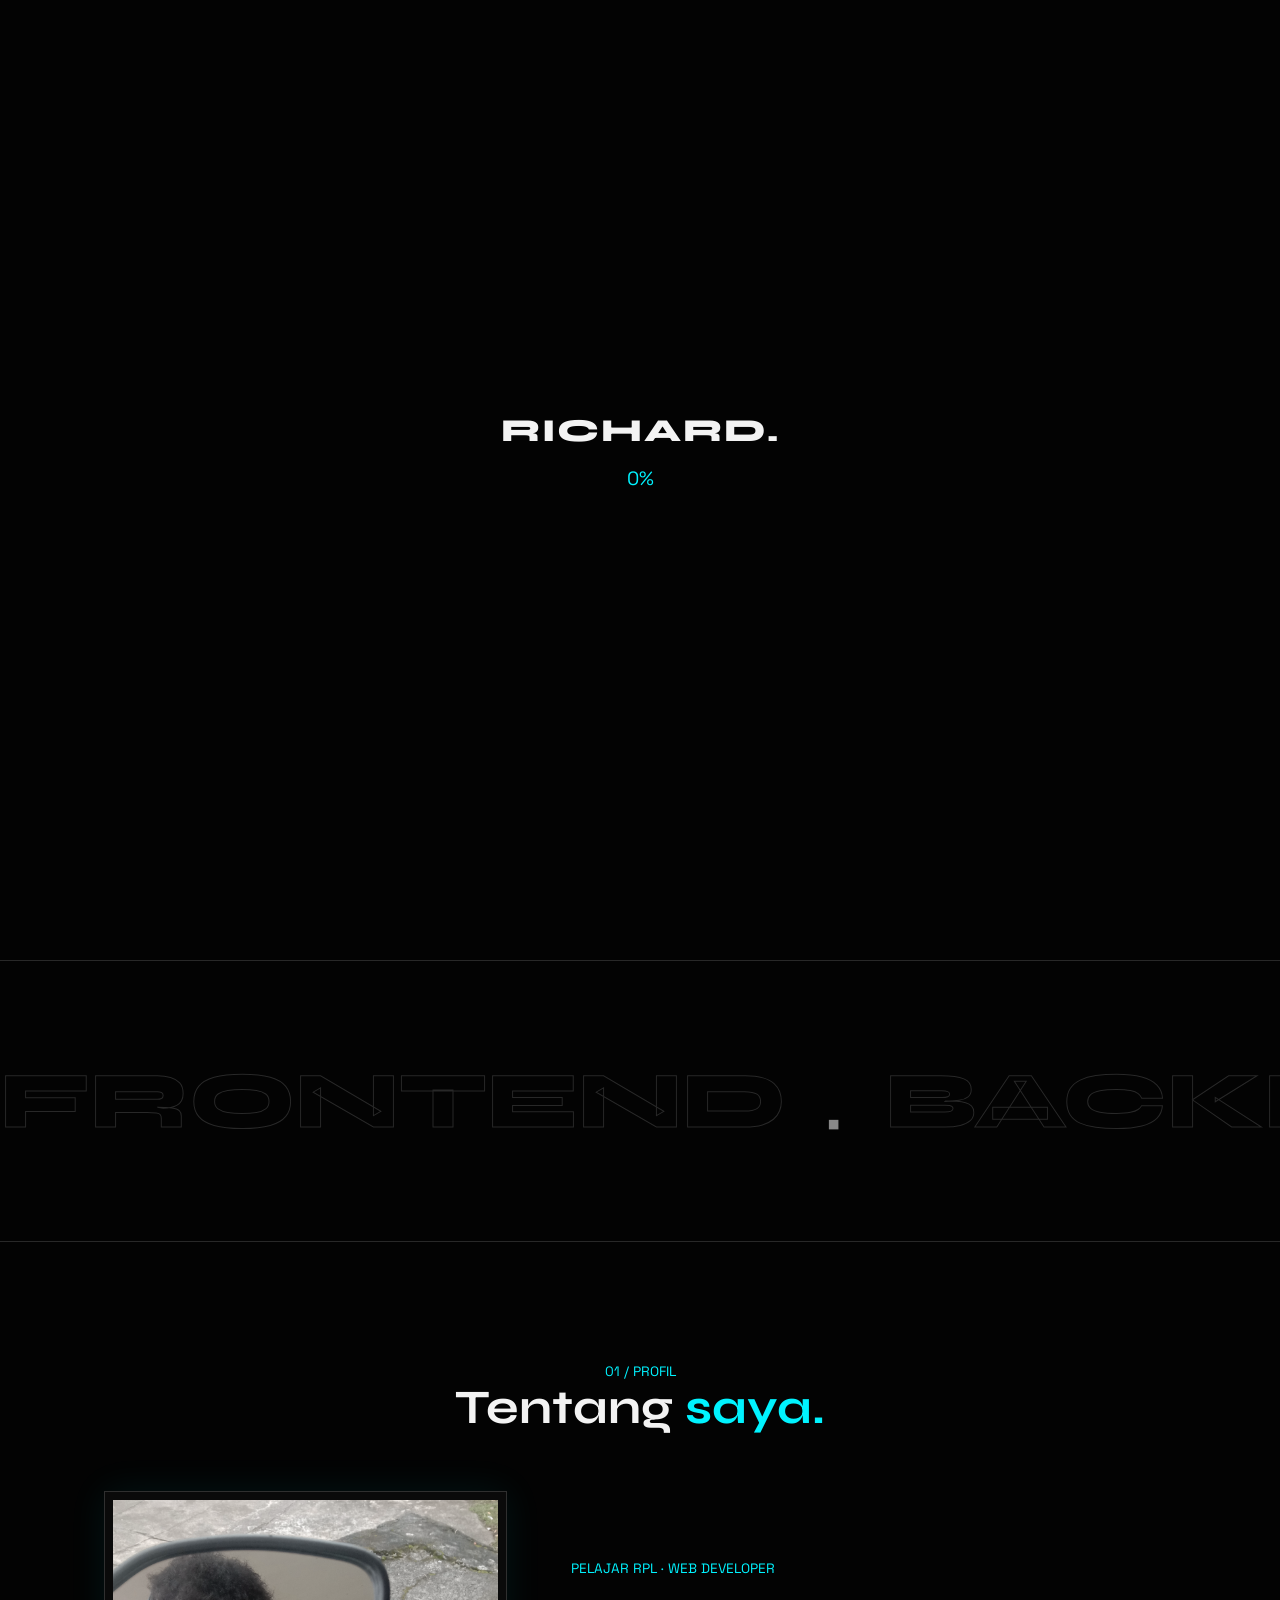
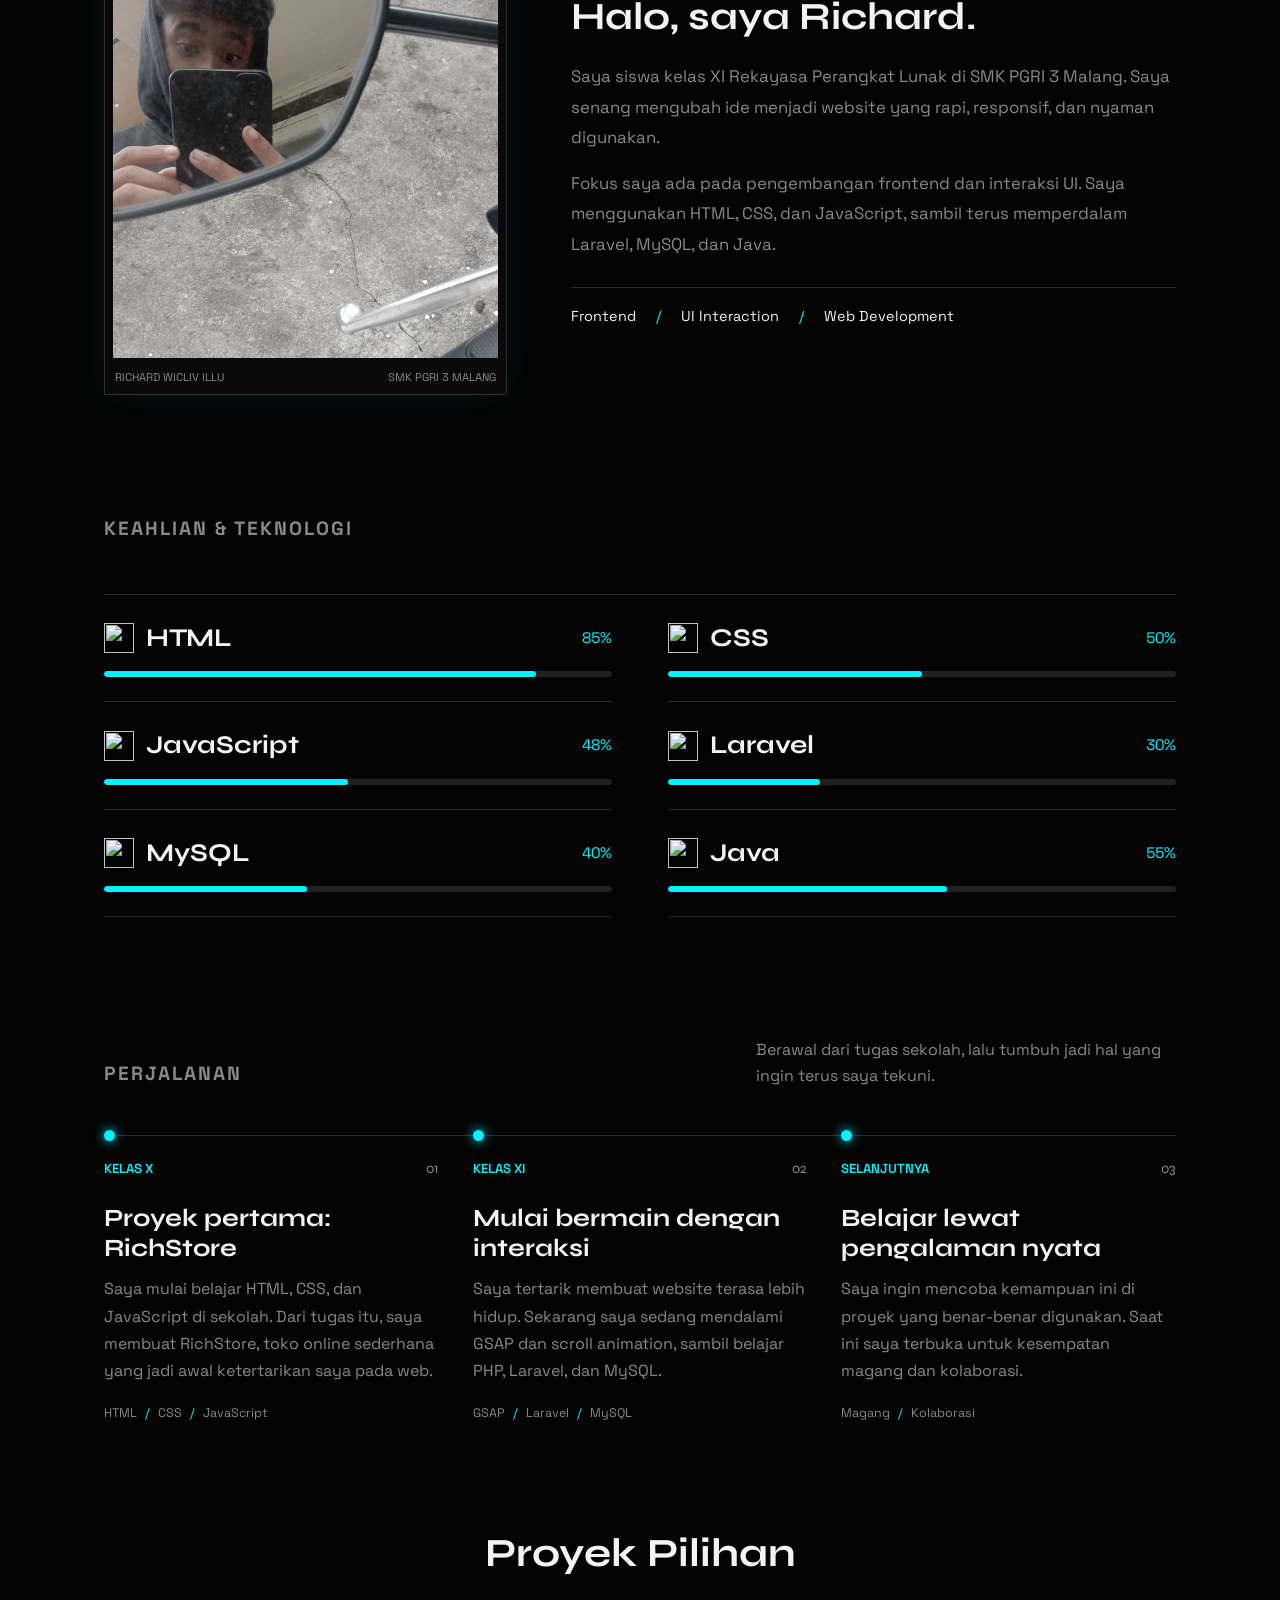
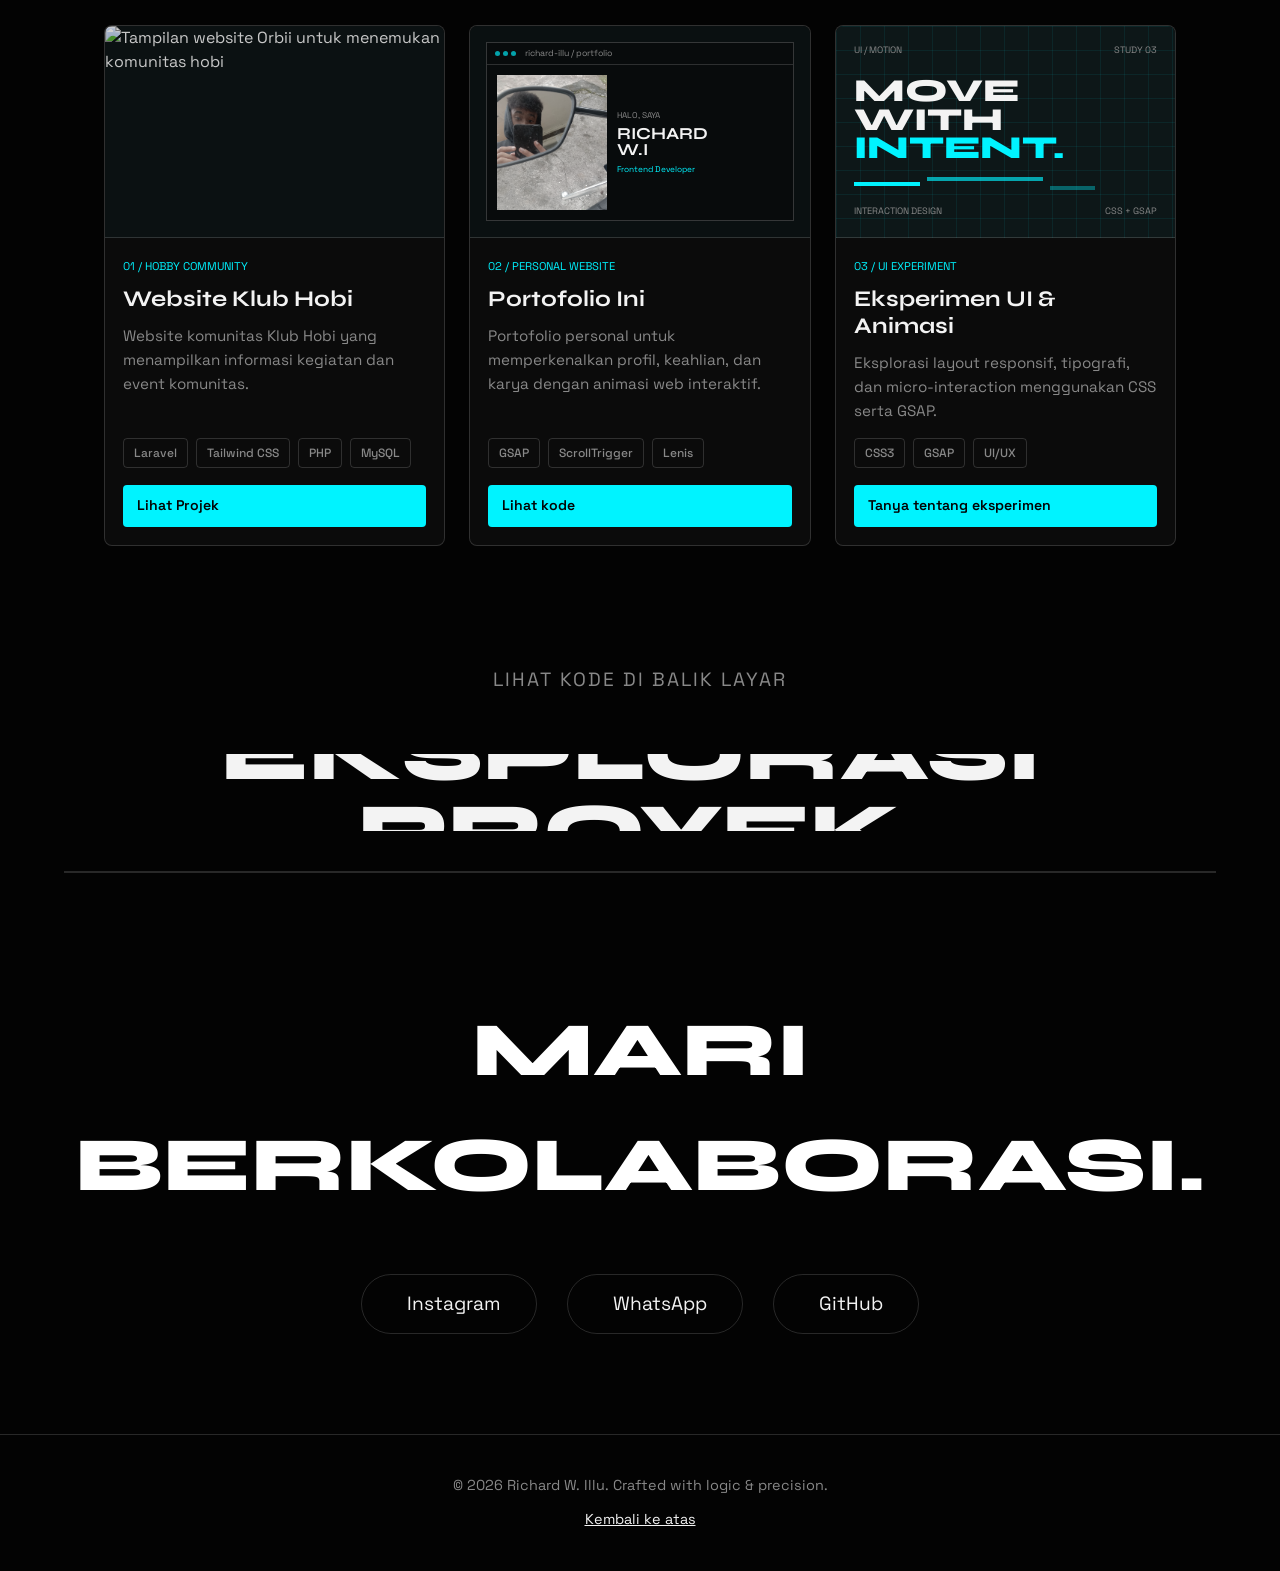
==== assets/index.html @ 7b24cf59 "Add initial portfolio website files including HTML, CSS, JS, and images - Created index.html for the" ====
<!DOCTYPE html>
<html lang="id">
<head>
    <meta charset="UTF-8">
    <meta name="viewport" content="width=device-width, initial-scale=1.0">
    <title>Richard W. Illu | Creative Frontend Developer</title>
    <meta name="description" content="Portofolio Richard Wicliv Illu, siswa RPL SMK PGRI 3 Malang. Frontend developer yang fokus pada web interaktif, animasi, dan UI modern.">
    <meta name="theme-color" content="#030303">
    <meta property="og:title" content="Richard W. Illu | Creative Frontend Developer">
    <meta property="og:description" content="Siswa RPL SMK PGRI 3 Malang. Frontend developer yang fokus pada web interaktif, animasi, dan UI modern.">
    <meta property="og:type" content="website">
    <meta property="og:image" content="img/icatz.jpg">
    <link rel="icon" href="data:image/svg+xml,<svg xmlns=%27http://www.w3.org/2000/svg%27 viewBox=%270 0 100 100%27><text y=%27.9em%27 font-size=%2790%27></text></svg>">
    <noscript><style>.preloader{display:none}.reveal-up,.line{opacity:1!important;transform:none!important}</style></noscript>
    
    <link rel="preconnect" href="https://fonts.googleapis.com">
    <link rel="preconnect" href="https://fonts.gstatic.com" crossorigin>
    <link href="https://fonts.googleapis.com/css2?family=DM+Serif+Display&family=Space+Grotesk:wght@400;500;600&family=Syne:wght@600;700;800&display=swap" rel="stylesheet">
    
    <script src="https://unpkg.com/@phosphor-icons/web"></script>
    <script src="https://cdnjs.cloudflare.com/ajax/libs/gsap/3.12.2/gsap.min.js"></script>
    <script src="https://cdnjs.cloudflare.com/ajax/libs/gsap/3.12.2/ScrollTrigger.min.js"></script>
    <script src="https://cdn.jsdelivr.net/npm/@studio-freight/lenis@1.0.42/dist/lenis.min.js"></script>
    
    <link rel="stylesheet" href="css/style.css">
</head>
<body>
    <a href="#main" class="skip-link">Lewati ke konten</a>
    
    <div class="preloader">
        <div class="loader-content">
            <span class="loader-text">RICHARD.</span>
            <span class="loader-percentage">0%</span>
        </div>
    </div>

    <!-- Scroll Progress Bar -->
    <div class="scroll-progress"></div>

    <!-- Custom Cursor with Text Capability -->
    <div class="cursor"><span class="cursor-text"></span></div>
    
    <div class="noise-overlay"></div>
    <div class="orbs" aria-hidden="true"><i></i><i></i></div>

    <nav class="navbar reveal-on-load">
        <a href="#top" class="logo magnetic">RICHARD.</a>
        <div class="nav-links">
            <a href="#skills">Keahlian</a>
            <a href="#journey">Perjalanan</a>
            <a href="#karya">Karya</a>
            <a href="#kontak">Kontak</a>
        </div>
        <div class="nav-status magnetic">
            <span class="status-dot"></span> Available for Web Projects
        </div>
    </nav>

    <!-- Hero Section -->
    <main id="main"><section class="hero" id="top">
        <div class="hero-wrapper">
            <h1 class="hero-title" aria-label="Halo, saya Richard Wicliv Illu">
                <div class="line-wrap"><div class="line">Halo, saya</div></div>
                <div class="line-wrap"><div class="line hero-name"><span class="typing-text">Richard</span></div></div>
                <div class="line-wrap"><div class="line"><span class="typing-text">Wicliv Illu.</span><span class="typing-caret" aria-hidden="true"></span></div></div>
            </h1>

            <figure class="hero-photo reveal-on-load">
                <img src="img/icatz.jpg" alt="Foto Richard Wicliv Illu">
                <figcaption>RICHARD WICLIV ILLU <span>XI / RPL</span></figcaption>
            </figure>
            
            <div class="hero-bottom reveal-on-load">
                <p class="hero-copy">Siswa kelas XI SMK PGRI 3 Malang, jurusan Rekayasa Perangkat Lunak (RPL). Saya senang membangun website yang modern, responsif, dan nyaman digunakan.</p>
                <div class="hero-cta">
                    <a href="#karya" class="btn btn-primary">Lihat Projek</a>
                    <a href="https://wa.me/6281317977951?text=Halo%20Richard%2C%20saya%20lihat%20portofolio%20kamu." target="_blank" rel="noopener" class="btn btn-ghost">Hubungi saya</a>
                    <a href="cv-richard-wicliv-illu.pdf" class="btn btn-ghost cv-download" download><i class="ph ph-download-simple" aria-hidden="true"></i> Unduh CV</a>
                </div>
            </div>
            
            <div class="scroll-indicator reveal-on-load">
                <div class="mouse"></div>
                <span>Scroll Down</span>
            </div>
        </div>
    </section>

    <div class="marquee-section reveal-up">
        <div class="marquee">
            <div class="marquee-inner">
                <span>FRONTEND</span><span class="dot">•</span>
                <span>BACKEND</span><span class="dot">•</span>
                <span>UI/UX</span><span class="dot">•</span>
                <span>ANIMATION</span><span class="dot">•</span>
                <span>FRONTEND</span><span class="dot">•</span>
                <span>BACKEND</span><span class="dot">•</span>
                <span>UI/UX</span><span class="dot">•</span>
                <span>ANIMATION</span><span class="dot">•</span>
            </div>
        </div>
    </div>

    <section class="about-section reveal-up" id="about">
        <div class="about-heading">
            <p class="about-kicker">01 / PROFIL</p>
            <h2 class="about-title">Tentang <span>saya.</span></h2>
        </div>
        <div class="about-layout">
            <figure class="about-portrait">
                <img src="img/icatz.jpg" alt="Richard Wicliv Illu">
                <figcaption><span>RICHARD WICLIV ILLU</span><span>SMK PGRI 3 MALANG</span></figcaption>
            </figure>
            <div class="about-content">
                <p class="about-eyebrow">PELAJAR RPL · WEB DEVELOPER</p>
                <h3>Halo, saya Richard.</h3>
                <p class="about-copy">Saya siswa kelas XI Rekayasa Perangkat Lunak di SMK PGRI 3 Malang. Saya senang mengubah ide menjadi website yang rapi, responsif, dan nyaman digunakan.</p>
                <p class="about-copy">Fokus saya ada pada pengembangan frontend dan interaksi UI. Saya menggunakan HTML, CSS, dan JavaScript, sambil terus memperdalam Laravel, MySQL, dan Java.</p>
                <div class="about-focus" aria-label="Fokus bidang">
                    <span>Frontend</span>
                    <span>UI Interaction</span>
                    <span>Web Development</span>
                </div>
            </div>
        </div>
    </section>

    <section class="skills-section reveal-up" id="skills">
        <h2 class="section-label">KEAHLIAN & TEKNOLOGI</h2>
        <div class="skills-list">
            <div class="skill-item">
                <div class="skill-meta"><span class="skill-identity"><img class="skill-logo" src="https://cdn.simpleicons.org/html5/E34F26" alt=""><h3 class="skill-name">HTML</h3></span><span class="skill-percent">85%</span></div>
                <div class="skill-meter" role="progressbar" aria-label="HTML" aria-valuemin="0" aria-valuemax="100" aria-valuenow="85"><span style="--skill-level: 85%"></span></div>
            </div>
            <div class="skill-item">
                <div class="skill-meta"><span class="skill-identity"><img class="skill-logo" src="https://cdn.simpleicons.org/css/1572B6" alt=""><h3 class="skill-name">CSS</h3></span><span class="skill-percent">50%</span></div>
                <div class="skill-meter" role="progressbar" aria-label="CSS" aria-valuemin="0" aria-valuemax="100" aria-valuenow="50"><span style="--skill-level: 50%"></span></div>
            </div>
            <div class="skill-item">
                <div class="skill-meta"><span class="skill-identity"><img class="skill-logo" src="https://cdn.simpleicons.org/javascript/F7DF1E" alt=""><h3 class="skill-name">JavaScript</h3></span><span class="skill-percent">48%</span></div>
                <div class="skill-meter" role="progressbar" aria-label="JavaScript" aria-valuemin="0" aria-valuemax="100" aria-valuenow="48"><span style="--skill-level: 48%"></span></div>
            </div>
            <div class="skill-item">
                <div class="skill-meta"><span class="skill-identity"><img class="skill-logo" src="https://cdn.simpleicons.org/laravel/FF2D20" alt=""><h3 class="skill-name">Laravel</h3></span><span class="skill-percent">30%</span></div>
                <div class="skill-meter" role="progressbar" aria-label="Laravel" aria-valuemin="0" aria-valuemax="100" aria-valuenow="60"><span style="--skill-level: 30%"></span></div>
            </div>
            <div class="skill-item">
                <div class="skill-meta"><span class="skill-identity"><img class="skill-logo" src="https://cdn.simpleicons.org/mysql/4479A1" alt=""><h3 class="skill-name">MySQL</h3></span><span class="skill-percent">40%</span></div>
                <div class="skill-meter" role="progressbar" aria-label="MySQL" aria-valuemin="0" aria-valuemax="100" aria-valuenow="65"><span style="--skill-level: 40%"></span></div>
            </div>
            <div class="skill-item">
                <div class="skill-meta"><span class="skill-identity"><img class="skill-logo" src="https://cdn.simpleicons.org/openjdk/ED8B00" alt=""><h3 class="skill-name">Java</h3></span><span class="skill-percent">55%</span></div>
                <div class="skill-meter" role="progressbar" aria-label="Java" aria-valuemin="0" aria-valuemax="100" aria-valuenow="55"><span style="--skill-level: 55%"></span></div>
            </div>
        </div>
    </section>

    <section class="journey-section reveal-up" id="journey">
        <div class="journey-heading">
            <h2 class="section-label">PERJALANAN</h2>
            <p class="journey-intro">Berawal dari tugas sekolah, lalu tumbuh jadi hal yang ingin terus saya tekuni.</p>
        </div>
        <ol class="timeline">
            <li>
                <div class="journey-meta"><span class="t-year">KELAS X</span><span class="journey-index">01</span></div>
                <h3>Proyek pertama: RichStore</h3>
                <p>Saya mulai belajar HTML, CSS, dan JavaScript di sekolah. Dari tugas itu, saya membuat RichStore, toko online sederhana yang jadi awal ketertarikan saya pada web.</p>
                <div class="journey-tags"><span>HTML</span><span>CSS</span><span>JavaScript</span></div>
            </li>
            <li>
                <div class="journey-meta"><span class="t-year">KELAS XI</span><span class="journey-index">02</span></div>
                <h3>Mulai bermain dengan interaksi</h3>
                <p>Saya tertarik membuat website terasa lebih hidup. Sekarang saya sedang mendalami GSAP dan scroll animation, sambil belajar PHP, Laravel, dan MySQL.</p>
                <div class="journey-tags"><span>GSAP</span><span>Laravel</span><span>MySQL</span></div>
            </li>
            <li>
                <div class="journey-meta"><span class="t-year">SELANJUTNYA</span><span class="journey-index">03</span></div>
                <h3>Belajar lewat pengalaman nyata</h3>
                <p>Saya ingin mencoba kemampuan ini di proyek yang benar-benar digunakan. Saat ini saya terbuka untuk kesempatan magang dan kolaborasi.</p>
                <div class="journey-tags"><span>Magang</span><span>Kolaborasi</span></div>
            </li>
        </ol>
    </section>

    <section class="project-section reveal-up" id="karya">
        <h2 class="section-label project-heading">Proyek Pilihan</h2>

        <div class="project-grid">
            <article class="project-card">
                <a href="https://orbii.web.id/" target="_blank" rel="noopener" class="project-media project-image-container" data-cursor-text="DETAIL" aria-label="Lihat website Klub Hobi di Orbii">
                    <img src="https://orbii.web.id/images/cover/hero-img.png" alt="Tampilan website Orbii untuk menemukan komunitas hobi" class="project-img">
                </a>
                <div class="project-info">
                    <p class="project-eyebrow">01 / HOBBY COMMUNITY</p>
                    <h3 class="project-title">Website Klub Hobi</h3>
                    <p class="project-desc">Website komunitas Klub Hobi yang menampilkan informasi kegiatan dan event komunitas.</p>
                    <div class="project-tags"><span>Laravel</span><span>Tailwind CSS</span><span>PHP</span><span>MySQL</span></div>
                    <a class="project-link" href="https://orbii.web.id/" target="_blank" rel="noopener">Lihat Projek <i class="ph ph-arrow-up-right" aria-hidden="true"></i></a>
                </div>
            </article>

            <article class="project-card">
                <div class="project-media portfolio-preview" aria-hidden="true">
                    <div class="portfolio-browser">
                        <div class="portfolio-browser-bar"><span class="browser-dots"><i></i><i></i><i></i></span><span>richard-illu / portfolio</span></div>
                        <div class="portfolio-browser-body">
                            <img src="img/icatz.jpg" alt="">
                            <div class="portfolio-browser-copy"><span>HALO, SAYA</span><strong>RICHARD<br>W.I</strong><em>Frontend Developer</em></div>
                        </div>
                    </div>
                </div>
                <div class="project-info">
                    <p class="project-eyebrow">02 / PERSONAL WEBSITE</p>
                    <h3 class="project-title">Portofolio Ini</h3>
                    <p class="project-desc">Portofolio personal untuk memperkenalkan profil, keahlian, dan karya dengan animasi web interaktif.</p>
                    <div class="project-tags"><span>GSAP</span><span>ScrollTrigger</span><span>Lenis</span></div>
                    <a class="project-link" href="https://github.com/richardillu942-del" target="_blank" rel="noopener">Lihat kode <i class="ph ph-arrow-up-right" aria-hidden="true"></i></a>
                </div>
            </article>

            <article class="project-card">
                <div class="project-media motion-preview" aria-hidden="true">
                    <div class="motion-preview-top"><span>UI / MOTION</span><span>STUDY 03</span></div>
                    <div class="motion-preview-title">MOVE<br>WITH <span>INTENT.</span></div>
                    <div class="motion-preview-bars"><i></i><i></i><i></i></div>
                    <div class="motion-preview-bottom"><span>INTERACTION DESIGN</span><span>CSS + GSAP</span></div>
                </div>
                <div class="project-info">
                    <p class="project-eyebrow">03 / UI EXPERIMENT</p>
                    <h3 class="project-title">Eksperimen UI &amp; Animasi</h3>
                    <p class="project-desc">Eksplorasi layout responsif, tipografi, dan micro-interaction menggunakan CSS serta GSAP.</p>
                    <div class="project-tags"><span>CSS3</span><span>GSAP</span><span>UI/UX</span></div>
                    <a class="project-link" href="#kontak">Tanya tentang eksperimen <i class="ph ph-arrow-up-right" aria-hidden="true"></i></a>
                </div>
            </article>
        </div>
    </section>

    <section id="projects" class="github-cta-section reveal-up">
        <p class="cta-subtitle">Lihat kode di balik layar</p>
        <a href="https://github.com/richardillu942-del" target="_blank" rel="noopener" class="giant-cta">
            <div class="cta-text-wrap">
                <span class="cta-text main-text">EKSPLORASI PROYEK</span>
                <span class="cta-text hover-text">BUKA GITHUB SAYA</span>
            </div>
            <i class="ph ph-arrow-up-right cta-icon"></i>
        </a>
    </section>

    <!-- Contact & Social Media Section -->
    <section class="contact-section reveal-up" id="kontak">
        <h2 class="contact-title">MARI BERKOLABORASI.</h2>
        <div class="social-links">
            <a href="https://instagram.com/richardd_cz" target="_blank" rel="noopener" class="social-btn magnetic">
                <i class="ph ph-instagram-logo"></i> Instagram
            </a>
            <a href="https://wa.me/6281317977951?text=Halo%20Richard%2C%20saya%20lihat%20portofolio%20kamu." target="_blank" rel="noopener" class="social-btn magnetic">
                <i class="ph ph-whatsapp-logo"></i> WhatsApp
            </a>
            <a href="https://github.com/richardillu942-del" target="_blank" rel="noopener" class="social-btn magnetic">
                <i class="ph ph-github-logo"></i> GitHub
            </a>
        </div>
    </section>
    </main>

    <footer>
        <div class="footer-content">
            <p>&copy; 2026 Richard W. Illu. Crafted with logic & precision.</p>
            <a href="#top" class="to-top">Kembali ke atas</a>
        </div>
    </footer>

    <script src="js/script.js"></script>
</body>
</html>
---- assets/css/style.css ----
:root {
    --bg-dark: #030303;
    --text-main: #f3f3f3;
    --text-muted: #888888;
    --border-color: rgba(255, 255, 255, 0.15);
    --accent: #00f3ff;
    --font-heading: 'Syne', sans-serif;
    --font-ui: 'Space Grotesk', sans-serif;
}

* {
    margin: 0;
    padding: 0;
    box-sizing: border-box;
}

body {
    background-color: var(--bg-dark);
    color: var(--text-main);
    font-family: var(--font-ui);
    overflow-x: hidden;
    line-height: 1.5;
}

@media (hover: hover) and (pointer: fine) {
    body {
        cursor: none;
    }
}

html.lenis {
    height: auto;
}

.lenis.lenis-smooth {
    scroll-behavior: auto;
}



.preloader {
    position: fixed;
    top: 0;
    left: 0;
    width: 100vw;
    height: 100vh;
    background: var(--bg-dark);
    z-index: 99999;
    display: flex;
    justify-content: center;
    align-items: center;
}

.loader-content {
    display: flex;
    flex-direction: column;
    align-items: center;
    gap: 10px;
}

.loader-text {
    font-family: var(--font-heading);
    font-size: 2rem;
    font-weight: 800;
    letter-spacing: 2px;
}

.loader-percentage {
    font-family: var(--font-ui);
    font-size: 1.2rem;
    color: var(--accent);
}


.scroll-progress {
    position: fixed;
    top: 0;
    left: 0;
    width: 0%;
    height: 3px;
    background: linear-gradient(90deg, transparent, var(--accent));
    z-index: 9999;
}


.noise-overlay {
    position: fixed;
    top: 0;
    left: 0;
    width: 100vw;
    height: 100vh;
    pointer-events: none;
    z-index: 9998;
    opacity: 0.04;
    background-image: url("data:image/svg+xml,%3Csvg viewBox='0 0 200 200' xmlns='http://www.w3.org/2000/svg'%3E%3Cfilter id='noiseFilter'%3E%3CfeTurbulence type='fractalNoise' baseFrequency='0.85' numOctaves='3' stitchTiles='stitch'/%3E%3C/filter%3E%3Crect width='100%25' height='100%25'/%3E%3C/svg%3E");
}

.cursor {
    position: fixed;
    top: 0;
    left: 0;
    width: 16px;
    height: 16px;
    background-color: white;
    border-radius: 50%;
    pointer-events: none;
    z-index: 9999;
    mix-blend-mode: difference;
    transform: translate(-50%, -50%);
    transition:
        width 0.4s cubic-bezier(0.16, 1, 0.3, 1),
        height 0.4s cubic-bezier(0.16, 1, 0.3, 1),
        background-color 0.4s;
    display: flex;
    justify-content: center;
    align-items: center;
}

.cursor.hover-active {
    width: 80px;
    height: 80px;
    background-color: rgba(255, 255, 255, 1);
}

.cursor.view-active {
    width: 100px;
    height: 100px;
    background-color: var(--accent);
    mix-blend-mode: normal;
    border: none;
}

.cursor-text {
    font-family: var(--font-ui);
    font-size: 0.85rem;
    font-weight: 800;
    color: var(--bg-dark);
    letter-spacing: 2px;
    opacity: 0;
    transition: opacity 0.3s;
    position: absolute;
}

.cursor.view-active .cursor-text {
    opacity: 1;
}

.navbar {
    position: fixed;
    top: 0;
    width: 100%;
    display: flex;
    justify-content: space-between;
    align-items: center;
    padding: 30px 5%;
    z-index: 100;
    mix-blend-mode: difference;
}

.logo {
    font-family: var(--font-heading);
    font-size: 1.5rem;
    font-weight: 800;
    text-decoration: none;
    color: white;
    display: inline-block;
}

.magnetic {
    display: inline-block;
    padding: 10px;
}

.nav-status {
    display: flex;
    align-items: center;
    gap: 10px;
    font-size: 0.85rem;
    padding: 8px 16px;
    border: 1px solid var(--border-color);
    border-radius: 50px;
}

.status-dot {
    width: 8px;
    height: 8px;
    background-color: #10b981;
    border-radius: 50%;
    box-shadow: 0 0 10px #10b981;
    animation: blink 2s infinite;
}

@keyframes blink {
    0%, 100% { opacity: 1; }
    50% { opacity: 0.4; }
}


.hero {
    min-height: 100vh;
    display: flex;
    justify-content: center;
    padding: 110px 8% 84px;
    position: relative;
    overflow: hidden;
    isolation: isolate;
    background: var(--bg-dark);
    color: var(--text-main);
}

.hero::before {
    position: absolute;
    z-index: 0;
    top: -0.34em;
    right: -0.12em;
    color: transparent;
    content: "PORTFOLIO\A PORTFOLIO\A PORTFOLIO";
    white-space: pre;
    font-family: var(--font-heading);
    font-size: 10rem;
    line-height: 1.48;
    -webkit-text-stroke: 1px rgba(0, 243, 255, 0.12);
    pointer-events: none;
}

.hero-wrapper {
    width: 100%;
    max-width: 1200px;
    min-height: calc(100vh - 194px);
    margin: 0 auto;
    position: relative;
    z-index: 1;
    display: grid;
    grid-template-columns: minmax(0, 1fr) minmax(280px, 0.7fr);
    grid-template-areas: "title photo" "intro photo" "indicator photo";
    align-items: center;
    gap: 0 5vw;
}

.line-wrap { overflow: hidden; }
.typing-caret {
    display: inline-block;
    width: 0.08em;
    height: 0.82em;
    margin-left: 0.08em;
    vertical-align: -0.04em;
    background: var(--accent);
    animation: typing-caret-blink 0.8s steps(2, start) infinite;
}

@keyframes typing-caret-blink {
    to { visibility: hidden; }
}

.hero-title {
    grid-area: title;
    margin-bottom: 28px;
    font-family: 'DM Serif Display', Georgia, serif;
    font-size: 5.5rem;
    font-weight: 400;
    line-height: 0.91;
    letter-spacing: 0;
}

.hero-title .line { display: block; }
.hero-name { color: var(--accent); }

.hero .typing-caret {
    width: 0.045em;
    margin-left: 0.08em;
    border-radius: 2px;
}

.hero-photo {
    grid-area: photo;
    justify-self: end;
    width: clamp(280px, 30vw, 380px);
    height: clamp(350px, 38vw, 460px);
    margin: 0 2vw 0 0;
    padding: 7px;
    border: 1px solid rgba(0, 243, 255, 0.32);
    border-radius: 10px;
    box-shadow: 0 0 36px rgba(0, 243, 255, 0.12);
}

.hero-photo img {
    display: block;
    width: 100%;
    height: calc(100% - 28px);
    object-fit: cover;
    object-position: center 25%;
    border-radius: 6px;
    filter: grayscale(55%);
    transition: filter 0.45s ease;
}

.hero-photo:hover img { filter: grayscale(0); }
.hero-photo figcaption { display: flex; justify-content: space-between; gap: 8px; padding: 8px 2px 0; color: var(--text-muted); font-size: 0.65rem; }

.text-gradient {
    background: linear-gradient(90deg, var(--text-main) 0%, var(--accent) 100%);
    background-clip: text;
    -webkit-background-clip: text;
    -webkit-text-fill-color: transparent;
}

.hero-bottom {
    max-width: 600px;
    color: rgba(244, 244, 238, 0.78);
    font-size: 1.05rem;
    line-height: 1.7;
}

.hero-copy { max-width: 55ch; }

.scroll-indicator {
    position: absolute;
    right: 8%;
    bottom: 32px;
    display: flex;
    align-items: center;
    gap: 10px;
    font-size: 0.9rem;
    color: rgba(244, 244, 238, 0.55);
    opacity: 0.8;
}

.hero .mouse { border-color: rgba(244, 244, 238, 0.55); }

.mouse {
    width: 20px;
    height: 30px;
    border: 2px solid var(--text-muted);
    border-radius: 15px;
    position: relative;
}

.mouse::before {
    content: '';
    position: absolute;
    top: 5px;
    left: 50%;
    transform: translateX(-50%);
    width: 4px;
    height: 4px;
    background: var(--accent);
    border-radius: 50%;
    animation: scrollDown 1.5s infinite;
}

@keyframes scrollDown {
    0% { opacity: 1; top: 5px; }
    100% { opacity: 0; top: 20px; }
}


.marquee-section {
    padding: 80px 0;
    border-top: 1px solid var(--border-color);
    border-bottom: 1px solid var(--border-color);
    margin-top: 60px;
}

.marquee {
    width: 100vw;
    overflow: hidden;
    white-space: nowrap;
}

.marquee-inner {
    display: inline-block;
    animation: marquee-scroll 18s linear infinite;
    will-change: transform;
}

.marquee-inner span {
    font-family: var(--font-heading);
    font-size: 5rem;
    font-weight: 800;
    color: transparent;
    -webkit-text-stroke: 1px var(--border-color);
    transition: 0.3s;
}

.marquee-inner .dot {
    -webkit-text-stroke: 0;
    color: var(--text-muted);
    margin: 0 40px;
    font-size: 2rem;
    vertical-align: middle;
}

.marquee-inner span:hover {
    color: var(--accent);
    -webkit-text-stroke: 1px var(--accent);
    text-shadow: 0 0 20px rgba(0, 243, 255, 0.4);
}

.marquee:hover .marquee-inner { animation-play-state: paused; }

@keyframes marquee-scroll {
    0% { transform: translateX(0); }
    100% { transform: translateX(-50%); }
}


.skills-section {
    padding: 120px 5% 0;
    max-width: 1200px;
    margin: 0 auto;
}

.section-label {
    font-family: var(--font-ui);
    color: var(--text-muted);
    font-size: 1.2rem;
    margin-bottom: 50px;
    text-transform: uppercase;
    letter-spacing: 2px;
}

.skills-list {
    display: grid;
    grid-template-columns: repeat(2, minmax(0, 1fr));
    column-gap: 56px;
    border-top: 1px solid var(--border-color);
}

.skill-item {
    display: grid;
    grid-template-columns: minmax(0, 1fr);
    gap: 14px;
    padding: 24px 0;
    border-bottom: 1px solid var(--border-color);
    transition: padding-left 0.4s ease;
}

.skill-item:hover { padding-left: 30px; }

.skill-meta {
    display: flex;
    justify-content: space-between;
    align-items: center;
    gap: 16px;
}

.skill-identity {
    display: flex;
    align-items: center;
    gap: 12px;
    min-width: 0;
}

.skill-logo {
    display: block;
    width: 30px;
    height: 30px;
    flex: 0 0 30px;
    object-fit: contain;
}

.skill-name {
    font-family: var(--font-heading);
    font-size: 1.6rem;
    font-weight: 700;
    transition: color 0.4s;
}

.skill-item:hover .skill-name { color: var(--accent); }

.skill-percent {
    font-size: 0.95rem;
    font-variant-numeric: tabular-nums;
    color: var(--accent);
}

.skill-meter {
    height: 6px;
    overflow: hidden;
    background: rgba(255, 255, 255, 0.12);
    border-radius: 3px;
}

.skill-meter span {
    display: block;
    width: var(--skill-level);
    height: 100%;
    background: var(--accent);
    border-radius: inherit;
}

.project-section {
    padding: 100px 5% 0;
    max-width: 1200px;
    margin: 0 auto;
}

.project-heading {
    margin-bottom: 42px;
    color: var(--text-main);
    font-family: var(--font-heading);
    font-size: 2.5rem;
    text-align: center;
    letter-spacing: 0;
    text-transform: none;
}

.project-grid {
    display: grid;
    grid-template-columns: repeat(3, minmax(0, 1fr));
    gap: 24px;
    align-items: stretch;
}

.project-card {
    display: flex;
    flex-direction: column;
    min-width: 0;
    overflow: hidden;
    border: 1px solid var(--border-color);
    border-radius: 8px;
    background: rgba(255, 255, 255, 0.035);
    transition: transform 0.35s ease, border-color 0.35s ease, background 0.35s ease;
}

.project-card:hover {
    transform: translateY(-6px);
    border-color: rgba(0, 243, 255, 0.55);
    background: rgba(255, 255, 255, 0.055);
}

.project-media {
    width: 100%;
    aspect-ratio: 16 / 10;
    overflow: hidden;
    position: relative;
    display: block;
    flex: 0 0 auto;
    text-decoration: none;
    border-bottom: 1px solid var(--border-color);
    background: #0b1112;
}

.project-image-container { color: inherit; }

.project-img {
    position: absolute;
    inset: 0;
    width: 100%;
    height: 100%;
    object-fit: cover;
    filter: brightness(0.82);
    transition: transform 0.5s ease, filter 0.5s ease;
}

.project-image-container:hover .project-img { transform: scale(1.04); filter: brightness(1); }

.portfolio-preview {
    display: grid;
    place-items: center;
    padding: 16px;
    background: #0a1011;
}

.portfolio-browser {
    display: flex;
    flex-direction: column;
    width: 100%;
    height: 100%;
    overflow: hidden;
    border: 1px solid rgba(255, 255, 255, 0.18);
    background: #080b0c;
}

.portfolio-browser-bar {
    display: flex;
    align-items: center;
    gap: 9px;
    min-height: 22px;
    padding: 0 8px;
    border-bottom: 1px solid var(--border-color);
    color: var(--text-muted);
    font-size: 0.55rem;
}

.browser-dots { display: flex; gap: 3px; }
.browser-dots i { width: 5px; height: 5px; border-radius: 50%; background: var(--accent); opacity: 0.65; }
.portfolio-browser-body { display: grid; grid-template-columns: 0.8fr 1.2fr; align-items: center; gap: 10px; flex: 1; min-height: 0; padding: 10px; }
.portfolio-browser-body img { width: 100%; height: 100%; min-height: 0; object-fit: cover; object-position: center 25%; filter: grayscale(40%); }
.portfolio-browser-copy span,
.portfolio-browser-copy em { display: block; color: var(--text-muted); font-size: 0.52rem; font-style: normal; }
.portfolio-browser-copy strong { display: block; margin: 5px 0; color: var(--text-main); font-family: var(--font-heading); font-size: 1.05rem; line-height: 0.95; }
.portfolio-browser-copy em { color: var(--accent); }

.motion-preview {
    display: flex;
    flex-direction: column;
    justify-content: space-between;
    padding: 18px;
    background-color: #0d1718;
    background-image: linear-gradient(rgba(0, 243, 255, 0.07) 1px, transparent 1px), linear-gradient(90deg, rgba(0, 243, 255, 0.07) 1px, transparent 1px);
    background-size: 24px 24px;
}

.motion-preview-top,
.motion-preview-bottom { display: flex; justify-content: space-between; gap: 8px; color: var(--text-muted); font-size: 0.58rem; }
.motion-preview-title { color: var(--text-main); font-family: var(--font-heading); font-size: 2rem; font-weight: 800; line-height: 0.9; }
.motion-preview-title span { color: var(--accent); }
.motion-preview-bars { display: flex; align-items: center; gap: 7px; }
.motion-preview-bars i { display: block; width: 22%; height: 4px; background: var(--accent); }
.motion-preview-bars i:nth-child(2) { width: 38%; opacity: 0.65; transform: translateY(-5px); }
.motion-preview-bars i:nth-child(3) { width: 15%; opacity: 0.35; transform: translateY(4px); }

.project-info {
    display: flex;
    flex: 1;
    flex-direction: column;
    align-items: flex-start;
    gap: 11px;
    padding: 20px 18px 18px;
}

.project-eyebrow {
    margin: 0;
    color: var(--accent);
    font-size: 0.7rem;
    text-transform: uppercase;
}

.project-title {
    font-family: var(--font-heading);
    font-size: 1.4rem;
    font-weight: 700;
    line-height: 1.2;
}

.project-desc {
    color: var(--text-muted);
    flex: 1;
    font-size: 0.95rem;
    line-height: 1.6;
}

.project-tags {
    display: flex;
    gap: 8px;
    flex-wrap: wrap;
    margin-top: 4px;
}

.project-tags span {
    padding: 5px 10px;
    border: 1px solid var(--border-color);
    border-radius: 4px;
    color: var(--text-muted);
    font-size: 0.75rem;
    font-weight: 500;
}

.project-link {
    display: flex;
    align-items: center;
    justify-content: space-between;
    width: 100%;
    min-height: 40px;
    margin-top: 6px;
    padding: 10px 14px;
    border-radius: 4px;
    background: var(--accent);
    color: var(--bg-dark);
    font-size: 0.88rem;
    font-weight: 600;
    text-decoration: none;
    transition: transform 0.25s ease, background 0.25s ease;
}

.project-link:hover { transform: translateY(-2px); background: var(--text-main); }
.project-link i { font-size: 1.1rem; }

.github-cta-section {
    padding: 120px 5% 60px;
    display: flex;
    flex-direction: column;
    align-items: center;
    justify-content: center;
    text-align: center;
}

.cta-subtitle {
    font-family: var(--font-ui);
    color: var(--text-muted);
    font-size: 1.2rem;
    margin-bottom: 20px;
    text-transform: uppercase;
    letter-spacing: 2px;
}

.giant-cta {
    display: flex;
    align-items: center;
    justify-content: center;
    gap: 20px;
    text-decoration: none;
    color: var(--text-main);
    width: 100%;
    border-bottom: 2px solid var(--border-color);
    padding: 40px 0;
    transition: border-color 0.4s;
    overflow: hidden;
}

.cta-text-wrap {
    position: relative;
    height: clamp(3rem, 6vw, 6rem);
    overflow: hidden;
    display: flex;
    align-items: center;
}

.cta-text {
    font-family: var(--font-heading);
    font-size: clamp(3rem, 6vw, 6rem);
    font-weight: 800;
    line-height: 1;
    transition: transform 0.6s cubic-bezier(0.16, 1, 0.3, 1);
}

.hover-text {
    position: absolute;
    left: 0;
    top: 100%;
    color: var(--accent);
}
.giant-cta:hover { border-color: var(--accent); }
.giant-cta:hover .main-text,
.giant-cta:hover .hover-text { transform: translateY(-100%); }
.cta-icon {
    font-size: clamp(3rem, 6vw, 6rem);
    transition: transform 0.6s cubic-bezier(0.16, 1, 0.3, 1), color 0.4s;
}
.giant-cta:hover .cta-icon { transform: rotate(45deg); color: var(--accent); }


.contact-section {
    padding: 60px 5% 100px;
    text-align: center;
    display: flex;
    flex-direction: column;
    align-items: center;
}

.contact-title {
    font-family: var(--font-heading);
    font-size: clamp(3rem, 6vw, 5rem);
    margin-bottom: 50px;
    font-weight: 800;
    color: white;
}

.social-links {
    display: flex;
    gap: 30px;
    justify-content: center;
    flex-wrap: wrap;
}

.social-btn {
    display: flex;
    align-items: center;
    gap: 10px;
    padding: 15px 35px;
    border: 1px solid var(--border-color);
    border-radius: 50px;
    text-decoration: none;
    color: var(--text-main);
    font-size: 1.2rem;
    transition: all 0.4s ease;
    background: transparent;
}

.social-btn i { font-size: 1.5rem; }

.social-btn:hover {
    background: var(--text-main);
    color: var(--bg-dark);
    transform: translateY(-5px);
    border-color: var(--text-main);
}

footer {
    padding: 40px 5%;
    text-align: center;
    border-top: 1px solid var(--border-color);
    font-size: 0.9rem;
    color: var(--text-muted);
}

@media (max-width: 900px) {
    .hero-wrapper {
        max-width: 760px;
    }

    .hero-title { font-size: 4.75rem; }
    .hero::before { font-size: 8rem; }
    .hero-wrapper { grid-template-columns: minmax(0, 1fr) minmax(260px, 0.68fr); gap: 0 3vw; }
    .hero-photo { width: clamp(260px, 30vw, 320px); height: clamp(330px, 38vw, 400px); margin-right: 0; }

    .project-grid { grid-template-columns: repeat(2, minmax(0, 1fr)); }
}

@media (max-width: 768px) {
    .skills-list { grid-template-columns: minmax(0, 1fr); }
    .hero { min-height: 100svh; padding: 120px 7% 100px; }
        .hero-wrapper { min-height: calc(100svh - 220px); grid-template-columns: minmax(0, 1fr); grid-template-areas: "photo" "title" "intro" "indicator"; justify-items: center; gap: 0; text-align: center; }
        .hero-photo { justify-self: center; width: clamp(210px, 35vw, 270px); height: clamp(260px, 43vw, 330px); margin: 0 auto 26px; }
    .hero-title { font-size: 3.8rem; }
        .hero-bottom { max-width: 680px; font-size: 1rem; }
        .hero-copy { font-size: 1rem; }
        .hero-cta { justify-content: center; }
        .hero::before { top: 0; right: -1.8em; font-size: 6rem; }
        .scroll-indicator { position: static; grid-area: indicator; justify-self: center; margin-top: 26px; }
    .contact-title { max-width: 100%; font-size: clamp(1.2rem, 5.5vw, 1.5rem); line-height: 1.25; }
    .nav-status { display: none; }
    .giant-cta { flex-direction: column; gap: 10px; }
    .cta-text-wrap { height: clamp(1.5rem, 7vw, 2.5rem); }
    .cta-text { font-size: clamp(1.1rem, 6.5vw, 2.25rem); }
    .cta-icon { font-size: 2rem; }
    .cursor, .noise-overlay { display: none; }
    .nav-status { font-size: 0.7rem; padding: 6px 12px; }
}

@media (max-width: 640px) {
    .project-grid { grid-template-columns: minmax(0, 1fr); }
    .project-heading { font-size: 2rem; }
    .hero { padding-right: 6%; padding-left: 6%; }
    .hero-title { font-size: 3.1rem; }
    .hero .btn { padding: 13px 18px; font-size: 0.92rem; }
    .hero::before { right: -2.4em; font-size: 5rem; }
}

/* ===== Tambahan ===== */
:focus-visible { outline: 2px solid var(--accent); outline-offset: 4px; }
html { scroll-behavior: smooth; scroll-padding-top: 90px; }
.skip-link { position: fixed; top: -60px; left: 16px; z-index: 100000; background: var(--accent); color: #000; padding: 10px 16px; border-radius: 8px; text-decoration: none; }
.skip-link:focus { top: 16px; }
.nav-links { display: flex; gap: 32px; font-size: 0.95rem; }
.nav-links a { color: white; text-decoration: none; position: relative; }
.nav-links a::after { content: ''; position: absolute; left: 0; bottom: -4px; width: 0; height: 1px; background: white; transition: width 0.3s; }
.nav-links a:hover::after { width: 100%; }
.hero-cta { display: flex; gap: 16px; flex-wrap: wrap; margin-top: 28px; }
.btn { display: inline-block; padding: 14px 30px; border-radius: 50px; font-size: 1rem; font-weight: 500; text-decoration: none; transition: transform 0.3s, background 0.3s, color 0.3s; }
.btn:hover { transform: translateY(-3px); }
.btn-primary { background: var(--accent); color: #000; }
.btn-primary:hover { background: var(--text-main); }
.btn-ghost { border: 1px solid var(--border-color); color: var(--text-main); }
.btn-ghost:hover { border-color: var(--accent); color: var(--accent); }
.hero .btn { border-radius: 8px; }
.hero .btn-primary { background: var(--accent); color: var(--bg-dark); }
.hero .btn-primary:hover { background: var(--text-main); }
.hero .btn-ghost { border-color: var(--border-color); color: var(--text-main); }
.hero .btn-ghost:hover { border-color: var(--accent); color: var(--accent); }
.cv-download { display: inline-flex; align-items: center; gap: 8px; }
.about-section { padding: 120px 5% 0; max-width: 1200px; margin: 0 auto; }
.about-heading { text-align: center; margin-bottom: 56px; }
.about-kicker,
.about-eyebrow { color: var(--accent); font-size: 0.85rem; text-transform: uppercase; }
.about-title { font-family: var(--font-heading); font-size: 3rem; line-height: 1.1; }
.about-title span { color: var(--accent); }
.about-layout { display: grid; grid-template-columns: minmax(260px, 0.8fr) minmax(0, 1.2fr); align-items: center; gap: 64px; }
.about-portrait { display: grid; grid-template-rows: minmax(0, 1fr) auto; width: 100%; max-width: 410px; aspect-ratio: 4 / 5; margin: 0 auto; padding: 8px; border: 1px solid var(--border-color); background: rgba(255, 255, 255, 0.03); box-shadow: 0 0 36px rgba(0, 243, 255, 0.08); }
.about-portrait img { display: block; width: 100%; height: 100%; min-height: 0; object-fit: cover; object-position: center 25%; filter: grayscale(35%); transition: filter 0.5s ease; }
.about-portrait:hover img { filter: grayscale(0); }
.about-portrait figcaption { display: flex; justify-content: space-between; gap: 8px; padding: 11px 2px 0; color: var(--text-muted); font-size: 0.7rem; }
.about-content { max-width: 650px; }
.about-eyebrow { margin-bottom: 16px; }
.about-content h3 { margin-bottom: 22px; font-family: var(--font-heading); font-size: 2.4rem; line-height: 1.15; }
.about-copy { margin-bottom: 16px; color: var(--text-muted); font-size: 1.05rem; line-height: 1.8; }
.about-focus { display: flex; flex-wrap: wrap; gap: 10px 20px; margin-top: 28px; padding-top: 18px; border-top: 1px solid var(--border-color); color: var(--text-main); font-size: 0.9rem; }
.about-focus span + span::before { content: "/"; margin-right: 20px; color: var(--accent); }
@media (max-width: 768px) {
    .about-section { padding-top: 96px; }
    .about-heading { margin-bottom: 36px; }
    .about-title { font-size: 2.4rem; }
    .about-layout { grid-template-columns: minmax(0, 1fr); gap: 34px; }
    .about-portrait { max-width: 340px; }
    .about-content h3 { font-size: 2rem; }
    .about-copy { font-size: 1rem; }
}
.journey-section { padding: 120px 5% 0; max-width: 1200px; margin: 0 auto; }
.journey-heading { display: flex; align-items: end; justify-content: space-between; gap: 32px; margin-bottom: 42px; }
.journey-heading .section-label { margin-bottom: 0; }
.journey-intro { max-width: 42ch; color: var(--text-muted); font-size: 1rem; line-height: 1.6; }
.timeline { position: relative; display: grid; grid-template-columns: repeat(3, minmax(0, 1fr)); gap: 34px; list-style: none; margin: 0; padding: 28px 0 0; }
.timeline::before { position: absolute; top: 5px; left: 0; right: 0; height: 1px; background: var(--border-color); content: ""; }
.timeline li { position: relative; min-width: 0; padding: 0; }
.timeline li::before { position: absolute; top: -28px; left: 0; width: 11px; height: 11px; border-radius: 50%; background: var(--accent); box-shadow: 0 0 12px var(--accent); content: ""; }
.journey-meta { display: flex; align-items: center; justify-content: space-between; gap: 12px; margin-bottom: 24px; }
.t-year { color: var(--accent); font-size: 0.82rem; font-weight: 600; }
.journey-index { color: var(--text-muted); font-family: var(--font-heading); font-size: 0.9rem; }
.timeline h3 { max-width: 18ch; margin-bottom: 12px; font-family: var(--font-heading); font-size: 1.55rem; line-height: 1.2; }
.timeline p { max-width: 38ch; color: var(--text-muted); line-height: 1.7; }
.journey-tags { display: flex; flex-wrap: wrap; gap: 8px; margin-top: 20px; }
.journey-tags span { color: var(--text-muted); font-size: 0.78rem; }
.journey-tags span + span::before { margin-right: 8px; color: var(--accent); content: "/"; }
@media (max-width: 900px) {
    .journey-heading { display: block; }
    .journey-heading .section-label { margin-bottom: 14px; }
    .timeline { grid-template-columns: minmax(0, 1fr); gap: 0; margin-left: 5px; padding: 0 0 0 28px; }
    .timeline::before { top: 0; right: auto; bottom: 0; left: 0; width: 1px; height: auto; }
    .timeline li { padding: 0 0 34px; }
    .timeline li::before { top: 4px; left: -33px; }
    .journey-meta { margin-bottom: 12px; }
    .timeline h3 { max-width: none; }
    .timeline p { max-width: 60ch; }
}
.to-top { display: inline-block; margin-top: 12px; color: var(--text-main); }
.to-top:hover { color: var(--accent); }
@media (max-width: 900px) {
    .nav-links { display: none; }
    .marquee-inner span { font-size: 3rem; }
}
@media (prefers-reduced-motion: reduce) {
    *, *::before, *::after { animation-duration: 0.01ms !important; animation-iteration-count: 1 !important; transition-duration: 0.01ms !important; }
    .typing-caret { animation: none; }
    .marquee-inner { animation: marquee-scroll 18s linear infinite !important; }
}

/* ===== Efek tambahan ===== */
.orbs { position: fixed; inset: 0; z-index: -1; pointer-events: none; overflow: hidden; }
.orbs i { position: absolute; width: 45vw; height: 45vw; border-radius: 50%; filter: blur(110px); opacity: 0.18; animation: float 18s ease-in-out infinite alternate; }
.orbs i:nth-child(1) { background: var(--accent); top: -15%; right: -10%; }
.orbs i:nth-child(2) { background: #7c3aed; bottom: -20%; left: -15%; animation-delay: -9s; }
@keyframes float { to { transform: translate(6vw, 8vh) scale(1.15); } }
.text-gradient { background-size: 200% 100%; animation: shimmer 6s ease-in-out infinite alternate; }
@keyframes shimmer { to { background-position: 100% 0; } }
.project-image-container { transition: border-color 0.4s, box-shadow 0.4s; }
.project-image-container:hover { border-color: var(--accent); box-shadow: 0 0 70px rgba(0, 243, 255, 0.15); }
/* ===== Tampilan tanpa mouse (sentuh & keyboard) ===== */
.cursor { opacity: 0; }
.cursor.is-visible { opacity: 1; }

/* Perangkat sentuh: tampilkan keadaan "hover" secara permanen */
@media (hover: none) {
    .profile-img { filter: none; }
    .profile-glow { opacity: 0.6; }
    .project-img { filter: brightness(1); }
    .giant-cta { border-color: var(--accent); }
    .giant-cta .main-text { color: var(--accent); }
    .giant-cta .hover-text { display: none; }
    .cta-icon { color: var(--accent); transform: rotate(45deg); }
    .btn:active, .social-btn:active { transform: scale(0.96); }
    .skill-item:active .skill-name { color: var(--accent); }
    .cursor { display: none; }
}

/* Keyboard: fokus tampil sama seperti hover */
.project-image-container:focus-visible .project-img { filter: brightness(1); }
.project-image-container:focus-visible { border-color: var(--accent); }
.giant-cta:focus-visible { border-color: var(--accent); }
.giant-cta:focus-visible .main-text, .giant-cta:focus-visible .hover-text { transform: translateY(-100%); }
.giant-cta:focus-visible .cta-icon { transform: rotate(45deg); color: var(--accent); }
.social-btn:focus-visible { background: var(--text-main); color: var(--bg-dark); border-color: var(--text-main); }
.btn-ghost:focus-visible { border-color: var(--accent); color: var(--accent); }
.profile-container:focus-within .profile-img { filter: none; }

/* HP/tablet: menu jadi bar mengambang di bawah layar */
@media (max-width: 900px) {
    .navbar { mix-blend-mode: normal; padding: 20px 5%; }
    .nav-links { display: flex; position: fixed; bottom: 18px; left: 0; right: 0; margin: auto; width: max-content; max-width: 92vw; gap: 22px; padding: 14px 26px; font-size: 0.85rem; background: rgba(15, 15, 15, 0.8); backdrop-filter: blur(14px); -webkit-backdrop-filter: blur(14px); border: 1px solid var(--border-color); border-radius: 50px; z-index: 200; }
    .nav-links a::after { display: none; }
    .nav-links a:active { color: var(--accent); }
    footer { padding-bottom: 110px; }
}
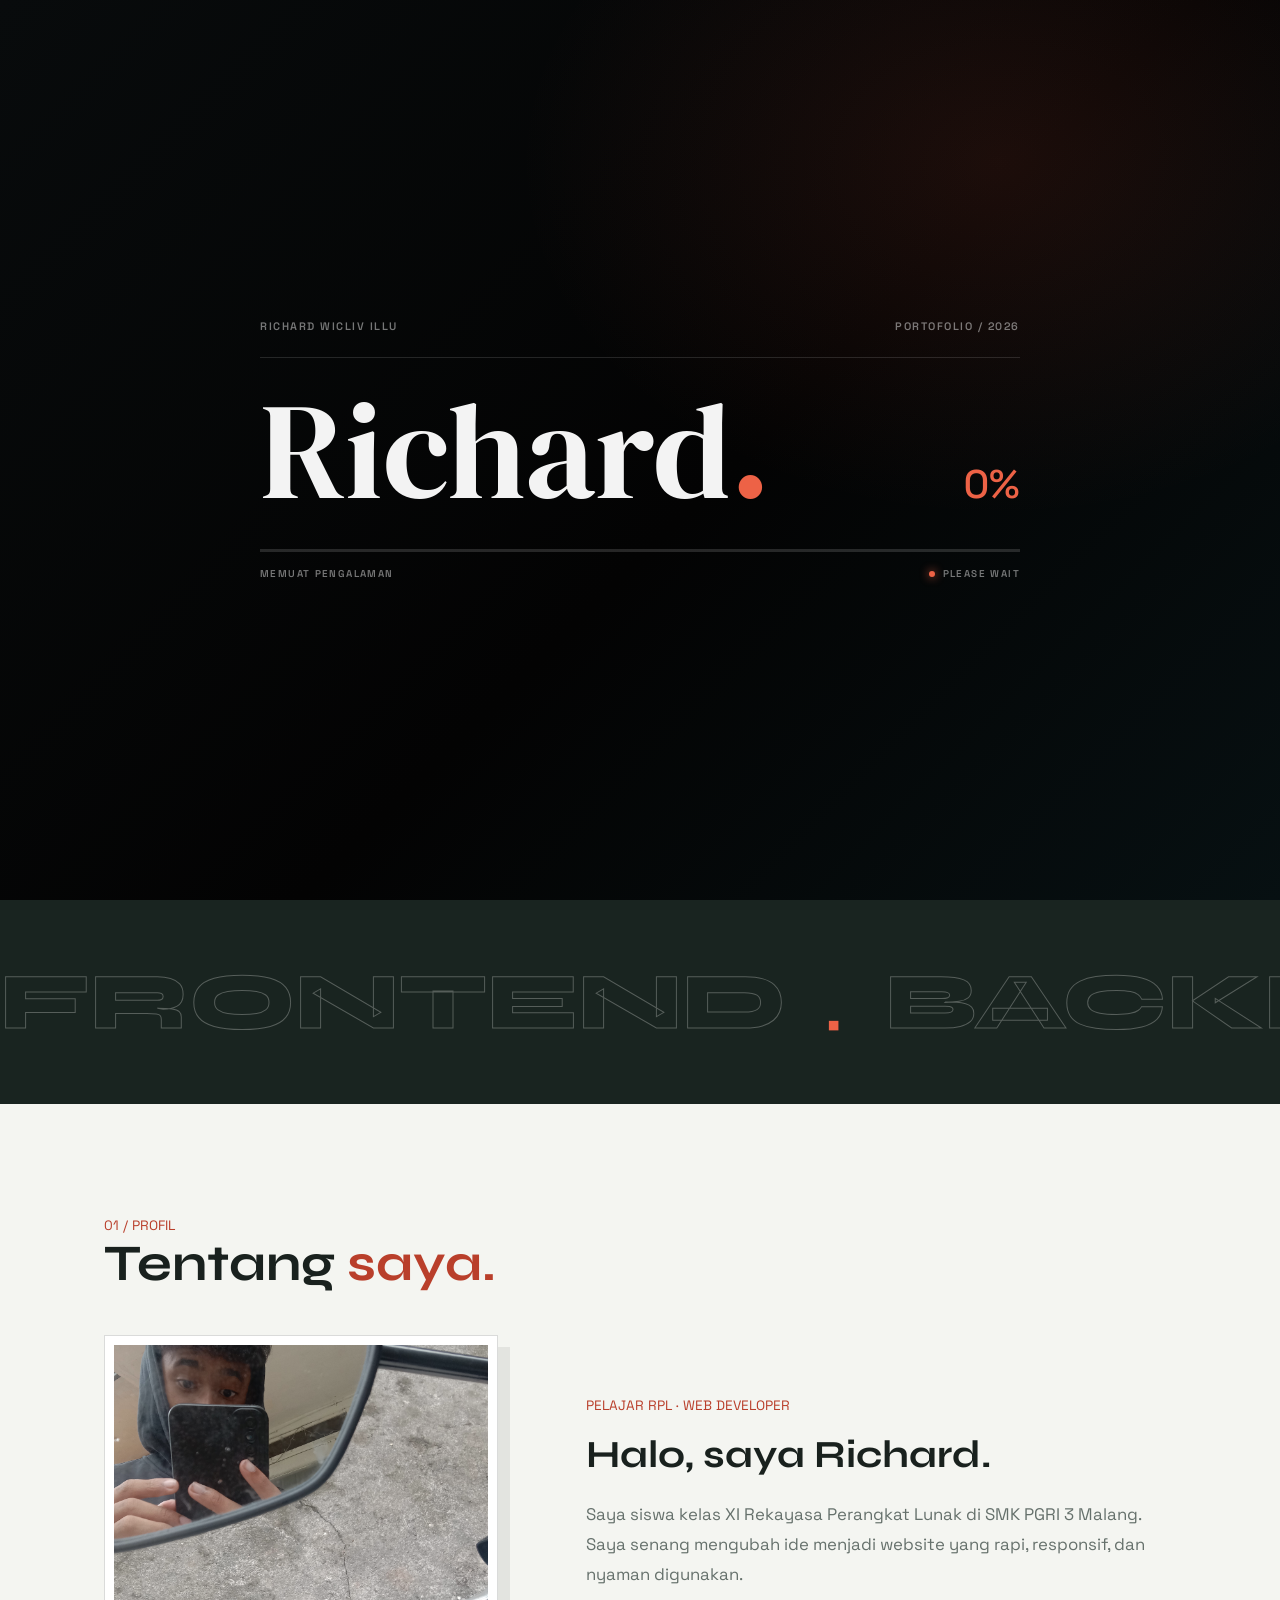
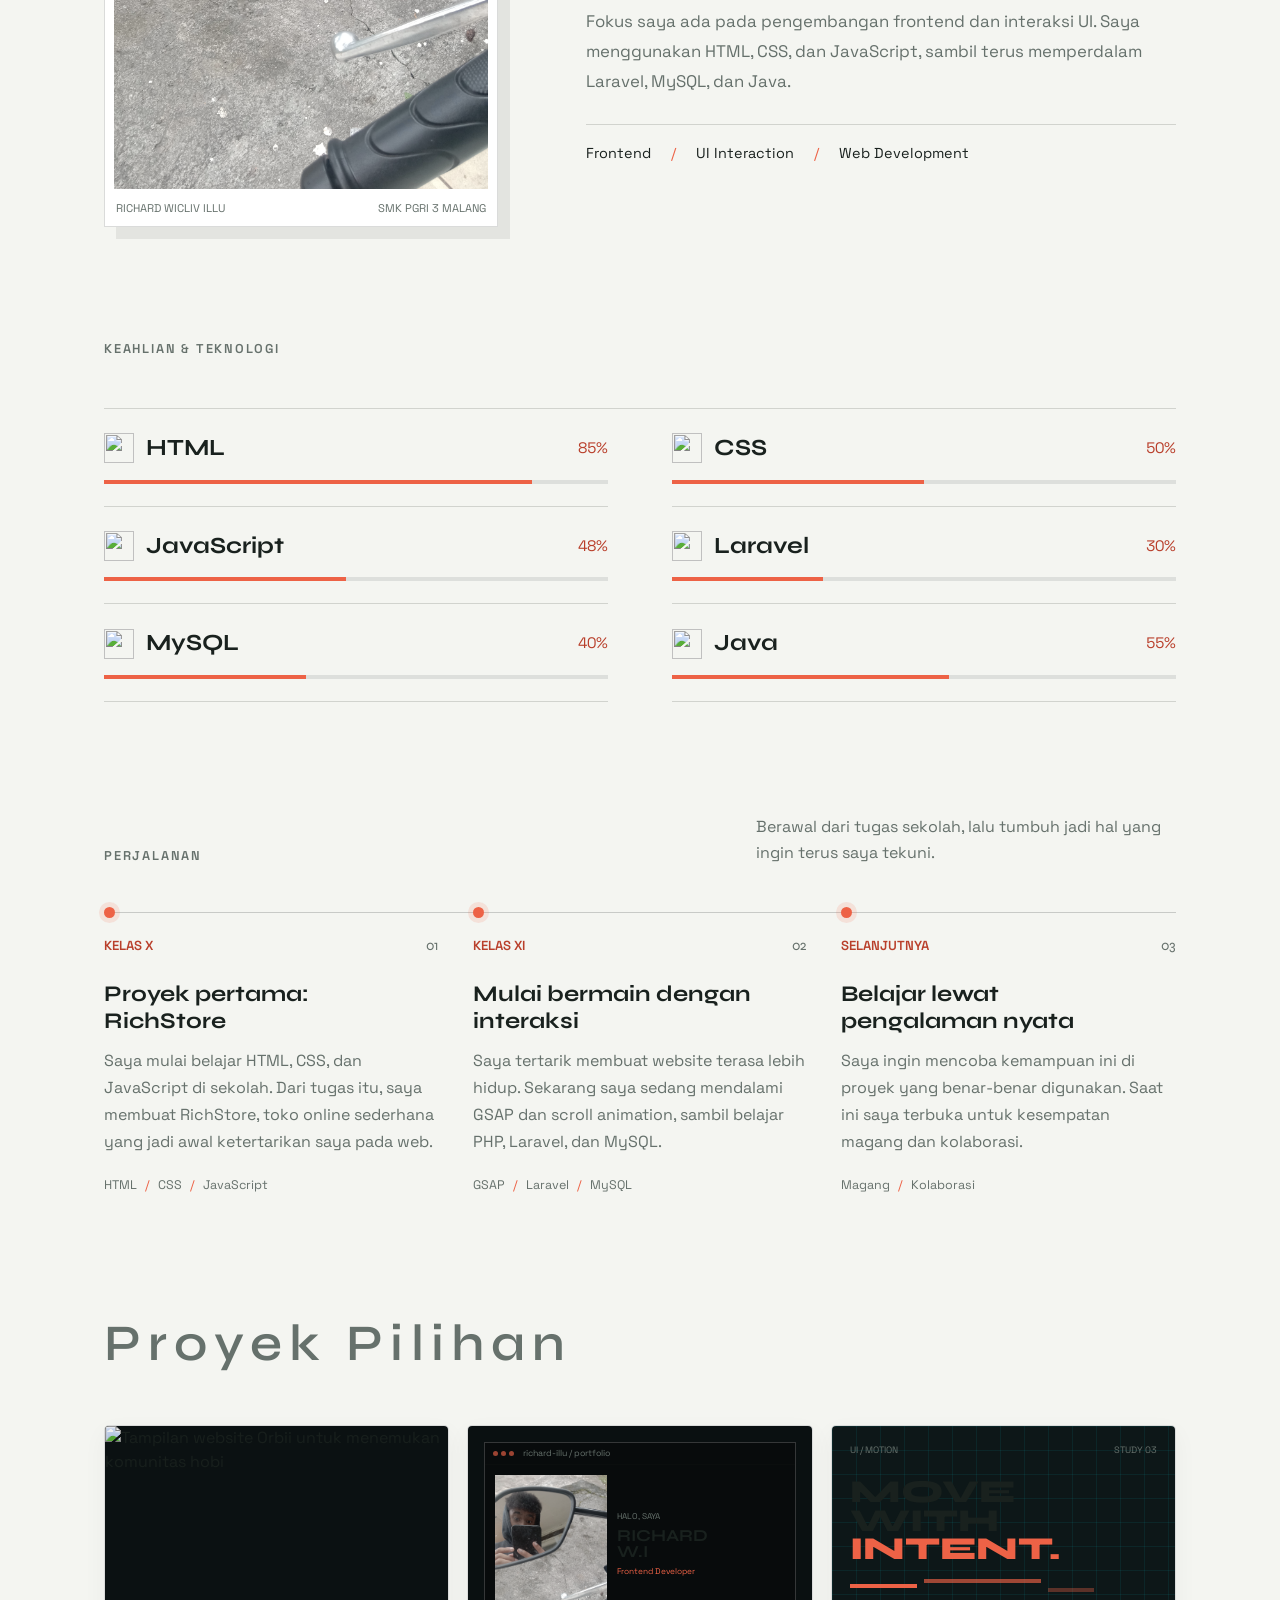
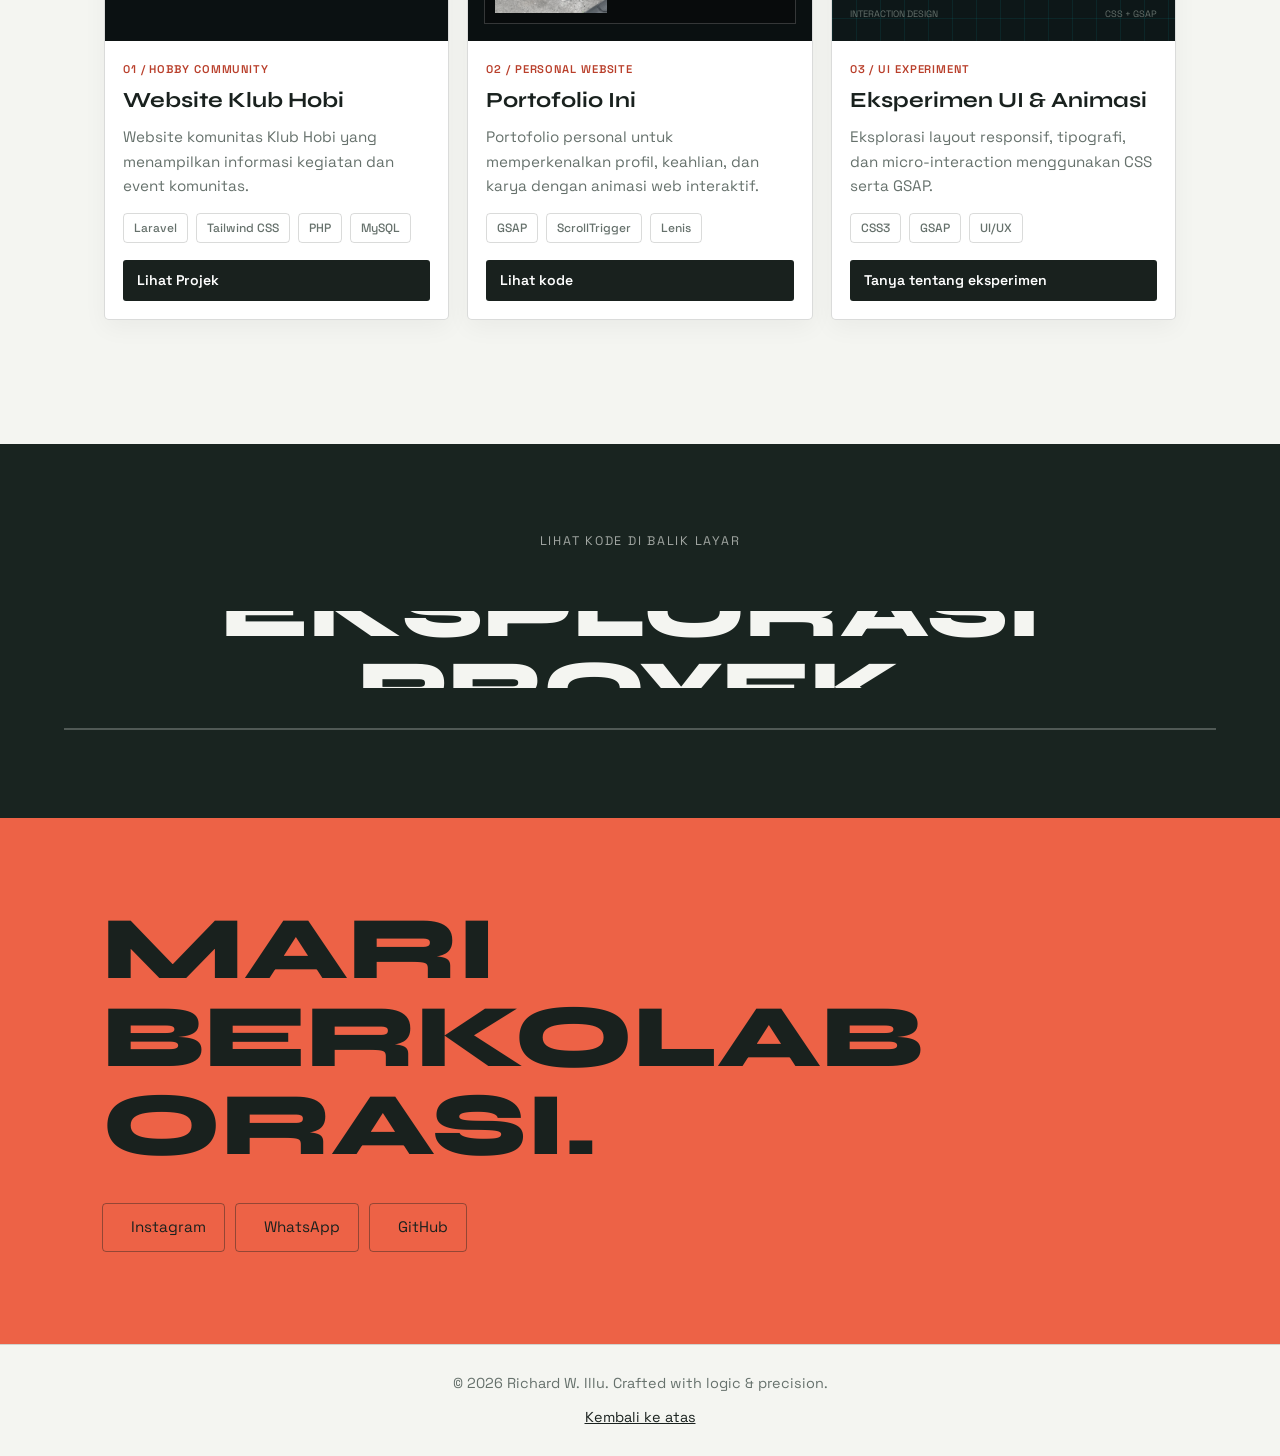
==== commit c85731fa: "Enhance preloader functionality and styling for improved user experience" ====
--- a/assets/index.html
+++ b/assets/index.html
@@ -29,8 +29,21 @@
     
     <div class="preloader">
         <div class="loader-content">
-            <span class="loader-text">RICHARD.</span>
-            <span class="loader-percentage">0%</span>
+            <div class="loader-topline">
+                <span>RICHARD WICLIV ILLU</span>
+                <span>PORTOFOLIO / 2026</span>
+            </div>
+            <div class="loader-main">
+                <span class="loader-text">Richard<span>.</span></span>
+                <span class="loader-percentage" aria-live="polite">0%</span>
+            </div>
+            <div class="loader-progress" role="progressbar" aria-label="Memuat portofolio Richard" aria-valuemin="0" aria-valuemax="100" aria-valuenow="0">
+                <span class="loader-progress-fill"></span>
+            </div>
+            <div class="loader-bottomline">
+                <span>MEMUAT PENGALAMAN</span>
+                <span class="loader-status"><i></i> PLEASE WAIT</span>
+            </div>
         </div>
     </div>
 
@@ -60,6 +73,7 @@
     <main id="main"><section class="hero" id="top">
         <div class="hero-wrapper">
             <h1 class="hero-title" aria-label="Halo, saya Richard Wicliv Illu">
+                <span class="hero-kicker">PORTOFOLIO 2026 <i></i> MALANG, INDONESIA</span>
                 <div class="line-wrap"><div class="line">Halo, saya</div></div>
                 <div class="line-wrap"><div class="line hero-name"><span class="typing-text">Richard</span></div></div>
                 <div class="line-wrap"><div class="line"><span class="typing-text">Wicliv Illu.</span><span class="typing-caret" aria-hidden="true"></span></div></div>
@@ -142,11 +156,11 @@
             </div>
             <div class="skill-item">
                 <div class="skill-meta"><span class="skill-identity"><img class="skill-logo" src="https://cdn.simpleicons.org/laravel/FF2D20" alt=""><h3 class="skill-name">Laravel</h3></span><span class="skill-percent">30%</span></div>
-                <div class="skill-meter" role="progressbar" aria-label="Laravel" aria-valuemin="0" aria-valuemax="100" aria-valuenow="60"><span style="--skill-level: 30%"></span></div>
+                <div class="skill-meter" role="progressbar" aria-label="Laravel" aria-valuemin="0" aria-valuemax="100" aria-valuenow="30"><span style="--skill-level: 30%"></span></div>
             </div>
             <div class="skill-item">
                 <div class="skill-meta"><span class="skill-identity"><img class="skill-logo" src="https://cdn.simpleicons.org/mysql/4479A1" alt=""><h3 class="skill-name">MySQL</h3></span><span class="skill-percent">40%</span></div>
-                <div class="skill-meter" role="progressbar" aria-label="MySQL" aria-valuemin="0" aria-valuemax="100" aria-valuenow="65"><span style="--skill-level: 40%"></span></div>
+                <div class="skill-meter" role="progressbar" aria-label="MySQL" aria-valuemin="0" aria-valuemax="100" aria-valuenow="40"><span style="--skill-level: 40%"></span></div>
             </div>
             <div class="skill-item">
                 <div class="skill-meta"><span class="skill-identity"><img class="skill-logo" src="https://cdn.simpleicons.org/openjdk/ED8B00" alt=""><h3 class="skill-name">Java</h3></span><span class="skill-percent">55%</span></div>
--- a/assets/css/style.css
+++ b/assets/css/style.css
@@ -39,36 +39,133 @@
 
 
 .preloader {
+    --text-main: #f3f3f3;
+    --accent: #ed6246;
     position: fixed;
-    top: 0;
-    left: 0;
-    width: 100vw;
-    height: 100vh;
-    background: var(--bg-dark);
+    inset: 0;
+    width: 100%;
+    min-height: 100vh;
+    min-height: 100svh;
+    overflow: hidden;
+    background:
+        radial-gradient(ellipse at 78% 18%, rgba(237, 98, 70, 0.11), transparent 34%),
+        linear-gradient(135deg, #080b0c 0%, #030303 55%, #071012 100%);
     z-index: 99999;
     display: flex;
     justify-content: center;
     align-items: center;
+    padding: 32px;
 }
 
 .loader-content {
     display: flex;
     flex-direction: column;
-    align-items: center;
-    gap: 10px;
+    width: min(760px, 100%);
+    gap: 0;
+    animation: loader-arrive 0.9s cubic-bezier(0.2, 0.75, 0.25, 1) both;
+}
+
+.loader-topline,
+.loader-bottomline {
+    display: flex;
+    justify-content: space-between;
+    align-items: center;
+    gap: 16px;
+    color: rgba(243, 243, 243, 0.48);
+    font-family: var(--font-ui);
+    font-size: 0.68rem;
+    font-weight: 600;
+    letter-spacing: 0.14em;
+}
+
+.loader-topline {
+    padding-bottom: 22px;
+    border-bottom: 1px solid rgba(255, 255, 255, 0.13);
 }
 
 .loader-text {
-    font-family: var(--font-heading);
-    font-size: 2rem;
-    font-weight: 800;
-    letter-spacing: 2px;
+    color: var(--text-main);
+    font-family: 'DM Serif Display', Georgia, serif;
+    font-size: clamp(4rem, 11vw, 8.5rem);
+    line-height: 0.95;
+    letter-spacing: 0;
+}
+
+.loader-text span {
+    color: var(--accent);
 }
 
 .loader-percentage {
     font-family: var(--font-ui);
-    font-size: 1.2rem;
+    font-size: clamp(1.5rem, 4vw, 2.5rem);
+    font-weight: 500;
     color: var(--accent);
+    font-variant-numeric: tabular-nums;
+}
+
+.loader-main {
+    display: flex;
+    align-items: baseline;
+    justify-content: space-between;
+    gap: 20px;
+    padding: 28px 0 34px;
+}
+
+.loader-progress {
+    height: 3px;
+    overflow: hidden;
+    background: rgba(255, 255, 255, 0.14);
+}
+
+.loader-progress-fill {
+    display: block;
+    width: 0;
+    height: 100%;
+    background: var(--accent);
+    box-shadow: 0 0 18px rgba(237, 98, 70, 0.8);
+    transition: width 0.22s cubic-bezier(0.2, 0.75, 0.25, 1);
+}
+
+.loader-bottomline {
+    padding-top: 15px;
+    font-size: 0.62rem;
+}
+
+.loader-status {
+    display: inline-flex;
+    align-items: center;
+    gap: 8px;
+}
+
+.loader-status i {
+    width: 6px;
+    height: 6px;
+    border-radius: 50%;
+    background: var(--accent);
+    box-shadow: 0 0 10px var(--accent);
+    animation: loader-pulse 1.2s ease-in-out infinite;
+}
+
+@keyframes loader-arrive {
+    from { opacity: 0; transform: translateY(18px); }
+    to { opacity: 1; transform: translateY(0); }
+}
+
+@keyframes loader-pulse {
+    50% { opacity: 0.35; }
+}
+
+@media (max-width: 520px) {
+    .preloader { padding: 24px; }
+    .loader-topline,
+    .loader-bottomline { font-size: 0.55rem; letter-spacing: 0.1em; }
+    .loader-main { padding: 24px 0 28px; }
+}
+
+@media (prefers-reduced-motion: reduce) {
+    .loader-content,
+    .loader-status i { animation: none; }
+    .loader-progress-fill { transition: none; }
 }
 
 
@@ -970,4 +1067,288 @@
     .nav-links a::after { display: none; }
     .nav-links a:active { color: var(--accent); }
     footer { padding-bottom: 110px; }
+}
+
+/* Portfolio visual system */
+:root {
+    --bg-dark: #f4f5f1;
+    --text-main: #19211e;
+    --text-muted: #66716c;
+    --border-color: rgba(25, 33, 30, 0.16);
+    --accent: #ed6246;
+    --accent-deep: #b93f2b;
+    --surface: #ffffff;
+    --surface-dark: #192420;
+}
+
+html { background: var(--bg-dark); }
+body { background: var(--bg-dark); color: var(--text-main); }
+.orbs { display: none; }
+.noise-overlay { opacity: 0.018; }
+
+.navbar {
+    padding: 18px 5%;
+    background: rgba(244, 245, 241, 0.9);
+    border-bottom: 1px solid var(--border-color);
+    mix-blend-mode: normal;
+    backdrop-filter: blur(16px);
+    -webkit-backdrop-filter: blur(16px);
+}
+
+.logo,
+.nav-links a { color: var(--text-main); }
+.logo { font-size: 1.25rem; }
+.magnetic { padding: 6px; }
+.nav-links { gap: 28px; font-size: 0.88rem; }
+.nav-links a::after { background: var(--accent); }
+.nav-status { border-color: var(--border-color); color: var(--text-main); }
+.scroll-progress { background: var(--accent); }
+
+.hero {
+    min-height: 100svh;
+    padding-top: 120px;
+    background: #eef0e9;
+    color: var(--text-main);
+}
+
+.hero::before {
+    top: -0.18em;
+    right: -0.08em;
+    -webkit-text-stroke-color: rgba(25, 33, 30, 0.075);
+}
+
+.hero-wrapper { min-height: calc(100svh - 204px); }
+.hero-title { font-size: clamp(4rem, 7vw, 6.8rem); }
+.hero-kicker {
+    display: flex;
+    align-items: center;
+    gap: 10px;
+    margin-bottom: 26px;
+    color: var(--text-muted);
+    font-family: var(--font-ui);
+    font-size: 0.72rem;
+    font-weight: 600;
+    letter-spacing: 0.12em;
+}
+.hero-kicker i { width: 22px; height: 1px; background: var(--accent); }
+.hero-name { color: var(--accent-deep); }
+.hero-photo {
+    padding: 8px;
+    border: 1px solid rgba(25, 33, 30, 0.38);
+    border-radius: 4px;
+    background: var(--surface);
+    box-shadow: 14px 14px 0 rgba(237, 98, 70, 0.18);
+}
+.hero-photo img {
+    border-radius: 2px;
+    object-position: 50% 72%;
+    filter: grayscale(18%);
+}
+.hero-photo figcaption { color: var(--text-muted); }
+.hero-bottom { color: var(--text-muted); }
+.scroll-indicator { color: var(--text-muted); }
+.hero .mouse { border-color: rgba(25, 33, 30, 0.4); }
+.mouse { border-color: var(--text-muted); }
+.mouse::before { background: var(--accent); }
+
+.marquee-section {
+    margin-top: 0;
+    padding: 42px 0;
+    border: 0;
+    background: var(--surface-dark);
+}
+.marquee-inner span { -webkit-text-stroke-color: rgba(244, 245, 241, 0.28); }
+.marquee-inner .dot { color: var(--accent); }
+.marquee-inner span:hover {
+    color: var(--accent);
+    -webkit-text-stroke-color: var(--accent);
+    text-shadow: none;
+}
+
+.about-section,
+.skills-section,
+.journey-section,
+.project-section { padding-top: 112px; }
+.about-heading { text-align: left; margin-bottom: 42px; }
+.about-kicker,
+.about-eyebrow,
+.project-eyebrow,
+.t-year { color: var(--accent-deep); }
+.about-title { font-size: clamp(2.5rem, 4vw, 3.5rem); }
+.about-title span { color: var(--accent-deep); }
+.about-layout { gap: clamp(36px, 7vw, 88px); }
+.about-portrait {
+    padding: 9px;
+    border-color: var(--border-color);
+    background: var(--surface);
+    box-shadow: 12px 12px 0 rgba(25, 33, 30, 0.08);
+}
+.about-portrait img { object-position: 50% 72%; filter: grayscale(15%); }
+.about-copy { color: var(--text-muted); }
+.about-focus { color: var(--text-main); }
+
+.section-label {
+    color: var(--text-muted);
+    font-size: 0.8rem;
+    font-weight: 600;
+    letter-spacing: 0.14em;
+}
+.skills-list { column-gap: 64px; }
+.skill-item { padding: 22px 0; }
+.skill-item:hover { padding-left: 0; }
+.skill-name { font-size: 1.45rem; }
+.skill-percent { color: var(--accent-deep); }
+.skill-meter { height: 4px; background: rgba(25, 33, 30, 0.1); border-radius: 0; }
+.skill-meter span { background: var(--accent); border-radius: 0; }
+
+.timeline::before { background: rgba(25, 33, 30, 0.2); }
+.timeline li::before { background: var(--accent); box-shadow: 0 0 0 5px rgba(237, 98, 70, 0.14); }
+.timeline h3 { font-size: 1.4rem; }
+.timeline p,
+.journey-intro { color: var(--text-muted); }
+.journey-tags span + span::before { color: var(--accent); }
+
+.project-section { padding-bottom: 12px; }
+.project-heading { text-align: left; font-size: clamp(2.4rem, 4vw, 3.25rem); }
+.project-grid { gap: 18px; }
+.project-card {
+    border-color: var(--border-color);
+    border-radius: 5px;
+    background: var(--surface);
+    box-shadow: 0 8px 24px rgba(25, 33, 30, 0.045);
+}
+.project-card:hover {
+    border-color: rgba(237, 98, 70, 0.65);
+    background: var(--surface);
+    box-shadow: 0 18px 36px rgba(25, 33, 30, 0.1);
+}
+.project-media { border-bottom-color: var(--border-color); }
+.project-img { filter: brightness(0.94); }
+.project-image-container:hover .project-img { filter: brightness(1); }
+.project-image-container:hover { border-color: var(--accent); box-shadow: none; }
+.project-eyebrow { font-weight: 600; letter-spacing: 0.08em; }
+.project-title { font-size: 1.35rem; }
+.project-desc { color: var(--text-muted); }
+.project-tags span { border-color: var(--border-color); color: var(--text-muted); }
+.project-link {
+    border-radius: 3px;
+    background: var(--text-main);
+    color: #fff;
+}
+.project-link:hover { background: var(--accent); color: var(--text-main); }
+
+.github-cta-section {
+    margin-top: 112px;
+    padding: 88px 5%;
+    background: var(--surface-dark);
+}
+.cta-subtitle { color: rgba(244, 245, 241, 0.62); font-size: 0.78rem; letter-spacing: 0.14em; }
+.giant-cta { border-bottom-color: rgba(244, 245, 241, 0.25); color: #f4f5f1; }
+.hover-text,
+.giant-cta:hover .cta-icon { color: var(--accent); }
+.giant-cta:hover { border-color: var(--accent); }
+
+.contact-section {
+    align-items: flex-start;
+    padding: 88px 8% 92px;
+    background: var(--accent);
+    color: var(--text-main);
+    text-align: left;
+}
+.contact-title {
+    width: 100%;
+    max-width: 900px;
+    margin-bottom: 34px;
+    color: var(--text-main);
+    font-size: clamp(2.5rem, 7vw, 6rem);
+    line-height: 0.98;
+    overflow-wrap: anywhere;
+}
+.social-links { justify-content: flex-start; gap: 10px; }
+.social-btn {
+    padding: 12px 18px;
+    border-color: rgba(25, 33, 30, 0.42);
+    border-radius: 4px;
+    color: var(--text-main);
+    font-size: 0.95rem;
+}
+.social-btn:hover {
+    transform: translateY(-3px);
+    border-color: var(--text-main);
+    background: var(--text-main);
+    color: #fff;
+}
+footer { padding: 28px 5%; border-color: var(--border-color); color: var(--text-muted); }
+.to-top { color: var(--text-main); }
+
+@media (max-width: 900px) {
+    .navbar {
+        position: absolute;
+        flex-wrap: wrap;
+        gap: 4px 16px;
+        padding: 16px 6%;
+        background: rgba(244, 245, 241, 0.94);
+    }
+    .nav-links {
+        position: static;
+        order: 3;
+        justify-content: space-between;
+        width: 100%;
+        max-width: none;
+        margin: 0;
+        padding: 8px 0 2px;
+        gap: 14px;
+        border: 0;
+        border-radius: 0;
+        background: transparent;
+        backdrop-filter: none;
+        -webkit-backdrop-filter: none;
+        font-size: 0.8rem;
+    }
+    .nav-links a { white-space: nowrap; }
+    .nav-status { display: none; }
+    .hero { padding-top: 148px; }
+    .hero::before { color: transparent; }
+    .hero-wrapper { min-height: auto; }
+    .hero-photo { box-shadow: 10px 10px 0 rgba(237, 98, 70, 0.18); }
+    .about-section,
+    .skills-section,
+    .journey-section,
+    .project-section { padding-top: 88px; }
+    .github-cta-section { margin-top: 88px; }
+}
+
+@media (max-width: 768px) {
+    .hero { padding: 150px 7% 76px; }
+    .hero-wrapper { gap: 0; }
+    .hero-photo { margin-bottom: 22px; }
+    .hero-title { margin-bottom: 18px; }
+    .hero-kicker { justify-content: center; margin-bottom: 18px; font-size: 0.62rem; }
+    .hero-copy { max-width: 48ch; }
+    .hero-cta { gap: 10px; }
+    .hero .btn { padding: 12px 15px; font-size: 0.85rem; }
+    .scroll-indicator { margin-top: 22px; }
+    .about-heading { margin-bottom: 30px; }
+    .journey-heading { margin-bottom: 34px; }
+    .github-cta-section { padding: 70px 6%; }
+    .contact-section { padding: 68px 7% 74px; }
+    footer { display: flex; flex-wrap: wrap; justify-content: space-between; gap: 8px 20px; text-align: left; }
+    footer p { max-width: 34ch; }
+    .to-top { margin-top: 0; }
+}
+
+@media (max-width: 420px) {
+    .navbar { padding-right: 5%; padding-left: 5%; }
+    .nav-links { gap: 8px; font-size: 0.74rem; }
+    .hero { padding-right: 6%; padding-left: 6%; }
+    .hero-title { font-size: 2.85rem; }
+    .hero-photo { width: 210px; height: 265px; }
+    .hero-cta { gap: 8px; }
+    .hero .btn { padding: 11px 12px; font-size: 0.8rem; }
+    .social-links { gap: 8px; }
+    .social-btn { padding: 11px 13px; font-size: 0.88rem; }
+}
+
+@media (prefers-reduced-motion: reduce) {
+    .orbs { display: none; }
 }
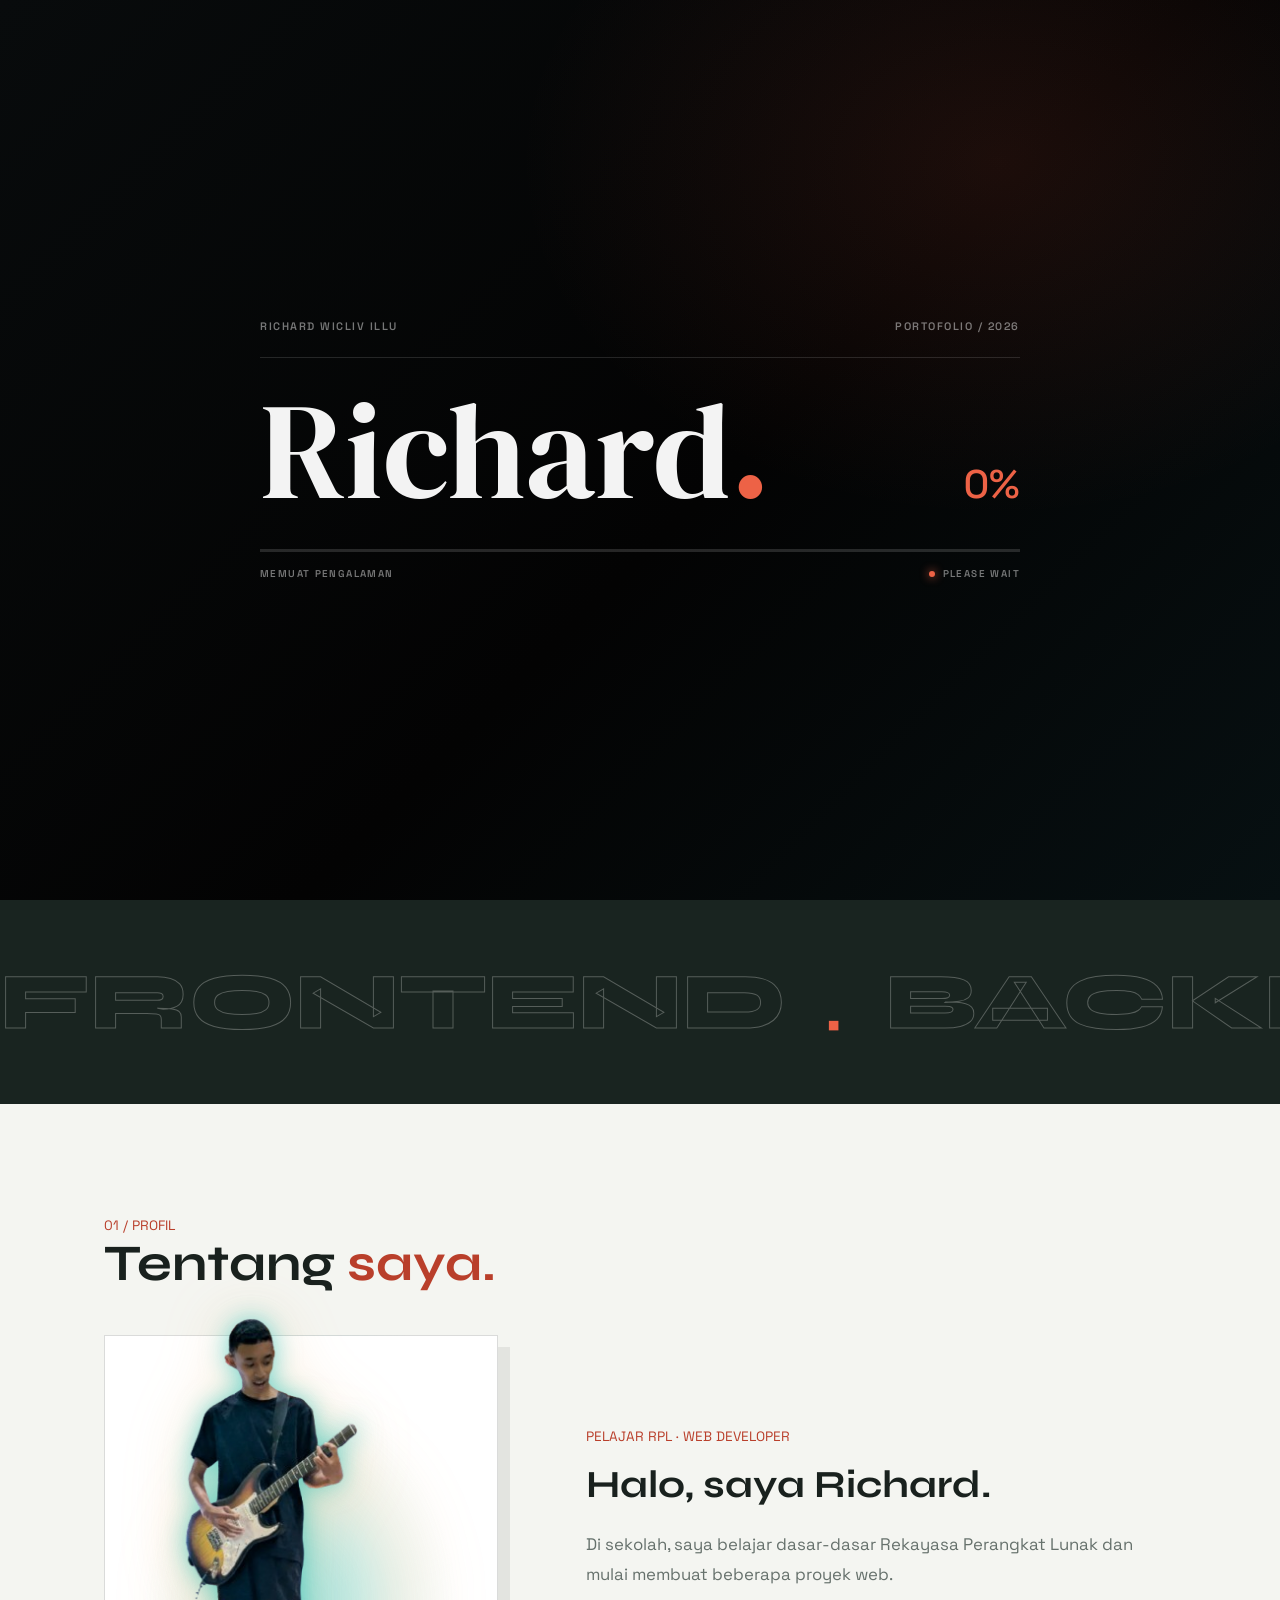
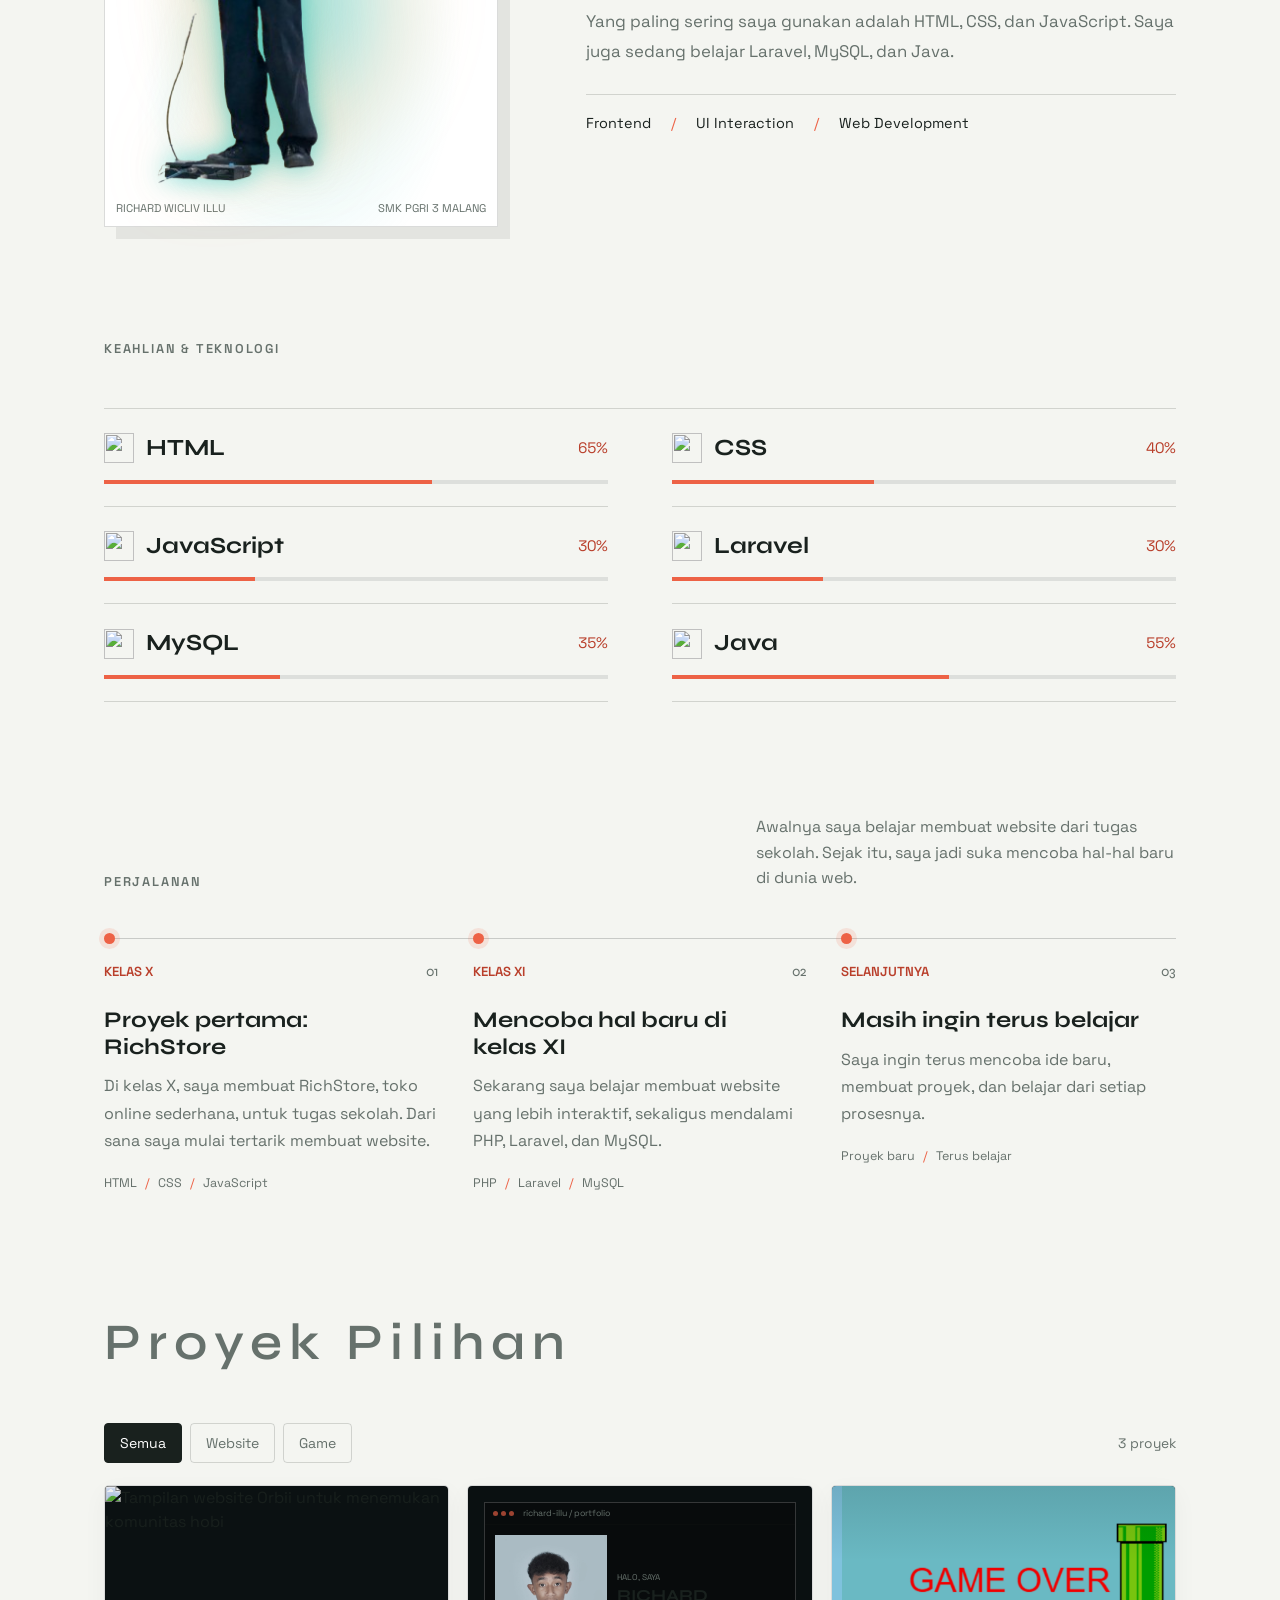
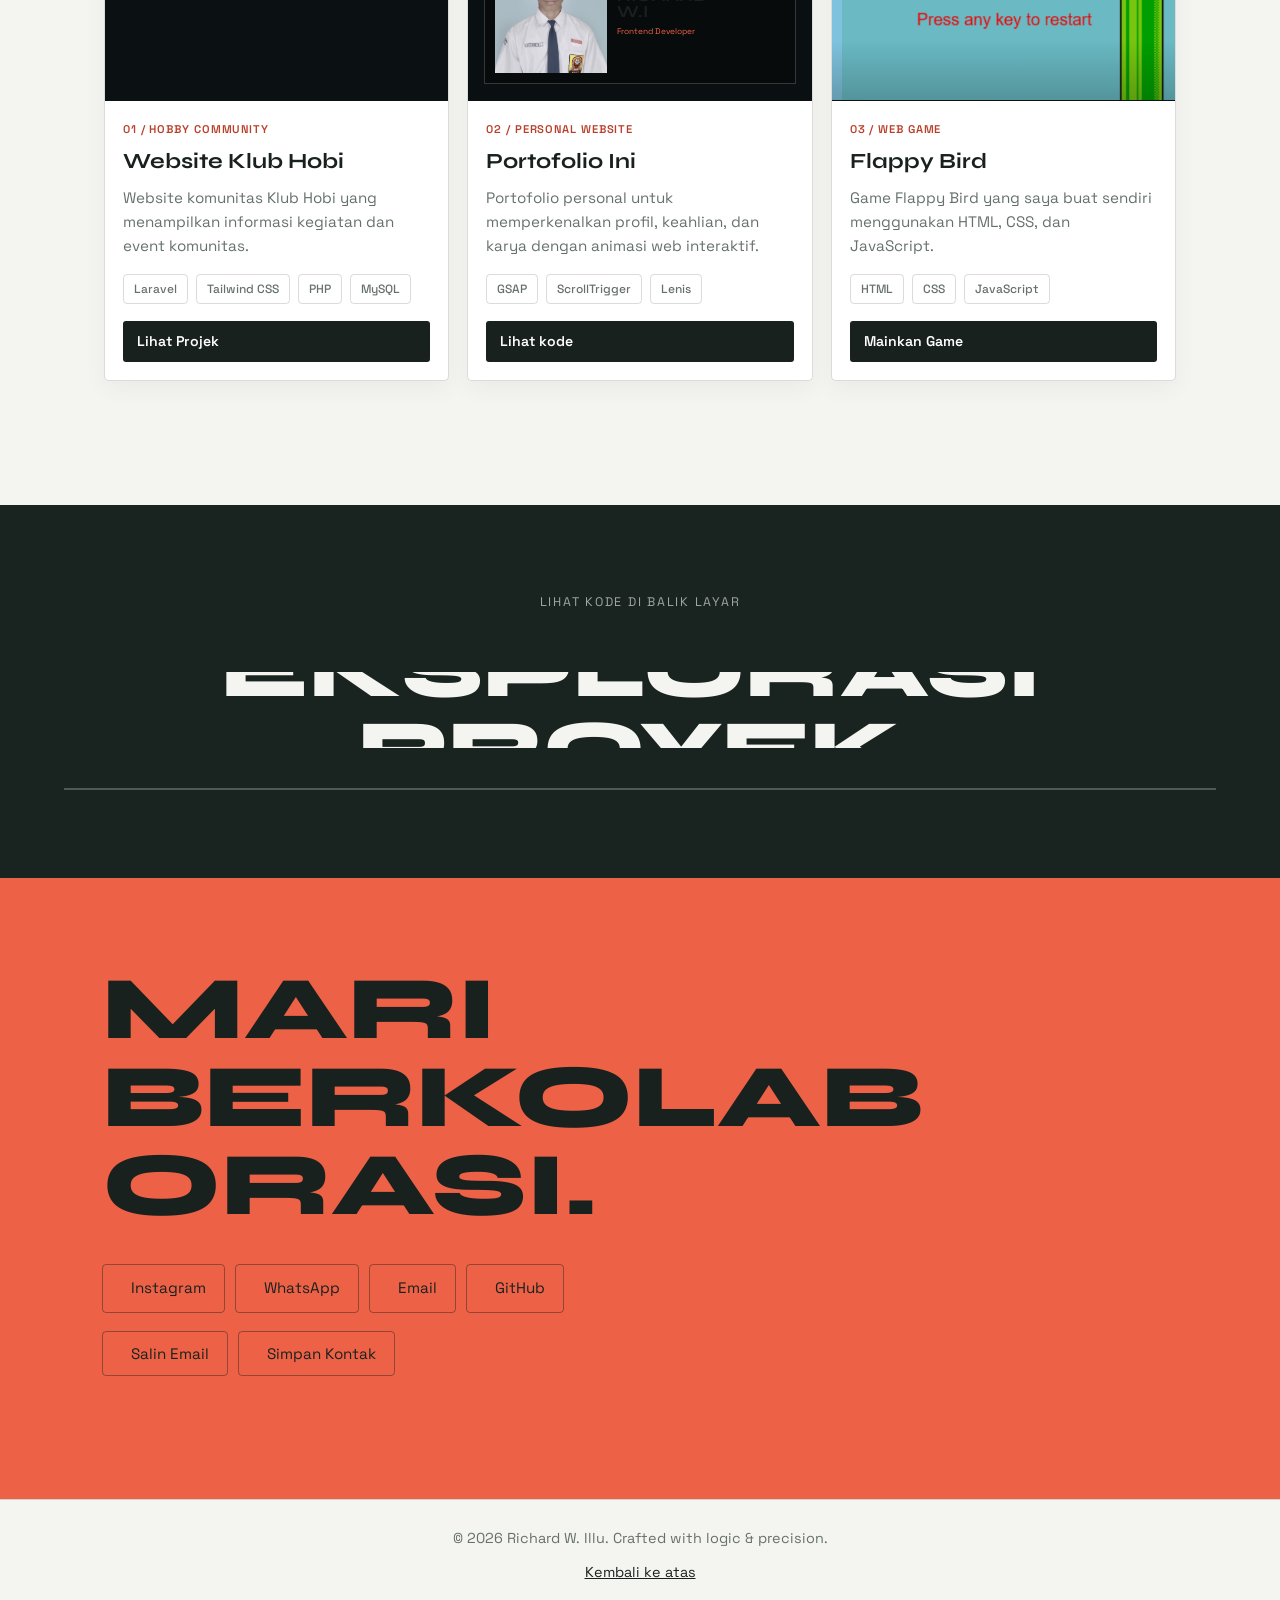
==== commit a0f3b4c6: "Refactor code structure for improved readability and maintainability" ====
--- a/assets/index.html
+++ b/assets/index.html
@@ -3,11 +3,11 @@
 <head>
     <meta charset="UTF-8">
     <meta name="viewport" content="width=device-width, initial-scale=1.0">
-    <title>Richard W. Illu | Creative Frontend Developer</title>
-    <meta name="description" content="Portofolio Richard Wicliv Illu, siswa RPL SMK PGRI 3 Malang. Frontend developer yang fokus pada web interaktif, animasi, dan UI modern.">
+    <title>Richard Wicliv Illu | Siswa RPL &amp; Web Developer</title>
+    <meta name="description" content="Portofolio Richard Wicliv Illu, siswa kelas XI RPL di SMK PGRI 3 Malang. Lihat proyek web, keahlian, dan informasi kontak.">
     <meta name="theme-color" content="#030303">
-    <meta property="og:title" content="Richard W. Illu | Creative Frontend Developer">
-    <meta property="og:description" content="Siswa RPL SMK PGRI 3 Malang. Frontend developer yang fokus pada web interaktif, animasi, dan UI modern.">
+    <meta property="og:title" content="Richard Wicliv Illu | Siswa RPL &amp; Web Developer">
+    <meta property="og:description" content="Portofolio Richard Wicliv Illu, siswa kelas XI RPL di SMK PGRI 3 Malang. Lihat proyek web, keahlian, dan informasi kontak.">
     <meta property="og:type" content="website">
     <meta property="og:image" content="img/icatz.jpg">
     <link rel="icon" href="data:image/svg+xml,<svg xmlns=%27http://www.w3.org/2000/svg%27 viewBox=%270 0 100 100%27><text y=%27.9em%27 font-size=%2790%27></text></svg>">
@@ -65,7 +65,7 @@
             <a href="#kontak">Kontak</a>
         </div>
         <div class="nav-status magnetic">
-            <span class="status-dot"></span> Available for Web Projects
+            <span class="status-dot"></span> Siswa RPL · Kelas XI
         </div>
     </nav>
 
@@ -85,11 +85,12 @@
             </figure>
             
             <div class="hero-bottom reveal-on-load">
-                <p class="hero-copy">Siswa kelas XI SMK PGRI 3 Malang, jurusan Rekayasa Perangkat Lunak (RPL). Saya senang membangun website yang modern, responsif, dan nyaman digunakan.</p>
+                <p class="hero-copy">Saya siswa kelas XI RPL di SMK PGRI 3 Malang. Di sini saya menampilkan proyek-proyek yang saya buat sambil belajar web.</p>
                 <div class="hero-cta">
                     <a href="#karya" class="btn btn-primary">Lihat Projek</a>
                     <a href="https://wa.me/6281317977951?text=Halo%20Richard%2C%20saya%20lihat%20portofolio%20kamu." target="_blank" rel="noopener" class="btn btn-ghost">Hubungi saya</a>
                     <a href="cv-richard-wicliv-illu.pdf" class="btn btn-ghost cv-download" download><i class="ph ph-download-simple" aria-hidden="true"></i> Unduh CV</a>
+                    <a href="cv-richard-wicliv-illu.pdf" class="btn btn-ghost cv-preview" target="_blank" rel="noopener"><i class="ph ph-eye" aria-hidden="true"></i> Lihat CV</a>
                 </div>
             </div>
             
@@ -122,14 +123,14 @@
         </div>
         <div class="about-layout">
             <figure class="about-portrait">
-                <img src="img/icatz.jpg" alt="Richard Wicliv Illu">
+                <img src="img/icatz3-removebg-preview.png" alt="Richard bermain gitar di panggung">
                 <figcaption><span>RICHARD WICLIV ILLU</span><span>SMK PGRI 3 MALANG</span></figcaption>
             </figure>
             <div class="about-content">
                 <p class="about-eyebrow">PELAJAR RPL · WEB DEVELOPER</p>
                 <h3>Halo, saya Richard.</h3>
-                <p class="about-copy">Saya siswa kelas XI Rekayasa Perangkat Lunak di SMK PGRI 3 Malang. Saya senang mengubah ide menjadi website yang rapi, responsif, dan nyaman digunakan.</p>
-                <p class="about-copy">Fokus saya ada pada pengembangan frontend dan interaksi UI. Saya menggunakan HTML, CSS, dan JavaScript, sambil terus memperdalam Laravel, MySQL, dan Java.</p>
+                <p class="about-copy">Di sekolah, saya belajar dasar-dasar Rekayasa Perangkat Lunak dan mulai membuat beberapa proyek web.</p>
+                <p class="about-copy">Yang paling sering saya gunakan adalah HTML, CSS, dan JavaScript. Saya juga sedang belajar Laravel, MySQL, dan Java.</p>
                 <div class="about-focus" aria-label="Fokus bidang">
                     <span>Frontend</span>
                     <span>UI Interaction</span>
@@ -143,24 +144,24 @@
         <h2 class="section-label">KEAHLIAN & TEKNOLOGI</h2>
         <div class="skills-list">
             <div class="skill-item">
-                <div class="skill-meta"><span class="skill-identity"><img class="skill-logo" src="https://cdn.simpleicons.org/html5/E34F26" alt=""><h3 class="skill-name">HTML</h3></span><span class="skill-percent">85%</span></div>
-                <div class="skill-meter" role="progressbar" aria-label="HTML" aria-valuemin="0" aria-valuemax="100" aria-valuenow="85"><span style="--skill-level: 85%"></span></div>
-            </div>
-            <div class="skill-item">
-                <div class="skill-meta"><span class="skill-identity"><img class="skill-logo" src="https://cdn.simpleicons.org/css/1572B6" alt=""><h3 class="skill-name">CSS</h3></span><span class="skill-percent">50%</span></div>
-                <div class="skill-meter" role="progressbar" aria-label="CSS" aria-valuemin="0" aria-valuemax="100" aria-valuenow="50"><span style="--skill-level: 50%"></span></div>
-            </div>
-            <div class="skill-item">
-                <div class="skill-meta"><span class="skill-identity"><img class="skill-logo" src="https://cdn.simpleicons.org/javascript/F7DF1E" alt=""><h3 class="skill-name">JavaScript</h3></span><span class="skill-percent">48%</span></div>
-                <div class="skill-meter" role="progressbar" aria-label="JavaScript" aria-valuemin="0" aria-valuemax="100" aria-valuenow="48"><span style="--skill-level: 48%"></span></div>
+                <div class="skill-meta"><span class="skill-identity"><img class="skill-logo" src="https://cdn.simpleicons.org/html5/E34F26" alt=""><h3 class="skill-name">HTML</h3></span><span class="skill-percent">65%</span></div>
+                <div class="skill-meter" role="progressbar" aria-label="HTML" aria-valuemin="0" aria-valuemax="100" aria-valuenow="65"><span style="--skill-level: 65%"></span></div>
+            </div>
+            <div class="skill-item">
+                <div class="skill-meta"><span class="skill-identity"><img class="skill-logo" src="https://cdn.simpleicons.org/css/1572B6" alt=""><h3 class="skill-name">CSS</h3></span><span class="skill-percent">40%</span></div>
+                <div class="skill-meter" role="progressbar" aria-label="CSS" aria-valuemin="0" aria-valuemax="100" aria-valuenow="40"><span style="--skill-level: 40%"></span></div>
+            </div>
+            <div class="skill-item">
+                <div class="skill-meta"><span class="skill-identity"><img class="skill-logo" src="https://cdn.simpleicons.org/javascript/F7DF1E" alt=""><h3 class="skill-name">JavaScript</h3></span><span class="skill-percent">30%</span></div>
+                <div class="skill-meter" role="progressbar" aria-label="JavaScript" aria-valuemin="0" aria-valuemax="100" aria-valuenow="30"><span style="--skill-level: 30%"></span></div>
             </div>
             <div class="skill-item">
                 <div class="skill-meta"><span class="skill-identity"><img class="skill-logo" src="https://cdn.simpleicons.org/laravel/FF2D20" alt=""><h3 class="skill-name">Laravel</h3></span><span class="skill-percent">30%</span></div>
                 <div class="skill-meter" role="progressbar" aria-label="Laravel" aria-valuemin="0" aria-valuemax="100" aria-valuenow="30"><span style="--skill-level: 30%"></span></div>
             </div>
             <div class="skill-item">
-                <div class="skill-meta"><span class="skill-identity"><img class="skill-logo" src="https://cdn.simpleicons.org/mysql/4479A1" alt=""><h3 class="skill-name">MySQL</h3></span><span class="skill-percent">40%</span></div>
-                <div class="skill-meter" role="progressbar" aria-label="MySQL" aria-valuemin="0" aria-valuemax="100" aria-valuenow="40"><span style="--skill-level: 40%"></span></div>
+                <div class="skill-meta"><span class="skill-identity"><img class="skill-logo" src="https://cdn.simpleicons.org/mysql/4479A1" alt=""><h3 class="skill-name">MySQL</h3></span><span class="skill-percent">35%</span></div>
+                <div class="skill-meter" role="progressbar" aria-label="MySQL" aria-valuemin="0" aria-valuemax="100" aria-valuenow="35"><span style="--skill-level: 35%"></span></div>
             </div>
             <div class="skill-item">
                 <div class="skill-meta"><span class="skill-identity"><img class="skill-logo" src="https://cdn.simpleicons.org/openjdk/ED8B00" alt=""><h3 class="skill-name">Java</h3></span><span class="skill-percent">55%</span></div>
@@ -172,35 +173,43 @@
     <section class="journey-section reveal-up" id="journey">
         <div class="journey-heading">
             <h2 class="section-label">PERJALANAN</h2>
-            <p class="journey-intro">Berawal dari tugas sekolah, lalu tumbuh jadi hal yang ingin terus saya tekuni.</p>
+            <p class="journey-intro">Awalnya saya belajar membuat website dari tugas sekolah. Sejak itu, saya jadi suka mencoba hal-hal baru di dunia web.</p>
         </div>
         <ol class="timeline">
             <li>
                 <div class="journey-meta"><span class="t-year">KELAS X</span><span class="journey-index">01</span></div>
                 <h3>Proyek pertama: RichStore</h3>
-                <p>Saya mulai belajar HTML, CSS, dan JavaScript di sekolah. Dari tugas itu, saya membuat RichStore, toko online sederhana yang jadi awal ketertarikan saya pada web.</p>
+                <p>Di kelas X, saya membuat RichStore, toko online sederhana, untuk tugas sekolah. Dari sana saya mulai tertarik membuat website.</p>
                 <div class="journey-tags"><span>HTML</span><span>CSS</span><span>JavaScript</span></div>
             </li>
             <li>
                 <div class="journey-meta"><span class="t-year">KELAS XI</span><span class="journey-index">02</span></div>
-                <h3>Mulai bermain dengan interaksi</h3>
-                <p>Saya tertarik membuat website terasa lebih hidup. Sekarang saya sedang mendalami GSAP dan scroll animation, sambil belajar PHP, Laravel, dan MySQL.</p>
-                <div class="journey-tags"><span>GSAP</span><span>Laravel</span><span>MySQL</span></div>
+                <h3>Mencoba hal baru di kelas XI</h3>
+                <p>Sekarang saya belajar membuat website yang lebih interaktif, sekaligus mendalami PHP, Laravel, dan MySQL.</p>
+                <div class="journey-tags"><span>PHP</span><span>Laravel</span><span>MySQL</span></div>
             </li>
             <li>
                 <div class="journey-meta"><span class="t-year">SELANJUTNYA</span><span class="journey-index">03</span></div>
-                <h3>Belajar lewat pengalaman nyata</h3>
-                <p>Saya ingin mencoba kemampuan ini di proyek yang benar-benar digunakan. Saat ini saya terbuka untuk kesempatan magang dan kolaborasi.</p>
-                <div class="journey-tags"><span>Magang</span><span>Kolaborasi</span></div>
+                <h3>Masih ingin terus belajar</h3>
+                <p>Saya ingin terus mencoba ide baru, membuat proyek, dan belajar dari setiap prosesnya.</p>
+                <div class="journey-tags"><span>Proyek baru</span><span>Terus belajar</span></div>
             </li>
         </ol>
     </section>
 
     <section class="project-section reveal-up" id="karya">
         <h2 class="section-label project-heading">Proyek Pilihan</h2>
-
-        <div class="project-grid">
-            <article class="project-card">
+        <div class="project-toolbar" hidden>
+            <div class="project-filters" role="group" aria-label="Filter proyek" aria-controls="project-grid">
+                <button class="project-filter" type="button" data-project-filter="all" aria-pressed="true">Semua</button>
+                <button class="project-filter" type="button" data-project-filter="website" aria-pressed="false">Website</button>
+                <button class="project-filter" type="button" data-project-filter="game" aria-pressed="false">Game</button>
+            </div>
+            <p class="project-count" aria-live="polite" aria-atomic="true">3 proyek</p>
+        </div>
+
+        <div class="project-grid" id="project-grid">
+            <article class="project-card" data-project-category="website">
                 <a href="https://orbii.web.id/" target="_blank" rel="noopener" class="project-media project-image-container" data-cursor-text="DETAIL" aria-label="Lihat website Klub Hobi di Orbii">
                     <img src="https://orbii.web.id/images/cover/hero-img.png" alt="Tampilan website Orbii untuk menemukan komunitas hobi" class="project-img">
                 </a>
@@ -213,7 +222,7 @@
                 </div>
             </article>
 
-            <article class="project-card">
+            <article class="project-card" data-project-category="website">
                 <div class="project-media portfolio-preview" aria-hidden="true">
                     <div class="portfolio-browser">
                         <div class="portfolio-browser-bar"><span class="browser-dots"><i></i><i></i><i></i></span><span>richard-illu / portfolio</span></div>
@@ -232,19 +241,16 @@
                 </div>
             </article>
 
-            <article class="project-card">
-                <div class="project-media motion-preview" aria-hidden="true">
-                    <div class="motion-preview-top"><span>UI / MOTION</span><span>STUDY 03</span></div>
-                    <div class="motion-preview-title">MOVE<br>WITH <span>INTENT.</span></div>
-                    <div class="motion-preview-bars"><i></i><i></i><i></i></div>
-                    <div class="motion-preview-bottom"><span>INTERACTION DESIGN</span><span>CSS + GSAP</span></div>
-                </div>
+            <article class="project-card" data-project-category="game">
+                <a href="https://flappybirdrch.vercel.app/" target="_blank" rel="noopener" class="project-media project-image-container flappy-preview" data-cursor-text="PLAY" aria-label="Mainkan Flappy Bird">
+                    <img class="project-img" src="img/image.png" alt="Tangkapan layar game Flappy Bird" loading="lazy">
+                </a>
                 <div class="project-info">
-                    <p class="project-eyebrow">03 / UI EXPERIMENT</p>
-                    <h3 class="project-title">Eksperimen UI &amp; Animasi</h3>
-                    <p class="project-desc">Eksplorasi layout responsif, tipografi, dan micro-interaction menggunakan CSS serta GSAP.</p>
-                    <div class="project-tags"><span>CSS3</span><span>GSAP</span><span>UI/UX</span></div>
-                    <a class="project-link" href="#kontak">Tanya tentang eksperimen <i class="ph ph-arrow-up-right" aria-hidden="true"></i></a>
+                    <p class="project-eyebrow">03 / WEB GAME</p>
+                    <h3 class="project-title">Flappy Bird</h3>
+                    <p class="project-desc">Game Flappy Bird yang saya buat sendiri menggunakan HTML, CSS, dan JavaScript.</p>
+                    <div class="project-tags"><span>HTML</span><span>CSS</span><span>JavaScript</span></div>
+                    <a class="project-link" href="https://flappybirdrch.vercel.app/" target="_blank" rel="noopener">Mainkan Game <i class="ph ph-arrow-up-right" aria-hidden="true"></i></a>
                 </div>
             </article>
         </div>
@@ -271,12 +277,28 @@
             <a href="https://wa.me/6281317977951?text=Halo%20Richard%2C%20saya%20lihat%20portofolio%20kamu." target="_blank" rel="noopener" class="social-btn magnetic">
                 <i class="ph ph-whatsapp-logo"></i> WhatsApp
             </a>
+            <a href="mailto:richardillu942@gmail.com" class="social-btn magnetic">
+                <i class="ph ph-envelope-simple" aria-hidden="true"></i> Email
+            </a>
             <a href="https://github.com/richardillu942-del" target="_blank" rel="noopener" class="social-btn magnetic">
                 <i class="ph ph-github-logo"></i> GitHub
             </a>
         </div>
+        <div class="contact-actions">
+            <button type="button" class="social-btn" data-copy-email="richardillu942@gmail.com">
+                <i class="ph ph-copy-simple" aria-hidden="true"></i> Salin Email
+            </button>
+            <button type="button" class="social-btn" data-save-contact>
+                <i class="ph ph-address-book" aria-hidden="true"></i> Simpan Kontak
+            </button>
+        </div>
+        <p class="contact-feedback" role="status" aria-live="polite" aria-atomic="true"></p>
     </section>
     </main>
+
+    <a href="#top" class="back-to-top" aria-label="Kembali ke atas" title="Kembali ke atas" aria-hidden="true">
+        <i class="ph ph-arrow-up" aria-hidden="true"></i>
+    </a>
 
     <footer>
         <div class="footer-content">
--- a/assets/css/style.css
+++ b/assets/css/style.css
@@ -179,6 +179,36 @@
     z-index: 9999;
 }
 
+.back-to-top {
+    position: fixed;
+    right: clamp(16px, 3vw, 36px);
+    bottom: 20px;
+    z-index: 1000;
+    place-items: center;
+    width: 48px;
+    aspect-ratio: 1;
+    border-radius: 50%;
+    background: conic-gradient(var(--accent) var(--scroll-progress, 0%), var(--border-color) 0);
+    color: var(--text-main);
+    display: none;
+    text-decoration: none;
+    isolation: isolate;
+}
+.back-to-top::before {
+    position: absolute;
+    z-index: -1;
+    inset: 3px;
+    border-radius: inherit;
+    background: var(--surface);
+    content: "";
+}
+.back-to-top i { font-size: 1.2rem; }
+.back-to-top.is-visible { display: grid; }
+.back-to-top:hover { transform: translateY(-3px); }
+.back-to-top:focus-visible { outline: 2px solid var(--text-main); outline-offset: 4px; }
+@media (prefers-reduced-motion: reduce) {
+    .back-to-top:hover { transform: none; }
+}
 
 .noise-overlay {
     position: fixed;
@@ -281,15 +311,9 @@
 .status-dot {
     width: 8px;
     height: 8px;
-    background-color: #10b981;
+    background-color: var(--accent);
     border-radius: 50%;
-    box-shadow: 0 0 10px #10b981;
-    animation: blink 2s infinite;
-}
-
-@keyframes blink {
-    0%, 100% { opacity: 1; }
-    50% { opacity: 0.4; }
+    box-shadow: 0 0 0 3px rgba(237, 98, 70, 0.16);
 }
 
 
@@ -411,9 +435,11 @@
 .hero-copy { max-width: 55ch; }
 
 .scroll-indicator {
-    position: absolute;
-    right: 8%;
-    bottom: 32px;
+    position: static;
+    grid-area: indicator;
+    justify-self: start;
+    align-self: end;
+    margin-top: 20px;
     display: flex;
     align-items: center;
     gap: 10px;
@@ -651,6 +677,13 @@
 }
 
 .project-image-container:hover .project-img { transform: scale(1.04); filter: brightness(1); }
+.flappy-preview::after {
+    position: absolute;
+    inset: 0;
+    background: linear-gradient(180deg, rgba(5, 17, 15, 0.12), transparent 35%, transparent 72%, rgba(5, 17, 15, 0.22));
+    content: "";
+    pointer-events: none;
+}
 
 .portfolio-preview {
     display: grid;
@@ -1178,12 +1211,37 @@
 .about-title span { color: var(--accent-deep); }
 .about-layout { gap: clamp(36px, 7vw, 88px); }
 .about-portrait {
+    position: relative;
+    isolation: isolate;
     padding: 9px;
     border-color: var(--border-color);
-    background: var(--surface);
+    background: radial-gradient(ellipse at 50% 62%, rgba(0, 190, 185, 0.15), transparent 58%), var(--surface);
     box-shadow: 12px 12px 0 rgba(25, 33, 30, 0.08);
 }
-.about-portrait img { object-position: 50% 72%; filter: grayscale(15%); }
+.about-portrait::before {
+    position: absolute;
+    z-index: 0;
+    inset: 15% 12% 8%;
+    border-radius: 50%;
+    background: radial-gradient(ellipse, rgba(0, 190, 185, 0.32), rgba(239, 161, 77, 0.13) 48%, transparent 74%);
+    content: "";
+    filter: blur(24px);
+    pointer-events: none;
+}
+.about-portrait img {
+    position: relative;
+    z-index: 2;
+    object-fit: contain;
+    object-position: center bottom;
+    transform: scale(1.28);
+    transform-origin: center bottom;
+    filter: drop-shadow(0 0 10px rgba(0, 190, 185, 0.56)) drop-shadow(0 0 24px rgba(239, 161, 77, 0.24));
+}
+.about-portrait:hover img { filter: drop-shadow(0 0 14px rgba(0, 190, 185, 0.72)) drop-shadow(0 0 30px rgba(239, 161, 77, 0.34)); }
+@media (max-width: 768px) {
+    .about-portrait img { transform: scale(1.22); }
+}
+.about-portrait figcaption { position: relative; z-index: 1; }
 .about-copy { color: var(--text-muted); }
 .about-focus { color: var(--text-main); }
 
@@ -1210,6 +1268,32 @@
 
 .project-section { padding-bottom: 12px; }
 .project-heading { text-align: left; font-size: clamp(2.4rem, 4vw, 3.25rem); }
+.project-toolbar {
+    display: flex;
+    align-items: center;
+    justify-content: space-between;
+    gap: 16px;
+    margin-bottom: 22px;
+}
+.project-toolbar[hidden] { display: none; }
+.project-filters { display: flex; flex-wrap: wrap; gap: 8px; }
+.project-filter {
+    min-height: 40px;
+    padding: 8px 15px;
+    border: 1px solid var(--border-color);
+    border-radius: 4px;
+    background: transparent;
+    color: var(--text-muted);
+    font: inherit;
+    font-size: 0.88rem;
+    cursor: pointer;
+    transition: background 0.2s ease, color 0.2s ease, border-color 0.2s ease;
+}
+.project-filter:hover,
+.project-filter[aria-pressed="true"] { border-color: var(--text-main); background: var(--text-main); color: var(--surface); }
+.project-filter:focus-visible { outline: 2px solid var(--accent); outline-offset: 3px; }
+.project-count { color: var(--text-muted); font-size: 0.86rem; white-space: nowrap; }
+.project-card[hidden] { display: none; }
 .project-grid { gap: 18px; }
 .project-card {
     border-color: var(--border-color);
@@ -1278,6 +1362,9 @@
     background: var(--text-main);
     color: #fff;
 }
+.contact-actions { display: flex; flex-wrap: wrap; gap: 10px; margin-top: 18px; }
+.contact-actions .social-btn { font-family: inherit; cursor: pointer; }
+.contact-feedback { min-height: 1.5em; margin-top: 10px; color: var(--text-main); font-size: 0.9rem; }
 footer { padding: 28px 5%; border-color: var(--border-color); color: var(--text-muted); }
 .to-top { color: var(--text-main); }
 
@@ -1351,4 +1438,8 @@
 
 @media (prefers-reduced-motion: reduce) {
     .orbs { display: none; }
+}
+
+@media (max-width: 520px) {
+    .project-toolbar { align-items: flex-start; flex-direction: column; gap: 12px; }
 }
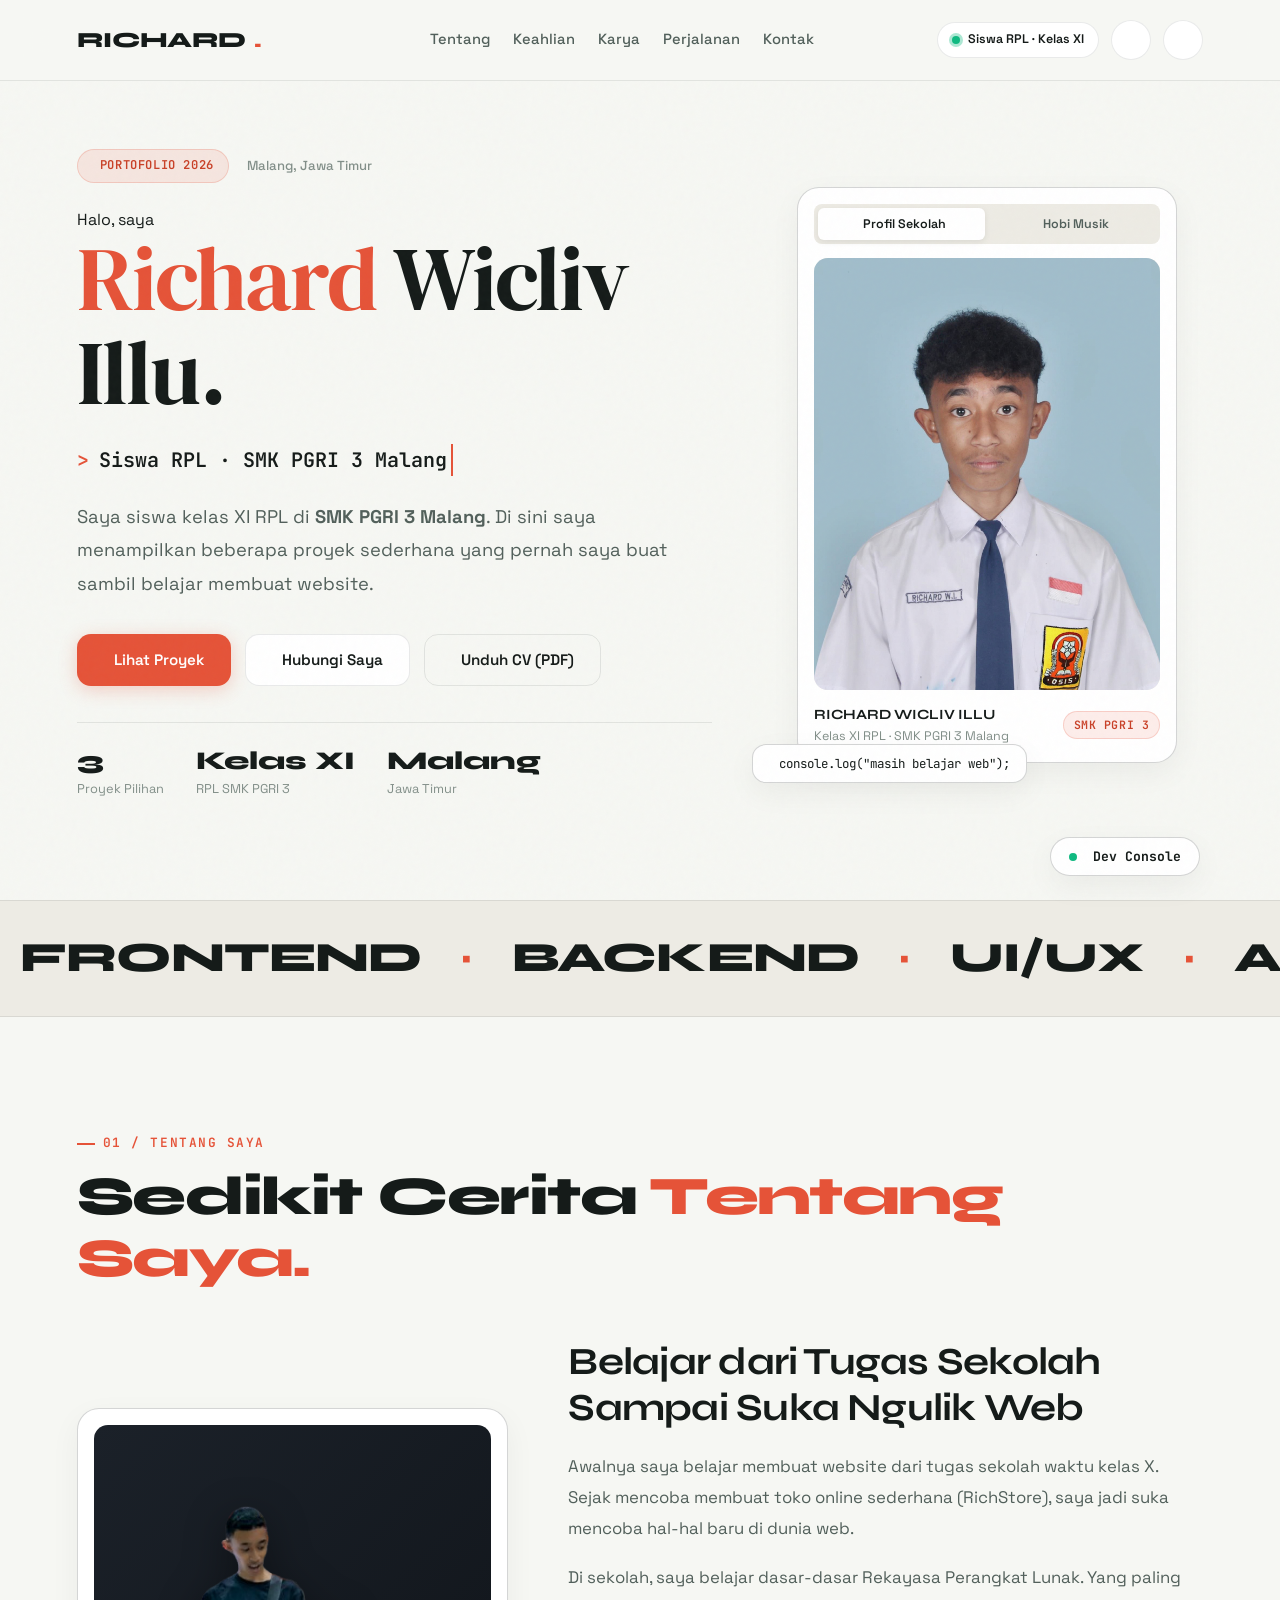
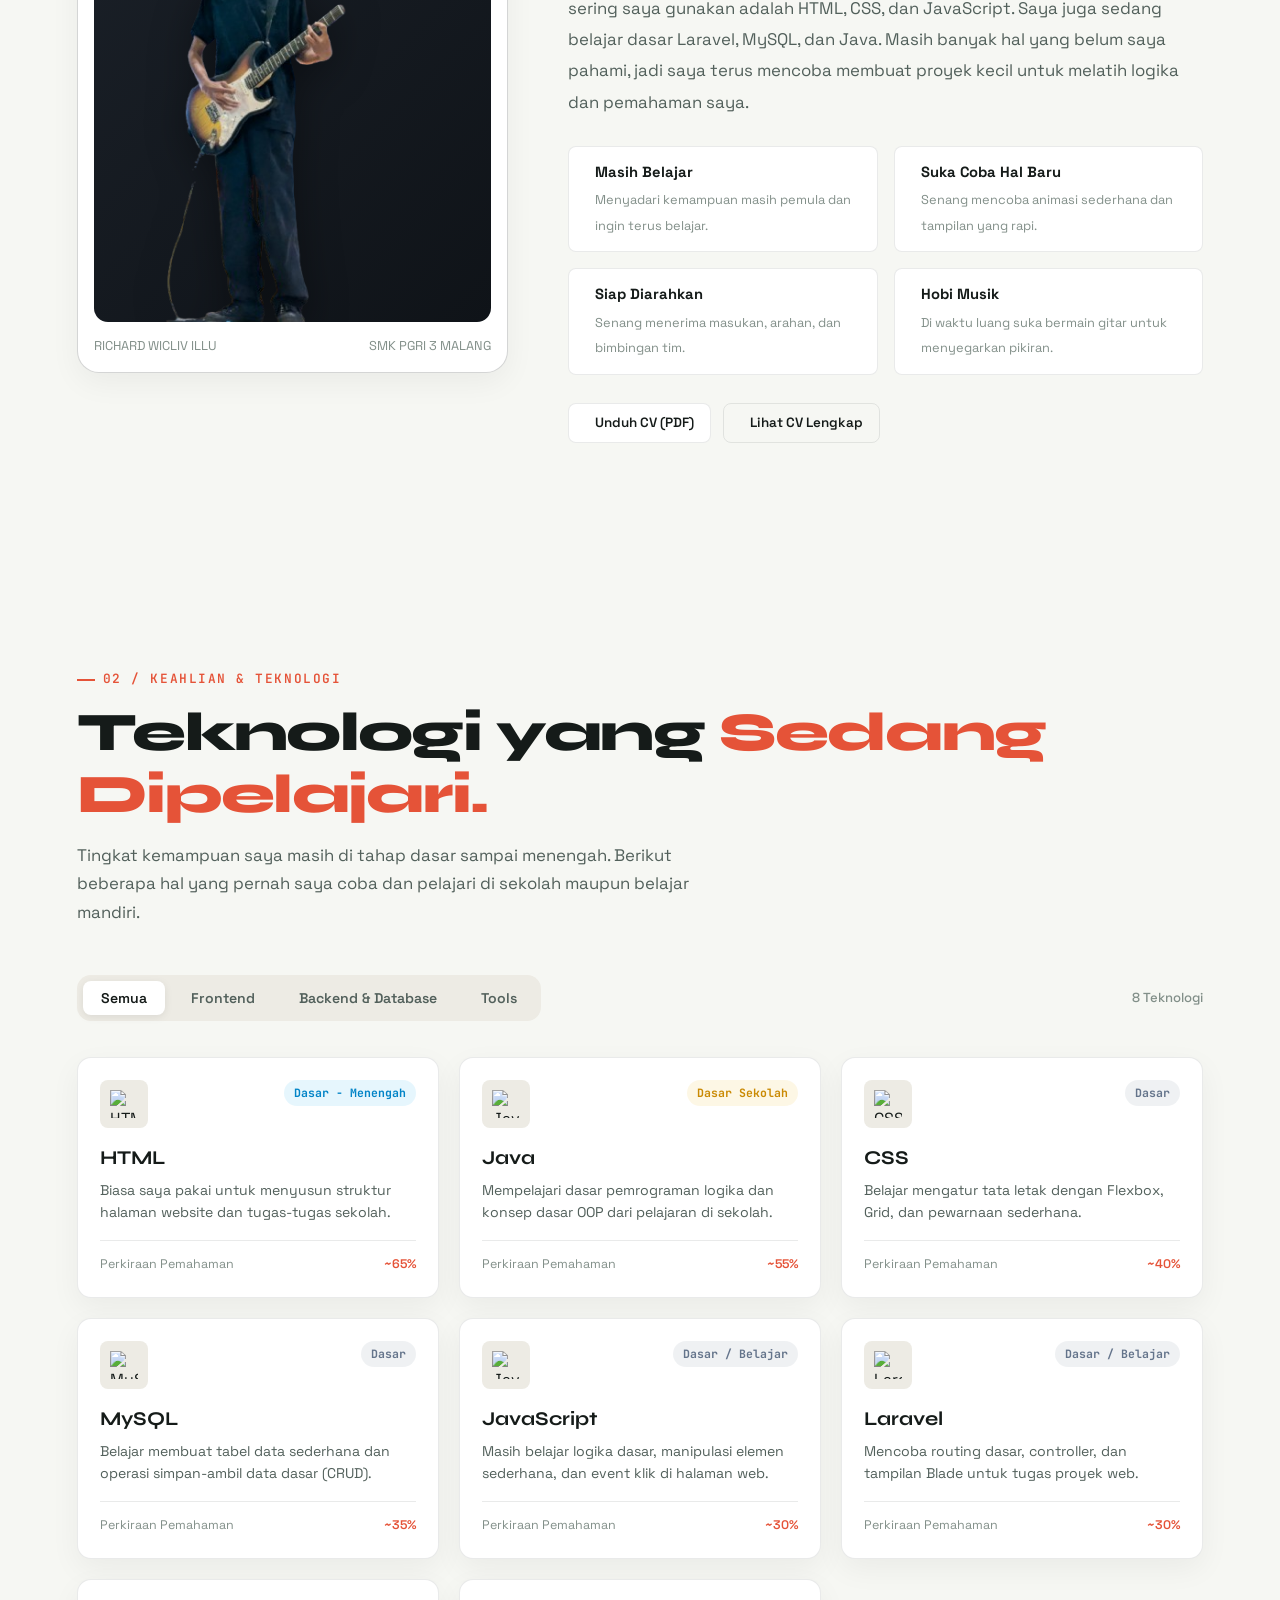
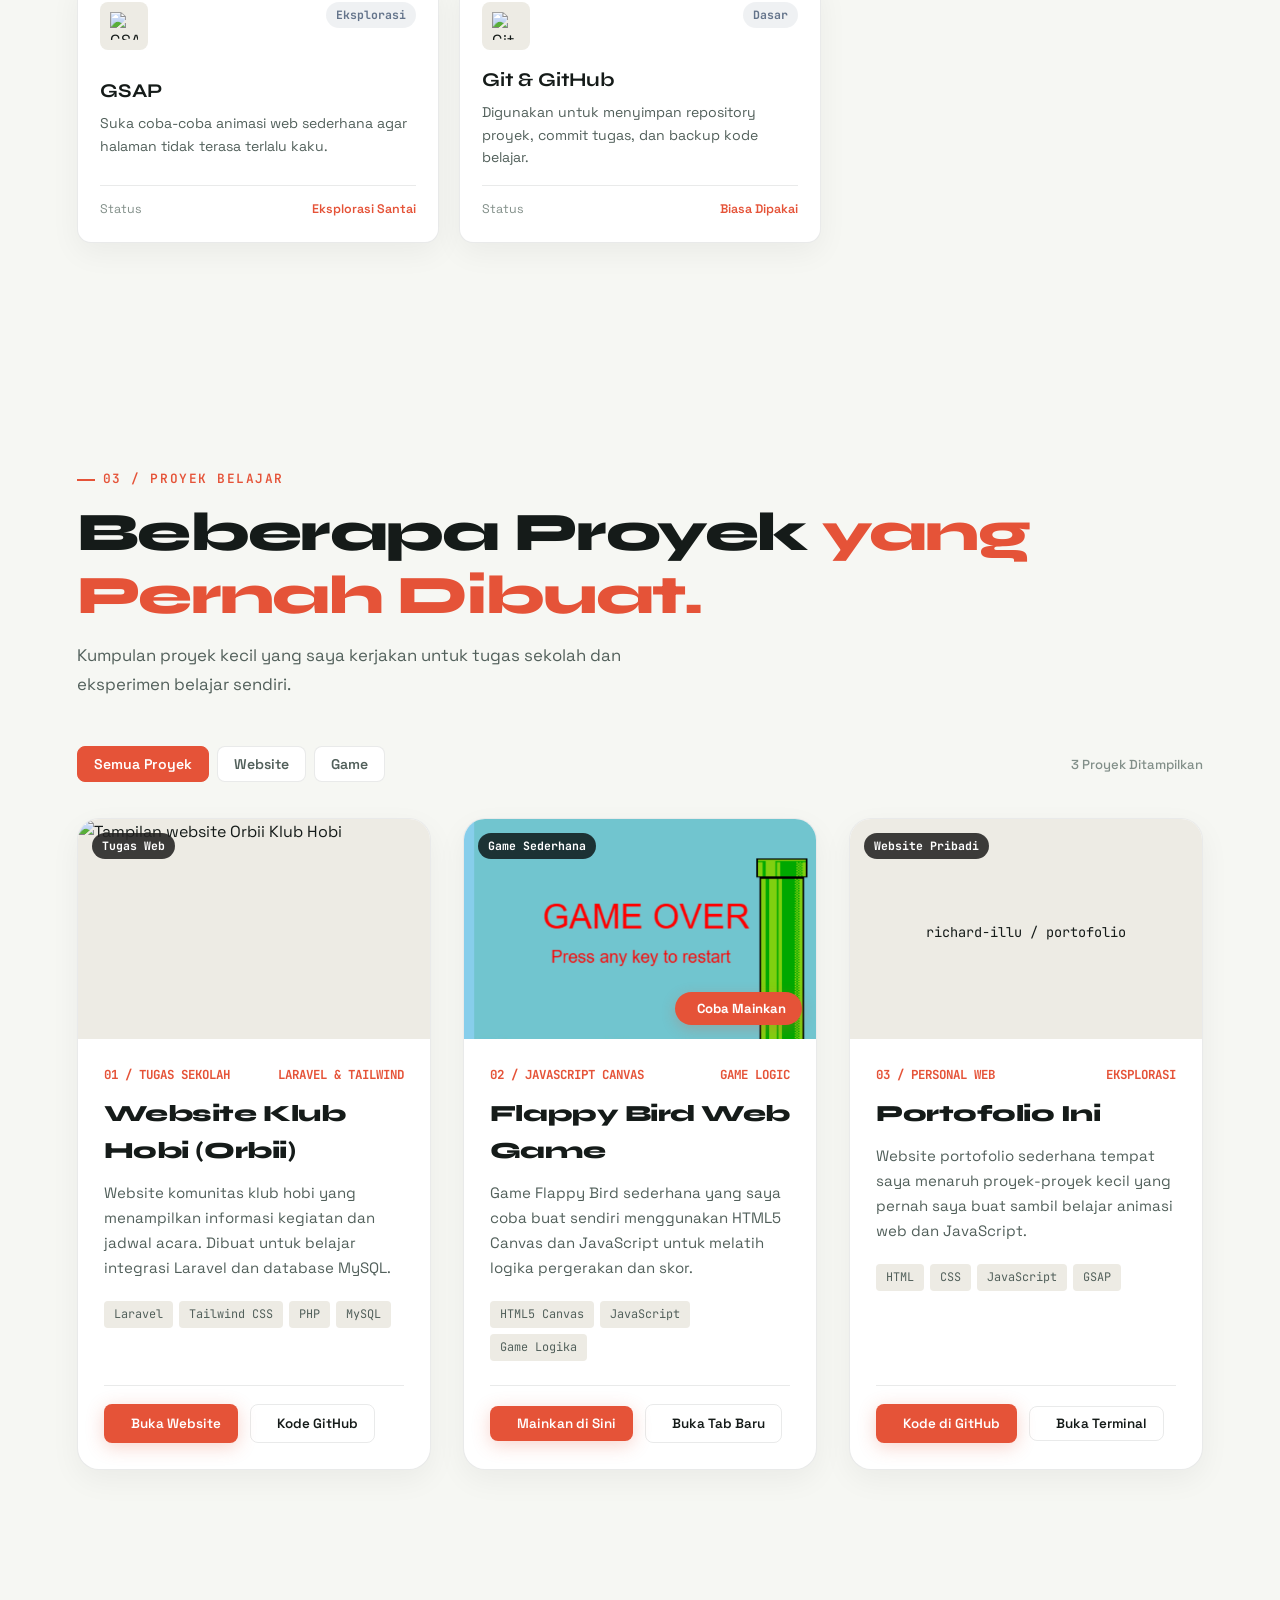
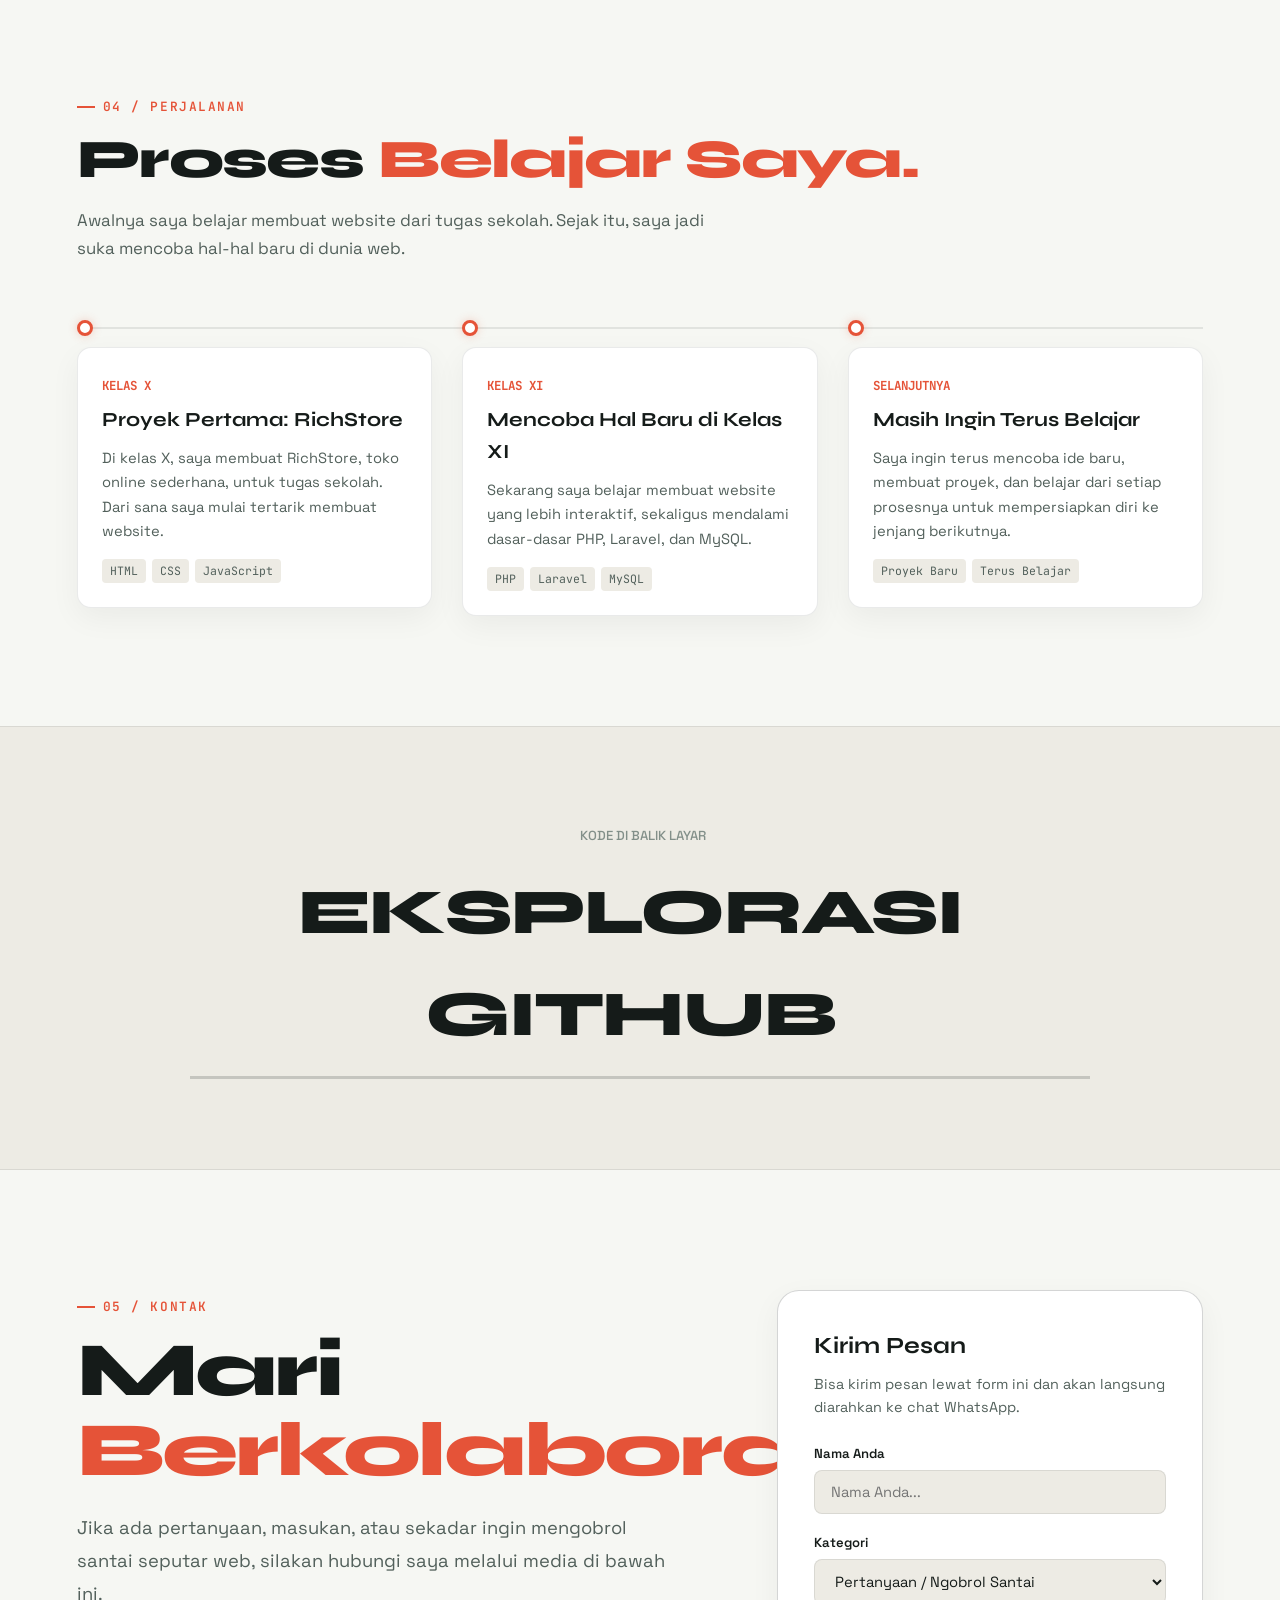
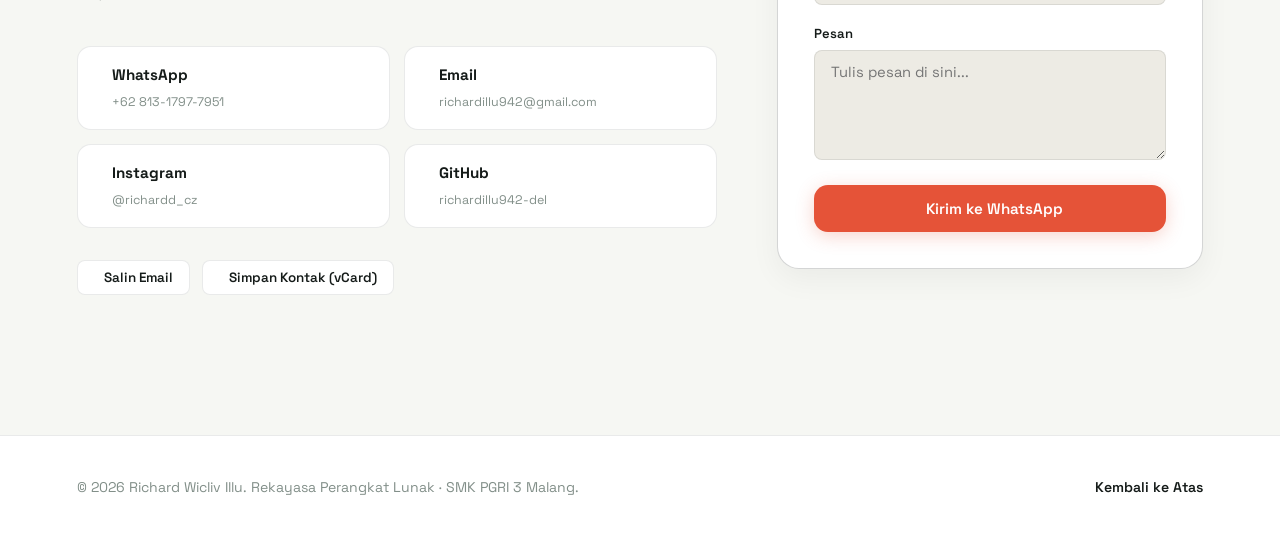
==== commit 2f32a6ca: "feat: initialize portfolio website with HTML, CSS, and interactive JavaScript files" ====
--- a/assets/index.html
+++ b/assets/index.html
@@ -1,33 +1,48 @@
 <!DOCTYPE html>
-<html lang="id">
+<html lang="id" data-theme="light">
+
 <head>
     <meta charset="UTF-8">
     <meta name="viewport" content="width=device-width, initial-scale=1.0">
-    <title>Richard Wicliv Illu | Siswa RPL &amp; Web Developer</title>
-    <meta name="description" content="Portofolio Richard Wicliv Illu, siswa kelas XI RPL di SMK PGRI 3 Malang. Lihat proyek web, keahlian, dan informasi kontak.">
-    <meta name="theme-color" content="#030303">
-    <meta property="og:title" content="Richard Wicliv Illu | Siswa RPL &amp; Web Developer">
-    <meta property="og:description" content="Portofolio Richard Wicliv Illu, siswa kelas XI RPL di SMK PGRI 3 Malang. Lihat proyek web, keahlian, dan informasi kontak.">
+    <title>Richard Wicliv Illu | Siswa RPL SMK PGRI 3 Malang</title>
+    <meta name="description" content="Portofolio Richard Wicliv Illu, siswa kelas XI RPL di SMK PGRI 3 Malang. Kumpulan proyek web sederhana, keahlian dasar, dan proses belajar.">
+    <meta name="theme-color" content="#f6f7f3">
+    <meta property="og:title" content="Richard Wicliv Illu | Siswa RPL SMK PGRI 3 Malang">
+    <meta property="og:description" content="Portofolio Richard Wicliv Illu, siswa kelas XI RPL di SMK PGRI 3 Malang. Kumpulan proyek web sederhana dan proses belajar.">
     <meta property="og:type" content="website">
     <meta property="og:image" content="img/icatz.jpg">
-    <link rel="icon" href="data:image/svg+xml,<svg xmlns=%27http://www.w3.org/2000/svg%27 viewBox=%270 0 100 100%27><text y=%27.9em%27 font-size=%2790%27></text></svg>">
-    <noscript><style>.preloader{display:none}.reveal-up,.line{opacity:1!important;transform:none!important}</style></noscript>
-    
+    <link rel="icon" href="data:image/svg+xml,<svg xmlns=%27http://www.w3.org/2000/svg%27 viewBox=%270 0 100 100%27><text y=%27.9em%27 font-size=%2790%27>⚡</text></svg>">
+
+    <noscript>
+        <style>
+            .preloader {
+                display: none !important
+            }
+        </style>
+    </noscript>
+
+    <!-- Google Fonts -->
     <link rel="preconnect" href="https://fonts.googleapis.com">
     <link rel="preconnect" href="https://fonts.gstatic.com" crossorigin>
-    <link href="https://fonts.googleapis.com/css2?family=DM+Serif+Display&family=Space+Grotesk:wght@400;500;600&family=Syne:wght@600;700;800&display=swap" rel="stylesheet">
-    
+    <link href="https://fonts.googleapis.com/css2?family=DM+Serif+Display&family=JetBrains+Mono:wght@400;500;700&family=Plus+Jakarta+Sans:wght@400;500;600;700&family=Space+Grotesk:wght@400;500;600;700&family=Syne:wght@600;700;800&display=swap" rel="stylesheet">
+
+    <!-- Phosphor Icons -->
     <script src="https://unpkg.com/@phosphor-icons/web"></script>
+
+    <!-- GSAP & Lenis -->
     <script src="https://cdnjs.cloudflare.com/ajax/libs/gsap/3.12.2/gsap.min.js"></script>
     <script src="https://cdnjs.cloudflare.com/ajax/libs/gsap/3.12.2/ScrollTrigger.min.js"></script>
     <script src="https://cdn.jsdelivr.net/npm/@studio-freight/lenis@1.0.42/dist/lenis.min.js"></script>
-    
+
+    <!-- Main Stylesheet -->
     <link rel="stylesheet" href="css/style.css">
 </head>
+
 <body>
-    <a href="#main" class="skip-link">Lewati ke konten</a>
-    
-    <div class="preloader">
+    <a href="#main" class="skip-link">Lewati ke konten utama</a>
+
+    <!-- Preloader -->
+    <div class="preloader" id="preloader" aria-label="Memuat portofolio">
         <div class="loader-content">
             <div class="loader-topline">
                 <span>RICHARD WICLIV ILLU</span>
@@ -35,278 +50,774 @@
             </div>
             <div class="loader-main">
                 <span class="loader-text">Richard<span>.</span></span>
-                <span class="loader-percentage" aria-live="polite">0%</span>
-            </div>
-            <div class="loader-progress" role="progressbar" aria-label="Memuat portofolio Richard" aria-valuemin="0" aria-valuemax="100" aria-valuenow="0">
-                <span class="loader-progress-fill"></span>
+                <span class="loader-percentage" id="loaderPercentage" aria-live="polite">0%</span>
+            </div>
+            <div class="loader-progress" role="progressbar" aria-label="Memuat portofolio" aria-valuemin="0" aria-valuemax="100" aria-valuenow="0">
+                <span class="loader-progress-fill" id="loaderFill"></span>
             </div>
             <div class="loader-bottomline">
-                <span>MEMUAT PENGALAMAN</span>
-                <span class="loader-status"><i></i> PLEASE WAIT</span>
+                <span>MEMUAT HALAMAN</span>
+                <span class="loader-status"><i></i> MOHON TUNGGU</span>
             </div>
         </div>
     </div>
 
-    <!-- Scroll Progress Bar -->
-    <div class="scroll-progress"></div>
-
-    <!-- Custom Cursor with Text Capability -->
-    <div class="cursor"><span class="cursor-text"></span></div>
-    
-    <div class="noise-overlay"></div>
-    <div class="orbs" aria-hidden="true"><i></i><i></i></div>
-
-    <nav class="navbar reveal-on-load">
-        <a href="#top" class="logo magnetic">RICHARD.</a>
+    <!-- Scroll Progress Indicator -->
+    <div class="scroll-progress" id="scrollProgress"></div>
+
+    <!-- Ambient Visual Glow Orbs & Noise -->
+    <div class="ambient-glow" aria-hidden="true">
+        <i></i><i></i>
+    </div>
+    <div class="noise-overlay" aria-hidden="true"></div>
+
+    <!-- Custom Cursor -->
+    <div class="cursor" id="customCursor">
+        <span class="cursor-text" id="cursorText"></span>
+    </div>
+
+    <!-- Navbar -->
+    <nav class="navbar" id="navbar">
+        <a href="#top" class="logo" aria-label="Richard Wicliv Illu">
+            RICHARD<span>.</span>
+        </a>
+
         <div class="nav-links">
+            <a href="#about">Tentang</a>
             <a href="#skills">Keahlian</a>
+            <a href="#karya">Karya</a>
             <a href="#journey">Perjalanan</a>
-            <a href="#karya">Karya</a>
             <a href="#kontak">Kontak</a>
         </div>
-        <div class="nav-status magnetic">
-            <span class="status-dot"></span> Siswa RPL · Kelas XI
+
+        <div class="nav-actions">
+            <span class="status-badge">
+                <span class="status-dot"></span> Siswa RPL · Kelas XI
+            </span>
+
+            <!-- Sound Effects Toggle Button -->
+            <button type="button" class="action-icon-btn" id="soundToggleBtn" aria-label="Toggle Sound Effects" title="Aktifkan/Matikan Efek Suara">
+                <i class="ph ph-speaker-high" id="soundIcon"></i>
+            </button>
+
+            <!-- Theme Toggle Button -->
+            <button type="button" class="action-icon-btn" id="themeToggleBtn" aria-label="Ganti Tema (Gelap/Terang)" title="Ganti Tema">
+                <i class="ph ph-moon" id="themeIcon"></i>
+            </button>
         </div>
     </nav>
 
-    <!-- Hero Section -->
-    <main id="main"><section class="hero" id="top">
-        <div class="hero-wrapper">
-            <h1 class="hero-title" aria-label="Halo, saya Richard Wicliv Illu">
-                <span class="hero-kicker">PORTOFOLIO 2026 <i></i> MALANG, INDONESIA</span>
-                <div class="line-wrap"><div class="line">Halo, saya</div></div>
-                <div class="line-wrap"><div class="line hero-name"><span class="typing-text">Richard</span></div></div>
-                <div class="line-wrap"><div class="line"><span class="typing-text">Wicliv Illu.</span><span class="typing-caret" aria-hidden="true"></span></div></div>
-            </h1>
-
-            <figure class="hero-photo reveal-on-load">
-                <img src="img/icatz.jpg" alt="Foto Richard Wicliv Illu">
-                <figcaption>RICHARD WICLIV ILLU <span>XI / RPL</span></figcaption>
-            </figure>
-            
-            <div class="hero-bottom reveal-on-load">
-                <p class="hero-copy">Saya siswa kelas XI RPL di SMK PGRI 3 Malang. Di sini saya menampilkan proyek-proyek yang saya buat sambil belajar web.</p>
-                <div class="hero-cta">
-                    <a href="#karya" class="btn btn-primary">Lihat Projek</a>
-                    <a href="https://wa.me/6281317977951?text=Halo%20Richard%2C%20saya%20lihat%20portofolio%20kamu." target="_blank" rel="noopener" class="btn btn-ghost">Hubungi saya</a>
-                    <a href="cv-richard-wicliv-illu.pdf" class="btn btn-ghost cv-download" download><i class="ph ph-download-simple" aria-hidden="true"></i> Unduh CV</a>
-                    <a href="cv-richard-wicliv-illu.pdf" class="btn btn-ghost cv-preview" target="_blank" rel="noopener"><i class="ph ph-eye" aria-hidden="true"></i> Lihat CV</a>
-                </div>
-            </div>
-            
-            <div class="scroll-indicator reveal-on-load">
-                <div class="mouse"></div>
-                <span>Scroll Down</span>
-            </div>
-        </div>
-    </section>
-
-    <div class="marquee-section reveal-up">
-        <div class="marquee">
+    <!-- Main Content -->
+    <main id="main">
+        <!-- Hero Section -->
+        <section class="hero" id="top">
+            <div class="hero-wrapper">
+                <div class="hero-content">
+                    <div class="hero-badge-wrap">
+                        <span class="hero-pill">
+                            <i class="ph ph-sparkle"></i> PORTOFOLIO 2026
+                        </span>
+                        <span class="hero-location">
+                            <i class="ph ph-map-pin"></i> Malang, Jawa Timur
+                        </span>
+                    </div>
+
+                    <div class="hero-headline-wrap">
+                        <span class="greeting">Halo, saya</span>
+                        <h1 class="hero-title">
+                            <span class="name-highlight">Richard</span> Wicliv Illu.
+                        </h1>
+                    </div>
+
+                    <div class="hero-role-rotator" aria-label="Fokus">
+                        <span class="role-prefix">&gt;</span>
+                        <span class="role-text" id="roleRotatorText">Siswa RPL · SMK PGRI 3 Malang</span>
+                    </div>
+
+                    <p class="hero-copy">
+                        Saya siswa kelas XI RPL di <strong>SMK PGRI 3 Malang</strong>. Di sini saya menampilkan beberapa proyek sederhana yang pernah saya buat sambil belajar membuat website.
+                    </p>
+
+                    <div class="hero-cta">
+                        <a href="#karya" class="btn btn-primary">
+                            <i class="ph ph-cards"></i> Lihat Proyek
+                        </a>
+                        <a href="https://wa.me/6281317977951?text=Halo%20Richard%2C%20saya%20lihat%20portofolio%20kamu." target="_blank" rel="noopener" class="btn btn-secondary">
+                            <i class="ph ph-whatsapp-logo"></i> Hubungi Saya
+                        </a>
+                        <a href="cv-richard-wicliv-illu.pdf" class="btn btn-ghost" download>
+                            <i class="ph ph-download-simple"></i> Unduh CV (PDF)
+                        </a>
+                    </div>
+
+                    <div class="hero-stats-row">
+                        <div class="hero-stat-item">
+                            <strong>3</strong>
+                            <span>Proyek Pilihan</span>
+                        </div>
+                        <div class="hero-stat-item">
+                            <strong>Kelas XI</strong>
+                            <span>RPL SMK PGRI 3</span>
+                        </div>
+                        <div class="hero-stat-item">
+                            <strong>Malang</strong>
+                            <span>Jawa Timur</span>
+                        </div>
+                    </div>
+                </div>
+
+                <!-- Hero Visual / Interactive Avatar Card -->
+                <div class="hero-visual">
+                    <div class="hero-card-container">
+                        <div class="hero-photo-tabs" role="tablist" aria-label="Pilih foto">
+                            <button type="button" class="photo-tab-btn active" id="tabStudentPhoto" role="tab" aria-selected="true">
+                                <i class="ph ph-student"></i> Profil Sekolah
+                            </button>
+                            <button type="button" class="photo-tab-btn" id="tabGuitarPhoto" role="tab" aria-selected="false">
+                                <i class="ph ph-guitar"></i> Hobi Musik
+                            </button>
+                        </div>
+
+                        <div class="hero-photo-viewport">
+                            <img src="img/icatz.jpg" alt="Foto Richard Wicliv Illu" class="hero-avatar-img student-photo" id="avatarStudent">
+                            <img src="img/icatz3-removebg-preview.png" alt="Richard bermain gitar di panggung" class="hero-avatar-img guitar-photo hidden-photo" id="avatarGuitar">
+                        </div>
+
+                        <div class="hero-card-footer">
+                            <div>
+                                <strong>RICHARD WICLIV ILLU</strong>
+                                <p id="avatarCaption">Kelas XI RPL · SMK PGRI 3 Malang</p>
+                            </div>
+                            <span class="hero-pill" style="padding: 4px 10px; font-size: 0.72rem;">SMK PGRI 3</span>
+                        </div>
+                    </div>
+
+                    <!-- Floating Terminal Trigger -->
+                    <button type="button" class="hero-floating-code" id="heroTerminalTrigger" title="Buka Terminal">
+                        <i class="ph ph-terminal-window"></i>
+                        <span>console.log("masih belajar web");</span>
+                    </button>
+                </div>
+            </div>
+        </section>
+
+        <!-- Marquee Banner -->
+        <div class="marquee-section" aria-hidden="true">
             <div class="marquee-inner">
                 <span>FRONTEND</span><span class="dot">•</span>
                 <span>BACKEND</span><span class="dot">•</span>
                 <span>UI/UX</span><span class="dot">•</span>
                 <span>ANIMATION</span><span class="dot">•</span>
+                <span>HTML</span><span class="dot">•</span>
+                <span>CSS</span><span class="dot">•</span>
+                <span>JAVASCRIPT</span><span class="dot">•</span>
+                <span>LARAVEL</span><span class="dot">•</span>
+                <span>MYSQL</span><span class="dot">•</span>
                 <span>FRONTEND</span><span class="dot">•</span>
                 <span>BACKEND</span><span class="dot">•</span>
                 <span>UI/UX</span><span class="dot">•</span>
                 <span>ANIMATION</span><span class="dot">•</span>
+                <span>HTML</span><span class="dot">•</span>
+                <span>CSS</span><span class="dot">•</span>
+                <span>JAVASCRIPT</span><span class="dot">•</span>
+                <span>LARAVEL</span><span class="dot">•</span>
+                <span>MYSQL</span><span class="dot">•</span>
+            </div>
+        </div>
+
+        <!-- About Section -->
+        <section class="about-section" id="about">
+            <div class="section-header">
+                <span class="section-kicker"><i></i> 01 / TENTANG SAYA</span>
+                <h2 class="section-title">Sedikit Cerita <span>Tentang Saya.</span></h2>
+            </div>
+
+            <div class="about-layout">
+                <div class="about-portrait-card">
+                    <div class="about-portrait-inner">
+                        <img src="img/icatz3-removebg-preview.png" alt="Richard bermain gitar di panggung">
+                    </div>
+                    <div class="about-portrait-meta">
+                        <span>RICHARD WICLIV ILLU</span>
+                        <span>SMK PGRI 3 MALANG</span>
+                    </div>
+                </div>
+
+                <div class="about-content">
+                    <h3>Belajar dari Tugas Sekolah Sampai Suka Ngulik Web</h3>
+                    <p class="about-copy">
+                        Awalnya saya belajar membuat website dari tugas sekolah waktu kelas X. Sejak mencoba membuat toko online sederhana (RichStore), saya jadi suka mencoba hal-hal baru di dunia web.
+                    </p>
+                    <p class="about-copy">
+                        Di sekolah, saya belajar dasar-dasar Rekayasa Perangkat Lunak. Yang paling sering saya gunakan adalah HTML, CSS, dan JavaScript. Saya juga sedang belajar dasar Laravel, MySQL, dan Java. Masih banyak hal yang belum saya pahami, jadi saya terus mencoba membuat proyek kecil untuk melatih logika dan pemahaman saya.
+                    </p>
+
+                    <div class="about-highlights">
+                        <div class="about-highlight-item">
+                            <i class="ph ph-book-open"></i>
+                            <div>
+                                <strong>Masih Belajar</strong>
+                                <span>Menyadari kemampuan masih pemula dan ingin terus belajar.</span>
+                            </div>
+                        </div>
+                        <div class="about-highlight-item">
+                            <i class="ph ph-lightbulb"></i>
+                            <div>
+                                <strong>Suka Coba Hal Baru</strong>
+                                <span>Senang mencoba animasi sederhana dan tampilan yang rapi.</span>
+                            </div>
+                        </div>
+                        <div class="about-highlight-item">
+                            <i class="ph ph-users"></i>
+                            <div>
+                                <strong>Siap Diarahkan</strong>
+                                <span>Senang menerima masukan, arahan, dan bimbingan tim.</span>
+                            </div>
+                        </div>
+                        <div class="about-highlight-item">
+                            <i class="ph ph-guitar"></i>
+                            <div>
+                                <strong>Hobi Musik</strong>
+                                <span>Di waktu luang suka bermain gitar untuk menyegarkan pikiran.</span>
+                            </div>
+                        </div>
+                    </div>
+
+                    <div style="margin-top: 24px; display: flex; gap: 12px; flex-wrap: wrap;">
+                        <a href="cv-richard-wicliv-illu.pdf" class="btn btn-secondary btn-sm" download>
+                            <i class="ph ph-download-simple"></i> Unduh CV (PDF)
+                        </a>
+                        <a href="cv-richard-wicliv-illu.pdf" target="_blank" rel="noopener" class="btn btn-ghost btn-sm">
+                            <i class="ph ph-file-text"></i> Lihat CV Lengkap
+                        </a>
+                    </div>
+                </div>
+            </div>
+        </section>
+
+        <!-- Skills & Tech Matrix Section -->
+        <section class="skills-section" id="skills">
+            <div class="section-header">
+                <span class="section-kicker"><i></i> 02 / KEAHLIAN &amp; TEKNOLOGI</span>
+                <h2 class="section-title">Teknologi yang <span>Sedang Dipelajari.</span></h2>
+                <p class="section-desc">Tingkat kemampuan saya masih di tahap dasar sampai menengah. Berikut beberapa hal yang pernah saya coba dan pelajari di sekolah maupun belajar mandiri.</p>
+            </div>
+
+            <div class="skills-toolbar">
+                <div class="skills-category-tabs" role="tablist" aria-label="Filter kategori keahlian">
+                    <button type="button" class="skills-tab-btn active" data-skill-filter="all" role="tab" aria-selected="true">Semua</button>
+                    <button type="button" class="skills-tab-btn" data-skill-filter="frontend" role="tab" aria-selected="false">Frontend</button>
+                    <button type="button" class="skills-tab-btn" data-skill-filter="backend" role="tab" aria-selected="false">Backend &amp; Database</button>
+                    <button type="button" class="skills-tab-btn" data-skill-filter="tools" role="tab" aria-selected="false">Tools</button>
+                </div>
+                <span class="hero-location" id="skillsCountLabel">8 Teknologi</span>
+            </div>
+
+            <div class="skills-grid" id="skillsGrid">
+                <!-- HTML5 -->
+                <article class="skill-card" data-category="frontend">
+                    <div class="skill-card-top">
+                        <div class="skill-icon-wrap">
+                            <img src="https://cdn.simpleicons.org/html5/E34F26" alt="HTML5">
+                        </div>
+                        <span class="skill-badge" style="background: rgba(14, 165, 233, 0.1); color: #0284c7;">Dasar - Menengah</span>
+                    </div>
+                    <div>
+                        <h3 class="skill-name">HTML</h3>
+                        <p class="skill-desc">Biasa saya pakai untuk menyusun struktur halaman website dan tugas-tugas sekolah.</p>
+                    </div>
+                    <div class="skill-card-bottom">
+                        <span>Perkiraan Pemahaman</span>
+                        <span class="skill-status-tag">~65%</span>
+                    </div>
+                </article>
+
+                <!-- Java -->
+                <article class="skill-card" data-category="backend">
+                    <div class="skill-card-top">
+                        <div class="skill-icon-wrap">
+                            <img src="https://cdn.simpleicons.org/openjdk/ED8B00" alt="Java">
+                        </div>
+                        <span class="skill-badge" style="background: rgba(234, 179, 8, 0.1); color: #ca8a04;">Dasar Sekolah</span>
+                    </div>
+                    <div>
+                        <h3 class="skill-name">Java</h3>
+                        <p class="skill-desc">Mempelajari dasar pemrograman logika dan konsep dasar OOP dari pelajaran di sekolah.</p>
+                    </div>
+                    <div class="skill-card-bottom">
+                        <span>Perkiraan Pemahaman</span>
+                        <span class="skill-status-tag">~55%</span>
+                    </div>
+                </article>
+
+                <!-- CSS3 -->
+                <article class="skill-card" data-category="frontend">
+                    <div class="skill-card-top">
+                        <div class="skill-icon-wrap">
+                            <img src="https://cdn.simpleicons.org/css/1572B6" alt="CSS3">
+                        </div>
+                        <span class="skill-badge" style="background: rgba(100, 116, 139, 0.1); color: #64748b;">Dasar</span>
+                    </div>
+                    <div>
+                        <h3 class="skill-name">CSS</h3>
+                        <p class="skill-desc">Belajar mengatur tata letak dengan Flexbox, Grid, dan pewarnaan sederhana.</p>
+                    </div>
+                    <div class="skill-card-bottom">
+                        <span>Perkiraan Pemahaman</span>
+                        <span class="skill-status-tag">~40%</span>
+                    </div>
+                </article>
+
+                <!-- MySQL -->
+                <article class="skill-card" data-category="backend">
+                    <div class="skill-card-top">
+                        <div class="skill-icon-wrap">
+                            <img src="https://cdn.simpleicons.org/mysql/4479A1" alt="MySQL">
+                        </div>
+                        <span class="skill-badge" style="background: rgba(100, 116, 139, 0.1); color: #64748b;">Dasar</span>
+                    </div>
+                    <div>
+                        <h3 class="skill-name">MySQL</h3>
+                        <p class="skill-desc">Belajar membuat tabel data sederhana dan operasi simpan-ambil data dasar (CRUD).</p>
+                    </div>
+                    <div class="skill-card-bottom">
+                        <span>Perkiraan Pemahaman</span>
+                        <span class="skill-status-tag">~35%</span>
+                    </div>
+                </article>
+
+                <!-- JavaScript -->
+                <article class="skill-card" data-category="frontend">
+                    <div class="skill-card-top">
+                        <div class="skill-icon-wrap">
+                            <img src="https://cdn.simpleicons.org/javascript/F7DF1E" alt="JavaScript">
+                        </div>
+                        <span class="skill-badge" style="background: rgba(100, 116, 139, 0.1); color: #64748b;">Dasar / Belajar</span>
+                    </div>
+                    <div>
+                        <h3 class="skill-name">JavaScript</h3>
+                        <p class="skill-desc">Masih belajar logika dasar, manipulasi elemen sederhana, dan event klik di halaman web.</p>
+                    </div>
+                    <div class="skill-card-bottom">
+                        <span>Perkiraan Pemahaman</span>
+                        <span class="skill-status-tag">~30%</span>
+                    </div>
+                </article>
+
+                <!-- Laravel -->
+                <article class="skill-card" data-category="backend">
+                    <div class="skill-card-top">
+                        <div class="skill-icon-wrap">
+                            <img src="https://cdn.simpleicons.org/laravel/FF2D20" alt="Laravel">
+                        </div>
+                        <span class="skill-badge" style="background: rgba(100, 116, 139, 0.1); color: #64748b;">Dasar / Belajar</span>
+                    </div>
+                    <div>
+                        <h3 class="skill-name">Laravel</h3>
+                        <p class="skill-desc">Mencoba routing dasar, controller, dan tampilan Blade untuk tugas proyek web.</p>
+                    </div>
+                    <div class="skill-card-bottom">
+                        <span>Perkiraan Pemahaman</span>
+                        <span class="skill-status-tag">~30%</span>
+                    </div>
+                </article>
+
+                <!-- GSAP -->
+                <article class="skill-card" data-category="frontend">
+                    <div class="skill-card-top">
+                        <div class="skill-icon-wrap">
+                            <img src="https://cdn.simpleicons.org/greensock/88CE02" alt="GSAP">
+                        </div>
+                        <span class="skill-badge" style="background: rgba(100, 116, 139, 0.1); color: #64748b;">Eksplorasi</span>
+                    </div>
+                    <div>
+                        <h3 class="skill-name">GSAP</h3>
+                        <p class="skill-desc">Suka coba-coba animasi web sederhana agar halaman tidak terasa terlalu kaku.</p>
+                    </div>
+                    <div class="skill-card-bottom">
+                        <span>Status</span>
+                        <span class="skill-status-tag">Eksplorasi Santai</span>
+                    </div>
+                </article>
+
+                <!-- Git & GitHub -->
+                <article class="skill-card" data-category="tools">
+                    <div class="skill-card-top">
+                        <div class="skill-icon-wrap">
+                            <img src="https://cdn.simpleicons.org/git/F05032" alt="Git">
+                        </div>
+                        <span class="skill-badge" style="background: rgba(100, 116, 139, 0.1); color: #64748b;">Dasar</span>
+                    </div>
+                    <div>
+                        <h3 class="skill-name">Git &amp; GitHub</h3>
+                        <p class="skill-desc">Digunakan untuk menyimpan repository proyek, commit tugas, dan backup kode belajar.</p>
+                    </div>
+                    <div class="skill-card-bottom">
+                        <span>Status</span>
+                        <span class="skill-status-tag">Biasa Dipakai</span>
+                    </div>
+                </article>
+            </div>
+        </section>
+
+        <!-- Projects / Karya Section -->
+        <section class="project-section" id="karya">
+            <div class="section-header">
+                <span class="section-kicker"><i></i> 03 / PROYEK BELAJAR</span>
+                <h2 class="section-title">Beberapa Proyek <span>yang Pernah Dibuat.</span></h2>
+                <p class="section-desc">Kumpulan proyek kecil yang saya kerjakan untuk tugas sekolah dan eksperimen belajar sendiri.</p>
+            </div>
+
+            <div class="project-toolbar">
+                <div class="project-filters" role="group" aria-label="Filter kategori proyek">
+                    <button type="button" class="project-filter-btn active" data-filter="all">Semua Proyek</button>
+                    <button type="button" class="project-filter-btn" data-filter="web">Website</button>
+                    <button type="button" class="project-filter-btn" data-filter="game">Game</button>
+                </div>
+                <span class="hero-location" id="projectCountDisplay">3 Proyek Ditampilkan</span>
+            </div>
+
+            <div class="project-grid" id="projectGrid">
+                <!-- Project 1: Orbii Hobby Club -->
+                <article class="project-card" data-category="web">
+                    <div class="project-media-wrap">
+                        <span class="project-badge-pill">Tugas Web</span>
+                        <img src="https://orbii.web.id/images/cover/hero-img.png" alt="Tampilan website Orbii Klub Hobi" class="project-img" loading="lazy">
+                    </div>
+                    <div class="project-info">
+                        <div>
+                            <div class="project-meta-top">
+                                <span>01 / TUGAS SEKOLAH</span>
+                                <span>LARAVEL &amp; TAILWIND</span>
+                            </div>
+                            <h3 class="project-title">Website Klub Hobi (Orbii)</h3>
+                            <p class="project-desc">
+                                Website komunitas klub hobi yang menampilkan informasi kegiatan dan jadwal acara. Dibuat untuk belajar integrasi Laravel dan database MySQL.
+                            </p>
+                            <div class="project-tags">
+                                <span>Laravel</span>
+                                <span>Tailwind CSS</span>
+                                <span>PHP</span>
+                                <span>MySQL</span>
+                            </div>
+                        </div>
+                        <div class="project-actions">
+                            <a href="https://orbii.web.id/" target="_blank" rel="noopener" class="btn btn-primary btn-sm">
+                                <i class="ph ph-arrow-up-right"></i> Buka Website
+                            </a>
+                            <a href="https://github.com/richardillu942-del" target="_blank" rel="noopener" class="btn btn-ghost btn-sm">
+                                <i class="ph ph-github-logo"></i> Kode GitHub
+                            </a>
+                        </div>
+                    </div>
+                </article>
+
+                <!-- Project 2: Flappy Bird Game -->
+                <article class="project-card" data-category="game">
+                    <div class="project-media-wrap">
+                        <span class="project-badge-pill">Game Sederhana</span>
+                        <button type="button" class="project-quick-play-btn" id="openGameModalBtn" title="Mainkan di sini langsung">
+                            <i class="ph ph-game-controller"></i> Coba Mainkan
+                        </button>
+                        <img src="img/image.png" alt="Tangkapan layar game Flappy Bird buatan Richard" class="project-img" loading="lazy">
+                    </div>
+                    <div class="project-info">
+                        <div>
+                            <div class="project-meta-top">
+                                <span>02 / JAVASCRIPT CANVAS</span>
+                                <span>GAME LOGIC</span>
+                            </div>
+                            <h3 class="project-title">Flappy Bird Web Game</h3>
+                            <p class="project-desc">
+                                Game Flappy Bird sederhana yang saya coba buat sendiri menggunakan HTML5 Canvas dan JavaScript untuk melatih logika pergerakan dan skor.
+                            </p>
+                            <div class="project-tags">
+                                <span>HTML5 Canvas</span>
+                                <span>JavaScript</span>
+                                <span>Game Logika</span>
+                            </div>
+                        </div>
+                        <div class="project-actions">
+                            <button type="button" class="btn btn-primary btn-sm" id="btnPlayFlappy">
+                                <i class="ph ph-play"></i> Mainkan di Sini
+                            </button>
+                            <a href="https://flappybirdrch.vercel.app/" target="_blank" rel="noopener" class="btn btn-ghost btn-sm">
+                                <i class="ph ph-arrow-up-right"></i> Buka Tab Baru
+                            </a>
+                        </div>
+                    </div>
+                </article>
+
+                <!-- Project 3: This Portfolio -->
+                <article class="project-card" data-category="web">
+                    <div class="project-media-wrap" style="background: var(--bg-secondary); display: flex; align-items: center; justify-content: center; padding: 20px;">
+                        <span class="project-badge-pill">Website Pribadi</span>
+                        <div style="text-align: center;">
+                            <i class="ph ph-browsers" style="font-size: 3.2rem; color: var(--accent);"></i>
+                            <p style="font-family: var(--font-mono); font-size: 0.85rem; color: var(--text-primary); margin-top: 8px;">richard-illu / portofolio</p>
+                        </div>
+                    </div>
+                    <div class="project-info">
+                        <div>
+                            <div class="project-meta-top">
+                                <span>03 / PERSONAL WEB</span>
+                                <span>EKSPLORASI</span>
+                            </div>
+                            <h3 class="project-title">Portofolio Ini</h3>
+                            <p class="project-desc">
+                                Website portofolio sederhana tempat saya menaruh proyek-proyek kecil yang pernah saya buat sambil belajar animasi web dan JavaScript.
+                            </p>
+                            <div class="project-tags">
+                                <span>HTML</span>
+                                <span>CSS</span>
+                                <span>JavaScript</span>
+                                <span>GSAP</span>
+                            </div>
+                        </div>
+                        <div class="project-actions">
+                            <a href="https://github.com/richardillu942-del" target="_blank" rel="noopener" class="btn btn-primary btn-sm">
+                                <i class="ph ph-github-logo"></i> Kode di GitHub
+                            </a>
+                            <button type="button" class="btn btn-ghost btn-sm" id="btnOpenTerminalQuick">
+                                <i class="ph ph-terminal"></i> Buka Terminal
+                            </button>
+                        </div>
+                    </div>
+                </article>
+            </div>
+        </section>
+
+        <!-- Journey / Timeline Section -->
+        <section class="journey-section" id="journey">
+            <div class="section-header">
+                <span class="section-kicker"><i></i> 04 / PERJALANAN</span>
+                <h2 class="section-title">Proses <span>Belajar Saya.</span></h2>
+                <p class="section-desc">Awalnya saya belajar membuat website dari tugas sekolah. Sejak itu, saya jadi suka mencoba hal-hal baru di dunia web.</p>
+            </div>
+
+            <ol class="timeline">
+                <li class="timeline-item">
+                    <span class="timeline-dot"></span>
+                    <div class="timeline-card">
+                        <span class="timeline-year">KELAS X</span>
+                        <h3>Proyek Pertama: RichStore</h3>
+                        <p>Di kelas X, saya membuat RichStore, toko online sederhana, untuk tugas sekolah. Dari sana saya mulai tertarik membuat website.</p>
+                        <div class="timeline-tags">
+                            <span>HTML</span>
+                            <span>CSS</span>
+                            <span>JavaScript</span>
+                        </div>
+                    </div>
+                </li>
+
+                <li class="timeline-item">
+                    <span class="timeline-dot"></span>
+                    <div class="timeline-card">
+                        <span class="timeline-year">KELAS XI</span>
+                        <h3>Mencoba Hal Baru di Kelas XI</h3>
+                        <p>Sekarang saya belajar membuat website yang lebih interaktif, sekaligus mendalami dasar-dasar PHP, Laravel, dan MySQL.</p>
+                        <div class="timeline-tags">
+                            <span>PHP</span>
+                            <span>Laravel</span>
+                            <span>MySQL</span>
+                        </div>
+                    </div>
+                </li>
+
+                <li class="timeline-item">
+                    <span class="timeline-dot"></span>
+                    <div class="timeline-card">
+                        <span class="timeline-year">SELANJUTNYA</span>
+                        <h3>Masih Ingin Terus Belajar</h3>
+                        <p>Saya ingin terus mencoba ide baru, membuat proyek, dan belajar dari setiap prosesnya untuk mempersiapkan diri ke jenjang berikutnya.</p>
+                        <div class="timeline-tags">
+                            <span>Proyek Baru</span>
+                            <span>Terus Belajar</span>
+                        </div>
+                    </div>
+                </li>
+            </ol>
+        </section>
+
+        <!-- Giant GitHub Call to Action -->
+        <section class="github-cta-section">
+            <div class="github-cta-wrapper">
+                <p class="hero-location" style="justify-content: center; margin-bottom: 16px;">
+                    <i class="ph ph-git-branch"></i> KODE DI BALIK LAYAR
+                </p>
+                <a href="https://github.com/richardillu942-del" target="_blank" rel="noopener" class="giant-cta">
+                    <span>EKSPLORASI GITHUB</span>
+                    <i class="ph ph-arrow-up-right"></i>
+                </a>
+            </div>
+        </section>
+
+        <!-- Contact Section -->
+        <section class="contact-section" id="kontak">
+            <div class="contact-layout">
+                <div>
+                    <span class="section-kicker"><i></i> 05 / KONTAK</span>
+                    <h2 class="contact-title">Mari <span>Berkolaborasi.</span></h2>
+                    <p class="contact-lead">
+                        Jika ada pertanyaan, masukan, atau sekadar ingin mengobrol santai seputar web, silakan hubungi saya melalui media di bawah ini.
+                    </p>
+
+                    <div class="contact-cards-grid">
+                        <a href="https://wa.me/6281317977951?text=Halo%20Richard%2C%20saya%20lihat%20portofolio%20kamu." target="_blank" rel="noopener" class="social-card-btn">
+                            <i class="ph ph-whatsapp-logo"></i>
+                            <div>
+                                <strong>WhatsApp</strong>
+                                <span>+62 813-1797-7951</span>
+                            </div>
+                        </a>
+
+                        <a href="mailto:richardillu942@gmail.com" class="social-card-btn">
+                            <i class="ph ph-envelope-simple"></i>
+                            <div>
+                                <strong>Email</strong>
+                                <span>richardillu942@gmail.com</span>
+                            </div>
+                        </a>
+
+                        <a href="https://instagram.com/richardd_cz" target="_blank" rel="noopener" class="social-card-btn">
+                            <i class="ph ph-instagram-logo"></i>
+                            <div>
+                                <strong>Instagram</strong>
+                                <span>@richardd_cz</span>
+                            </div>
+                        </a>
+
+                        <a href="https://github.com/richardillu942-del" target="_blank" rel="noopener" class="social-card-btn">
+                            <i class="ph ph-github-logo"></i>
+                            <div>
+                                <strong>GitHub</strong>
+                                <span>richardillu942-del</span>
+                            </div>
+                        </a>
+                    </div>
+
+                    <div class="contact-quick-tools">
+                        <button type="button" class="btn btn-secondary btn-sm" id="btnCopyEmail" data-email="richardillu942@gmail.com">
+                            <i class="ph ph-copy-simple"></i> Salin Email
+                        </button>
+                        <button type="button" class="btn btn-secondary btn-sm" id="btnSaveVcard">
+                            <i class="ph ph-address-book"></i> Simpan Kontak (vCard)
+                        </button>
+                    </div>
+
+                    <div class="contact-feedback-toast" id="contactToast" role="status" aria-live="polite"></div>
+                </div>
+
+                <!-- Direct Message Form Card (WhatsApp Generator) -->
+                <div class="contact-form-card">
+                    <h3>Kirim Pesan</h3>
+                    <p>Bisa kirim pesan lewat form ini dan akan langsung diarahkan ke chat WhatsApp.</p>
+
+                    <form id="quickContactForm">
+                        <div class="form-group">
+                            <label for="senderName">Nama Anda</label>
+                            <input type="text" id="senderName" class="form-control" placeholder="Nama Anda..." required>
+                        </div>
+
+                        <div class="form-group">
+                            <label for="contactTopic">Kategori</label>
+                            <select id="contactTopic" class="form-control">
+                                <option value="Pertanyaan / Ngobrol Santai">Pertanyaan / Ngobrol Santai</option>
+                                <option value="Diskusi Proyek Web">Diskusi Proyek Web</option>
+                                <option value="Informasi PKL / Magang">Informasi PKL / Magang</option>
+                                <option value="Lainnya">Lainnya</option>
+                            </select>
+                        </div>
+
+                        <div class="form-group">
+                            <label for="senderMessage">Pesan</label>
+                            <textarea id="senderMessage" class="form-control" placeholder="Tulis pesan di sini..." required></textarea>
+                        </div>
+
+                        <button type="submit" class="btn btn-primary" style="width: 100%;">
+                            <i class="ph ph-paper-plane-tilt"></i> Kirim ke WhatsApp
+                        </button>
+                    </form>
+                </div>
+            </div>
+        </section>
+    </main>
+
+    <!-- Floating Mini Terminal Launcher Button -->
+    <button type="button" class="terminal-floating-btn" id="floatingTerminalBtn" title="Buka Terminal CLI (Tekan ~ atau klik)">
+        <span class="terminal-dot"></span>
+        <i class="ph ph-terminal"></i>
+        <span>Dev Console</span>
+    </button>
+
+    <!-- Back to Top Button -->
+    <a href="#top" class="back-to-top" id="backToTopBtn" aria-label="Kembali ke atas">
+        <i class="ph ph-arrow-up"></i>
+    </a>
+
+    <!-- Footer -->
+    <footer>
+        <div class="footer-content">
+            <p>&copy; 2026 Richard Wicliv Illu. Rekayasa Perangkat Lunak · SMK PGRI 3 Malang.</p>
+            <div style="display: flex; gap: 20px; align-items: center;">
+                <a href="#top" class="to-top">Kembali ke Atas <i class="ph ph-arrow-up"></i></a>
+            </div>
+        </div>
+    </footer>
+
+    <!-- ==========================================================================
+       MODALS
+       ========================================================================== -->
+
+    <!-- 1. Mini Terminal / CLI Modal -->
+    <div class="modal-backdrop" id="terminalModal" role="dialog" aria-modal="true" aria-label="Terminal Pengembang">
+        <div class="terminal-modal-window">
+            <div class="terminal-header">
+                <div class="terminal-dots-row">
+                    <button type="button" class="terminal-dot-ctrl close" id="closeTerminalBtn" title="Tutup Terminal"></button>
+                    <button type="button" class="terminal-dot-ctrl min"></button>
+                    <button type="button" class="terminal-dot-ctrl max"></button>
+                </div>
+                <div class="terminal-header-title">richard@smkpgri3-malang:~ (zsh)</div>
+                <div style="width: 36px;"></div>
+            </div>
+            <div class="terminal-body" id="terminalBody">
+                <div class="terminal-output" id="terminalOutput">
+Halo! Ini terminal konsol sederhana Richard.
+Ketik <span class="cmd-highlight">'help'</span> untuk melihat daftar perintah yang bisa dicoba.
+------------------------------------------------------------
+                </div>
+                <div class="terminal-input-row">
+                    <span class="terminal-prompt">richard@dev:~$</span>
+                    <input type="text" class="terminal-input" id="terminalInput" autocomplete="off" spellcheck="false" placeholder="ketik perintah di sini (misal: help)...">
+                </div>
             </div>
         </div>
     </div>
 
-    <section class="about-section reveal-up" id="about">
-        <div class="about-heading">
-            <p class="about-kicker">01 / PROFIL</p>
-            <h2 class="about-title">Tentang <span>saya.</span></h2>
+    <!-- 2. Flappy Bird Playable Modal -->
+    <div class="modal-backdrop" id="gameModal" role="dialog" aria-modal="true" aria-label="Game Flappy Bird">
+        <div class="game-modal-window">
+            <div class="game-modal-header">
+                <h4><i class="ph ph-game-controller" style="color: var(--accent);"></i> Flappy Bird — Game Sederhana</h4>
+                <button type="button" class="action-icon-btn" id="closeGameModalBtn" style="width: 32px; height: 32px; font-size: 1rem;" aria-label="Tutup Game">
+                    <i class="ph ph-x"></i>
+                </button>
+            </div>
+            <div class="game-iframe-wrap">
+                <iframe src="https://flappybirdrch.vercel.app/" id="gameIframe" title="Flappy Bird Game"></iframe>
+            </div>
+            <div class="game-modal-footer">
+                <span>Kontrol: Tekan Spasi / Klik Layar untuk Terbang</span>
+                <a href="https://flappybirdrch.vercel.app/" target="_blank" rel="noopener" style="color: var(--accent); text-decoration: none; font-weight: 600;">
+                    Buka Tab Baru <i class="ph ph-arrow-up-right"></i>
+                </a>
+            </div>
         </div>
-        <div class="about-layout">
-            <figure class="about-portrait">
-                <img src="img/icatz3-removebg-preview.png" alt="Richard bermain gitar di panggung">
-                <figcaption><span>RICHARD WICLIV ILLU</span><span>SMK PGRI 3 MALANG</span></figcaption>
-            </figure>
-            <div class="about-content">
-                <p class="about-eyebrow">PELAJAR RPL · WEB DEVELOPER</p>
-                <h3>Halo, saya Richard.</h3>
-                <p class="about-copy">Di sekolah, saya belajar dasar-dasar Rekayasa Perangkat Lunak dan mulai membuat beberapa proyek web.</p>
-                <p class="about-copy">Yang paling sering saya gunakan adalah HTML, CSS, dan JavaScript. Saya juga sedang belajar Laravel, MySQL, dan Java.</p>
-                <div class="about-focus" aria-label="Fokus bidang">
-                    <span>Frontend</span>
-                    <span>UI Interaction</span>
-                    <span>Web Development</span>
-                </div>
-            </div>
-        </div>
-    </section>
-
-    <section class="skills-section reveal-up" id="skills">
-        <h2 class="section-label">KEAHLIAN & TEKNOLOGI</h2>
-        <div class="skills-list">
-            <div class="skill-item">
-                <div class="skill-meta"><span class="skill-identity"><img class="skill-logo" src="https://cdn.simpleicons.org/html5/E34F26" alt=""><h3 class="skill-name">HTML</h3></span><span class="skill-percent">65%</span></div>
-                <div class="skill-meter" role="progressbar" aria-label="HTML" aria-valuemin="0" aria-valuemax="100" aria-valuenow="65"><span style="--skill-level: 65%"></span></div>
-            </div>
-            <div class="skill-item">
-                <div class="skill-meta"><span class="skill-identity"><img class="skill-logo" src="https://cdn.simpleicons.org/css/1572B6" alt=""><h3 class="skill-name">CSS</h3></span><span class="skill-percent">40%</span></div>
-                <div class="skill-meter" role="progressbar" aria-label="CSS" aria-valuemin="0" aria-valuemax="100" aria-valuenow="40"><span style="--skill-level: 40%"></span></div>
-            </div>
-            <div class="skill-item">
-                <div class="skill-meta"><span class="skill-identity"><img class="skill-logo" src="https://cdn.simpleicons.org/javascript/F7DF1E" alt=""><h3 class="skill-name">JavaScript</h3></span><span class="skill-percent">30%</span></div>
-                <div class="skill-meter" role="progressbar" aria-label="JavaScript" aria-valuemin="0" aria-valuemax="100" aria-valuenow="30"><span style="--skill-level: 30%"></span></div>
-            </div>
-            <div class="skill-item">
-                <div class="skill-meta"><span class="skill-identity"><img class="skill-logo" src="https://cdn.simpleicons.org/laravel/FF2D20" alt=""><h3 class="skill-name">Laravel</h3></span><span class="skill-percent">30%</span></div>
-                <div class="skill-meter" role="progressbar" aria-label="Laravel" aria-valuemin="0" aria-valuemax="100" aria-valuenow="30"><span style="--skill-level: 30%"></span></div>
-            </div>
-            <div class="skill-item">
-                <div class="skill-meta"><span class="skill-identity"><img class="skill-logo" src="https://cdn.simpleicons.org/mysql/4479A1" alt=""><h3 class="skill-name">MySQL</h3></span><span class="skill-percent">35%</span></div>
-                <div class="skill-meter" role="progressbar" aria-label="MySQL" aria-valuemin="0" aria-valuemax="100" aria-valuenow="35"><span style="--skill-level: 35%"></span></div>
-            </div>
-            <div class="skill-item">
-                <div class="skill-meta"><span class="skill-identity"><img class="skill-logo" src="https://cdn.simpleicons.org/openjdk/ED8B00" alt=""><h3 class="skill-name">Java</h3></span><span class="skill-percent">55%</span></div>
-                <div class="skill-meter" role="progressbar" aria-label="Java" aria-valuemin="0" aria-valuemax="100" aria-valuenow="55"><span style="--skill-level: 55%"></span></div>
-            </div>
-        </div>
-    </section>
-
-    <section class="journey-section reveal-up" id="journey">
-        <div class="journey-heading">
-            <h2 class="section-label">PERJALANAN</h2>
-            <p class="journey-intro">Awalnya saya belajar membuat website dari tugas sekolah. Sejak itu, saya jadi suka mencoba hal-hal baru di dunia web.</p>
-        </div>
-        <ol class="timeline">
-            <li>
-                <div class="journey-meta"><span class="t-year">KELAS X</span><span class="journey-index">01</span></div>
-                <h3>Proyek pertama: RichStore</h3>
-                <p>Di kelas X, saya membuat RichStore, toko online sederhana, untuk tugas sekolah. Dari sana saya mulai tertarik membuat website.</p>
-                <div class="journey-tags"><span>HTML</span><span>CSS</span><span>JavaScript</span></div>
-            </li>
-            <li>
-                <div class="journey-meta"><span class="t-year">KELAS XI</span><span class="journey-index">02</span></div>
-                <h3>Mencoba hal baru di kelas XI</h3>
-                <p>Sekarang saya belajar membuat website yang lebih interaktif, sekaligus mendalami PHP, Laravel, dan MySQL.</p>
-                <div class="journey-tags"><span>PHP</span><span>Laravel</span><span>MySQL</span></div>
-            </li>
-            <li>
-                <div class="journey-meta"><span class="t-year">SELANJUTNYA</span><span class="journey-index">03</span></div>
-                <h3>Masih ingin terus belajar</h3>
-                <p>Saya ingin terus mencoba ide baru, membuat proyek, dan belajar dari setiap prosesnya.</p>
-                <div class="journey-tags"><span>Proyek baru</span><span>Terus belajar</span></div>
-            </li>
-        </ol>
-    </section>
-
-    <section class="project-section reveal-up" id="karya">
-        <h2 class="section-label project-heading">Proyek Pilihan</h2>
-        <div class="project-toolbar" hidden>
-            <div class="project-filters" role="group" aria-label="Filter proyek" aria-controls="project-grid">
-                <button class="project-filter" type="button" data-project-filter="all" aria-pressed="true">Semua</button>
-                <button class="project-filter" type="button" data-project-filter="website" aria-pressed="false">Website</button>
-                <button class="project-filter" type="button" data-project-filter="game" aria-pressed="false">Game</button>
-            </div>
-            <p class="project-count" aria-live="polite" aria-atomic="true">3 proyek</p>
-        </div>
-
-        <div class="project-grid" id="project-grid">
-            <article class="project-card" data-project-category="website">
-                <a href="https://orbii.web.id/" target="_blank" rel="noopener" class="project-media project-image-container" data-cursor-text="DETAIL" aria-label="Lihat website Klub Hobi di Orbii">
-                    <img src="https://orbii.web.id/images/cover/hero-img.png" alt="Tampilan website Orbii untuk menemukan komunitas hobi" class="project-img">
-                </a>
-                <div class="project-info">
-                    <p class="project-eyebrow">01 / HOBBY COMMUNITY</p>
-                    <h3 class="project-title">Website Klub Hobi</h3>
-                    <p class="project-desc">Website komunitas Klub Hobi yang menampilkan informasi kegiatan dan event komunitas.</p>
-                    <div class="project-tags"><span>Laravel</span><span>Tailwind CSS</span><span>PHP</span><span>MySQL</span></div>
-                    <a class="project-link" href="https://orbii.web.id/" target="_blank" rel="noopener">Lihat Projek <i class="ph ph-arrow-up-right" aria-hidden="true"></i></a>
-                </div>
-            </article>
-
-            <article class="project-card" data-project-category="website">
-                <div class="project-media portfolio-preview" aria-hidden="true">
-                    <div class="portfolio-browser">
-                        <div class="portfolio-browser-bar"><span class="browser-dots"><i></i><i></i><i></i></span><span>richard-illu / portfolio</span></div>
-                        <div class="portfolio-browser-body">
-                            <img src="img/icatz.jpg" alt="">
-                            <div class="portfolio-browser-copy"><span>HALO, SAYA</span><strong>RICHARD<br>W.I</strong><em>Frontend Developer</em></div>
-                        </div>
-                    </div>
-                </div>
-                <div class="project-info">
-                    <p class="project-eyebrow">02 / PERSONAL WEBSITE</p>
-                    <h3 class="project-title">Portofolio Ini</h3>
-                    <p class="project-desc">Portofolio personal untuk memperkenalkan profil, keahlian, dan karya dengan animasi web interaktif.</p>
-                    <div class="project-tags"><span>GSAP</span><span>ScrollTrigger</span><span>Lenis</span></div>
-                    <a class="project-link" href="https://github.com/richardillu942-del" target="_blank" rel="noopener">Lihat kode <i class="ph ph-arrow-up-right" aria-hidden="true"></i></a>
-                </div>
-            </article>
-
-            <article class="project-card" data-project-category="game">
-                <a href="https://flappybirdrch.vercel.app/" target="_blank" rel="noopener" class="project-media project-image-container flappy-preview" data-cursor-text="PLAY" aria-label="Mainkan Flappy Bird">
-                    <img class="project-img" src="img/image.png" alt="Tangkapan layar game Flappy Bird" loading="lazy">
-                </a>
-                <div class="project-info">
-                    <p class="project-eyebrow">03 / WEB GAME</p>
-                    <h3 class="project-title">Flappy Bird</h3>
-                    <p class="project-desc">Game Flappy Bird yang saya buat sendiri menggunakan HTML, CSS, dan JavaScript.</p>
-                    <div class="project-tags"><span>HTML</span><span>CSS</span><span>JavaScript</span></div>
-                    <a class="project-link" href="https://flappybirdrch.vercel.app/" target="_blank" rel="noopener">Mainkan Game <i class="ph ph-arrow-up-right" aria-hidden="true"></i></a>
-                </div>
-            </article>
-        </div>
-    </section>
-
-    <section id="projects" class="github-cta-section reveal-up">
-        <p class="cta-subtitle">Lihat kode di balik layar</p>
-        <a href="https://github.com/richardillu942-del" target="_blank" rel="noopener" class="giant-cta">
-            <div class="cta-text-wrap">
-                <span class="cta-text main-text">EKSPLORASI PROYEK</span>
-                <span class="cta-text hover-text">BUKA GITHUB SAYA</span>
-            </div>
-            <i class="ph ph-arrow-up-right cta-icon"></i>
-        </a>
-    </section>
-
-    <!-- Contact & Social Media Section -->
-    <section class="contact-section reveal-up" id="kontak">
-        <h2 class="contact-title">MARI BERKOLABORASI.</h2>
-        <div class="social-links">
-            <a href="https://instagram.com/richardd_cz" target="_blank" rel="noopener" class="social-btn magnetic">
-                <i class="ph ph-instagram-logo"></i> Instagram
-            </a>
-            <a href="https://wa.me/6281317977951?text=Halo%20Richard%2C%20saya%20lihat%20portofolio%20kamu." target="_blank" rel="noopener" class="social-btn magnetic">
-                <i class="ph ph-whatsapp-logo"></i> WhatsApp
-            </a>
-            <a href="mailto:richardillu942@gmail.com" class="social-btn magnetic">
-                <i class="ph ph-envelope-simple" aria-hidden="true"></i> Email
-            </a>
-            <a href="https://github.com/richardillu942-del" target="_blank" rel="noopener" class="social-btn magnetic">
-                <i class="ph ph-github-logo"></i> GitHub
-            </a>
-        </div>
-        <div class="contact-actions">
-            <button type="button" class="social-btn" data-copy-email="richardillu942@gmail.com">
-                <i class="ph ph-copy-simple" aria-hidden="true"></i> Salin Email
-            </button>
-            <button type="button" class="social-btn" data-save-contact>
-                <i class="ph ph-address-book" aria-hidden="true"></i> Simpan Kontak
-            </button>
-        </div>
-        <p class="contact-feedback" role="status" aria-live="polite" aria-atomic="true"></p>
-    </section>
-    </main>
-
-    <a href="#top" class="back-to-top" aria-label="Kembali ke atas" title="Kembali ke atas" aria-hidden="true">
-        <i class="ph ph-arrow-up" aria-hidden="true"></i>
-    </a>
-
-    <footer>
-        <div class="footer-content">
-            <p>&copy; 2026 Richard W. Illu. Crafted with logic & precision.</p>
-            <a href="#top" class="to-top">Kembali ke atas</a>
-        </div>
-    </footer>
-
+    </div>
+
+    <!-- JavaScript Bundle -->
     <script src="js/script.js"></script>
 </body>
+
 </html>
--- a/assets/css/style.css
+++ b/assets/css/style.css
@@ -1,1445 +1,2102 @@
+/* ==========================================================================
+   RICHARD WICLIV ILLU — MODERN PORTFOLIO DESIGN SYSTEM
+   Themes: Studio Minimalist Light (Default) & Obsidian Cyber Dark
+   Typography: Syne, DM Serif Display, Space Grotesk, JetBrains Mono
+   ========================================================================== */
+
 :root {
-    --bg-dark: #030303;
-    --text-main: #f3f3f3;
-    --text-muted: #888888;
-    --border-color: rgba(255, 255, 255, 0.15);
-    --accent: #00f3ff;
-    --font-heading: 'Syne', sans-serif;
-    --font-ui: 'Space Grotesk', sans-serif;
-}
-
-* {
+    --theme-mode: 'light';
+    --bg-main: #f6f7f3;
+    --bg-secondary: #edebe4;
+    --bg-card: #ffffff;
+    --bg-card-hover: #ffffff;
+    --bg-surface-elevated: #ffffff;
+    --text-primary: #151b19;
+    --text-secondary: #52605b;
+    --text-muted: #828f89;
+    --border-subtle: rgba(21, 27, 25, 0.09);
+    --border-strong: rgba(21, 27, 25, 0.18);
+    --accent: #e55338;
+    --accent-hover: #cb4229;
+    --accent-glow: rgba(229, 83, 56, 0.25);
+    --accent-light: rgba(229, 83, 56, 0.09);
+    --accent-secondary: #0284c7;
+    --badge-bg: rgba(229, 83, 56, 0.1);
+    --badge-text: #c94027;
+    --glass-bg: rgba(246, 247, 243, 0.88);
+    --glass-border: rgba(255, 255, 255, 0.8);
+    --card-shadow: 0 10px 30px rgba(21, 27, 25, 0.05);
+    --card-shadow-hover: 0 20px 40px rgba(21, 27, 25, 0.1);
+    --font-heading: 'Syne', -apple-system, sans-serif;
+    --font-serif: 'DM Serif Display', Georgia, serif;
+    --font-body: 'Space Grotesk', -apple-system, sans-serif;
+    --font-mono: 'JetBrains Mono', monospace;
+    --radius-sm: 8px;
+    --radius-md: 14px;
+    --radius-lg: 22px;
+    --radius-full: 9999px;
+    --transition-fast: 0.2s cubic-bezier(0.16, 1, 0.3, 1);
+    --transition-smooth: 0.35s cubic-bezier(0.16, 1, 0.3, 1);
+}
+
+[data-theme="dark"] {
+    --theme-mode: 'dark';
+    --bg-main: #090a0f;
+    --bg-secondary: #10121a;
+    --bg-card: #131722;
+    --bg-card-hover: #171d2b;
+    --bg-surface-elevated: #1a2030;
+    --text-primary: #f3f4f6;
+    --text-secondary: #9aa5b6;
+    --text-muted: #64748b;
+    --border-subtle: rgba(255, 255, 255, 0.08);
+    --border-strong: rgba(255, 255, 255, 0.18);
+    --accent: #ff603e;
+    --accent-hover: #ff795b;
+    --accent-glow: rgba(255, 96, 62, 0.35);
+    --accent-light: rgba(255, 96, 62, 0.14);
+    --accent-secondary: #00f3ff;
+    --badge-bg: rgba(255, 96, 62, 0.15);
+    --badge-text: #ff795b;
+    --glass-bg: rgba(9, 10, 15, 0.86);
+    --glass-border: rgba(255, 255, 255, 0.08);
+    --card-shadow: 0 10px 35px rgba(0, 0, 0, 0.45);
+    --card-shadow-hover: 0 20px 48px rgba(0, 0, 0, 0.65);
+}
+
+/* Base Reset */
+*, *::before, *::after {
     margin: 0;
     padding: 0;
     box-sizing: border-box;
 }
 
+html {
+    background-color: var(--bg-main);
+    color: var(--text-primary);
+    font-family: var(--font-body);
+    font-size: 16px;
+    scroll-behavior: auto;
+    -webkit-font-smoothing: antialiased;
+    -moz-osx-font-smoothing: grayscale;
+}
+
 body {
-    background-color: var(--bg-dark);
-    color: var(--text-main);
-    font-family: var(--font-ui);
+    background-color: var(--bg-main);
+    color: var(--text-primary);
+    line-height: 1.6;
     overflow-x: hidden;
-    line-height: 1.5;
-}
-
-@media (hover: hover) and (pointer: fine) {
-    body {
-        cursor: none;
-    }
-}
-
-html.lenis {
-    height: auto;
-}
-
-.lenis.lenis-smooth {
-    scroll-behavior: auto;
-}
-
-
-
-.preloader {
-    --text-main: #f3f3f3;
-    --accent: #ed6246;
+    position: relative;
+    transition: background-color 0.4s ease, color 0.4s ease;
+}
+
+/* Accessibility */
+.skip-link {
+    position: fixed;
+    top: -80px;
+    left: 20px;
+    z-index: 100000;
+    background: var(--accent);
+    color: #fff;
+    padding: 12px 20px;
+    border-radius: var(--radius-sm);
+    font-weight: 600;
+    text-decoration: none;
+    transition: top 0.25s ease;
+}
+.skip-link:focus { top: 20px; }
+
+/* Custom Selection */
+::selection {
+    background: var(--accent);
+    color: #ffffff;
+}
+
+/* Background Ambient Elements */
+.noise-overlay {
     position: fixed;
     inset: 0;
-    width: 100%;
-    min-height: 100vh;
-    min-height: 100svh;
+    pointer-events: none;
+    z-index: 999;
+    opacity: 0.025;
+    background-image: url("data:image/svg+xml,%3Csvg viewBox='0 0 200 200' xmlns='http://www.w3.org/2000/svg'%3E%3Cfilter id='noiseFilter'%3E%3CfeTurbulence type='fractalNoise' baseFrequency='0.8' numOctaves='3' stitchTiles='stitch'/%3E%3C/filter%3E%3Crect width='100%25' height='100%25' filter='url(%23noiseFilter)'/%3E%3C/svg%3E");
+}
+
+.ambient-glow {
+    position: fixed;
+    inset: 0;
+    z-index: -1;
+    pointer-events: none;
     overflow: hidden;
-    background:
-        radial-gradient(ellipse at 78% 18%, rgba(237, 98, 70, 0.11), transparent 34%),
-        linear-gradient(135deg, #080b0c 0%, #030303 55%, #071012 100%);
-    z-index: 99999;
-    display: flex;
-    justify-content: center;
-    align-items: center;
-    padding: 32px;
-}
-
-.loader-content {
-    display: flex;
-    flex-direction: column;
-    width: min(760px, 100%);
-    gap: 0;
-    animation: loader-arrive 0.9s cubic-bezier(0.2, 0.75, 0.25, 1) both;
-}
-
-.loader-topline,
-.loader-bottomline {
-    display: flex;
-    justify-content: space-between;
-    align-items: center;
-    gap: 16px;
-    color: rgba(243, 243, 243, 0.48);
-    font-family: var(--font-ui);
-    font-size: 0.68rem;
-    font-weight: 600;
-    letter-spacing: 0.14em;
-}
-
-.loader-topline {
-    padding-bottom: 22px;
-    border-bottom: 1px solid rgba(255, 255, 255, 0.13);
-}
-
-.loader-text {
-    color: var(--text-main);
-    font-family: 'DM Serif Display', Georgia, serif;
-    font-size: clamp(4rem, 11vw, 8.5rem);
-    line-height: 0.95;
-    letter-spacing: 0;
-}
-
-.loader-text span {
-    color: var(--accent);
-}
-
-.loader-percentage {
-    font-family: var(--font-ui);
-    font-size: clamp(1.5rem, 4vw, 2.5rem);
-    font-weight: 500;
-    color: var(--accent);
-    font-variant-numeric: tabular-nums;
-}
-
-.loader-main {
-    display: flex;
-    align-items: baseline;
-    justify-content: space-between;
-    gap: 20px;
-    padding: 28px 0 34px;
-}
-
-.loader-progress {
-    height: 3px;
-    overflow: hidden;
-    background: rgba(255, 255, 255, 0.14);
-}
-
-.loader-progress-fill {
-    display: block;
-    width: 0;
-    height: 100%;
+}
+
+.ambient-glow i {
+    position: absolute;
+    border-radius: 50%;
+    filter: blur(120px);
+    opacity: 0.12;
+    transition: opacity 0.5s ease;
+}
+
+[data-theme="dark"] .ambient-glow i {
+    opacity: 0.22;
+}
+
+.ambient-glow i:nth-child(1) {
+    width: 50vw;
+    height: 50vw;
     background: var(--accent);
-    box-shadow: 0 0 18px rgba(237, 98, 70, 0.8);
-    transition: width 0.22s cubic-bezier(0.2, 0.75, 0.25, 1);
-}
-
-.loader-bottomline {
-    padding-top: 15px;
-    font-size: 0.62rem;
-}
-
-.loader-status {
-    display: inline-flex;
-    align-items: center;
-    gap: 8px;
-}
-
-.loader-status i {
-    width: 6px;
-    height: 6px;
-    border-radius: 50%;
-    background: var(--accent);
-    box-shadow: 0 0 10px var(--accent);
-    animation: loader-pulse 1.2s ease-in-out infinite;
-}
-
-@keyframes loader-arrive {
-    from { opacity: 0; transform: translateY(18px); }
-    to { opacity: 1; transform: translateY(0); }
-}
-
-@keyframes loader-pulse {
-    50% { opacity: 0.35; }
-}
-
-@media (max-width: 520px) {
-    .preloader { padding: 24px; }
-    .loader-topline,
-    .loader-bottomline { font-size: 0.55rem; letter-spacing: 0.1em; }
-    .loader-main { padding: 24px 0 28px; }
-}
-
-@media (prefers-reduced-motion: reduce) {
-    .loader-content,
-    .loader-status i { animation: none; }
-    .loader-progress-fill { transition: none; }
-}
-
-
+    top: -10%;
+    right: -10%;
+}
+
+.ambient-glow i:nth-child(2) {
+    width: 45vw;
+    height: 45vw;
+    background: var(--accent-secondary);
+    bottom: 5%;
+    left: -10%;
+}
+
+/* Scroll Progress Bar */
 .scroll-progress {
     position: fixed;
     top: 0;
     left: 0;
+    height: 3px;
     width: 0%;
+    background: linear-gradient(90deg, var(--accent), #ff934b);
+    z-index: 10001;
+    transition: width 0.1s linear;
+}
+
+/* ==========================================================================
+   PRELOADER
+   ========================================================================== */
+.preloader {
+    position: fixed;
+    inset: 0;
+    z-index: 99999;
+    background: var(--bg-main);
+    display: flex;
+    align-items: center;
+    justify-content: center;
+    padding: 32px;
+}
+
+.loader-content {
+    width: min(680px, 100%);
+    display: flex;
+    flex-direction: column;
+}
+
+.loader-topline, .loader-bottomline {
+    display: flex;
+    justify-content: space-between;
+    font-size: 0.72rem;
+    font-weight: 600;
+    letter-spacing: 0.15em;
+    color: var(--text-muted);
+}
+
+.loader-topline {
+    padding-bottom: 20px;
+    border-bottom: 1px solid var(--border-subtle);
+}
+
+.loader-main {
+    display: flex;
+    justify-content: space-between;
+    align-items: baseline;
+    padding: 36px 0;
+}
+
+.loader-text {
+    font-family: var(--font-serif);
+    font-size: clamp(3.2rem, 9vw, 6.8rem);
+    line-height: 0.95;
+    color: var(--text-primary);
+}
+
+.loader-text span { color: var(--accent); }
+
+.loader-percentage {
+    font-size: clamp(1.6rem, 4vw, 2.8rem);
+    font-weight: 600;
+    font-variant-numeric: tabular-nums;
+    color: var(--accent);
+}
+
+.loader-progress {
     height: 3px;
-    background: linear-gradient(90deg, transparent, var(--accent));
-    z-index: 9999;
-}
-
-.back-to-top {
-    position: fixed;
-    right: clamp(16px, 3vw, 36px);
-    bottom: 20px;
-    z-index: 1000;
-    place-items: center;
-    width: 48px;
-    aspect-ratio: 1;
+    background: var(--border-subtle);
+    border-radius: var(--radius-full);
+    overflow: hidden;
+}
+
+.loader-progress-fill {
+    display: block;
+    width: 0%;
+    height: 100%;
+    background: var(--accent);
+    box-shadow: 0 0 16px var(--accent);
+    transition: width 0.2s cubic-bezier(0.2, 0.7, 0.2, 1);
+}
+
+.loader-bottomline {
+    padding-top: 20px;
+}
+
+.loader-status {
+    display: inline-flex;
+    align-items: center;
+    gap: 8px;
+}
+
+.loader-status i {
+    width: 7px;
+    height: 7px;
     border-radius: 50%;
-    background: conic-gradient(var(--accent) var(--scroll-progress, 0%), var(--border-color) 0);
-    color: var(--text-main);
-    display: none;
-    text-decoration: none;
-    isolation: isolate;
-}
-.back-to-top::before {
-    position: absolute;
-    z-index: -1;
-    inset: 3px;
-    border-radius: inherit;
-    background: var(--surface);
-    content: "";
-}
-.back-to-top i { font-size: 1.2rem; }
-.back-to-top.is-visible { display: grid; }
-.back-to-top:hover { transform: translateY(-3px); }
-.back-to-top:focus-visible { outline: 2px solid var(--text-main); outline-offset: 4px; }
-@media (prefers-reduced-motion: reduce) {
-    .back-to-top:hover { transform: none; }
-}
-
-.noise-overlay {
+    background: var(--accent);
+    animation: loaderPulse 1.2s ease-in-out infinite;
+}
+
+@keyframes loaderPulse {
+    50% { opacity: 0.3; transform: scale(0.85); }
+}
+
+/* ==========================================================================
+   NAVBAR
+   ========================================================================== */
+.navbar {
     position: fixed;
     top: 0;
     left: 0;
-    width: 100vw;
-    height: 100vh;
-    pointer-events: none;
-    z-index: 9998;
-    opacity: 0.04;
-    background-image: url("data:image/svg+xml,%3Csvg viewBox='0 0 200 200' xmlns='http://www.w3.org/2000/svg'%3E%3Cfilter id='noiseFilter'%3E%3CfeTurbulence type='fractalNoise' baseFrequency='0.85' numOctaves='3' stitchTiles='stitch'/%3E%3C/filter%3E%3Crect width='100%25' height='100%25'/%3E%3C/svg%3E");
-}
-
-.cursor {
-    position: fixed;
-    top: 0;
+    right: 0;
+    z-index: 1000;
+    display: flex;
+    align-items: center;
+    justify-content: space-between;
+    padding: 20px 6%;
+    background: var(--glass-bg);
+    backdrop-filter: blur(20px);
+    -webkit-backdrop-filter: blur(20px);
+    border-bottom: 1px solid var(--border-subtle);
+    transition: padding 0.3s ease, background 0.4s ease, border-color 0.4s ease;
+}
+
+.navbar.scrolled {
+    padding: 14px 6%;
+    box-shadow: 0 4px 20px rgba(0, 0, 0, 0.04);
+}
+
+.logo {
+    display: flex;
+    align-items: center;
+    gap: 8px;
+    text-decoration: none;
+    color: var(--text-primary);
+    font-family: var(--font-heading);
+    font-size: 1.35rem;
+    font-weight: 800;
+    letter-spacing: -0.02em;
+    margin-right: clamp(18px, 3.5vw, 48px);
+}
+
+.logo span { color: var(--accent); }
+
+.nav-links {
+    display: flex;
+    align-items: center;
+    gap: clamp(14px, 1.8vw, 24px);
+}
+
+.nav-links a {
+    text-decoration: none;
+    color: var(--text-secondary);
+    font-size: 0.92rem;
+    font-weight: 500;
+    position: relative;
+    transition: color var(--transition-fast);
+}
+
+.nav-links a:hover,
+.nav-links a.active {
+    color: var(--text-primary);
+}
+
+.nav-links a::after {
+    content: '';
+    position: absolute;
+    bottom: -6px;
     left: 0;
-    width: 16px;
-    height: 16px;
-    background-color: white;
-    border-radius: 50%;
-    pointer-events: none;
-    z-index: 9999;
-    mix-blend-mode: difference;
-    transform: translate(-50%, -50%);
-    transition:
-        width 0.4s cubic-bezier(0.16, 1, 0.3, 1),
-        height 0.4s cubic-bezier(0.16, 1, 0.3, 1),
-        background-color 0.4s;
-    display: flex;
-    justify-content: center;
-    align-items: center;
-}
-
-.cursor.hover-active {
-    width: 80px;
-    height: 80px;
-    background-color: rgba(255, 255, 255, 1);
-}
-
-.cursor.view-active {
-    width: 100px;
-    height: 100px;
-    background-color: var(--accent);
-    mix-blend-mode: normal;
-    border: none;
-}
-
-.cursor-text {
-    font-family: var(--font-ui);
-    font-size: 0.85rem;
-    font-weight: 800;
-    color: var(--bg-dark);
-    letter-spacing: 2px;
-    opacity: 0;
-    transition: opacity 0.3s;
-    position: absolute;
-}
-
-.cursor.view-active .cursor-text {
-    opacity: 1;
-}
-
-.navbar {
-    position: fixed;
-    top: 0;
+    width: 0;
+    height: 2px;
+    background: var(--accent);
+    border-radius: var(--radius-full);
+    transition: width var(--transition-fast);
+}
+
+.nav-links a:hover::after,
+.nav-links a.active::after {
     width: 100%;
-    display: flex;
-    justify-content: space-between;
-    align-items: center;
-    padding: 30px 5%;
-    z-index: 100;
-    mix-blend-mode: difference;
-}
-
-.logo {
-    font-family: var(--font-heading);
-    font-size: 1.5rem;
-    font-weight: 800;
+}
+
+.nav-actions {
+    display: flex;
+    align-items: center;
+    gap: 12px;
+}
+
+.status-badge {
+    display: inline-flex;
+    align-items: center;
+    gap: 8px;
+    padding: 7px 14px;
+    border-radius: var(--radius-full);
+    background: var(--bg-card);
+    border: 1px solid var(--border-subtle);
+    font-size: 0.78rem;
+    font-weight: 600;
+    color: var(--text-primary);
+    box-shadow: var(--shadow-sm);
     text-decoration: none;
-    color: white;
-    display: inline-block;
-}
-
-.magnetic {
-    display: inline-block;
-    padding: 10px;
-}
-
-.nav-status {
-    display: flex;
-    align-items: center;
-    gap: 10px;
-    font-size: 0.85rem;
-    padding: 8px 16px;
-    border: 1px solid var(--border-color);
-    border-radius: 50px;
+    transition: all var(--transition-fast);
+}
+
+.status-badge:hover {
+    border-color: var(--accent);
+    transform: translateY(-1px);
 }
 
 .status-dot {
     width: 8px;
     height: 8px;
-    background-color: var(--accent);
     border-radius: 50%;
-    box-shadow: 0 0 0 3px rgba(237, 98, 70, 0.16);
-}
-
-
+    background: #10b981;
+    position: relative;
+}
+
+.status-dot::after {
+    content: '';
+    position: absolute;
+    inset: -3px;
+    border-radius: 50%;
+    background: rgba(16, 185, 129, 0.35);
+    animation: statusPulse 2s ease-out infinite;
+}
+
+@keyframes statusPulse {
+    0% { transform: scale(0.8); opacity: 1; }
+    100% { transform: scale(2.2); opacity: 0; }
+}
+
+.action-icon-btn {
+    display: inline-flex;
+    align-items: center;
+    justify-content: center;
+    width: 40px;
+    height: 40px;
+    border-radius: 50%;
+    background: var(--bg-card);
+    border: 1px solid var(--border-subtle);
+    color: var(--text-primary);
+    font-size: 1.15rem;
+    cursor: pointer;
+    transition: all var(--transition-fast);
+}
+
+.action-icon-btn:hover {
+    border-color: var(--accent);
+    color: var(--accent);
+    transform: scale(1.05);
+}
+
+/* ==========================================================================
+   BUTTONS & COMMON UI
+   ========================================================================== */
+.btn {
+    display: inline-flex;
+    align-items: center;
+    justify-content: center;
+    gap: 10px;
+    padding: 13px 26px;
+    border-radius: var(--radius-md);
+    font-family: var(--font-body);
+    font-size: 0.95rem;
+    font-weight: 600;
+    text-decoration: none;
+    cursor: pointer;
+    border: 1px solid transparent;
+    transition: all var(--transition-smooth);
+}
+
+.btn-primary {
+    background: var(--accent);
+    color: #ffffff;
+    box-shadow: 0 4px 18px var(--accent-glow);
+}
+
+.btn-primary:hover {
+    background: var(--accent-hover);
+    transform: translateY(-2px);
+    box-shadow: 0 8px 25px var(--accent-glow);
+}
+
+.btn-secondary {
+    background: var(--bg-card);
+    color: var(--text-primary);
+    border-color: var(--border-subtle);
+    box-shadow: var(--shadow-sm);
+}
+
+.btn-secondary:hover {
+    border-color: var(--accent);
+    color: var(--accent);
+    transform: translateY(-2px);
+}
+
+.btn-ghost {
+    background: transparent;
+    color: var(--text-primary);
+    border-color: var(--border-subtle);
+}
+
+.btn-ghost:hover {
+    border-color: var(--accent);
+    color: var(--accent);
+    background: var(--accent-light);
+    transform: translateY(-2px);
+}
+
+.btn-sm {
+    padding: 8px 16px;
+    font-size: 0.84rem;
+    border-radius: var(--radius-sm);
+}
+
+/* Section Header Styles */
+.section-header {
+    margin-bottom: 48px;
+}
+
+.section-kicker {
+    display: inline-flex;
+    align-items: center;
+    gap: 8px;
+    color: var(--accent);
+    font-family: var(--font-mono);
+    font-size: 0.8rem;
+    font-weight: 600;
+    letter-spacing: 0.12em;
+    text-transform: uppercase;
+    margin-bottom: 12px;
+}
+
+.section-kicker i {
+    display: inline-block;
+    width: 18px;
+    height: 2px;
+    background: var(--accent);
+}
+
+.section-title {
+    font-family: var(--font-heading);
+    font-size: clamp(2.2rem, 5vw, 3.4rem);
+    font-weight: 800;
+    letter-spacing: -0.03em;
+    line-height: 1.15;
+    color: var(--text-primary);
+}
+
+.section-title span { color: var(--accent); }
+
+.section-desc {
+    max-width: 58ch;
+    color: var(--text-secondary);
+    font-size: 1.05rem;
+    line-height: 1.7;
+    margin-top: 14px;
+}
+
+/* ==========================================================================
+   HERO SECTION
+   ========================================================================== */
 .hero {
-    min-height: 100vh;
-    display: flex;
-    justify-content: center;
-    padding: 110px 8% 84px;
+    min-height: 100svh;
+    display: flex;
+    align-items: center;
     position: relative;
+    padding: 130px 6% 80px;
     overflow: hidden;
-    isolation: isolate;
-    background: var(--bg-dark);
-    color: var(--text-main);
-}
-
-.hero::before {
-    position: absolute;
-    z-index: 0;
-    top: -0.34em;
-    right: -0.12em;
-    color: transparent;
-    content: "PORTFOLIO\A PORTFOLIO\A PORTFOLIO";
-    white-space: pre;
-    font-family: var(--font-heading);
-    font-size: 10rem;
-    line-height: 1.48;
-    -webkit-text-stroke: 1px rgba(0, 243, 255, 0.12);
-    pointer-events: none;
 }
 
 .hero-wrapper {
     width: 100%;
-    max-width: 1200px;
-    min-height: calc(100vh - 194px);
+    max-width: 1280px;
     margin: 0 auto;
+    display: grid;
+    grid-template-columns: minmax(0, 1.25fr) minmax(320px, 0.85fr);
+    align-items: center;
+    gap: 48px 60px;
+}
+
+.hero-badge-wrap {
+    display: flex;
+    flex-wrap: wrap;
+    align-items: center;
+    gap: 12px;
+    margin-bottom: 24px;
+}
+
+.hero-pill {
+    display: inline-flex;
+    align-items: center;
+    gap: 8px;
+    padding: 6px 14px;
+    border-radius: var(--radius-full);
+    background: var(--badge-bg);
+    color: var(--badge-text);
+    font-family: var(--font-mono);
+    font-size: 0.76rem;
+    font-weight: 600;
+    letter-spacing: 0.05em;
+    border: 1px solid rgba(229, 83, 56, 0.2);
+}
+
+.hero-location {
+    color: var(--text-muted);
+    font-size: 0.82rem;
+    font-weight: 500;
+    display: inline-flex;
+    align-items: center;
+    gap: 6px;
+}
+
+.hero-title {
+    font-family: var(--font-serif);
+    font-size: clamp(3.2rem, 7vw, 6.2rem);
+    font-weight: 400;
+    line-height: 1.05;
+    letter-spacing: -0.02em;
+    color: var(--text-primary);
+    margin-bottom: 24px;
+}
+
+.hero-title .greeting {
+    display: block;
+    font-family: var(--font-body);
+    font-size: clamp(1.1rem, 2.2vw, 1.6rem);
+    font-weight: 500;
+    color: var(--text-secondary);
+    margin-bottom: 8px;
+    letter-spacing: normal;
+}
+
+.hero-title .name-highlight {
+    color: var(--accent);
+    font-family: var(--font-serif);
     position: relative;
-    z-index: 1;
-    display: grid;
-    grid-template-columns: minmax(0, 1fr) minmax(280px, 0.7fr);
-    grid-template-areas: "title photo" "intro photo" "indicator photo";
-    align-items: center;
-    gap: 0 5vw;
-}
-
-.line-wrap { overflow: hidden; }
-.typing-caret {
     display: inline-block;
-    width: 0.08em;
-    height: 0.82em;
-    margin-left: 0.08em;
-    vertical-align: -0.04em;
-    background: var(--accent);
-    animation: typing-caret-blink 0.8s steps(2, start) infinite;
-}
-
-@keyframes typing-caret-blink {
-    to { visibility: hidden; }
-}
-
-.hero-title {
-    grid-area: title;
-    margin-bottom: 28px;
-    font-family: 'DM Serif Display', Georgia, serif;
-    font-size: 5.5rem;
-    font-weight: 400;
-    line-height: 0.91;
-    letter-spacing: 0;
-}
-
-.hero-title .line { display: block; }
-.hero-name { color: var(--accent); }
-
-.hero .typing-caret {
-    width: 0.045em;
-    margin-left: 0.08em;
-    border-radius: 2px;
-}
-
-.hero-photo {
-    grid-area: photo;
-    justify-self: end;
-    width: clamp(280px, 30vw, 380px);
-    height: clamp(350px, 38vw, 460px);
-    margin: 0 2vw 0 0;
-    padding: 7px;
-    border: 1px solid rgba(0, 243, 255, 0.32);
-    border-radius: 10px;
-    box-shadow: 0 0 36px rgba(0, 243, 255, 0.12);
-}
-
-.hero-photo img {
+}
+
+.hero-role-rotator {
+    display: flex;
+    align-items: center;
+    gap: 10px;
+    font-family: var(--font-mono);
+    font-size: clamp(0.95rem, 1.8vw, 1.25rem);
+    color: var(--text-primary);
+    font-weight: 600;
+    margin-bottom: 24px;
+}
+
+.hero-role-rotator .role-prefix {
+    color: var(--accent);
+}
+
+.hero-role-rotator .role-text {
+    border-right: 2px solid var(--accent);
+    padding-right: 4px;
+    animation: blinkCaret 0.8s step-end infinite;
+}
+
+@keyframes blinkCaret {
+    50% { border-color: transparent; }
+}
+
+.hero-copy {
+    color: var(--text-secondary);
+    font-size: clamp(1rem, 1.5vw, 1.15rem);
+    line-height: 1.8;
+    max-width: 54ch;
+    margin-bottom: 34px;
+}
+
+.hero-cta {
+    display: flex;
+    flex-wrap: wrap;
+    align-items: center;
+    gap: 14px;
+    margin-bottom: 36px;
+}
+
+.hero-stats-row {
+    display: flex;
+    align-items: center;
+    gap: 32px;
+    padding-top: 24px;
+    border-top: 1px solid var(--border-subtle);
+}
+
+.hero-stat-item strong {
     display: block;
-    width: 100%;
-    height: calc(100% - 28px);
-    object-fit: cover;
-    object-position: center 25%;
-    border-radius: 6px;
-    filter: grayscale(55%);
-    transition: filter 0.45s ease;
-}
-
-.hero-photo:hover img { filter: grayscale(0); }
-.hero-photo figcaption { display: flex; justify-content: space-between; gap: 8px; padding: 8px 2px 0; color: var(--text-muted); font-size: 0.65rem; }
-
-.text-gradient {
-    background: linear-gradient(90deg, var(--text-main) 0%, var(--accent) 100%);
-    background-clip: text;
-    -webkit-background-clip: text;
-    -webkit-text-fill-color: transparent;
-}
-
-.hero-bottom {
-    max-width: 600px;
-    color: rgba(244, 244, 238, 0.78);
-    font-size: 1.05rem;
-    line-height: 1.7;
-}
-
-.hero-copy { max-width: 55ch; }
-
-.scroll-indicator {
-    position: static;
-    grid-area: indicator;
-    justify-self: start;
-    align-self: end;
-    margin-top: 20px;
-    display: flex;
-    align-items: center;
-    gap: 10px;
-    font-size: 0.9rem;
-    color: rgba(244, 244, 238, 0.55);
-    opacity: 0.8;
-}
-
-.hero .mouse { border-color: rgba(244, 244, 238, 0.55); }
-
-.mouse {
-    width: 20px;
-    height: 30px;
-    border: 2px solid var(--text-muted);
-    border-radius: 15px;
-    position: relative;
-}
-
-.mouse::before {
-    content: '';
-    position: absolute;
-    top: 5px;
-    left: 50%;
-    transform: translateX(-50%);
-    width: 4px;
-    height: 4px;
-    background: var(--accent);
-    border-radius: 50%;
-    animation: scrollDown 1.5s infinite;
-}
-
-@keyframes scrollDown {
-    0% { opacity: 1; top: 5px; }
-    100% { opacity: 0; top: 20px; }
-}
-
-
-.marquee-section {
-    padding: 80px 0;
-    border-top: 1px solid var(--border-color);
-    border-bottom: 1px solid var(--border-color);
-    margin-top: 60px;
-}
-
-.marquee {
-    width: 100vw;
-    overflow: hidden;
-    white-space: nowrap;
-}
-
-.marquee-inner {
-    display: inline-block;
-    animation: marquee-scroll 18s linear infinite;
-    will-change: transform;
-}
-
-.marquee-inner span {
-    font-family: var(--font-heading);
-    font-size: 5rem;
-    font-weight: 800;
-    color: transparent;
-    -webkit-text-stroke: 1px var(--border-color);
-    transition: 0.3s;
-}
-
-.marquee-inner .dot {
-    -webkit-text-stroke: 0;
-    color: var(--text-muted);
-    margin: 0 40px;
-    font-size: 2rem;
-    vertical-align: middle;
-}
-
-.marquee-inner span:hover {
-    color: var(--accent);
-    -webkit-text-stroke: 1px var(--accent);
-    text-shadow: 0 0 20px rgba(0, 243, 255, 0.4);
-}
-
-.marquee:hover .marquee-inner { animation-play-state: paused; }
-
-@keyframes marquee-scroll {
-    0% { transform: translateX(0); }
-    100% { transform: translateX(-50%); }
-}
-
-
-.skills-section {
-    padding: 120px 5% 0;
-    max-width: 1200px;
-    margin: 0 auto;
-}
-
-.section-label {
-    font-family: var(--font-ui);
-    color: var(--text-muted);
-    font-size: 1.2rem;
-    margin-bottom: 50px;
-    text-transform: uppercase;
-    letter-spacing: 2px;
-}
-
-.skills-list {
-    display: grid;
-    grid-template-columns: repeat(2, minmax(0, 1fr));
-    column-gap: 56px;
-    border-top: 1px solid var(--border-color);
-}
-
-.skill-item {
-    display: grid;
-    grid-template-columns: minmax(0, 1fr);
-    gap: 14px;
-    padding: 24px 0;
-    border-bottom: 1px solid var(--border-color);
-    transition: padding-left 0.4s ease;
-}
-
-.skill-item:hover { padding-left: 30px; }
-
-.skill-meta {
-    display: flex;
-    justify-content: space-between;
-    align-items: center;
-    gap: 16px;
-}
-
-.skill-identity {
-    display: flex;
-    align-items: center;
-    gap: 12px;
-    min-width: 0;
-}
-
-.skill-logo {
-    display: block;
-    width: 30px;
-    height: 30px;
-    flex: 0 0 30px;
-    object-fit: contain;
-}
-
-.skill-name {
     font-family: var(--font-heading);
     font-size: 1.6rem;
-    font-weight: 700;
-    transition: color 0.4s;
-}
-
-.skill-item:hover .skill-name { color: var(--accent); }
-
-.skill-percent {
-    font-size: 0.95rem;
-    font-variant-numeric: tabular-nums;
-    color: var(--accent);
-}
-
-.skill-meter {
-    height: 6px;
+    font-weight: 800;
+    color: var(--text-primary);
+    line-height: 1.1;
+}
+
+.hero-stat-item span {
+    font-size: 0.8rem;
+    color: var(--text-muted);
+}
+
+/* Hero Visual / Avatar Card */
+.hero-visual {
+    position: relative;
+    display: flex;
+    flex-direction: column;
+    align-items: center;
+}
+
+.hero-card-container {
+    position: relative;
+    width: 100%;
+    max-width: 380px;
+    background: var(--bg-card);
+    border: 1px solid var(--border-strong);
+    border-radius: var(--radius-lg);
+    box-shadow: var(--card-shadow);
+    padding: 16px;
+    transition: transform var(--transition-smooth), box-shadow var(--transition-smooth);
+}
+
+.hero-card-container:hover {
+    transform: translateY(-4px);
+    box-shadow: var(--card-shadow-hover);
+}
+
+.hero-photo-tabs {
+    display: flex;
+    background: var(--bg-secondary);
+    border-radius: var(--radius-sm);
+    padding: 4px;
+    margin-bottom: 14px;
+    gap: 4px;
+}
+
+.photo-tab-btn {
+    flex: 1;
+    display: inline-flex;
+    align-items: center;
+    justify-content: center;
+    gap: 6px;
+    padding: 8px 12px;
+    border: 0;
+    background: transparent;
+    border-radius: 6px;
+    font-family: var(--font-body);
+    font-size: 0.78rem;
+    font-weight: 600;
+    color: var(--text-secondary);
+    cursor: pointer;
+    transition: all var(--transition-fast);
+}
+
+.photo-tab-btn.active {
+    background: var(--bg-card);
+    color: var(--text-primary);
+    box-shadow: 0 2px 6px rgba(0, 0, 0, 0.08);
+}
+
+.hero-photo-viewport {
+    position: relative;
+    width: 100%;
+    aspect-ratio: 4 / 5;
+    border-radius: var(--radius-md);
     overflow: hidden;
-    background: rgba(255, 255, 255, 0.12);
-    border-radius: 3px;
-}
-
-.skill-meter span {
-    display: block;
-    width: var(--skill-level);
-    height: 100%;
-    background: var(--accent);
-    border-radius: inherit;
-}
-
-.project-section {
-    padding: 100px 5% 0;
-    max-width: 1200px;
-    margin: 0 auto;
-}
-
-.project-heading {
-    margin-bottom: 42px;
-    color: var(--text-main);
-    font-family: var(--font-heading);
-    font-size: 2.5rem;
-    text-align: center;
-    letter-spacing: 0;
-    text-transform: none;
-}
-
-.project-grid {
-    display: grid;
-    grid-template-columns: repeat(3, minmax(0, 1fr));
-    gap: 24px;
-    align-items: stretch;
-}
-
-.project-card {
-    display: flex;
-    flex-direction: column;
-    min-width: 0;
-    overflow: hidden;
-    border: 1px solid var(--border-color);
-    border-radius: 8px;
-    background: rgba(255, 255, 255, 0.035);
-    transition: transform 0.35s ease, border-color 0.35s ease, background 0.35s ease;
-}
-
-.project-card:hover {
-    transform: translateY(-6px);
-    border-color: rgba(0, 243, 255, 0.55);
-    background: rgba(255, 255, 255, 0.055);
-}
-
-.project-media {
-    width: 100%;
-    aspect-ratio: 16 / 10;
-    overflow: hidden;
-    position: relative;
-    display: block;
-    flex: 0 0 auto;
-    text-decoration: none;
-    border-bottom: 1px solid var(--border-color);
-    background: #0b1112;
-}
-
-.project-image-container { color: inherit; }
-
-.project-img {
+    background: var(--bg-secondary);
+}
+
+.hero-avatar-img {
     position: absolute;
     inset: 0;
     width: 100%;
     height: 100%;
     object-fit: cover;
-    filter: brightness(0.82);
-    transition: transform 0.5s ease, filter 0.5s ease;
-}
-
-.project-image-container:hover .project-img { transform: scale(1.04); filter: brightness(1); }
-.flappy-preview::after {
+    transition: opacity 0.4s ease, transform 0.4s ease;
+}
+
+.hero-avatar-img.student-photo {
+    object-position: center 25%;
+}
+
+.hero-avatar-img.guitar-photo {
+    object-position: center 30%;
+    background: linear-gradient(180deg, #181d24, #0b0e12);
+}
+
+.hero-avatar-img.hidden-photo {
+    opacity: 0;
+    pointer-events: none;
+    transform: scale(1.05);
+}
+
+.hero-card-footer {
+    display: flex;
+    justify-content: space-between;
+    align-items: center;
+    padding-top: 14px;
+    font-size: 0.78rem;
+    color: var(--text-muted);
+}
+
+.hero-card-footer strong {
+    color: var(--text-primary);
+    font-family: var(--font-heading);
+    font-size: 0.88rem;
+}
+
+/* Floating Terminal Quick Launcher Badge */
+.hero-floating-code {
     position: absolute;
-    inset: 0;
-    background: linear-gradient(180deg, rgba(5, 17, 15, 0.12), transparent 35%, transparent 72%, rgba(5, 17, 15, 0.22));
-    content: "";
-    pointer-events: none;
-}
-
-.portfolio-preview {
+    bottom: -20px;
+    left: -20px;
+    background: var(--bg-surface-elevated);
+    border: 1px solid var(--border-strong);
+    border-radius: var(--radius-md);
+    padding: 10px 16px;
+    box-shadow: var(--card-shadow);
+    display: inline-flex;
+    align-items: center;
+    gap: 10px;
+    font-family: var(--font-mono);
+    font-size: 0.78rem;
+    color: var(--text-primary);
+    cursor: pointer;
+    transition: all var(--transition-fast);
+}
+
+.hero-floating-code:hover {
+    border-color: var(--accent);
+    color: var(--accent);
+    transform: translateY(-2px);
+}
+
+.hero-floating-code i { color: var(--accent); }
+
+/* ==========================================================================
+   MARQUEE SECTION
+   ========================================================================== */
+.marquee-section {
+    padding: 24px 0;
+    background: var(--bg-secondary);
+    border-top: 1px solid var(--border-subtle);
+    border-bottom: 1px solid var(--border-subtle);
+    overflow: hidden;
+}
+
+.marquee-inner {
+    display: flex;
+    align-items: center;
+    white-space: nowrap;
+    animation: marqueeScroll 25s linear infinite;
+}
+
+.marquee-inner span {
+    font-family: var(--font-heading);
+    font-size: clamp(1.8rem, 3.5vw, 2.6rem);
+    font-weight: 800;
+    letter-spacing: -0.02em;
+    color: var(--text-primary);
+    padding: 0 20px;
+}
+
+.marquee-inner .dot {
+    color: var(--accent);
+    font-size: 1.4rem;
+}
+
+@keyframes marqueeScroll {
+    from { transform: translateX(0); }
+    to { transform: translateX(-50%); }
+}
+
+/* ==========================================================================
+   PKL / INTERNSHIP HIGHLIGHT SECTION
+   ========================================================================== */
+.pkl-section {
+    padding: 100px 6%;
+    max-width: 1280px;
+    margin: 0 auto;
+}
+
+.pkl-card {
+    background: linear-gradient(135deg, var(--bg-card) 0%, var(--bg-secondary) 100%);
+    border: 1px solid var(--border-strong);
+    border-radius: var(--radius-lg);
+    box-shadow: var(--card-shadow);
+    padding: clamp(28px, 5vw, 48px);
     display: grid;
-    place-items: center;
+    grid-template-columns: minmax(0, 1.4fr) minmax(280px, 0.9fr);
+    align-items: center;
+    gap: 40px;
+    position: relative;
+    overflow: hidden;
+}
+
+.pkl-card::before {
+    content: '';
+    position: absolute;
+    top: 0;
+    left: 0;
+    right: 0;
+    height: 4px;
+    background: linear-gradient(90deg, var(--accent), var(--accent-secondary));
+}
+
+.pkl-tag-badge {
+    display: inline-flex;
+    align-items: center;
+    gap: 8px;
+    padding: 6px 14px;
+    border-radius: var(--radius-full);
+    background: var(--badge-bg);
+    color: var(--badge-text);
+    font-family: var(--font-mono);
+    font-size: 0.8rem;
+    font-weight: 700;
+    margin-bottom: 16px;
+}
+
+.pkl-title {
+    font-family: var(--font-heading);
+    font-size: clamp(1.8rem, 3.5vw, 2.4rem);
+    font-weight: 800;
+    letter-spacing: -0.02em;
+    line-height: 1.2;
+    margin-bottom: 16px;
+}
+
+.pkl-desc {
+    color: var(--text-secondary);
+    font-size: 1.02rem;
+    line-height: 1.75;
+    margin-bottom: 24px;
+}
+
+.pkl-details-grid {
+    display: grid;
+    grid-template-columns: repeat(2, 1fr);
+    gap: 16px;
+    margin-bottom: 28px;
+}
+
+.pkl-detail-box {
+    background: var(--bg-card);
+    border: 1px solid var(--border-subtle);
+    border-radius: var(--radius-sm);
+    padding: 12px 16px;
+}
+
+.pkl-detail-box span {
+    display: block;
+    font-size: 0.74rem;
+    color: var(--text-muted);
+    font-weight: 600;
+    text-transform: uppercase;
+    letter-spacing: 0.05em;
+    margin-bottom: 4px;
+}
+
+.pkl-detail-box strong {
+    font-size: 0.94rem;
+    color: var(--text-primary);
+}
+
+.pkl-actions {
+    display: flex;
+    flex-wrap: wrap;
+    gap: 12px;
+}
+
+.pkl-quick-connect {
+    background: var(--bg-card);
+    border: 1px solid var(--border-subtle);
+    border-radius: var(--radius-md);
+    padding: 24px;
+    display: flex;
+    flex-direction: column;
+    gap: 14px;
+}
+
+.pkl-quick-connect h4 {
+    font-family: var(--font-heading);
+    font-size: 1.15rem;
+    color: var(--text-primary);
+    display: flex;
+    align-items: center;
+    gap: 8px;
+}
+
+.pkl-quick-connect p {
+    font-size: 0.88rem;
+    color: var(--text-secondary);
+    line-height: 1.6;
+}
+
+.wa-preset-btn {
+    display: flex;
+    align-items: center;
+    justify-content: space-between;
+    padding: 12px 16px;
+    background: var(--bg-secondary);
+    border: 1px solid var(--border-subtle);
+    border-radius: var(--radius-sm);
+    color: var(--text-primary);
+    text-decoration: none;
+    font-size: 0.86rem;
+    font-weight: 600;
+    transition: all var(--transition-fast);
+}
+
+.wa-preset-btn:hover {
+    background: #25d366;
+    color: #ffffff;
+    border-color: #25d366;
+    transform: translateX(4px);
+}
+
+/* ==========================================================================
+   ABOUT SECTION
+   ========================================================================== */
+.about-section {
+    padding: 110px 6%;
+    max-width: 1280px;
+    margin: 0 auto;
+}
+
+.about-layout {
+    display: grid;
+    grid-template-columns: minmax(320px, 0.85fr) minmax(0, 1.25fr);
+    align-items: center;
+    gap: 60px;
+}
+
+.about-portrait-card {
+    position: relative;
+    background: var(--bg-card);
+    border: 1px solid var(--border-strong);
+    border-radius: var(--radius-lg);
     padding: 16px;
-    background: #0a1011;
-}
-
-.portfolio-browser {
-    display: flex;
-    flex-direction: column;
+    box-shadow: var(--card-shadow);
+}
+
+.about-portrait-inner {
+    width: 100%;
+    aspect-ratio: 4 / 5;
+    border-radius: var(--radius-md);
+    overflow: hidden;
+    background: linear-gradient(135deg, #1b2129, #0f1318);
+    position: relative;
+    display: flex;
+    align-items: center;
+    justify-content: center;
+}
+
+.about-portrait-inner img {
     width: 100%;
     height: 100%;
-    overflow: hidden;
-    border: 1px solid rgba(255, 255, 255, 0.18);
-    background: #080b0c;
-}
-
-.portfolio-browser-bar {
-    display: flex;
-    align-items: center;
-    gap: 9px;
-    min-height: 22px;
-    padding: 0 8px;
-    border-bottom: 1px solid var(--border-color);
+    object-fit: cover;
+    object-position: center 30%;
+    filter: drop-shadow(0 10px 20px rgba(0,0,0,0.4));
+    transition: transform var(--transition-smooth);
+}
+
+.about-portrait-card:hover .about-portrait-inner img {
+    transform: scale(1.04);
+}
+
+.about-portrait-meta {
+    display: flex;
+    justify-content: space-between;
+    align-items: center;
+    padding-top: 14px;
+    font-size: 0.8rem;
     color: var(--text-muted);
-    font-size: 0.55rem;
-}
-
-.browser-dots { display: flex; gap: 3px; }
-.browser-dots i { width: 5px; height: 5px; border-radius: 50%; background: var(--accent); opacity: 0.65; }
-.portfolio-browser-body { display: grid; grid-template-columns: 0.8fr 1.2fr; align-items: center; gap: 10px; flex: 1; min-height: 0; padding: 10px; }
-.portfolio-browser-body img { width: 100%; height: 100%; min-height: 0; object-fit: cover; object-position: center 25%; filter: grayscale(40%); }
-.portfolio-browser-copy span,
-.portfolio-browser-copy em { display: block; color: var(--text-muted); font-size: 0.52rem; font-style: normal; }
-.portfolio-browser-copy strong { display: block; margin: 5px 0; color: var(--text-main); font-family: var(--font-heading); font-size: 1.05rem; line-height: 0.95; }
-.portfolio-browser-copy em { color: var(--accent); }
-
-.motion-preview {
+}
+
+.about-content h3 {
+    font-family: var(--font-heading);
+    font-size: clamp(1.8rem, 3vw, 2.5rem);
+    font-weight: 700;
+    letter-spacing: -0.02em;
+    margin-bottom: 20px;
+    line-height: 1.2;
+}
+
+.about-copy {
+    color: var(--text-secondary);
+    font-size: 1.05rem;
+    line-height: 1.85;
+    margin-bottom: 18px;
+}
+
+.about-highlights {
+    display: grid;
+    grid-template-columns: repeat(2, 1fr);
+    gap: 16px;
+    margin: 28px 0;
+}
+
+.about-highlight-item {
+    background: var(--bg-card);
+    border: 1px solid var(--border-subtle);
+    border-radius: var(--radius-sm);
+    padding: 14px;
+    display: flex;
+    gap: 12px;
+}
+
+.about-highlight-item i {
+    font-size: 1.4rem;
+    color: var(--accent);
+}
+
+.about-highlight-item strong {
+    display: block;
+    font-size: 0.92rem;
+    color: var(--text-primary);
+    margin-bottom: 2px;
+}
+
+.about-highlight-item span {
+    font-size: 0.8rem;
+    color: var(--text-muted);
+}
+
+/* ==========================================================================
+   SKILLS & TECH MATRIX SECTION
+   ========================================================================== */
+.skills-section {
+    padding: 110px 6%;
+    max-width: 1280px;
+    margin: 0 auto;
+}
+
+.skills-toolbar {
+    display: flex;
+    flex-wrap: wrap;
+    align-items: center;
+    justify-content: space-between;
+    gap: 16px;
+    margin-bottom: 36px;
+}
+
+.skills-category-tabs {
+    display: flex;
+    flex-wrap: wrap;
+    gap: 8px;
+    background: var(--bg-secondary);
+    padding: 6px;
+    border-radius: var(--radius-md);
+}
+
+.skills-tab-btn {
+    padding: 8px 18px;
+    border: 0;
+    background: transparent;
+    border-radius: var(--radius-sm);
+    font-family: var(--font-body);
+    font-size: 0.88rem;
+    font-weight: 600;
+    color: var(--text-secondary);
+    cursor: pointer;
+    transition: all var(--transition-fast);
+}
+
+.skills-tab-btn.active {
+    background: var(--bg-card);
+    color: var(--text-primary);
+    box-shadow: 0 2px 8px rgba(0, 0, 0, 0.08);
+}
+
+.skills-grid {
+    display: grid;
+    grid-template-columns: repeat(auto-fill, minmax(280px, 1fr));
+    gap: 20px;
+}
+
+.skill-card {
+    background: var(--bg-card);
+    border: 1px solid var(--border-subtle);
+    border-radius: var(--radius-md);
+    padding: 22px;
+    box-shadow: var(--card-shadow);
     display: flex;
     flex-direction: column;
     justify-content: space-between;
-    padding: 18px;
-    background-color: #0d1718;
-    background-image: linear-gradient(rgba(0, 243, 255, 0.07) 1px, transparent 1px), linear-gradient(90deg, rgba(0, 243, 255, 0.07) 1px, transparent 1px);
-    background-size: 24px 24px;
-}
-
-.motion-preview-top,
-.motion-preview-bottom { display: flex; justify-content: space-between; gap: 8px; color: var(--text-muted); font-size: 0.58rem; }
-.motion-preview-title { color: var(--text-main); font-family: var(--font-heading); font-size: 2rem; font-weight: 800; line-height: 0.9; }
-.motion-preview-title span { color: var(--accent); }
-.motion-preview-bars { display: flex; align-items: center; gap: 7px; }
-.motion-preview-bars i { display: block; width: 22%; height: 4px; background: var(--accent); }
-.motion-preview-bars i:nth-child(2) { width: 38%; opacity: 0.65; transform: translateY(-5px); }
-.motion-preview-bars i:nth-child(3) { width: 15%; opacity: 0.35; transform: translateY(4px); }
+    transition: all var(--transition-smooth);
+}
+
+.skill-card:hover {
+    border-color: var(--accent);
+    transform: translateY(-4px);
+    box-shadow: var(--card-shadow-hover);
+}
+
+.skill-card-top {
+    display: flex;
+    align-items: flex-start;
+    justify-content: space-between;
+    margin-bottom: 14px;
+}
+
+.skill-icon-wrap {
+    width: 48px;
+    height: 48px;
+    border-radius: var(--radius-sm);
+    background: var(--bg-secondary);
+    display: flex;
+    align-items: center;
+    justify-content: center;
+    padding: 10px;
+}
+
+.skill-icon-wrap img {
+    width: 100%;
+    height: 100%;
+    object-fit: contain;
+}
+
+.skill-badge {
+    font-family: var(--font-mono);
+    font-size: 0.72rem;
+    font-weight: 700;
+    padding: 4px 10px;
+    border-radius: var(--radius-full);
+    background: var(--badge-bg);
+    color: var(--badge-text);
+}
+
+.skill-name {
+    font-family: var(--font-heading);
+    font-size: 1.22rem;
+    font-weight: 700;
+    color: var(--text-primary);
+    margin-bottom: 6px;
+}
+
+.skill-desc {
+    color: var(--text-secondary);
+    font-size: 0.88rem;
+    line-height: 1.6;
+    margin-bottom: 16px;
+}
+
+.skill-card-bottom {
+    display: flex;
+    align-items: center;
+    justify-content: space-between;
+    padding-top: 14px;
+    border-top: 1px solid var(--border-subtle);
+    font-size: 0.78rem;
+    color: var(--text-muted);
+}
+
+.skill-status-tag {
+    color: var(--accent);
+    font-weight: 600;
+}
+
+/* ==========================================================================
+   JOURNEY / TIMELINE SECTION
+   ========================================================================== */
+.journey-section {
+    padding: 110px 6%;
+    max-width: 1280px;
+    margin: 0 auto;
+}
+
+.timeline {
+    position: relative;
+    display: grid;
+    grid-template-columns: repeat(3, 1fr);
+    gap: 30px;
+    list-style: none;
+    margin-top: 40px;
+}
+
+.timeline::before {
+    content: '';
+    position: absolute;
+    top: 16px;
+    left: 0;
+    right: 0;
+    height: 2px;
+    background: var(--border-subtle);
+}
+
+.timeline-item {
+    position: relative;
+    padding-top: 36px;
+}
+
+.timeline-dot {
+    position: absolute;
+    top: 9px;
+    left: 0;
+    width: 16px;
+    height: 16px;
+    border-radius: 50%;
+    background: var(--bg-card);
+    border: 3px solid var(--accent);
+    box-shadow: 0 0 10px var(--accent-glow);
+}
+
+.timeline-card {
+    background: var(--bg-card);
+    border: 1px solid var(--border-subtle);
+    border-radius: var(--radius-md);
+    padding: 24px;
+    box-shadow: var(--card-shadow);
+    transition: transform var(--transition-smooth);
+}
+
+.timeline-card:hover {
+    transform: translateY(-4px);
+    border-color: var(--accent);
+}
+
+.timeline-year {
+    display: inline-block;
+    font-family: var(--font-mono);
+    font-size: 0.78rem;
+    font-weight: 700;
+    color: var(--accent);
+    margin-bottom: 8px;
+}
+
+.timeline-item h3 {
+    font-family: var(--font-heading);
+    font-size: 1.25rem;
+    font-weight: 700;
+    margin-bottom: 10px;
+}
+
+.timeline-item p {
+    color: var(--text-secondary);
+    font-size: 0.92rem;
+    line-height: 1.65;
+    margin-bottom: 16px;
+}
+
+.timeline-tags {
+    display: flex;
+    flex-wrap: wrap;
+    gap: 6px;
+}
+
+.timeline-tags span {
+    font-family: var(--font-mono);
+    font-size: 0.72rem;
+    padding: 3px 8px;
+    border-radius: 4px;
+    background: var(--bg-secondary);
+    color: var(--text-secondary);
+}
+
+/* ==========================================================================
+   PROJECTS SECTION
+   ========================================================================== */
+.project-section {
+    padding: 110px 6%;
+    max-width: 1280px;
+    margin: 0 auto;
+}
+
+.project-toolbar {
+    display: flex;
+    justify-content: space-between;
+    align-items: center;
+    flex-wrap: wrap;
+    gap: 16px;
+    margin-bottom: 36px;
+}
+
+.project-filters {
+    display: flex;
+    gap: 8px;
+}
+
+.project-filter-btn {
+    padding: 8px 16px;
+    border-radius: var(--radius-sm);
+    border: 1px solid var(--border-subtle);
+    background: var(--bg-card);
+    color: var(--text-secondary);
+    font-family: var(--font-body);
+    font-size: 0.88rem;
+    font-weight: 600;
+    cursor: pointer;
+    transition: all var(--transition-fast);
+}
+
+.project-filter-btn.active,
+.project-filter-btn:hover {
+    background: var(--accent);
+    color: #ffffff;
+    border-color: var(--accent);
+}
+
+.project-grid {
+    display: grid;
+    grid-template-columns: repeat(auto-fit, minmax(340px, 1fr));
+    gap: 32px;
+}
+
+.project-card {
+    background: var(--bg-card);
+    border: 1px solid var(--border-subtle);
+    border-radius: var(--radius-lg);
+    overflow: hidden;
+    box-shadow: var(--card-shadow);
+    display: flex;
+    flex-direction: column;
+    transition: all var(--transition-smooth);
+}
+
+.project-card:hover {
+    border-color: var(--accent);
+    transform: translateY(-6px);
+    box-shadow: var(--card-shadow-hover);
+}
+
+.project-media-wrap {
+    position: relative;
+    width: 100%;
+    aspect-ratio: 16 / 10;
+    overflow: hidden;
+    background: var(--bg-secondary);
+}
+
+.project-img {
+    width: 100%;
+    height: 100%;
+    object-fit: cover;
+    transition: transform 0.6s cubic-bezier(0.16, 1, 0.3, 1);
+}
+
+.project-card:hover .project-img {
+    transform: scale(1.05);
+}
+
+.project-badge-pill {
+    position: absolute;
+    top: 14px;
+    left: 14px;
+    z-index: 2;
+    background: rgba(0, 0, 0, 0.75);
+    backdrop-filter: blur(8px);
+    color: #ffffff;
+    font-family: var(--font-mono);
+    font-size: 0.72rem;
+    font-weight: 700;
+    padding: 4px 10px;
+    border-radius: var(--radius-full);
+}
+
+.project-quick-play-btn {
+    position: absolute;
+    bottom: 14px;
+    right: 14px;
+    z-index: 2;
+    background: var(--accent);
+    color: #ffffff;
+    border: 0;
+    border-radius: var(--radius-full);
+    padding: 8px 16px;
+    font-family: var(--font-body);
+    font-size: 0.82rem;
+    font-weight: 700;
+    display: inline-flex;
+    align-items: center;
+    gap: 6px;
+    box-shadow: 0 4px 14px var(--accent-glow);
+    cursor: pointer;
+    transition: all var(--transition-fast);
+}
+
+.project-quick-play-btn:hover {
+    transform: scale(1.05);
+    background: var(--accent-hover);
+}
 
 .project-info {
-    display: flex;
+    padding: 26px;
+    display: flex;
+    flex-direction: column;
     flex: 1;
-    flex-direction: column;
-    align-items: flex-start;
-    gap: 11px;
-    padding: 20px 18px 18px;
-}
-
-.project-eyebrow {
-    margin: 0;
+    justify-content: space-between;
+}
+
+.project-meta-top {
+    display: flex;
+    align-items: center;
+    justify-content: space-between;
+    margin-bottom: 10px;
+    font-size: 0.78rem;
     color: var(--accent);
-    font-size: 0.7rem;
-    text-transform: uppercase;
+    font-family: var(--font-mono);
+    font-weight: 700;
 }
 
 .project-title {
     font-family: var(--font-heading);
-    font-size: 1.4rem;
-    font-weight: 700;
-    line-height: 1.2;
+    font-size: 1.45rem;
+    font-weight: 800;
+    letter-spacing: -0.02em;
+    margin-bottom: 12px;
 }
 
 .project-desc {
-    color: var(--text-muted);
-    flex: 1;
-    font-size: 0.95rem;
-    line-height: 1.6;
+    color: var(--text-secondary);
+    font-size: 0.94rem;
+    line-height: 1.65;
+    margin-bottom: 20px;
 }
 
 .project-tags {
     display: flex;
-    gap: 8px;
     flex-wrap: wrap;
-    margin-top: 4px;
+    gap: 6px;
+    margin-bottom: 24px;
 }
 
 .project-tags span {
-    padding: 5px 10px;
-    border: 1px solid var(--border-color);
+    font-family: var(--font-mono);
+    font-size: 0.74rem;
+    padding: 4px 10px;
     border-radius: 4px;
-    color: var(--text-muted);
-    font-size: 0.75rem;
-    font-weight: 500;
-}
-
-.project-link {
-    display: flex;
-    align-items: center;
-    justify-content: space-between;
-    width: 100%;
-    min-height: 40px;
-    margin-top: 6px;
-    padding: 10px 14px;
-    border-radius: 4px;
-    background: var(--accent);
-    color: var(--bg-dark);
-    font-size: 0.88rem;
-    font-weight: 600;
-    text-decoration: none;
-    transition: transform 0.25s ease, background 0.25s ease;
-}
-
-.project-link:hover { transform: translateY(-2px); background: var(--text-main); }
-.project-link i { font-size: 1.1rem; }
-
+    background: var(--bg-secondary);
+    color: var(--text-secondary);
+}
+
+.project-actions {
+    display: flex;
+    align-items: center;
+    gap: 12px;
+    padding-top: 18px;
+    border-top: 1px solid var(--border-subtle);
+}
+
+/* ==========================================================================
+   GITHUB CTA SECTION
+   ========================================================================== */
 .github-cta-section {
-    padding: 120px 5% 60px;
-    display: flex;
-    flex-direction: column;
-    align-items: center;
-    justify-content: center;
+    padding: 90px 6%;
+    background: var(--bg-secondary);
+    border-top: 1px solid var(--border-subtle);
+    border-bottom: 1px solid var(--border-subtle);
     text-align: center;
 }
 
-.cta-subtitle {
-    font-family: var(--font-ui);
-    color: var(--text-muted);
-    font-size: 1.2rem;
-    margin-bottom: 20px;
-    text-transform: uppercase;
-    letter-spacing: 2px;
+.github-cta-wrapper {
+    max-width: 900px;
+    margin: 0 auto;
 }
 
 .giant-cta {
-    display: flex;
-    align-items: center;
-    justify-content: center;
+    display: inline-flex;
+    align-items: center;
     gap: 20px;
     text-decoration: none;
-    color: var(--text-main);
-    width: 100%;
-    border-bottom: 2px solid var(--border-color);
-    padding: 40px 0;
-    transition: border-color 0.4s;
-    overflow: hidden;
-}
-
-.cta-text-wrap {
-    position: relative;
-    height: clamp(3rem, 6vw, 6rem);
-    overflow: hidden;
-    display: flex;
-    align-items: center;
-}
-
-.cta-text {
+    color: var(--text-primary);
     font-family: var(--font-heading);
-    font-size: clamp(3rem, 6vw, 6rem);
+    font-size: clamp(2.2rem, 5vw, 4.4rem);
     font-weight: 800;
-    line-height: 1;
-    transition: transform 0.6s cubic-bezier(0.16, 1, 0.3, 1);
-}
-
-.hover-text {
-    position: absolute;
-    left: 0;
-    top: 100%;
+    letter-spacing: -0.03em;
+    padding-bottom: 10px;
+    border-bottom: 3px solid var(--border-strong);
+    transition: all var(--transition-smooth);
+}
+
+.giant-cta:hover {
     color: var(--accent);
-}
-.giant-cta:hover { border-color: var(--accent); }
-.giant-cta:hover .main-text,
-.giant-cta:hover .hover-text { transform: translateY(-100%); }
-.cta-icon {
-    font-size: clamp(3rem, 6vw, 6rem);
-    transition: transform 0.6s cubic-bezier(0.16, 1, 0.3, 1), color 0.4s;
-}
-.giant-cta:hover .cta-icon { transform: rotate(45deg); color: var(--accent); }
-
-
+    border-color: var(--accent);
+    gap: 28px;
+}
+
+.giant-cta i {
+    transition: transform var(--transition-smooth);
+}
+
+.giant-cta:hover i {
+    transform: translate(6px, -6px);
+}
+
+/* ==========================================================================
+   CONTACT SECTION
+   ========================================================================== */
 .contact-section {
-    padding: 60px 5% 100px;
-    text-align: center;
-    display: flex;
-    flex-direction: column;
-    align-items: center;
+    padding: 120px 6% 100px;
+    max-width: 1280px;
+    margin: 0 auto;
+}
+
+.contact-layout {
+    display: grid;
+    grid-template-columns: minmax(0, 1.2fr) minmax(320px, 0.8fr);
+    gap: 60px;
+    align-items: flex-start;
 }
 
 .contact-title {
     font-family: var(--font-heading);
-    font-size: clamp(3rem, 6vw, 5rem);
-    margin-bottom: 50px;
+    font-size: clamp(2.8rem, 6vw, 4.8rem);
     font-weight: 800;
-    color: white;
-}
-
-.social-links {
-    display: flex;
-    gap: 30px;
+    letter-spacing: -0.03em;
+    line-height: 1.05;
+    margin-bottom: 20px;
+}
+
+.contact-title span { color: var(--accent); }
+
+.contact-lead {
+    color: var(--text-secondary);
+    font-size: 1.15rem;
+    line-height: 1.8;
+    max-width: 50ch;
+    margin-bottom: 36px;
+}
+
+.contact-cards-grid {
+    display: grid;
+    grid-template-columns: repeat(2, 1fr);
+    gap: 14px;
+    margin-bottom: 32px;
+}
+
+.social-card-btn {
+    display: flex;
+    align-items: center;
+    gap: 14px;
+    background: var(--bg-card);
+    border: 1px solid var(--border-subtle);
+    border-radius: var(--radius-md);
+    padding: 16px 20px;
+    text-decoration: none;
+    color: var(--text-primary);
+    box-shadow: var(--shadow-sm);
+    transition: all var(--transition-smooth);
+}
+
+.social-card-btn:hover {
+    border-color: var(--accent);
+    transform: translateY(-3px);
+    box-shadow: var(--card-shadow);
+    color: var(--accent);
+}
+
+.social-card-btn i {
+    font-size: 1.6rem;
+    color: var(--accent);
+}
+
+.social-card-btn strong {
+    display: block;
+    font-size: 0.95rem;
+}
+
+.social-card-btn span {
+    font-size: 0.78rem;
+    color: var(--text-muted);
+}
+
+.contact-quick-tools {
+    display: flex;
+    flex-wrap: wrap;
+    gap: 12px;
+}
+
+.contact-feedback-toast {
+    margin-top: 16px;
+    min-height: 24px;
+    font-size: 0.9rem;
+    font-weight: 600;
+    color: var(--accent);
+}
+
+/* Quick Direct Message Form */
+.contact-form-card {
+    background: var(--bg-card);
+    border: 1px solid var(--border-strong);
+    border-radius: var(--radius-lg);
+    padding: 36px;
+    box-shadow: var(--card-shadow);
+}
+
+.contact-form-card h3 {
+    font-family: var(--font-heading);
+    font-size: 1.45rem;
+    margin-bottom: 8px;
+}
+
+.contact-form-card p {
+    color: var(--text-secondary);
+    font-size: 0.9rem;
+    margin-bottom: 24px;
+}
+
+.form-group {
+    margin-bottom: 18px;
+}
+
+.form-group label {
+    display: block;
+    font-size: 0.82rem;
+    font-weight: 600;
+    color: var(--text-primary);
+    margin-bottom: 6px;
+}
+
+.form-control {
+    width: 100%;
+    padding: 12px 16px;
+    background: var(--bg-secondary);
+    border: 1px solid var(--border-subtle);
+    border-radius: var(--radius-sm);
+    color: var(--text-primary);
+    font-family: var(--font-body);
+    font-size: 0.92rem;
+    transition: border-color var(--transition-fast);
+}
+
+.form-control:focus {
+    outline: none;
+    border-color: var(--accent);
+}
+
+textarea.form-control {
+    min-height: 110px;
+    resize: vertical;
+}
+
+/* ==========================================================================
+   MINI TERMINAL & CLI MODAL
+   ========================================================================== */
+.terminal-floating-btn {
+    position: fixed;
+    bottom: 24px;
+    right: 80px;
+    z-index: 997;
+    background: var(--bg-card);
+    border: 1px solid var(--border-strong);
+    border-radius: var(--radius-full);
+    padding: 10px 18px;
+    box-shadow: var(--card-shadow);
+    display: flex;
+    align-items: center;
+    gap: 8px;
+    font-family: var(--font-mono);
+    font-size: 0.82rem;
+    font-weight: 700;
+    color: var(--text-primary);
+    cursor: pointer;
+    transition: all var(--transition-fast);
+}
+
+.terminal-floating-btn:hover {
+    border-color: var(--accent);
+    color: var(--accent);
+    transform: translateY(-2px);
+}
+
+.terminal-floating-btn .terminal-dot {
+    width: 8px;
+    height: 8px;
+    border-radius: 50%;
+    background: #10b981;
+}
+
+.modal-backdrop {
+    position: fixed;
+    inset: 0;
+    z-index: 10000;
+    background: rgba(0, 0, 0, 0.65);
+    backdrop-filter: blur(8px);
+    display: flex;
+    align-items: center;
     justify-content: center;
+    padding: 24px;
+    opacity: 0;
+    visibility: hidden;
+    transition: opacity 0.3s ease, visibility 0.3s ease;
+}
+
+.modal-backdrop.is-open {
+    opacity: 1;
+    visibility: visible;
+}
+
+.terminal-modal-window {
+    width: min(720px, 100%);
+    background: #0f121a;
+    border: 1px solid rgba(255, 255, 255, 0.14);
+    border-radius: var(--radius-md);
+    box-shadow: 0 25px 70px rgba(0, 0, 0, 0.7);
+    overflow: hidden;
+    display: flex;
+    flex-direction: column;
+    transform: scale(0.95);
+    transition: transform 0.3s cubic-bezier(0.16, 1, 0.3, 1);
+}
+
+.modal-backdrop.is-open .terminal-modal-window {
+    transform: scale(1);
+}
+
+.terminal-header {
+    background: #171b26;
+    padding: 12px 18px;
+    display: flex;
+    align-items: center;
+    justify-content: space-between;
+    border-bottom: 1px solid rgba(255, 255, 255, 0.08);
+}
+
+.terminal-dots-row {
+    display: flex;
+    align-items: center;
+    gap: 8px;
+}
+
+.terminal-dot-ctrl {
+    width: 12px;
+    height: 12px;
+    border-radius: 50%;
+    border: 0;
+    cursor: pointer;
+}
+
+.terminal-dot-ctrl.close { background: #ff5f56; }
+.terminal-dot-ctrl.min { background: #ffbd2e; }
+.terminal-dot-ctrl.max { background: #27c93f; }
+
+.terminal-header-title {
+    font-family: var(--font-mono);
+    font-size: 0.8rem;
+    color: #94a3b8;
+}
+
+.terminal-body {
+    padding: 20px;
+    height: 380px;
+    overflow-y: auto;
+    font-family: var(--font-mono);
+    font-size: 0.86rem;
+    color: #e2e8f0;
+    line-height: 1.6;
+}
+
+.terminal-output {
+    white-space: pre-wrap;
+    margin-bottom: 12px;
+}
+
+.terminal-output .cmd-highlight { color: #38bdf8; font-weight: bold; }
+.terminal-output .accent-txt { color: #ff603e; }
+.terminal-output .success-txt { color: #4ade80; }
+
+.terminal-input-row {
+    display: flex;
+    align-items: center;
+    gap: 8px;
+}
+
+.terminal-prompt {
+    color: #38bdf8;
+    font-weight: 700;
+}
+
+.terminal-input {
+    flex: 1;
+    background: transparent;
+    border: 0;
+    color: #ffffff;
+    font-family: var(--font-mono);
+    font-size: 0.88rem;
+    outline: none;
+}
+
+/* ==========================================================================
+   GAME MODAL (FLAPPY BIRD)
+   ========================================================================== */
+.game-modal-window {
+    width: min(520px, 100%);
+    background: #11141d;
+    border: 2px solid var(--accent);
+    border-radius: var(--radius-md);
+    box-shadow: 0 0 50px var(--accent-glow);
+    overflow: hidden;
+}
+
+.game-modal-header {
+    background: #181d2a;
+    padding: 12px 18px;
+    display: flex;
+    align-items: center;
+    justify-content: space-between;
+    border-bottom: 1px solid rgba(255, 255, 255, 0.1);
+}
+
+.game-modal-header h4 {
+    color: #ffffff;
+    font-family: var(--font-heading);
+    font-size: 1.05rem;
+    display: flex;
+    align-items: center;
+    gap: 8px;
+}
+
+.game-iframe-wrap {
+    position: relative;
+    width: 100%;
+    height: 520px;
+    background: #4ec0ca;
+}
+
+.game-iframe-wrap iframe {
+    width: 100%;
+    height: 100%;
+    border: 0;
+}
+
+.game-modal-footer {
+    padding: 12px 18px;
+    background: #181d2a;
+    display: flex;
+    justify-content: space-between;
+    align-items: center;
+    font-size: 0.8rem;
+    color: #94a3b8;
+}
+
+/* ==========================================================================
+   FOOTER & BACK TO TOP
+   ========================================================================== */
+footer {
+    padding: 40px 6%;
+    background: var(--bg-card);
+    border-top: 1px solid var(--border-subtle);
+}
+
+.footer-content {
+    max-width: 1280px;
+    margin: 0 auto;
+    display: flex;
+    justify-content: space-between;
+    align-items: center;
     flex-wrap: wrap;
-}
-
-.social-btn {
-    display: flex;
-    align-items: center;
-    gap: 10px;
-    padding: 15px 35px;
-    border: 1px solid var(--border-color);
-    border-radius: 50px;
+    gap: 16px;
+    font-size: 0.88rem;
+    color: var(--text-muted);
+}
+
+.to-top {
+    color: var(--text-primary);
     text-decoration: none;
-    color: var(--text-main);
-    font-size: 1.2rem;
-    transition: all 0.4s ease;
-    background: transparent;
-}
-
-.social-btn i { font-size: 1.5rem; }
-
-.social-btn:hover {
-    background: var(--text-main);
-    color: var(--bg-dark);
-    transform: translateY(-5px);
-    border-color: var(--text-main);
-}
-
-footer {
-    padding: 40px 5%;
-    text-align: center;
-    border-top: 1px solid var(--border-color);
-    font-size: 0.9rem;
-    color: var(--text-muted);
-}
-
-@media (max-width: 900px) {
+    font-weight: 600;
+    transition: color var(--transition-fast);
+}
+
+.to-top:hover {
+    color: var(--accent);
+}
+
+.back-to-top {
+    position: fixed;
+    right: 24px;
+    bottom: 24px;
+    z-index: 998;
+    width: 46px;
+    height: 46px;
+    border-radius: 50%;
+    background: var(--bg-card);
+    border: 1px solid var(--border-subtle);
+    box-shadow: var(--card-shadow);
+    display: flex;
+    align-items: center;
+    justify-content: center;
+    color: var(--text-primary);
+    text-decoration: none;
+    opacity: 0;
+    pointer-events: none;
+    transform: translateY(10px);
+    transition: all var(--transition-smooth);
+}
+
+.back-to-top.is-visible {
+    opacity: 1;
+    pointer-events: auto;
+    transform: translateY(0);
+}
+
+.back-to-top:hover {
+    border-color: var(--accent);
+    color: var(--accent);
+    transform: translateY(-3px);
+}
+
+/* ==========================================================================
+   CUSTOM CURSOR
+   ========================================================================== */
+.cursor {
+    position: fixed;
+    width: 24px;
+    height: 24px;
+    border: 2px solid var(--accent);
+    border-radius: 50%;
+    pointer-events: none;
+    z-index: 999999;
+    transform: translate(-50%, -50%);
+    transition: width 0.2s ease, height 0.2s ease, background 0.2s ease, opacity 0.2s ease;
+    opacity: 0;
+}
+
+.cursor.is-visible { opacity: 1; }
+
+.cursor.hover-active {
+    width: 48px;
+    height: 48px;
+    background: var(--accent-light);
+    border-color: var(--accent);
+}
+
+.cursor.view-active {
+    width: 64px;
+    height: 64px;
+    background: var(--accent);
+    border-color: var(--accent);
+    display: flex;
+    align-items: center;
+    justify-content: center;
+}
+
+.cursor-text {
+    font-family: var(--font-mono);
+    font-size: 0.68rem;
+    font-weight: 700;
+    color: #ffffff;
+    display: none;
+}
+
+.cursor.view-active .cursor-text {
+    display: block;
+}
+
+@media (hover: none) and (pointer: coarse) {
+    .cursor { display: none !important; }
+}
+
+/* ==========================================================================
+   RESPONSIVE DESIGN (MEDIA QUERIES)
+   ========================================================================== */
+@media (max-width: 1024px) {
     .hero-wrapper {
-        max-width: 760px;
+        grid-template-columns: 1fr;
+        text-align: left;
     }
-
-    .hero-title { font-size: 4.75rem; }
-    .hero::before { font-size: 8rem; }
-    .hero-wrapper { grid-template-columns: minmax(0, 1fr) minmax(260px, 0.68fr); gap: 0 3vw; }
-    .hero-photo { width: clamp(260px, 30vw, 320px); height: clamp(330px, 38vw, 400px); margin-right: 0; }
-
-    .project-grid { grid-template-columns: repeat(2, minmax(0, 1fr)); }
+    .hero-visual {
+        order: -1;
+        align-items: flex-start;
+    }
+    .hero-card-container {
+        max-width: 320px;
+    }
+    .about-layout {
+        grid-template-columns: 1fr;
+    }
+    .about-portrait-card {
+        max-width: 380px;
+        margin: 0 auto;
+    }
+    .timeline {
+        grid-template-columns: 1fr;
+        gap: 0;
+        padding-left: 20px;
+    }
+    .timeline::before {
+        top: 0;
+        bottom: 0;
+        left: 7px;
+        width: 2px;
+        height: auto;
+    }
+    .timeline-item {
+        padding-top: 0;
+        padding-bottom: 30px;
+    }
+    .timeline-dot {
+        top: 4px;
+        left: -20px;
+    }
+    .pkl-card {
+        grid-template-columns: 1fr;
+    }
+    .contact-layout {
+        grid-template-columns: 1fr;
+    }
 }
 
 @media (max-width: 768px) {
-    .skills-list { grid-template-columns: minmax(0, 1fr); }
-    .hero { min-height: 100svh; padding: 120px 7% 100px; }
-        .hero-wrapper { min-height: calc(100svh - 220px); grid-template-columns: minmax(0, 1fr); grid-template-areas: "photo" "title" "intro" "indicator"; justify-items: center; gap: 0; text-align: center; }
-        .hero-photo { justify-self: center; width: clamp(210px, 35vw, 270px); height: clamp(260px, 43vw, 330px); margin: 0 auto 26px; }
-    .hero-title { font-size: 3.8rem; }
-        .hero-bottom { max-width: 680px; font-size: 1rem; }
-        .hero-copy { font-size: 1rem; }
-        .hero-cta { justify-content: center; }
-        .hero::before { top: 0; right: -1.8em; font-size: 6rem; }
-        .scroll-indicator { position: static; grid-area: indicator; justify-self: center; margin-top: 26px; }
-    .contact-title { max-width: 100%; font-size: clamp(1.2rem, 5.5vw, 1.5rem); line-height: 1.25; }
-    .nav-status { display: none; }
-    .giant-cta { flex-direction: column; gap: 10px; }
-    .cta-text-wrap { height: clamp(1.5rem, 7vw, 2.5rem); }
-    .cta-text { font-size: clamp(1.1rem, 6.5vw, 2.25rem); }
-    .cta-icon { font-size: 2rem; }
-    .cursor, .noise-overlay { display: none; }
-    .nav-status { font-size: 0.7rem; padding: 6px 12px; }
-}
-
-@media (max-width: 640px) {
-    .project-grid { grid-template-columns: minmax(0, 1fr); }
-    .project-heading { font-size: 2rem; }
-    .hero { padding-right: 6%; padding-left: 6%; }
-    .hero-title { font-size: 3.1rem; }
-    .hero .btn { padding: 13px 18px; font-size: 0.92rem; }
-    .hero::before { right: -2.4em; font-size: 5rem; }
-}
-
-/* ===== Tambahan ===== */
-:focus-visible { outline: 2px solid var(--accent); outline-offset: 4px; }
-html { scroll-behavior: smooth; scroll-padding-top: 90px; }
-.skip-link { position: fixed; top: -60px; left: 16px; z-index: 100000; background: var(--accent); color: #000; padding: 10px 16px; border-radius: 8px; text-decoration: none; }
-.skip-link:focus { top: 16px; }
-.nav-links { display: flex; gap: 32px; font-size: 0.95rem; }
-.nav-links a { color: white; text-decoration: none; position: relative; }
-.nav-links a::after { content: ''; position: absolute; left: 0; bottom: -4px; width: 0; height: 1px; background: white; transition: width 0.3s; }
-.nav-links a:hover::after { width: 100%; }
-.hero-cta { display: flex; gap: 16px; flex-wrap: wrap; margin-top: 28px; }
-.btn { display: inline-block; padding: 14px 30px; border-radius: 50px; font-size: 1rem; font-weight: 500; text-decoration: none; transition: transform 0.3s, background 0.3s, color 0.3s; }
-.btn:hover { transform: translateY(-3px); }
-.btn-primary { background: var(--accent); color: #000; }
-.btn-primary:hover { background: var(--text-main); }
-.btn-ghost { border: 1px solid var(--border-color); color: var(--text-main); }
-.btn-ghost:hover { border-color: var(--accent); color: var(--accent); }
-.hero .btn { border-radius: 8px; }
-.hero .btn-primary { background: var(--accent); color: var(--bg-dark); }
-.hero .btn-primary:hover { background: var(--text-main); }
-.hero .btn-ghost { border-color: var(--border-color); color: var(--text-main); }
-.hero .btn-ghost:hover { border-color: var(--accent); color: var(--accent); }
-.cv-download { display: inline-flex; align-items: center; gap: 8px; }
-.about-section { padding: 120px 5% 0; max-width: 1200px; margin: 0 auto; }
-.about-heading { text-align: center; margin-bottom: 56px; }
-.about-kicker,
-.about-eyebrow { color: var(--accent); font-size: 0.85rem; text-transform: uppercase; }
-.about-title { font-family: var(--font-heading); font-size: 3rem; line-height: 1.1; }
-.about-title span { color: var(--accent); }
-.about-layout { display: grid; grid-template-columns: minmax(260px, 0.8fr) minmax(0, 1.2fr); align-items: center; gap: 64px; }
-.about-portrait { display: grid; grid-template-rows: minmax(0, 1fr) auto; width: 100%; max-width: 410px; aspect-ratio: 4 / 5; margin: 0 auto; padding: 8px; border: 1px solid var(--border-color); background: rgba(255, 255, 255, 0.03); box-shadow: 0 0 36px rgba(0, 243, 255, 0.08); }
-.about-portrait img { display: block; width: 100%; height: 100%; min-height: 0; object-fit: cover; object-position: center 25%; filter: grayscale(35%); transition: filter 0.5s ease; }
-.about-portrait:hover img { filter: grayscale(0); }
-.about-portrait figcaption { display: flex; justify-content: space-between; gap: 8px; padding: 11px 2px 0; color: var(--text-muted); font-size: 0.7rem; }
-.about-content { max-width: 650px; }
-.about-eyebrow { margin-bottom: 16px; }
-.about-content h3 { margin-bottom: 22px; font-family: var(--font-heading); font-size: 2.4rem; line-height: 1.15; }
-.about-copy { margin-bottom: 16px; color: var(--text-muted); font-size: 1.05rem; line-height: 1.8; }
-.about-focus { display: flex; flex-wrap: wrap; gap: 10px 20px; margin-top: 28px; padding-top: 18px; border-top: 1px solid var(--border-color); color: var(--text-main); font-size: 0.9rem; }
-.about-focus span + span::before { content: "/"; margin-right: 20px; color: var(--accent); }
-@media (max-width: 768px) {
-    .about-section { padding-top: 96px; }
-    .about-heading { margin-bottom: 36px; }
-    .about-title { font-size: 2.4rem; }
-    .about-layout { grid-template-columns: minmax(0, 1fr); gap: 34px; }
-    .about-portrait { max-width: 340px; }
-    .about-content h3 { font-size: 2rem; }
-    .about-copy { font-size: 1rem; }
-}
-.journey-section { padding: 120px 5% 0; max-width: 1200px; margin: 0 auto; }
-.journey-heading { display: flex; align-items: end; justify-content: space-between; gap: 32px; margin-bottom: 42px; }
-.journey-heading .section-label { margin-bottom: 0; }
-.journey-intro { max-width: 42ch; color: var(--text-muted); font-size: 1rem; line-height: 1.6; }
-.timeline { position: relative; display: grid; grid-template-columns: repeat(3, minmax(0, 1fr)); gap: 34px; list-style: none; margin: 0; padding: 28px 0 0; }
-.timeline::before { position: absolute; top: 5px; left: 0; right: 0; height: 1px; background: var(--border-color); content: ""; }
-.timeline li { position: relative; min-width: 0; padding: 0; }
-.timeline li::before { position: absolute; top: -28px; left: 0; width: 11px; height: 11px; border-radius: 50%; background: var(--accent); box-shadow: 0 0 12px var(--accent); content: ""; }
-.journey-meta { display: flex; align-items: center; justify-content: space-between; gap: 12px; margin-bottom: 24px; }
-.t-year { color: var(--accent); font-size: 0.82rem; font-weight: 600; }
-.journey-index { color: var(--text-muted); font-family: var(--font-heading); font-size: 0.9rem; }
-.timeline h3 { max-width: 18ch; margin-bottom: 12px; font-family: var(--font-heading); font-size: 1.55rem; line-height: 1.2; }
-.timeline p { max-width: 38ch; color: var(--text-muted); line-height: 1.7; }
-.journey-tags { display: flex; flex-wrap: wrap; gap: 8px; margin-top: 20px; }
-.journey-tags span { color: var(--text-muted); font-size: 0.78rem; }
-.journey-tags span + span::before { margin-right: 8px; color: var(--accent); content: "/"; }
-@media (max-width: 900px) {
-    .journey-heading { display: block; }
-    .journey-heading .section-label { margin-bottom: 14px; }
-    .timeline { grid-template-columns: minmax(0, 1fr); gap: 0; margin-left: 5px; padding: 0 0 0 28px; }
-    .timeline::before { top: 0; right: auto; bottom: 0; left: 0; width: 1px; height: auto; }
-    .timeline li { padding: 0 0 34px; }
-    .timeline li::before { top: 4px; left: -33px; }
-    .journey-meta { margin-bottom: 12px; }
-    .timeline h3 { max-width: none; }
-    .timeline p { max-width: 60ch; }
-}
-.to-top { display: inline-block; margin-top: 12px; color: var(--text-main); }
-.to-top:hover { color: var(--accent); }
-@media (max-width: 900px) {
     .nav-links { display: none; }
-    .marquee-inner span { font-size: 3rem; }
-}
-@media (prefers-reduced-motion: reduce) {
-    *, *::before, *::after { animation-duration: 0.01ms !important; animation-iteration-count: 1 !important; transition-duration: 0.01ms !important; }
-    .typing-caret { animation: none; }
-    .marquee-inner { animation: marquee-scroll 18s linear infinite !important; }
-}
-
-/* ===== Efek tambahan ===== */
-.orbs { position: fixed; inset: 0; z-index: -1; pointer-events: none; overflow: hidden; }
-.orbs i { position: absolute; width: 45vw; height: 45vw; border-radius: 50%; filter: blur(110px); opacity: 0.18; animation: float 18s ease-in-out infinite alternate; }
-.orbs i:nth-child(1) { background: var(--accent); top: -15%; right: -10%; }
-.orbs i:nth-child(2) { background: #7c3aed; bottom: -20%; left: -15%; animation-delay: -9s; }
-@keyframes float { to { transform: translate(6vw, 8vh) scale(1.15); } }
-.text-gradient { background-size: 200% 100%; animation: shimmer 6s ease-in-out infinite alternate; }
-@keyframes shimmer { to { background-position: 100% 0; } }
-.project-image-container { transition: border-color 0.4s, box-shadow 0.4s; }
-.project-image-container:hover { border-color: var(--accent); box-shadow: 0 0 70px rgba(0, 243, 255, 0.15); }
-/* ===== Tampilan tanpa mouse (sentuh & keyboard) ===== */
-.cursor { opacity: 0; }
-.cursor.is-visible { opacity: 1; }
-
-/* Perangkat sentuh: tampilkan keadaan "hover" secara permanen */
-@media (hover: none) {
-    .profile-img { filter: none; }
-    .profile-glow { opacity: 0.6; }
-    .project-img { filter: brightness(1); }
-    .giant-cta { border-color: var(--accent); }
-    .giant-cta .main-text { color: var(--accent); }
-    .giant-cta .hover-text { display: none; }
-    .cta-icon { color: var(--accent); transform: rotate(45deg); }
-    .btn:active, .social-btn:active { transform: scale(0.96); }
-    .skill-item:active .skill-name { color: var(--accent); }
-    .cursor { display: none; }
-}
-
-/* Keyboard: fokus tampil sama seperti hover */
-.project-image-container:focus-visible .project-img { filter: brightness(1); }
-.project-image-container:focus-visible { border-color: var(--accent); }
-.giant-cta:focus-visible { border-color: var(--accent); }
-.giant-cta:focus-visible .main-text, .giant-cta:focus-visible .hover-text { transform: translateY(-100%); }
-.giant-cta:focus-visible .cta-icon { transform: rotate(45deg); color: var(--accent); }
-.social-btn:focus-visible { background: var(--text-main); color: var(--bg-dark); border-color: var(--text-main); }
-.btn-ghost:focus-visible { border-color: var(--accent); color: var(--accent); }
-.profile-container:focus-within .profile-img { filter: none; }
-
-/* HP/tablet: menu jadi bar mengambang di bawah layar */
-@media (max-width: 900px) {
-    .navbar { mix-blend-mode: normal; padding: 20px 5%; }
-    .nav-links { display: flex; position: fixed; bottom: 18px; left: 0; right: 0; margin: auto; width: max-content; max-width: 92vw; gap: 22px; padding: 14px 26px; font-size: 0.85rem; background: rgba(15, 15, 15, 0.8); backdrop-filter: blur(14px); -webkit-backdrop-filter: blur(14px); border: 1px solid var(--border-color); border-radius: 50px; z-index: 200; }
-    .nav-links a::after { display: none; }
-    .nav-links a:active { color: var(--accent); }
-    footer { padding-bottom: 110px; }
-}
-
-/* Portfolio visual system */
-:root {
-    --bg-dark: #f4f5f1;
-    --text-main: #19211e;
-    --text-muted: #66716c;
-    --border-color: rgba(25, 33, 30, 0.16);
-    --accent: #ed6246;
-    --accent-deep: #b93f2b;
-    --surface: #ffffff;
-    --surface-dark: #192420;
-}
-
-html { background: var(--bg-dark); }
-body { background: var(--bg-dark); color: var(--text-main); }
-.orbs { display: none; }
-.noise-overlay { opacity: 0.018; }
-
-.navbar {
-    padding: 18px 5%;
-    background: rgba(244, 245, 241, 0.9);
-    border-bottom: 1px solid var(--border-color);
-    mix-blend-mode: normal;
-    backdrop-filter: blur(16px);
-    -webkit-backdrop-filter: blur(16px);
-}
-
-.logo,
-.nav-links a { color: var(--text-main); }
-.logo { font-size: 1.25rem; }
-.magnetic { padding: 6px; }
-.nav-links { gap: 28px; font-size: 0.88rem; }
-.nav-links a::after { background: var(--accent); }
-.nav-status { border-color: var(--border-color); color: var(--text-main); }
-.scroll-progress { background: var(--accent); }
-
-.hero {
-    min-height: 100svh;
-    padding-top: 120px;
-    background: #eef0e9;
-    color: var(--text-main);
-}
-
-.hero::before {
-    top: -0.18em;
-    right: -0.08em;
-    -webkit-text-stroke-color: rgba(25, 33, 30, 0.075);
-}
-
-.hero-wrapper { min-height: calc(100svh - 204px); }
-.hero-title { font-size: clamp(4rem, 7vw, 6.8rem); }
-.hero-kicker {
-    display: flex;
-    align-items: center;
-    gap: 10px;
-    margin-bottom: 26px;
-    color: var(--text-muted);
-    font-family: var(--font-ui);
-    font-size: 0.72rem;
-    font-weight: 600;
-    letter-spacing: 0.12em;
-}
-.hero-kicker i { width: 22px; height: 1px; background: var(--accent); }
-.hero-name { color: var(--accent-deep); }
-.hero-photo {
-    padding: 8px;
-    border: 1px solid rgba(25, 33, 30, 0.38);
-    border-radius: 4px;
-    background: var(--surface);
-    box-shadow: 14px 14px 0 rgba(237, 98, 70, 0.18);
-}
-.hero-photo img {
-    border-radius: 2px;
-    object-position: 50% 72%;
-    filter: grayscale(18%);
-}
-.hero-photo figcaption { color: var(--text-muted); }
-.hero-bottom { color: var(--text-muted); }
-.scroll-indicator { color: var(--text-muted); }
-.hero .mouse { border-color: rgba(25, 33, 30, 0.4); }
-.mouse { border-color: var(--text-muted); }
-.mouse::before { background: var(--accent); }
-
-.marquee-section {
-    margin-top: 0;
-    padding: 42px 0;
-    border: 0;
-    background: var(--surface-dark);
-}
-.marquee-inner span { -webkit-text-stroke-color: rgba(244, 245, 241, 0.28); }
-.marquee-inner .dot { color: var(--accent); }
-.marquee-inner span:hover {
-    color: var(--accent);
-    -webkit-text-stroke-color: var(--accent);
-    text-shadow: none;
-}
-
-.about-section,
-.skills-section,
-.journey-section,
-.project-section { padding-top: 112px; }
-.about-heading { text-align: left; margin-bottom: 42px; }
-.about-kicker,
-.about-eyebrow,
-.project-eyebrow,
-.t-year { color: var(--accent-deep); }
-.about-title { font-size: clamp(2.5rem, 4vw, 3.5rem); }
-.about-title span { color: var(--accent-deep); }
-.about-layout { gap: clamp(36px, 7vw, 88px); }
-.about-portrait {
-    position: relative;
-    isolation: isolate;
-    padding: 9px;
-    border-color: var(--border-color);
-    background: radial-gradient(ellipse at 50% 62%, rgba(0, 190, 185, 0.15), transparent 58%), var(--surface);
-    box-shadow: 12px 12px 0 rgba(25, 33, 30, 0.08);
-}
-.about-portrait::before {
-    position: absolute;
-    z-index: 0;
-    inset: 15% 12% 8%;
-    border-radius: 50%;
-    background: radial-gradient(ellipse, rgba(0, 190, 185, 0.32), rgba(239, 161, 77, 0.13) 48%, transparent 74%);
-    content: "";
-    filter: blur(24px);
-    pointer-events: none;
-}
-.about-portrait img {
-    position: relative;
-    z-index: 2;
-    object-fit: contain;
-    object-position: center bottom;
-    transform: scale(1.28);
-    transform-origin: center bottom;
-    filter: drop-shadow(0 0 10px rgba(0, 190, 185, 0.56)) drop-shadow(0 0 24px rgba(239, 161, 77, 0.24));
-}
-.about-portrait:hover img { filter: drop-shadow(0 0 14px rgba(0, 190, 185, 0.72)) drop-shadow(0 0 30px rgba(239, 161, 77, 0.34)); }
-@media (max-width: 768px) {
-    .about-portrait img { transform: scale(1.22); }
-}
-.about-portrait figcaption { position: relative; z-index: 1; }
-.about-copy { color: var(--text-muted); }
-.about-focus { color: var(--text-main); }
-
-.section-label {
-    color: var(--text-muted);
-    font-size: 0.8rem;
-    font-weight: 600;
-    letter-spacing: 0.14em;
-}
-.skills-list { column-gap: 64px; }
-.skill-item { padding: 22px 0; }
-.skill-item:hover { padding-left: 0; }
-.skill-name { font-size: 1.45rem; }
-.skill-percent { color: var(--accent-deep); }
-.skill-meter { height: 4px; background: rgba(25, 33, 30, 0.1); border-radius: 0; }
-.skill-meter span { background: var(--accent); border-radius: 0; }
-
-.timeline::before { background: rgba(25, 33, 30, 0.2); }
-.timeline li::before { background: var(--accent); box-shadow: 0 0 0 5px rgba(237, 98, 70, 0.14); }
-.timeline h3 { font-size: 1.4rem; }
-.timeline p,
-.journey-intro { color: var(--text-muted); }
-.journey-tags span + span::before { color: var(--accent); }
-
-.project-section { padding-bottom: 12px; }
-.project-heading { text-align: left; font-size: clamp(2.4rem, 4vw, 3.25rem); }
-.project-toolbar {
-    display: flex;
-    align-items: center;
-    justify-content: space-between;
-    gap: 16px;
-    margin-bottom: 22px;
-}
-.project-toolbar[hidden] { display: none; }
-.project-filters { display: flex; flex-wrap: wrap; gap: 8px; }
-.project-filter {
-    min-height: 40px;
-    padding: 8px 15px;
-    border: 1px solid var(--border-color);
-    border-radius: 4px;
-    background: transparent;
-    color: var(--text-muted);
-    font: inherit;
-    font-size: 0.88rem;
-    cursor: pointer;
-    transition: background 0.2s ease, color 0.2s ease, border-color 0.2s ease;
-}
-.project-filter:hover,
-.project-filter[aria-pressed="true"] { border-color: var(--text-main); background: var(--text-main); color: var(--surface); }
-.project-filter:focus-visible { outline: 2px solid var(--accent); outline-offset: 3px; }
-.project-count { color: var(--text-muted); font-size: 0.86rem; white-space: nowrap; }
-.project-card[hidden] { display: none; }
-.project-grid { gap: 18px; }
-.project-card {
-    border-color: var(--border-color);
-    border-radius: 5px;
-    background: var(--surface);
-    box-shadow: 0 8px 24px rgba(25, 33, 30, 0.045);
-}
-.project-card:hover {
-    border-color: rgba(237, 98, 70, 0.65);
-    background: var(--surface);
-    box-shadow: 0 18px 36px rgba(25, 33, 30, 0.1);
-}
-.project-media { border-bottom-color: var(--border-color); }
-.project-img { filter: brightness(0.94); }
-.project-image-container:hover .project-img { filter: brightness(1); }
-.project-image-container:hover { border-color: var(--accent); box-shadow: none; }
-.project-eyebrow { font-weight: 600; letter-spacing: 0.08em; }
-.project-title { font-size: 1.35rem; }
-.project-desc { color: var(--text-muted); }
-.project-tags span { border-color: var(--border-color); color: var(--text-muted); }
-.project-link {
-    border-radius: 3px;
-    background: var(--text-main);
-    color: #fff;
-}
-.project-link:hover { background: var(--accent); color: var(--text-main); }
-
-.github-cta-section {
-    margin-top: 112px;
-    padding: 88px 5%;
-    background: var(--surface-dark);
-}
-.cta-subtitle { color: rgba(244, 245, 241, 0.62); font-size: 0.78rem; letter-spacing: 0.14em; }
-.giant-cta { border-bottom-color: rgba(244, 245, 241, 0.25); color: #f4f5f1; }
-.hover-text,
-.giant-cta:hover .cta-icon { color: var(--accent); }
-.giant-cta:hover { border-color: var(--accent); }
-
-.contact-section {
-    align-items: flex-start;
-    padding: 88px 8% 92px;
-    background: var(--accent);
-    color: var(--text-main);
-    text-align: left;
-}
-.contact-title {
-    width: 100%;
-    max-width: 900px;
-    margin-bottom: 34px;
-    color: var(--text-main);
-    font-size: clamp(2.5rem, 7vw, 6rem);
-    line-height: 0.98;
-    overflow-wrap: anywhere;
-}
-.social-links { justify-content: flex-start; gap: 10px; }
-.social-btn {
-    padding: 12px 18px;
-    border-color: rgba(25, 33, 30, 0.42);
-    border-radius: 4px;
-    color: var(--text-main);
-    font-size: 0.95rem;
-}
-.social-btn:hover {
-    transform: translateY(-3px);
-    border-color: var(--text-main);
-    background: var(--text-main);
-    color: #fff;
-}
-.contact-actions { display: flex; flex-wrap: wrap; gap: 10px; margin-top: 18px; }
-.contact-actions .social-btn { font-family: inherit; cursor: pointer; }
-.contact-feedback { min-height: 1.5em; margin-top: 10px; color: var(--text-main); font-size: 0.9rem; }
-footer { padding: 28px 5%; border-color: var(--border-color); color: var(--text-muted); }
-.to-top { color: var(--text-main); }
-
-@media (max-width: 900px) {
-    .navbar {
-        position: absolute;
+    .status-badge { display: none; }
+    .hero {
+        padding-top: 110px;
+    }
+    .hero-title {
+        font-size: clamp(2.6rem, 10vw, 3.8rem);
+    }
+    .pkl-details-grid {
+        grid-template-columns: 1fr;
+    }
+    .about-highlights {
+        grid-template-columns: 1fr;
+    }
+    .contact-cards-grid {
+        grid-template-columns: 1fr;
+    }
+    .terminal-floating-btn {
+        bottom: 16px;
+        right: 68px;
+        padding: 8px 14px;
+        font-size: 0.74rem;
+    }
+}
+
+@media (max-width: 480px) {
+    .hero-cta {
+        flex-direction: column;
+        align-items: stretch;
+    }
+    .hero-cta .btn {
+        width: 100%;
+    }
+    .hero-stats-row {
         flex-wrap: wrap;
-        gap: 4px 16px;
-        padding: 16px 6%;
-        background: rgba(244, 245, 241, 0.94);
+        gap: 20px;
     }
-    .nav-links {
-        position: static;
-        order: 3;
-        justify-content: space-between;
-        width: 100%;
-        max-width: none;
-        margin: 0;
-        padding: 8px 0 2px;
-        gap: 14px;
-        border: 0;
-        border-radius: 0;
-        background: transparent;
-        backdrop-filter: none;
-        -webkit-backdrop-filter: none;
-        font-size: 0.8rem;
-    }
-    .nav-links a { white-space: nowrap; }
-    .nav-status { display: none; }
-    .hero { padding-top: 148px; }
-    .hero::before { color: transparent; }
-    .hero-wrapper { min-height: auto; }
-    .hero-photo { box-shadow: 10px 10px 0 rgba(237, 98, 70, 0.18); }
-    .about-section,
-    .skills-section,
-    .journey-section,
-    .project-section { padding-top: 88px; }
-    .github-cta-section { margin-top: 88px; }
-}
-
-@media (max-width: 768px) {
-    .hero { padding: 150px 7% 76px; }
-    .hero-wrapper { gap: 0; }
-    .hero-photo { margin-bottom: 22px; }
-    .hero-title { margin-bottom: 18px; }
-    .hero-kicker { justify-content: center; margin-bottom: 18px; font-size: 0.62rem; }
-    .hero-copy { max-width: 48ch; }
-    .hero-cta { gap: 10px; }
-    .hero .btn { padding: 12px 15px; font-size: 0.85rem; }
-    .scroll-indicator { margin-top: 22px; }
-    .about-heading { margin-bottom: 30px; }
-    .journey-heading { margin-bottom: 34px; }
-    .github-cta-section { padding: 70px 6%; }
-    .contact-section { padding: 68px 7% 74px; }
-    footer { display: flex; flex-wrap: wrap; justify-content: space-between; gap: 8px 20px; text-align: left; }
-    footer p { max-width: 34ch; }
-    .to-top { margin-top: 0; }
-}
-
-@media (max-width: 420px) {
-    .navbar { padding-right: 5%; padding-left: 5%; }
-    .nav-links { gap: 8px; font-size: 0.74rem; }
-    .hero { padding-right: 6%; padding-left: 6%; }
-    .hero-title { font-size: 2.85rem; }
-    .hero-photo { width: 210px; height: 265px; }
-    .hero-cta { gap: 8px; }
-    .hero .btn { padding: 11px 12px; font-size: 0.8rem; }
-    .social-links { gap: 8px; }
-    .social-btn { padding: 11px 13px; font-size: 0.88rem; }
-}
-
-@media (prefers-reduced-motion: reduce) {
-    .orbs { display: none; }
-}
-
-@media (max-width: 520px) {
-    .project-toolbar { align-items: flex-start; flex-direction: column; gap: 12px; }
 }
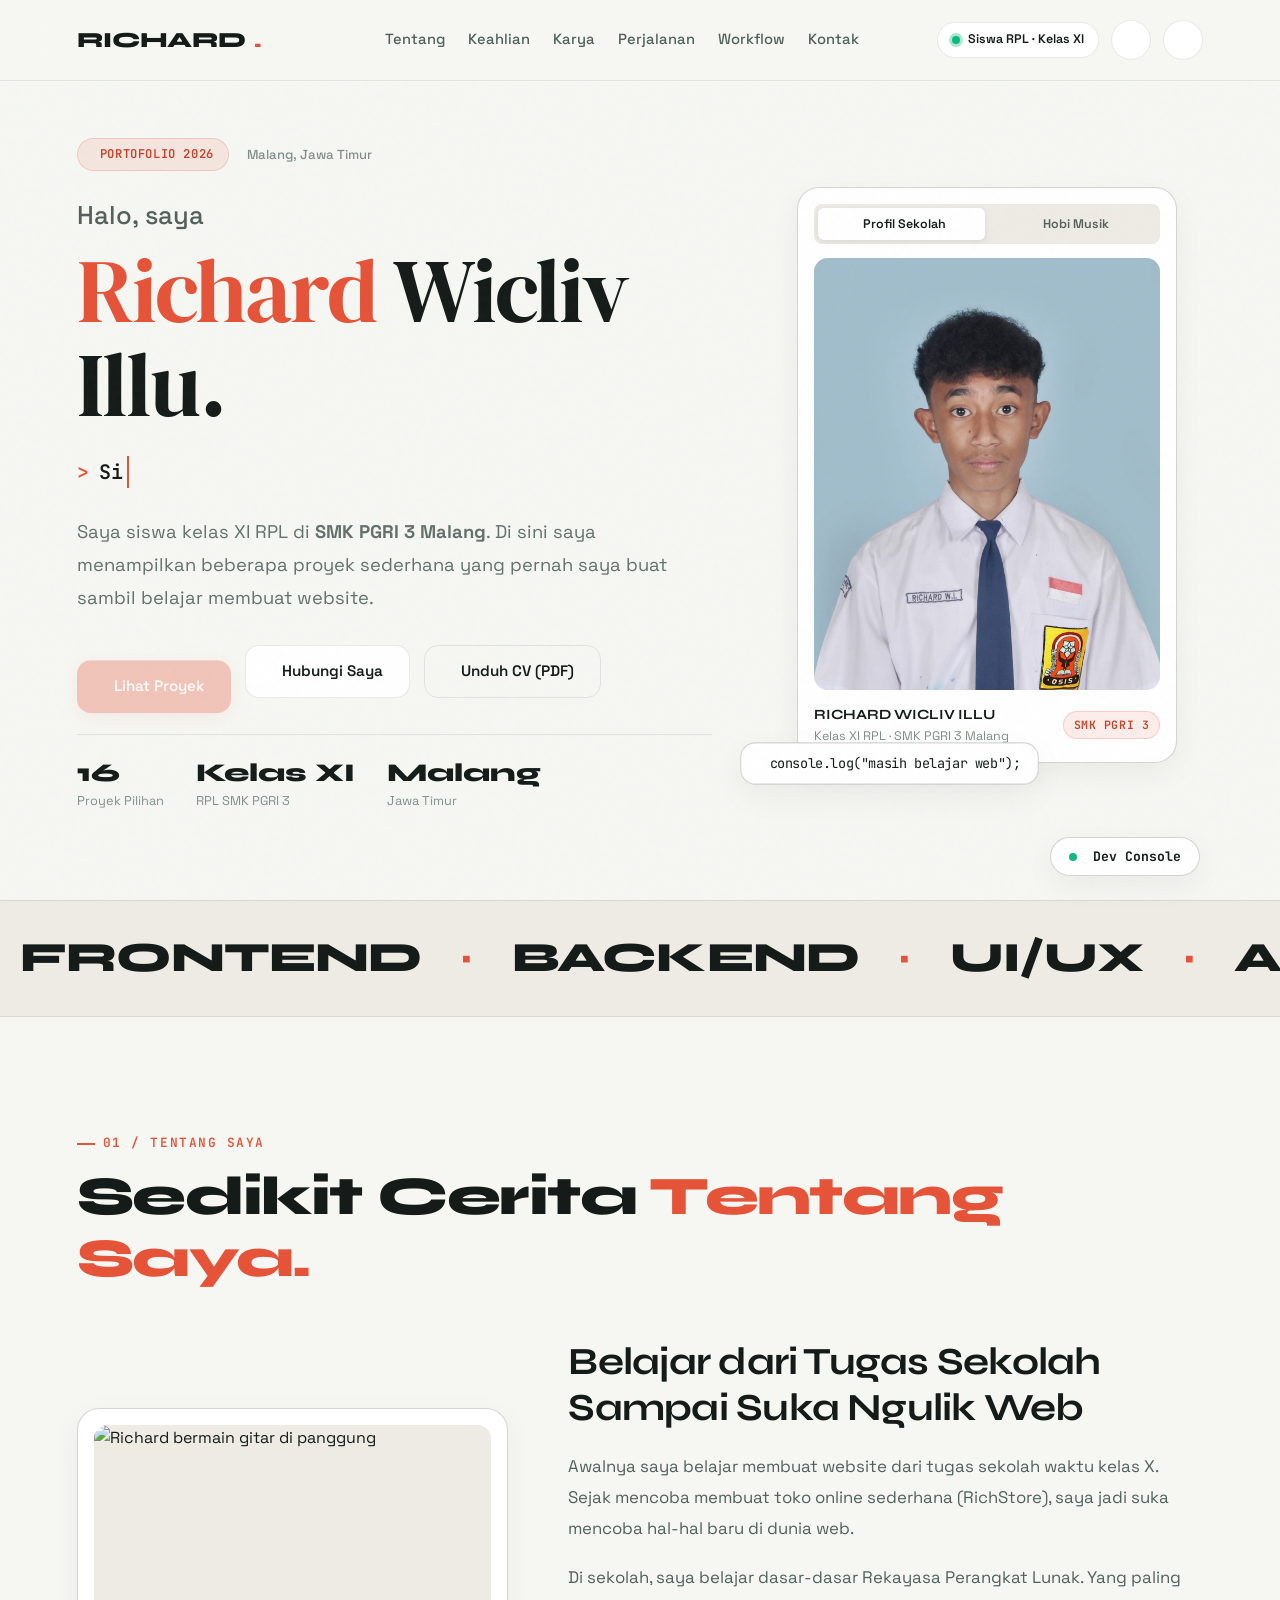
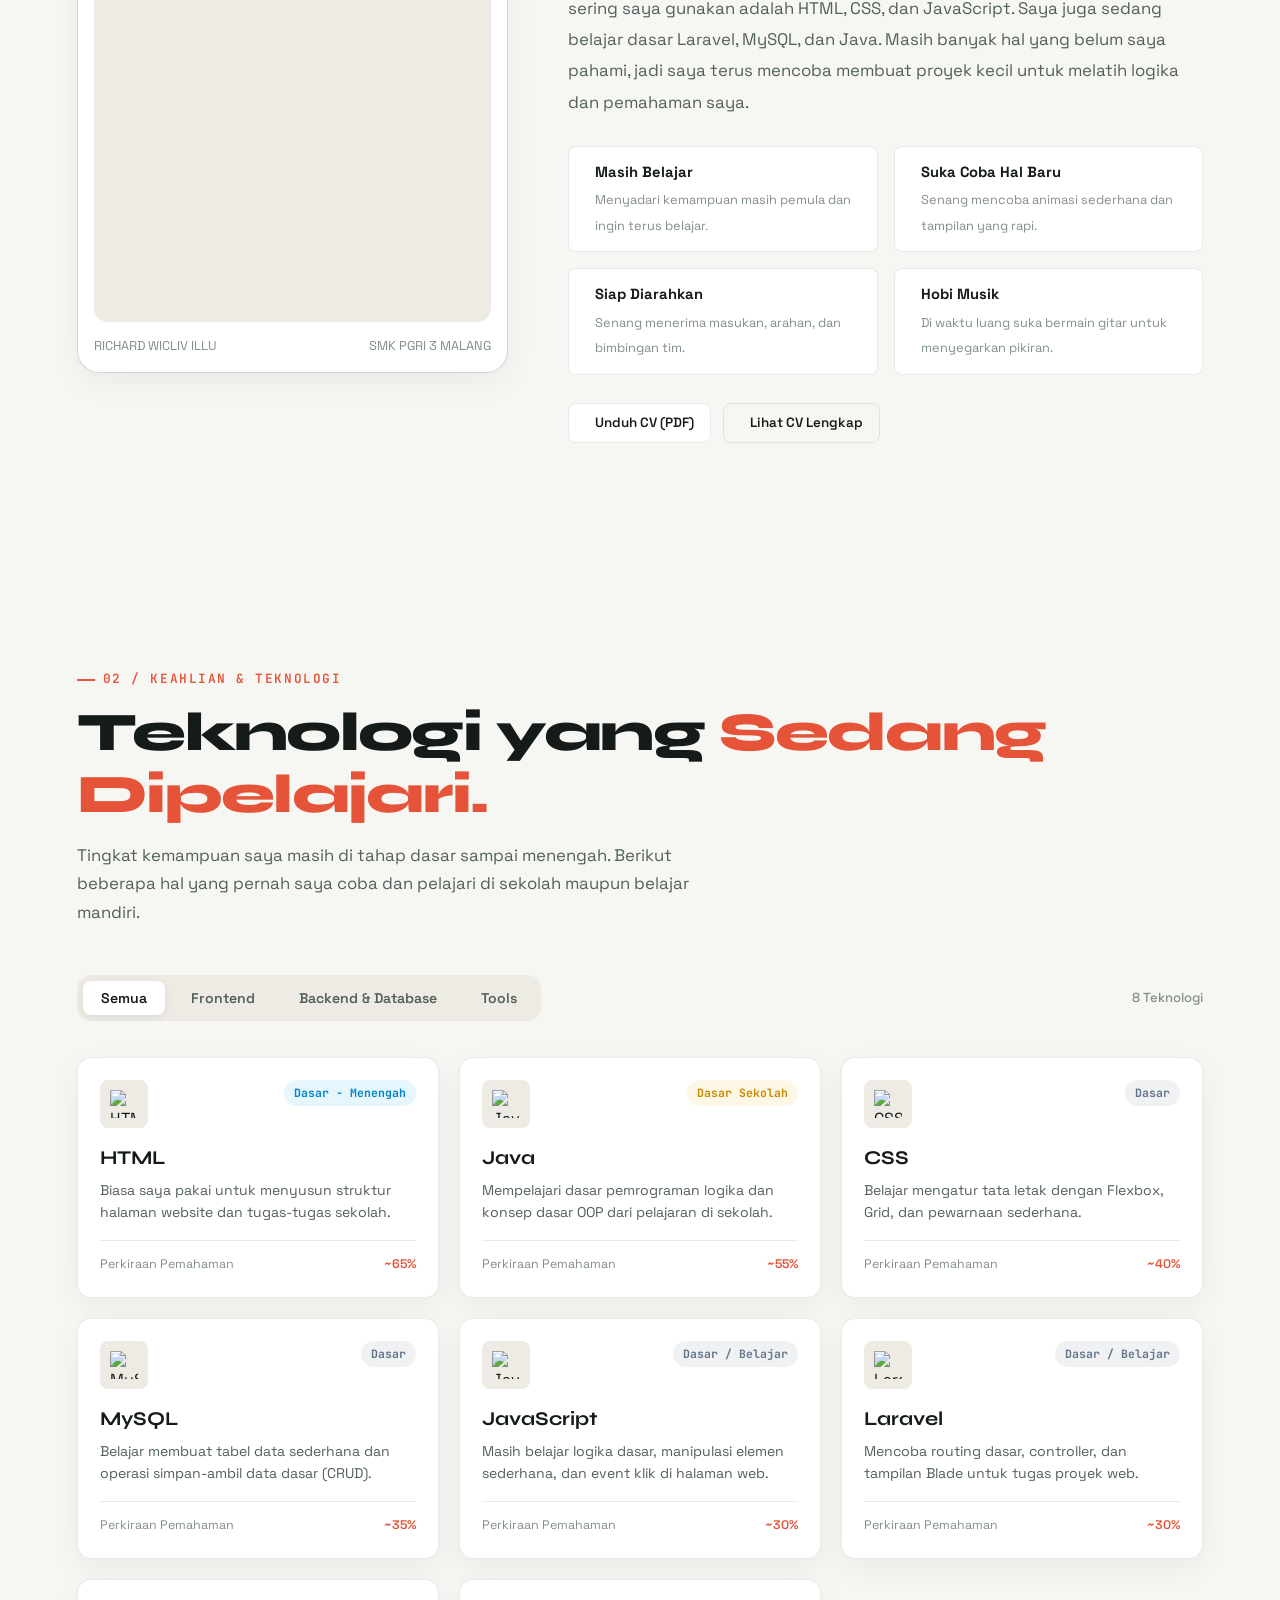
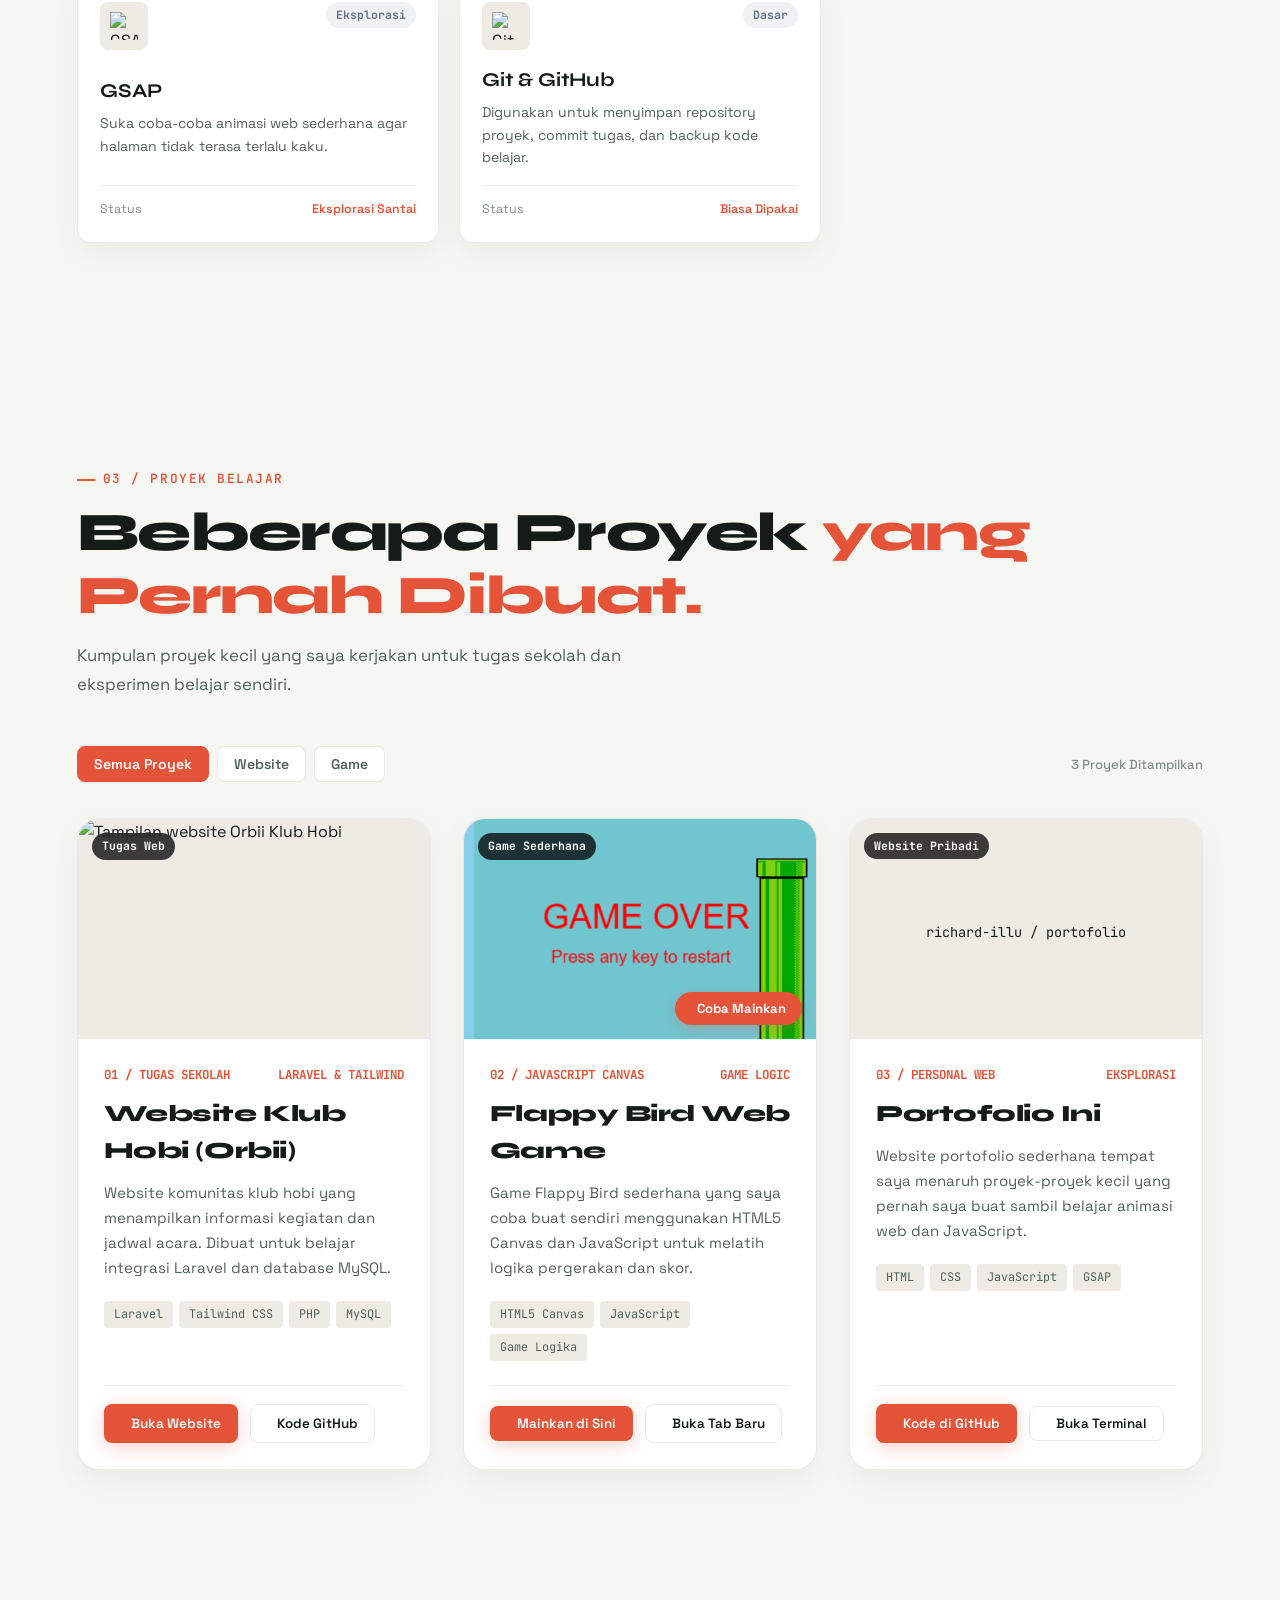
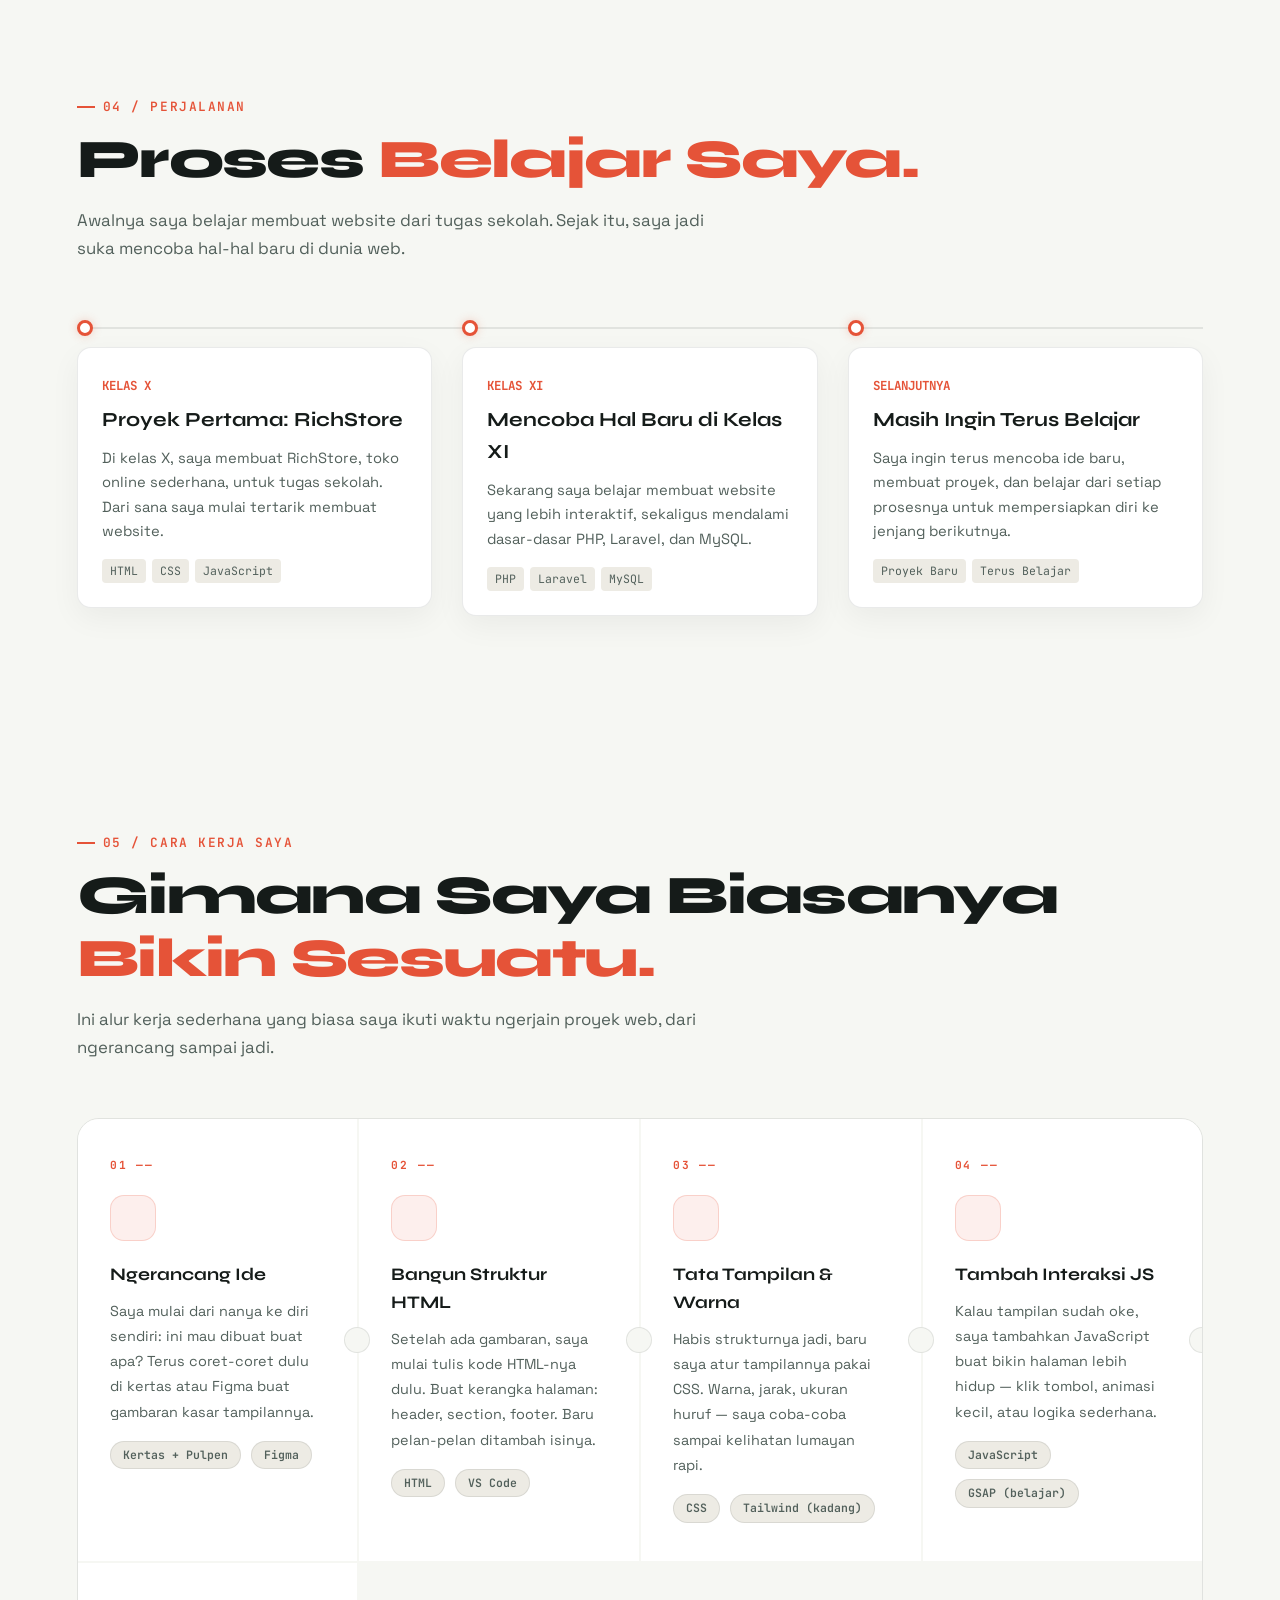
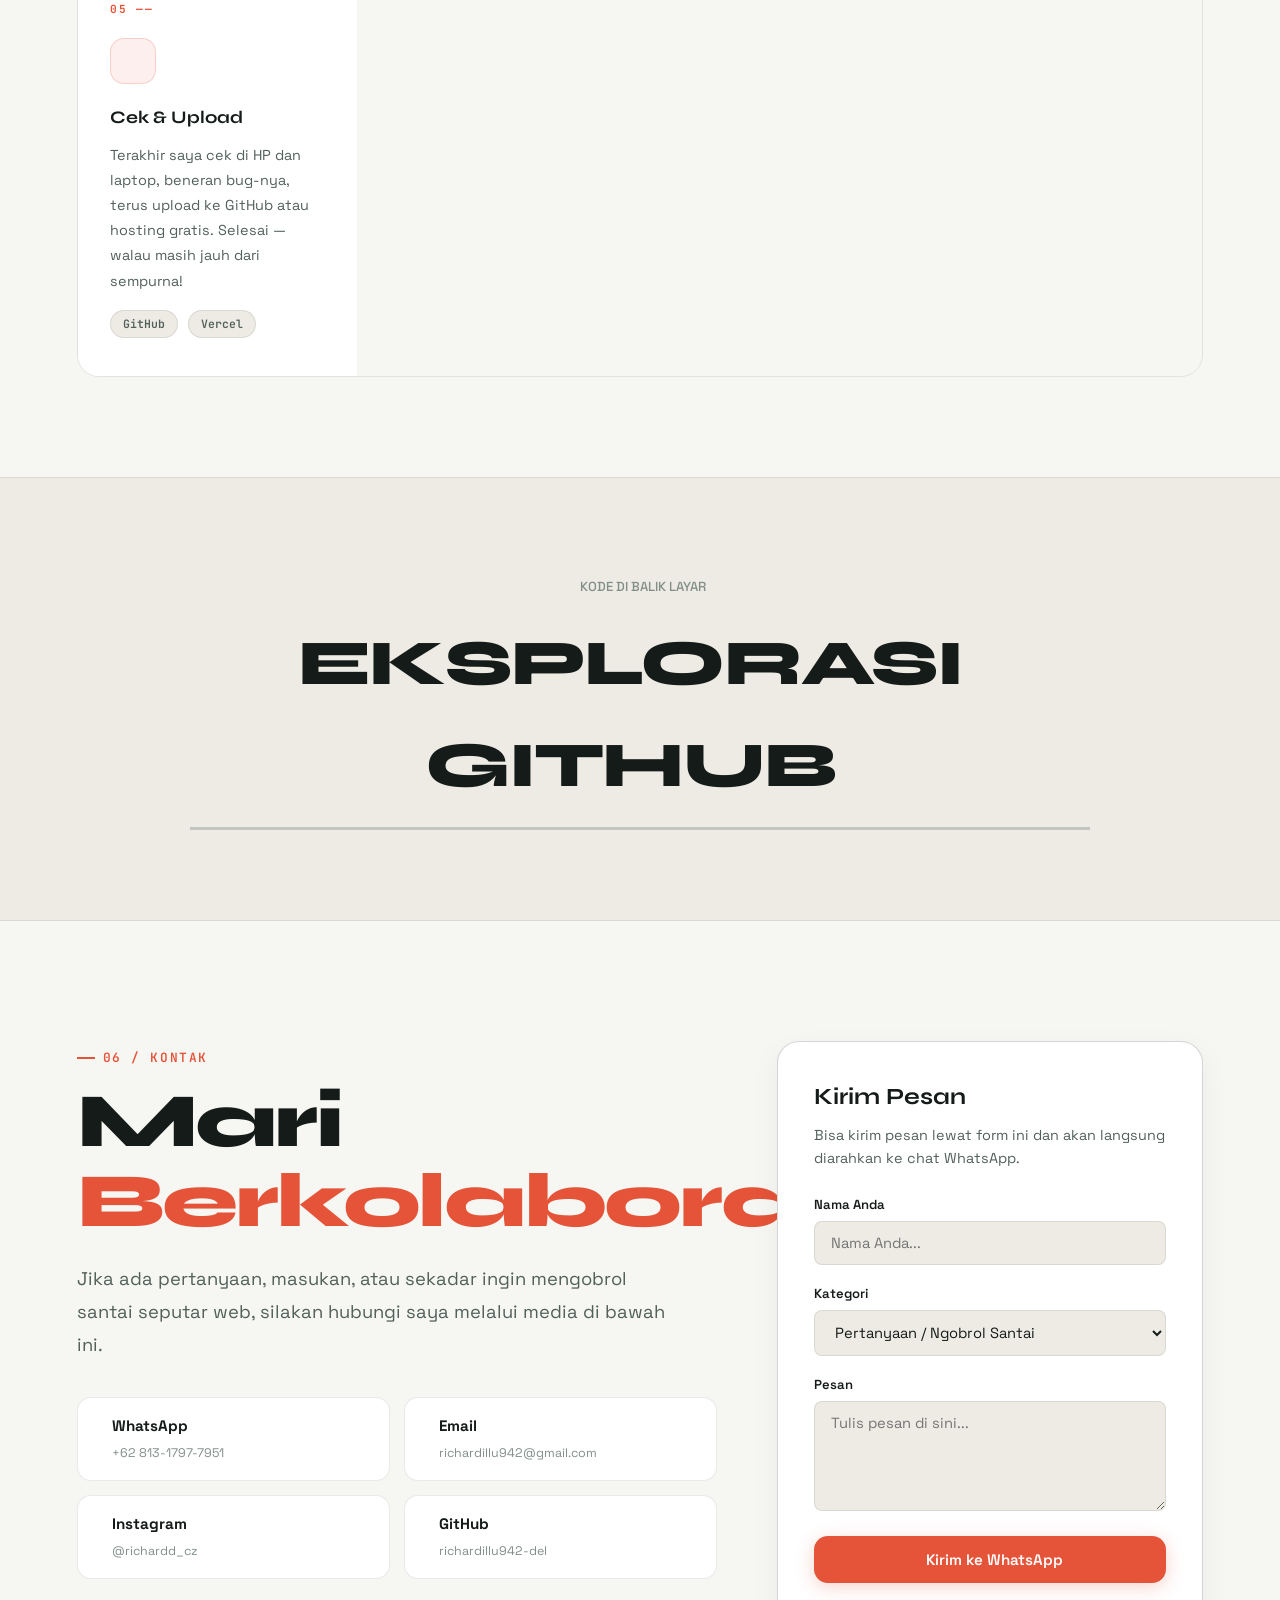
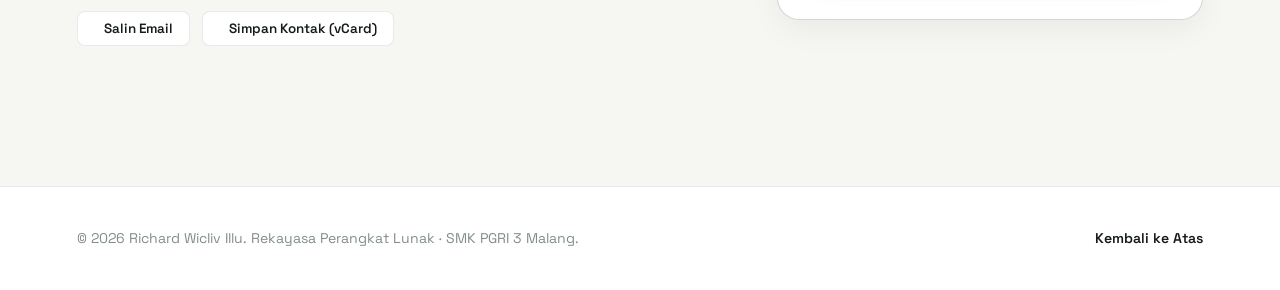
==== commit 4406474b: "update" ====
--- a/assets/index.html
+++ b/assets/index.html
@@ -5,13 +5,16 @@
     <meta charset="UTF-8">
     <meta name="viewport" content="width=device-width, initial-scale=1.0">
     <title>Richard Wicliv Illu | Siswa RPL SMK PGRI 3 Malang</title>
-    <meta name="description" content="Portofolio Richard Wicliv Illu, siswa kelas XI RPL di SMK PGRI 3 Malang. Kumpulan proyek web sederhana, keahlian dasar, dan proses belajar.">
+    <meta name="description"
+        content="Portofolio Richard Wicliv Illu, siswa kelas XI RPL di SMK PGRI 3 Malang. Kumpulan proyek web sederhana, keahlian dasar, dan proses belajar.">
     <meta name="theme-color" content="#f6f7f3">
     <meta property="og:title" content="Richard Wicliv Illu | Siswa RPL SMK PGRI 3 Malang">
-    <meta property="og:description" content="Portofolio Richard Wicliv Illu, siswa kelas XI RPL di SMK PGRI 3 Malang. Kumpulan proyek web sederhana dan proses belajar.">
+    <meta property="og:description"
+        content="Portofolio Richard Wicliv Illu, siswa kelas XI RPL di SMK PGRI 3 Malang. Kumpulan proyek web sederhana dan proses belajar.">
     <meta property="og:type" content="website">
     <meta property="og:image" content="img/icatz.jpg">
-    <link rel="icon" href="data:image/svg+xml,<svg xmlns=%27http://www.w3.org/2000/svg%27 viewBox=%270 0 100 100%27><text y=%27.9em%27 font-size=%2790%27>⚡</text></svg>">
+    <link rel="icon"
+        href="data:image/svg+xml,<svg xmlns=%27http://www.w3.org/2000/svg%27 viewBox=%270 0 100 100%27><text y=%27.9em%27 font-size=%2790%27>⚡</text></svg>">
 
     <noscript>
         <style>
@@ -24,7 +27,9 @@
     <!-- Google Fonts -->
     <link rel="preconnect" href="https://fonts.googleapis.com">
     <link rel="preconnect" href="https://fonts.gstatic.com" crossorigin>
-    <link href="https://fonts.googleapis.com/css2?family=DM+Serif+Display&family=JetBrains+Mono:wght@400;500;700&family=Plus+Jakarta+Sans:wght@400;500;600;700&family=Space+Grotesk:wght@400;500;600;700&family=Syne:wght@600;700;800&display=swap" rel="stylesheet">
+    <link
+        href="https://fonts.googleapis.com/css2?family=DM+Serif+Display&family=JetBrains+Mono:wght@400;500;700&family=Plus+Jakarta+Sans:wght@400;500;600;700&family=Space+Grotesk:wght@400;500;600;700&family=Syne:wght@600;700;800&display=swap"
+        rel="stylesheet">
 
     <!-- Phosphor Icons -->
     <script src="https://unpkg.com/@phosphor-icons/web"></script>
@@ -43,21 +48,31 @@
 
     <!-- Preloader -->
     <div class="preloader" id="preloader" aria-label="Memuat portofolio">
+        <div class="loader-backdrop-glow"></div>
         <div class="loader-content">
             <div class="loader-topline">
-                <span>RICHARD WICLIV ILLU</span>
-                <span>PORTOFOLIO / 2026</span>
+                <span class="loader-school">SMK PGRI 3 MALANG · XI RPL</span>
+                <span class="loader-year">PORTOFOLIO / 2026</span>
             </div>
             <div class="loader-main">
-                <span class="loader-text">Richard<span>.</span></span>
-                <span class="loader-percentage" id="loaderPercentage" aria-live="polite">0%</span>
-            </div>
-            <div class="loader-progress" role="progressbar" aria-label="Memuat portofolio" aria-valuemin="0" aria-valuemax="100" aria-valuenow="0">
-                <span class="loader-progress-fill" id="loaderFill"></span>
+                <div class="loader-greeting-group">
+                    <span class="loader-kicker">HALO, SAYA</span>
+                    <h2 class="loader-text">Richard<span>.</span></h2>
+                </div>
+                <div class="loader-number-wrap">
+                    <span class="loader-percentage" id="loaderPercentage" aria-live="polite">0%</span>
+                </div>
+            </div>
+            <div class="loader-progress" role="progressbar" aria-label="Memuat portofolio" aria-valuemin="0"
+                aria-valuemax="100" aria-valuenow="0">
+                <div class="loader-progress-track">
+                    <span class="loader-progress-fill" id="loaderFill"></span>
+                </div>
+                <span class="loader-progress-flare" id="loaderFlare"></span>
             </div>
             <div class="loader-bottomline">
-                <span>MEMUAT HALAMAN</span>
-                <span class="loader-status"><i></i> MOHON TUNGGU</span>
+                <span class="loader-step-text" id="loaderStepText">Menghubungkan ke portofolio...</span>
+                <span class="loader-status" id="loaderStatus"><i></i> MOHON TUNGGU</span>
             </div>
         </div>
     </div>
@@ -87,6 +102,7 @@
             <a href="#skills">Keahlian</a>
             <a href="#karya">Karya</a>
             <a href="#journey">Perjalanan</a>
+            <a href="#workflow">Workflow</a>
             <a href="#kontak">Kontak</a>
         </div>
 
@@ -96,12 +112,14 @@
             </span>
 
             <!-- Sound Effects Toggle Button -->
-            <button type="button" class="action-icon-btn" id="soundToggleBtn" aria-label="Toggle Sound Effects" title="Aktifkan/Matikan Efek Suara">
+            <button type="button" class="action-icon-btn" id="soundToggleBtn" aria-label="Toggle Sound Effects"
+                title="Aktifkan/Matikan Efek Suara">
                 <i class="ph ph-speaker-high" id="soundIcon"></i>
             </button>
 
             <!-- Theme Toggle Button -->
-            <button type="button" class="action-icon-btn" id="themeToggleBtn" aria-label="Ganti Tema (Gelap/Terang)" title="Ganti Tema">
+            <button type="button" class="action-icon-btn" id="themeToggleBtn" aria-label="Ganti Tema (Gelap/Terang)"
+                title="Ganti Tema">
                 <i class="ph ph-moon" id="themeIcon"></i>
             </button>
         </div>
@@ -135,14 +153,16 @@
                     </div>
 
                     <p class="hero-copy">
-                        Saya siswa kelas XI RPL di <strong>SMK PGRI 3 Malang</strong>. Di sini saya menampilkan beberapa proyek sederhana yang pernah saya buat sambil belajar membuat website.
+                        Saya siswa kelas XI RPL di <strong>SMK PGRI 3 Malang</strong>. Di sini saya menampilkan beberapa
+                        proyek sederhana yang pernah saya buat sambil belajar membuat website.
                     </p>
 
                     <div class="hero-cta">
                         <a href="#karya" class="btn btn-primary">
                             <i class="ph ph-cards"></i> Lihat Proyek
                         </a>
-                        <a href="https://wa.me/6281317977951?text=Halo%20Richard%2C%20saya%20lihat%20portofolio%20kamu." target="_blank" rel="noopener" class="btn btn-secondary">
+                        <a href="https://wa.me/6281317977951?text=Halo%20Richard%2C%20saya%20lihat%20portofolio%20kamu."
+                            target="_blank" rel="noopener" class="btn btn-secondary">
                             <i class="ph ph-whatsapp-logo"></i> Hubungi Saya
                         </a>
                         <a href="cv-richard-wicliv-illu.pdf" class="btn btn-ghost" download>
@@ -152,7 +172,7 @@
 
                     <div class="hero-stats-row">
                         <div class="hero-stat-item">
-                            <strong>3</strong>
+                            <strong>16</strong>
                             <span>Proyek Pilihan</span>
                         </div>
                         <div class="hero-stat-item">
@@ -170,17 +190,21 @@
                 <div class="hero-visual">
                     <div class="hero-card-container">
                         <div class="hero-photo-tabs" role="tablist" aria-label="Pilih foto">
-                            <button type="button" class="photo-tab-btn active" id="tabStudentPhoto" role="tab" aria-selected="true">
+                            <button type="button" class="photo-tab-btn active" id="tabStudentPhoto" role="tab"
+                                aria-selected="true">
                                 <i class="ph ph-student"></i> Profil Sekolah
                             </button>
-                            <button type="button" class="photo-tab-btn" id="tabGuitarPhoto" role="tab" aria-selected="false">
+                            <button type="button" class="photo-tab-btn" id="tabGuitarPhoto" role="tab"
+                                aria-selected="false">
                                 <i class="ph ph-guitar"></i> Hobi Musik
                             </button>
                         </div>
 
                         <div class="hero-photo-viewport">
-                            <img src="img/icatz.jpg" alt="Foto Richard Wicliv Illu" class="hero-avatar-img student-photo" id="avatarStudent">
-                            <img src="img/icatz3-removebg-preview.png" alt="Richard bermain gitar di panggung" class="hero-avatar-img guitar-photo hidden-photo" id="avatarGuitar">
+                            <img src="img/icatz.jpg" alt="Foto Richard Wicliv Illu"
+                                class="hero-avatar-img student-photo" id="avatarStudent">
+                            <img src="img/icatz3.jpeg" alt="Richard bermain gitar di panggung"
+                                class="hero-avatar-img guitar-photo hidden-photo" id="avatarGuitar">
                         </div>
 
                         <div class="hero-card-footer">
@@ -235,7 +259,7 @@
             <div class="about-layout">
                 <div class="about-portrait-card">
                     <div class="about-portrait-inner">
-                        <img src="img/icatz3-removebg-preview.png" alt="Richard bermain gitar di panggung">
+                        <img src="img/icatz3.jpg" alt="Richard bermain gitar di panggung">
                     </div>
                     <div class="about-portrait-meta">
                         <span>RICHARD WICLIV ILLU</span>
@@ -246,10 +270,14 @@
                 <div class="about-content">
                     <h3>Belajar dari Tugas Sekolah Sampai Suka Ngulik Web</h3>
                     <p class="about-copy">
-                        Awalnya saya belajar membuat website dari tugas sekolah waktu kelas X. Sejak mencoba membuat toko online sederhana (RichStore), saya jadi suka mencoba hal-hal baru di dunia web.
+                        Awalnya saya belajar membuat website dari tugas sekolah waktu kelas X. Sejak mencoba membuat
+                        toko online sederhana (RichStore), saya jadi suka mencoba hal-hal baru di dunia web.
                     </p>
                     <p class="about-copy">
-                        Di sekolah, saya belajar dasar-dasar Rekayasa Perangkat Lunak. Yang paling sering saya gunakan adalah HTML, CSS, dan JavaScript. Saya juga sedang belajar dasar Laravel, MySQL, dan Java. Masih banyak hal yang belum saya pahami, jadi saya terus mencoba membuat proyek kecil untuk melatih logika dan pemahaman saya.
+                        Di sekolah, saya belajar dasar-dasar Rekayasa Perangkat Lunak. Yang paling sering saya gunakan
+                        adalah HTML, CSS, dan JavaScript. Saya juga sedang belajar dasar Laravel, MySQL, dan Java. Masih
+                        banyak hal yang belum saya pahami, jadi saya terus mencoba membuat proyek kecil untuk melatih
+                        logika dan pemahaman saya.
                     </p>
 
                     <div class="about-highlights">
@@ -287,7 +315,8 @@
                         <a href="cv-richard-wicliv-illu.pdf" class="btn btn-secondary btn-sm" download>
                             <i class="ph ph-download-simple"></i> Unduh CV (PDF)
                         </a>
-                        <a href="cv-richard-wicliv-illu.pdf" target="_blank" rel="noopener" class="btn btn-ghost btn-sm">
+                        <a href="cv-richard-wicliv-illu.pdf" target="_blank" rel="noopener"
+                            class="btn btn-ghost btn-sm">
                             <i class="ph ph-file-text"></i> Lihat CV Lengkap
                         </a>
                     </div>
@@ -300,15 +329,20 @@
             <div class="section-header">
                 <span class="section-kicker"><i></i> 02 / KEAHLIAN &amp; TEKNOLOGI</span>
                 <h2 class="section-title">Teknologi yang <span>Sedang Dipelajari.</span></h2>
-                <p class="section-desc">Tingkat kemampuan saya masih di tahap dasar sampai menengah. Berikut beberapa hal yang pernah saya coba dan pelajari di sekolah maupun belajar mandiri.</p>
+                <p class="section-desc">Tingkat kemampuan saya masih di tahap dasar sampai menengah. Berikut beberapa
+                    hal yang pernah saya coba dan pelajari di sekolah maupun belajar mandiri.</p>
             </div>
 
             <div class="skills-toolbar">
                 <div class="skills-category-tabs" role="tablist" aria-label="Filter kategori keahlian">
-                    <button type="button" class="skills-tab-btn active" data-skill-filter="all" role="tab" aria-selected="true">Semua</button>
-                    <button type="button" class="skills-tab-btn" data-skill-filter="frontend" role="tab" aria-selected="false">Frontend</button>
-                    <button type="button" class="skills-tab-btn" data-skill-filter="backend" role="tab" aria-selected="false">Backend &amp; Database</button>
-                    <button type="button" class="skills-tab-btn" data-skill-filter="tools" role="tab" aria-selected="false">Tools</button>
+                    <button type="button" class="skills-tab-btn active" data-skill-filter="all" role="tab"
+                        aria-selected="true">Semua</button>
+                    <button type="button" class="skills-tab-btn" data-skill-filter="frontend" role="tab"
+                        aria-selected="false">Frontend</button>
+                    <button type="button" class="skills-tab-btn" data-skill-filter="backend" role="tab"
+                        aria-selected="false">Backend &amp; Database</button>
+                    <button type="button" class="skills-tab-btn" data-skill-filter="tools" role="tab"
+                        aria-selected="false">Tools</button>
                 </div>
                 <span class="hero-location" id="skillsCountLabel">8 Teknologi</span>
             </div>
@@ -320,11 +354,13 @@
                         <div class="skill-icon-wrap">
                             <img src="https://cdn.simpleicons.org/html5/E34F26" alt="HTML5">
                         </div>
-                        <span class="skill-badge" style="background: rgba(14, 165, 233, 0.1); color: #0284c7;">Dasar - Menengah</span>
+                        <span class="skill-badge" style="background: rgba(14, 165, 233, 0.1); color: #0284c7;">Dasar -
+                            Menengah</span>
                     </div>
                     <div>
                         <h3 class="skill-name">HTML</h3>
-                        <p class="skill-desc">Biasa saya pakai untuk menyusun struktur halaman website dan tugas-tugas sekolah.</p>
+                        <p class="skill-desc">Biasa saya pakai untuk menyusun struktur halaman website dan tugas-tugas
+                            sekolah.</p>
                     </div>
                     <div class="skill-card-bottom">
                         <span>Perkiraan Pemahaman</span>
@@ -338,11 +374,13 @@
                         <div class="skill-icon-wrap">
                             <img src="https://cdn.simpleicons.org/openjdk/ED8B00" alt="Java">
                         </div>
-                        <span class="skill-badge" style="background: rgba(234, 179, 8, 0.1); color: #ca8a04;">Dasar Sekolah</span>
+                        <span class="skill-badge" style="background: rgba(234, 179, 8, 0.1); color: #ca8a04;">Dasar
+                            Sekolah</span>
                     </div>
                     <div>
                         <h3 class="skill-name">Java</h3>
-                        <p class="skill-desc">Mempelajari dasar pemrograman logika dan konsep dasar OOP dari pelajaran di sekolah.</p>
+                        <p class="skill-desc">Mempelajari dasar pemrograman logika dan konsep dasar OOP dari pelajaran
+                            di sekolah.</p>
                     </div>
                     <div class="skill-card-bottom">
                         <span>Perkiraan Pemahaman</span>
@@ -356,11 +394,13 @@
                         <div class="skill-icon-wrap">
                             <img src="https://cdn.simpleicons.org/css/1572B6" alt="CSS3">
                         </div>
-                        <span class="skill-badge" style="background: rgba(100, 116, 139, 0.1); color: #64748b;">Dasar</span>
+                        <span class="skill-badge"
+                            style="background: rgba(100, 116, 139, 0.1); color: #64748b;">Dasar</span>
                     </div>
                     <div>
                         <h3 class="skill-name">CSS</h3>
-                        <p class="skill-desc">Belajar mengatur tata letak dengan Flexbox, Grid, dan pewarnaan sederhana.</p>
+                        <p class="skill-desc">Belajar mengatur tata letak dengan Flexbox, Grid, dan pewarnaan sederhana.
+                        </p>
                     </div>
                     <div class="skill-card-bottom">
                         <span>Perkiraan Pemahaman</span>
@@ -374,11 +414,13 @@
                         <div class="skill-icon-wrap">
                             <img src="https://cdn.simpleicons.org/mysql/4479A1" alt="MySQL">
                         </div>
-                        <span class="skill-badge" style="background: rgba(100, 116, 139, 0.1); color: #64748b;">Dasar</span>
+                        <span class="skill-badge"
+                            style="background: rgba(100, 116, 139, 0.1); color: #64748b;">Dasar</span>
                     </div>
                     <div>
                         <h3 class="skill-name">MySQL</h3>
-                        <p class="skill-desc">Belajar membuat tabel data sederhana dan operasi simpan-ambil data dasar (CRUD).</p>
+                        <p class="skill-desc">Belajar membuat tabel data sederhana dan operasi simpan-ambil data dasar
+                            (CRUD).</p>
                     </div>
                     <div class="skill-card-bottom">
                         <span>Perkiraan Pemahaman</span>
@@ -392,11 +434,13 @@
                         <div class="skill-icon-wrap">
                             <img src="https://cdn.simpleicons.org/javascript/F7DF1E" alt="JavaScript">
                         </div>
-                        <span class="skill-badge" style="background: rgba(100, 116, 139, 0.1); color: #64748b;">Dasar / Belajar</span>
+                        <span class="skill-badge" style="background: rgba(100, 116, 139, 0.1); color: #64748b;">Dasar /
+                            Belajar</span>
                     </div>
                     <div>
                         <h3 class="skill-name">JavaScript</h3>
-                        <p class="skill-desc">Masih belajar logika dasar, manipulasi elemen sederhana, dan event klik di halaman web.</p>
+                        <p class="skill-desc">Masih belajar logika dasar, manipulasi elemen sederhana, dan event klik di
+                            halaman web.</p>
                     </div>
                     <div class="skill-card-bottom">
                         <span>Perkiraan Pemahaman</span>
@@ -410,11 +454,13 @@
                         <div class="skill-icon-wrap">
                             <img src="https://cdn.simpleicons.org/laravel/FF2D20" alt="Laravel">
                         </div>
-                        <span class="skill-badge" style="background: rgba(100, 116, 139, 0.1); color: #64748b;">Dasar / Belajar</span>
+                        <span class="skill-badge" style="background: rgba(100, 116, 139, 0.1); color: #64748b;">Dasar /
+                            Belajar</span>
                     </div>
                     <div>
                         <h3 class="skill-name">Laravel</h3>
-                        <p class="skill-desc">Mencoba routing dasar, controller, dan tampilan Blade untuk tugas proyek web.</p>
+                        <p class="skill-desc">Mencoba routing dasar, controller, dan tampilan Blade untuk tugas proyek
+                            web.</p>
                     </div>
                     <div class="skill-card-bottom">
                         <span>Perkiraan Pemahaman</span>
@@ -428,11 +474,13 @@
                         <div class="skill-icon-wrap">
                             <img src="https://cdn.simpleicons.org/greensock/88CE02" alt="GSAP">
                         </div>
-                        <span class="skill-badge" style="background: rgba(100, 116, 139, 0.1); color: #64748b;">Eksplorasi</span>
+                        <span class="skill-badge"
+                            style="background: rgba(100, 116, 139, 0.1); color: #64748b;">Eksplorasi</span>
                     </div>
                     <div>
                         <h3 class="skill-name">GSAP</h3>
-                        <p class="skill-desc">Suka coba-coba animasi web sederhana agar halaman tidak terasa terlalu kaku.</p>
+                        <p class="skill-desc">Suka coba-coba animasi web sederhana agar halaman tidak terasa terlalu
+                            kaku.</p>
                     </div>
                     <div class="skill-card-bottom">
                         <span>Status</span>
@@ -446,11 +494,13 @@
                         <div class="skill-icon-wrap">
                             <img src="https://cdn.simpleicons.org/git/F05032" alt="Git">
                         </div>
-                        <span class="skill-badge" style="background: rgba(100, 116, 139, 0.1); color: #64748b;">Dasar</span>
+                        <span class="skill-badge"
+                            style="background: rgba(100, 116, 139, 0.1); color: #64748b;">Dasar</span>
                     </div>
                     <div>
                         <h3 class="skill-name">Git &amp; GitHub</h3>
-                        <p class="skill-desc">Digunakan untuk menyimpan repository proyek, commit tugas, dan backup kode belajar.</p>
+                        <p class="skill-desc">Digunakan untuk menyimpan repository proyek, commit tugas, dan backup kode
+                            belajar.</p>
                     </div>
                     <div class="skill-card-bottom">
                         <span>Status</span>
@@ -465,7 +515,8 @@
             <div class="section-header">
                 <span class="section-kicker"><i></i> 03 / PROYEK BELAJAR</span>
                 <h2 class="section-title">Beberapa Proyek <span>yang Pernah Dibuat.</span></h2>
-                <p class="section-desc">Kumpulan proyek kecil yang saya kerjakan untuk tugas sekolah dan eksperimen belajar sendiri.</p>
+                <p class="section-desc">Kumpulan proyek kecil yang saya kerjakan untuk tugas sekolah dan eksperimen
+                    belajar sendiri.</p>
             </div>
 
             <div class="project-toolbar">
@@ -482,7 +533,8 @@
                 <article class="project-card" data-category="web">
                     <div class="project-media-wrap">
                         <span class="project-badge-pill">Tugas Web</span>
-                        <img src="https://orbii.web.id/images/cover/hero-img.png" alt="Tampilan website Orbii Klub Hobi" class="project-img" loading="lazy">
+                        <img src="https://orbii.web.id/images/cover/hero-img.png" alt="Tampilan website Orbii Klub Hobi"
+                            class="project-img" loading="lazy">
                     </div>
                     <div class="project-info">
                         <div>
@@ -492,7 +544,8 @@
                             </div>
                             <h3 class="project-title">Website Klub Hobi (Orbii)</h3>
                             <p class="project-desc">
-                                Website komunitas klub hobi yang menampilkan informasi kegiatan dan jadwal acara. Dibuat untuk belajar integrasi Laravel dan database MySQL.
+                                Website komunitas klub hobi yang menampilkan informasi kegiatan dan jadwal acara. Dibuat
+                                untuk belajar integrasi Laravel dan database MySQL.
                             </p>
                             <div class="project-tags">
                                 <span>Laravel</span>
@@ -502,10 +555,12 @@
                             </div>
                         </div>
                         <div class="project-actions">
-                            <a href="https://orbii.web.id/" target="_blank" rel="noopener" class="btn btn-primary btn-sm">
+                            <a href="https://orbii.web.id/" target="_blank" rel="noopener"
+                                class="btn btn-primary btn-sm">
                                 <i class="ph ph-arrow-up-right"></i> Buka Website
                             </a>
-                            <a href="https://github.com/richardillu942-del" target="_blank" rel="noopener" class="btn btn-ghost btn-sm">
+                            <a href="https://github.com/richardillu942-del" target="_blank" rel="noopener"
+                                class="btn btn-ghost btn-sm">
                                 <i class="ph ph-github-logo"></i> Kode GitHub
                             </a>
                         </div>
@@ -516,10 +571,12 @@
                 <article class="project-card" data-category="game">
                     <div class="project-media-wrap">
                         <span class="project-badge-pill">Game Sederhana</span>
-                        <button type="button" class="project-quick-play-btn" id="openGameModalBtn" title="Mainkan di sini langsung">
+                        <button type="button" class="project-quick-play-btn" id="openGameModalBtn"
+                            title="Mainkan di sini langsung">
                             <i class="ph ph-game-controller"></i> Coba Mainkan
                         </button>
-                        <img src="img/image.png" alt="Tangkapan layar game Flappy Bird buatan Richard" class="project-img" loading="lazy">
+                        <img src="img/image.png" alt="Tangkapan layar game Flappy Bird buatan Richard"
+                            class="project-img" loading="lazy">
                     </div>
                     <div class="project-info">
                         <div>
@@ -529,7 +586,8 @@
                             </div>
                             <h3 class="project-title">Flappy Bird Web Game</h3>
                             <p class="project-desc">
-                                Game Flappy Bird sederhana yang saya coba buat sendiri menggunakan HTML5 Canvas dan JavaScript untuk melatih logika pergerakan dan skor.
+                                Game Flappy Bird sederhana yang saya coba buat sendiri menggunakan HTML5 Canvas dan
+                                JavaScript untuk melatih logika pergerakan dan skor.
                             </p>
                             <div class="project-tags">
                                 <span>HTML5 Canvas</span>
@@ -541,7 +599,8 @@
                             <button type="button" class="btn btn-primary btn-sm" id="btnPlayFlappy">
                                 <i class="ph ph-play"></i> Mainkan di Sini
                             </button>
-                            <a href="https://flappybirdrch.vercel.app/" target="_blank" rel="noopener" class="btn btn-ghost btn-sm">
+                            <a href="https://flappybirdrch.vercel.app/" target="_blank" rel="noopener"
+                                class="btn btn-ghost btn-sm">
                                 <i class="ph ph-arrow-up-right"></i> Buka Tab Baru
                             </a>
                         </div>
@@ -550,11 +609,14 @@
 
                 <!-- Project 3: This Portfolio -->
                 <article class="project-card" data-category="web">
-                    <div class="project-media-wrap" style="background: var(--bg-secondary); display: flex; align-items: center; justify-content: center; padding: 20px;">
+                    <div class="project-media-wrap"
+                        style="background: var(--bg-secondary); display: flex; align-items: center; justify-content: center; padding: 20px;">
                         <span class="project-badge-pill">Website Pribadi</span>
                         <div style="text-align: center;">
                             <i class="ph ph-browsers" style="font-size: 3.2rem; color: var(--accent);"></i>
-                            <p style="font-family: var(--font-mono); font-size: 0.85rem; color: var(--text-primary); margin-top: 8px;">richard-illu / portofolio</p>
+                            <p
+                                style="font-family: var(--font-mono); font-size: 0.85rem; color: var(--text-primary); margin-top: 8px;">
+                                richard-illu / portofolio</p>
                         </div>
                     </div>
                     <div class="project-info">
@@ -565,7 +627,8 @@
                             </div>
                             <h3 class="project-title">Portofolio Ini</h3>
                             <p class="project-desc">
-                                Website portofolio sederhana tempat saya menaruh proyek-proyek kecil yang pernah saya buat sambil belajar animasi web dan JavaScript.
+                                Website portofolio sederhana tempat saya menaruh proyek-proyek kecil yang pernah saya
+                                buat sambil belajar animasi web dan JavaScript.
                             </p>
                             <div class="project-tags">
                                 <span>HTML</span>
@@ -575,7 +638,8 @@
                             </div>
                         </div>
                         <div class="project-actions">
-                            <a href="https://github.com/richardillu942-del" target="_blank" rel="noopener" class="btn btn-primary btn-sm">
+                            <a href="https://github.com/richardillu942-del" target="_blank" rel="noopener"
+                                class="btn btn-primary btn-sm">
                                 <i class="ph ph-github-logo"></i> Kode di GitHub
                             </a>
                             <button type="button" class="btn btn-ghost btn-sm" id="btnOpenTerminalQuick">
@@ -592,7 +656,8 @@
             <div class="section-header">
                 <span class="section-kicker"><i></i> 04 / PERJALANAN</span>
                 <h2 class="section-title">Proses <span>Belajar Saya.</span></h2>
-                <p class="section-desc">Awalnya saya belajar membuat website dari tugas sekolah. Sejak itu, saya jadi suka mencoba hal-hal baru di dunia web.</p>
+                <p class="section-desc">Awalnya saya belajar membuat website dari tugas sekolah. Sejak itu, saya jadi
+                    suka mencoba hal-hal baru di dunia web.</p>
             </div>
 
             <ol class="timeline">
@@ -601,7 +666,8 @@
                     <div class="timeline-card">
                         <span class="timeline-year">KELAS X</span>
                         <h3>Proyek Pertama: RichStore</h3>
-                        <p>Di kelas X, saya membuat RichStore, toko online sederhana, untuk tugas sekolah. Dari sana saya mulai tertarik membuat website.</p>
+                        <p>Di kelas X, saya membuat RichStore, toko online sederhana, untuk tugas sekolah. Dari sana
+                            saya mulai tertarik membuat website.</p>
                         <div class="timeline-tags">
                             <span>HTML</span>
                             <span>CSS</span>
@@ -615,7 +681,8 @@
                     <div class="timeline-card">
                         <span class="timeline-year">KELAS XI</span>
                         <h3>Mencoba Hal Baru di Kelas XI</h3>
-                        <p>Sekarang saya belajar membuat website yang lebih interaktif, sekaligus mendalami dasar-dasar PHP, Laravel, dan MySQL.</p>
+                        <p>Sekarang saya belajar membuat website yang lebih interaktif, sekaligus mendalami dasar-dasar
+                            PHP, Laravel, dan MySQL.</p>
                         <div class="timeline-tags">
                             <span>PHP</span>
                             <span>Laravel</span>
@@ -629,7 +696,8 @@
                     <div class="timeline-card">
                         <span class="timeline-year">SELANJUTNYA</span>
                         <h3>Masih Ingin Terus Belajar</h3>
-                        <p>Saya ingin terus mencoba ide baru, membuat proyek, dan belajar dari setiap prosesnya untuk mempersiapkan diri ke jenjang berikutnya.</p>
+                        <p>Saya ingin terus mencoba ide baru, membuat proyek, dan belajar dari setiap prosesnya untuk
+                            mempersiapkan diri ke jenjang berikutnya.</p>
                         <div class="timeline-tags">
                             <span>Proyek Baru</span>
                             <span>Terus Belajar</span>
@@ -637,6 +705,91 @@
                     </div>
                 </li>
             </ol>
+        </section>
+
+        <!-- Workflow Section -->
+        <section class="workflow-section" id="workflow">
+            <div class="section-header">
+                <span class="section-kicker"><i></i> 05 / CARA KERJA SAYA</span>
+                <h2 class="section-title">Gimana Saya Biasanya <span>Bikin Sesuatu.</span></h2>
+                <p class="section-desc">Ini alur kerja sederhana yang biasa saya ikuti waktu ngerjain proyek web, dari ngerancang sampai jadi.</p>
+            </div>
+
+            <div class="workflow-grid">
+                <!-- Step 1 -->
+                <div class="workflow-step">
+                    <span class="workflow-step-num">01 ——</span>
+                    <div class="workflow-step-icon">
+                        <i class="ph ph-lightbulb"></i>
+                    </div>
+                    <h3>Ngerancang Ide</h3>
+                    <p>Saya mulai dari nanya ke diri sendiri: ini mau dibuat buat apa? Terus coret-coret dulu di kertas atau Figma buat gambaran kasar tampilannya.</p>
+                    <div class="workflow-tools-row">
+                        <span class="workflow-tool-badge">Kertas + Pulpen</span>
+                        <span class="workflow-tool-badge">Figma</span>
+                    </div>
+                    <div class="workflow-step-arrow"><i class="ph ph-arrow-right"></i></div>
+                </div>
+
+                <!-- Step 2 -->
+                <div class="workflow-step">
+                    <span class="workflow-step-num">02 ——</span>
+                    <div class="workflow-step-icon">
+                        <i class="ph ph-layout"></i>
+                    </div>
+                    <h3>Bangun Struktur HTML</h3>
+                    <p>Setelah ada gambaran, saya mulai tulis kode HTML-nya dulu. Buat kerangka halaman: header, section, footer. Baru pelan-pelan ditambah isinya.</p>
+                    <div class="workflow-tools-row">
+                        <span class="workflow-tool-badge">HTML</span>
+                        <span class="workflow-tool-badge">VS Code</span>
+                    </div>
+                    <div class="workflow-step-arrow"><i class="ph ph-arrow-right"></i></div>
+                </div>
+
+                <!-- Step 3 -->
+                <div class="workflow-step">
+                    <span class="workflow-step-num">03 ——</span>
+                    <div class="workflow-step-icon">
+                        <i class="ph ph-paint-brush"></i>
+                    </div>
+                    <h3>Tata Tampilan & Warna</h3>
+                    <p>Habis strukturnya jadi, baru saya atur tampilannya pakai CSS. Warna, jarak, ukuran huruf — saya coba-coba sampai kelihatan lumayan rapi.</p>
+                    <div class="workflow-tools-row">
+                        <span class="workflow-tool-badge">CSS</span>
+                        <span class="workflow-tool-badge">Tailwind (kadang)</span>
+                    </div>
+                    <div class="workflow-step-arrow"><i class="ph ph-arrow-right"></i></div>
+                </div>
+
+                <!-- Step 4 -->
+                <div class="workflow-step">
+                    <span class="workflow-step-num">04 ——</span>
+                    <div class="workflow-step-icon">
+                        <i class="ph ph-code"></i>
+                    </div>
+                    <h3>Tambah Interaksi JS</h3>
+                    <p>Kalau tampilan sudah oke, saya tambahkan JavaScript buat bikin halaman lebih hidup — klik tombol, animasi kecil, atau logika sederhana.</p>
+                    <div class="workflow-tools-row">
+                        <span class="workflow-tool-badge">JavaScript</span>
+                        <span class="workflow-tool-badge">GSAP (belajar)</span>
+                    </div>
+                    <div class="workflow-step-arrow"><i class="ph ph-arrow-right"></i></div>
+                </div>
+
+                <!-- Step 5 -->
+                <div class="workflow-step">
+                    <span class="workflow-step-num">05 ——</span>
+                    <div class="workflow-step-icon">
+                        <i class="ph ph-rocket-launch"></i>
+                    </div>
+                    <h3>Cek & Upload</h3>
+                    <p>Terakhir saya cek di HP dan laptop, beneran bug-nya, terus upload ke GitHub atau hosting gratis. Selesai — walau masih jauh dari sempurna!</p>
+                    <div class="workflow-tools-row">
+                        <span class="workflow-tool-badge">GitHub</span>
+                        <span class="workflow-tool-badge">Vercel</span>
+                    </div>
+                </div>
+            </div>
         </section>
 
         <!-- Giant GitHub Call to Action -->
@@ -656,14 +809,16 @@
         <section class="contact-section" id="kontak">
             <div class="contact-layout">
                 <div>
-                    <span class="section-kicker"><i></i> 05 / KONTAK</span>
+                    <span class="section-kicker"><i></i> 06 / KONTAK</span>
                     <h2 class="contact-title">Mari <span>Berkolaborasi.</span></h2>
                     <p class="contact-lead">
-                        Jika ada pertanyaan, masukan, atau sekadar ingin mengobrol santai seputar web, silakan hubungi saya melalui media di bawah ini.
+                        Jika ada pertanyaan, masukan, atau sekadar ingin mengobrol santai seputar web, silakan hubungi
+                        saya melalui media di bawah ini.
                     </p>
 
                     <div class="contact-cards-grid">
-                        <a href="https://wa.me/6281317977951?text=Halo%20Richard%2C%20saya%20lihat%20portofolio%20kamu." target="_blank" rel="noopener" class="social-card-btn">
+                        <a href="https://wa.me/6281317977951?text=Halo%20Richard%2C%20saya%20lihat%20portofolio%20kamu."
+                            target="_blank" rel="noopener" class="social-card-btn">
                             <i class="ph ph-whatsapp-logo"></i>
                             <div>
                                 <strong>WhatsApp</strong>
@@ -679,7 +834,8 @@
                             </div>
                         </a>
 
-                        <a href="https://instagram.com/richardd_cz" target="_blank" rel="noopener" class="social-card-btn">
+                        <a href="https://instagram.com/richardd_cz" target="_blank" rel="noopener"
+                            class="social-card-btn">
                             <i class="ph ph-instagram-logo"></i>
                             <div>
                                 <strong>Instagram</strong>
@@ -687,7 +843,8 @@
                             </div>
                         </a>
 
-                        <a href="https://github.com/richardillu942-del" target="_blank" rel="noopener" class="social-card-btn">
+                        <a href="https://github.com/richardillu942-del" target="_blank" rel="noopener"
+                            class="social-card-btn">
                             <i class="ph ph-github-logo"></i>
                             <div>
                                 <strong>GitHub</strong>
@@ -697,7 +854,8 @@
                     </div>
 
                     <div class="contact-quick-tools">
-                        <button type="button" class="btn btn-secondary btn-sm" id="btnCopyEmail" data-email="richardillu942@gmail.com">
+                        <button type="button" class="btn btn-secondary btn-sm" id="btnCopyEmail"
+                            data-email="richardillu942@gmail.com">
                             <i class="ph ph-copy-simple"></i> Salin Email
                         </button>
                         <button type="button" class="btn btn-secondary btn-sm" id="btnSaveVcard">
@@ -731,7 +889,8 @@
 
                         <div class="form-group">
                             <label for="senderMessage">Pesan</label>
-                            <textarea id="senderMessage" class="form-control" placeholder="Tulis pesan di sini..." required></textarea>
+                            <textarea id="senderMessage" class="form-control" placeholder="Tulis pesan di sini..."
+                                required></textarea>
                         </div>
 
                         <button type="submit" class="btn btn-primary" style="width: 100%;">
@@ -744,7 +903,8 @@
     </main>
 
     <!-- Floating Mini Terminal Launcher Button -->
-    <button type="button" class="terminal-floating-btn" id="floatingTerminalBtn" title="Buka Terminal CLI (Tekan ~ atau klik)">
+    <button type="button" class="terminal-floating-btn" id="floatingTerminalBtn"
+        title="Buka Terminal CLI (Tekan ~ atau klik)">
         <span class="terminal-dot"></span>
         <i class="ph ph-terminal"></i>
         <span>Dev Console</span>
@@ -774,7 +934,8 @@
         <div class="terminal-modal-window">
             <div class="terminal-header">
                 <div class="terminal-dots-row">
-                    <button type="button" class="terminal-dot-ctrl close" id="closeTerminalBtn" title="Tutup Terminal"></button>
+                    <button type="button" class="terminal-dot-ctrl close" id="closeTerminalBtn"
+                        title="Tutup Terminal"></button>
                     <button type="button" class="terminal-dot-ctrl min"></button>
                     <button type="button" class="terminal-dot-ctrl max"></button>
                 </div>
@@ -783,13 +944,14 @@
             </div>
             <div class="terminal-body" id="terminalBody">
                 <div class="terminal-output" id="terminalOutput">
-Halo! Ini terminal konsol sederhana Richard.
-Ketik <span class="cmd-highlight">'help'</span> untuk melihat daftar perintah yang bisa dicoba.
-------------------------------------------------------------
+                    Halo! Ini terminal konsol sederhana Richard.
+                    Ketik <span class="cmd-highlight">'help'</span> untuk melihat daftar perintah yang bisa dicoba.
+                    ------------------------------------------------------------
                 </div>
                 <div class="terminal-input-row">
                     <span class="terminal-prompt">richard@dev:~$</span>
-                    <input type="text" class="terminal-input" id="terminalInput" autocomplete="off" spellcheck="false" placeholder="ketik perintah di sini (misal: help)...">
+                    <input type="text" class="terminal-input" id="terminalInput" autocomplete="off" spellcheck="false"
+                        placeholder="ketik perintah di sini (misal: help)...">
                 </div>
             </div>
         </div>
@@ -799,8 +961,10 @@
     <div class="modal-backdrop" id="gameModal" role="dialog" aria-modal="true" aria-label="Game Flappy Bird">
         <div class="game-modal-window">
             <div class="game-modal-header">
-                <h4><i class="ph ph-game-controller" style="color: var(--accent);"></i> Flappy Bird — Game Sederhana</h4>
-                <button type="button" class="action-icon-btn" id="closeGameModalBtn" style="width: 32px; height: 32px; font-size: 1rem;" aria-label="Tutup Game">
+                <h4><i class="ph ph-game-controller" style="color: var(--accent);"></i> Flappy Bird — Game Sederhana
+                </h4>
+                <button type="button" class="action-icon-btn" id="closeGameModalBtn"
+                    style="width: 32px; height: 32px; font-size: 1rem;" aria-label="Tutup Game">
                     <i class="ph ph-x"></i>
                 </button>
             </div>
@@ -809,7 +973,8 @@
             </div>
             <div class="game-modal-footer">
                 <span>Kontrol: Tekan Spasi / Klik Layar untuk Terbang</span>
-                <a href="https://flappybirdrch.vercel.app/" target="_blank" rel="noopener" style="color: var(--accent); text-decoration: none; font-weight: 600;">
+                <a href="https://flappybirdrch.vercel.app/" target="_blank" rel="noopener"
+                    style="color: var(--accent); text-decoration: none; font-weight: 600;">
                     Buka Tab Baru <i class="ph ph-arrow-up-right"></i>
                 </a>
             </div>
--- a/assets/css/style.css
+++ b/assets/css/style.css
@@ -182,54 +182,117 @@
     align-items: center;
     justify-content: center;
     padding: 32px;
+    overflow: hidden;
+    will-change: transform;
+}
+
+.preloader::before {
+    content: "";
+    position: absolute;
+    inset: 0;
+    background-image: radial-gradient(circle at 1px 1px, var(--border-subtle) 1px, transparent 0);
+    background-size: 32px 32px;
+    opacity: 0.4;
+    pointer-events: none;
+}
+
+.preloader::after {
+    content: "";
+    position: absolute;
+    bottom: 0;
+    left: 0;
+    right: 0;
+    height: 3px;
+    background: linear-gradient(90deg, transparent 0%, var(--accent) 30%, #ff9357 50%, var(--accent) 70%, transparent 100%);
+    box-shadow: 0 0 20px var(--accent), 0 0 40px var(--accent);
+    z-index: 10;
+}
+
+.loader-backdrop-glow {
+    position: absolute;
+    width: 60vw;
+    height: 60vw;
+    border-radius: 50%;
+    background: radial-gradient(circle, var(--accent-glow) 0%, transparent 68%);
+    opacity: 0.28;
+    filter: blur(90px);
+    pointer-events: none;
 }
 
 .loader-content {
-    width: min(680px, 100%);
+    width: min(720px, 100%);
     display: flex;
     flex-direction: column;
+    position: relative;
+    z-index: 2;
+    will-change: transform, opacity;
 }
 
 .loader-topline, .loader-bottomline {
     display: flex;
     justify-content: space-between;
+    align-items: center;
     font-size: 0.72rem;
     font-weight: 600;
-    letter-spacing: 0.15em;
+    letter-spacing: 0.14em;
     color: var(--text-muted);
+    font-family: var(--font-mono);
 }
 
 .loader-topline {
-    padding-bottom: 20px;
+    padding-bottom: 22px;
     border-bottom: 1px solid var(--border-subtle);
 }
 
 .loader-main {
     display: flex;
     justify-content: space-between;
-    align-items: baseline;
-    padding: 36px 0;
+    align-items: flex-end;
+    padding: 38px 0 32px;
+    gap: 20px;
+}
+
+.loader-kicker {
+    display: block;
+    font-family: var(--font-mono);
+    font-size: 0.78rem;
+    color: var(--accent);
+    letter-spacing: 0.14em;
+    margin-bottom: 6px;
+    font-weight: 600;
 }
 
 .loader-text {
     font-family: var(--font-serif);
-    font-size: clamp(3.2rem, 9vw, 6.8rem);
+    font-size: clamp(3.5rem, 10vw, 7.2rem);
     line-height: 0.95;
     color: var(--text-primary);
+    font-weight: 400;
+    margin: 0;
 }
 
 .loader-text span { color: var(--accent); }
 
 .loader-percentage {
-    font-size: clamp(1.6rem, 4vw, 2.8rem);
-    font-weight: 600;
+    font-family: var(--font-mono);
+    font-size: clamp(2.2rem, 5.5vw, 3.8rem);
+    font-weight: 700;
     font-variant-numeric: tabular-nums;
     color: var(--accent);
+    line-height: 1;
 }
 
 .loader-progress {
-    height: 3px;
+    height: 6px;
     background: var(--border-subtle);
+    border-radius: var(--radius-full);
+    position: relative;
+    box-shadow: inset 0 1px 3px rgba(0, 0, 0, 0.12);
+}
+
+.loader-progress-track {
+    position: absolute;
+    inset: 0;
     border-radius: var(--radius-full);
     overflow: hidden;
 }
@@ -238,19 +301,46 @@
     display: block;
     width: 0%;
     height: 100%;
-    background: var(--accent);
-    box-shadow: 0 0 16px var(--accent);
-    transition: width 0.2s cubic-bezier(0.2, 0.7, 0.2, 1);
+    background: linear-gradient(90deg, var(--accent), #ff9357);
+    box-shadow: 0 0 18px var(--accent);
+    border-radius: var(--radius-full);
+    position: relative;
+    will-change: width;
+}
+
+.loader-progress-flare {
+    position: absolute;
+    top: 50%;
+    left: 0%;
+    transform: translate(-50%, -50%);
+    width: 14px;
+    height: 14px;
+    border-radius: 50%;
+    background: #ffffff;
+    box-shadow: 0 0 12px 3px var(--accent), 0 0 24px var(--accent);
+    pointer-events: none;
+    will-change: left;
+    transition: opacity 0.25s ease;
 }
 
 .loader-bottomline {
-    padding-top: 20px;
+    padding-top: 22px;
+}
+
+.loader-step-text {
+    color: var(--text-secondary);
+    font-family: var(--font-body);
+    font-size: 0.84rem;
+    letter-spacing: normal;
 }
 
 .loader-status {
     display: inline-flex;
     align-items: center;
     gap: 8px;
+    font-family: var(--font-mono);
+    font-size: 0.72rem;
+    transition: color var(--transition-fast);
 }
 
 .loader-status i {
@@ -259,6 +349,19 @@
     border-radius: 50%;
     background: var(--accent);
     animation: loaderPulse 1.2s ease-in-out infinite;
+    transition: all var(--transition-fast);
+}
+
+.loader-status.is-ready {
+    color: var(--accent);
+    font-weight: 700;
+}
+
+.loader-status.is-ready i {
+    background: #10b981;
+    box-shadow: 0 0 12px #10b981;
+    animation: none;
+    transform: scale(1.2);
 }
 
 @keyframes loaderPulse {
@@ -583,6 +686,7 @@
     margin-bottom: 24px;
 }
 
+.greeting,
 .hero-title .greeting {
     display: block;
     font-family: var(--font-body);
@@ -744,8 +848,8 @@
 }
 
 .hero-avatar-img.guitar-photo {
-    object-position: center 30%;
-    background: linear-gradient(180deg, #181d24, #0b0e12);
+    object-position: center top;
+    background: transparent;
 }
 
 .hero-avatar-img.hidden-photo {
@@ -1009,7 +1113,7 @@
     aspect-ratio: 4 / 5;
     border-radius: var(--radius-md);
     overflow: hidden;
-    background: linear-gradient(135deg, #1b2129, #0f1318);
+    background: var(--bg-secondary);
     position: relative;
     display: flex;
     align-items: center;
@@ -1020,8 +1124,7 @@
     width: 100%;
     height: 100%;
     object-fit: cover;
-    object-position: center 30%;
-    filter: drop-shadow(0 10px 20px rgba(0,0,0,0.4));
+    object-position: center top;
     transition: transform var(--transition-smooth);
 }
 
@@ -2009,6 +2112,121 @@
 
 @media (hover: none) and (pointer: coarse) {
     .cursor { display: none !important; }
+}
+
+/* ==========================================================================
+   WORKFLOW SECTION
+   ========================================================================== */
+.workflow-section {
+    padding: 100px 6%;
+}
+
+.workflow-grid {
+    display: grid;
+    grid-template-columns: repeat(auto-fit, minmax(240px, 1fr));
+    gap: 2px;
+    border: 1px solid var(--border-subtle);
+    border-radius: var(--radius-lg);
+    overflow: hidden;
+    margin-top: 56px;
+}
+
+.workflow-step {
+    position: relative;
+    padding: 38px 32px;
+    background: var(--bg-card);
+    transition: background var(--transition-fast);
+}
+
+.workflow-step:hover {
+    background: var(--bg-surface-elevated);
+}
+
+.workflow-step-num {
+    font-family: var(--font-mono);
+    font-size: 0.7rem;
+    font-weight: 700;
+    letter-spacing: 0.16em;
+    color: var(--accent);
+    margin-bottom: 20px;
+    display: block;
+}
+
+.workflow-step-icon {
+    width: 46px;
+    height: 46px;
+    border-radius: var(--radius-md);
+    background: var(--accent-light);
+    border: 1px solid rgba(229, 83, 56, 0.2);
+    display: flex;
+    align-items: center;
+    justify-content: center;
+    color: var(--accent);
+    font-size: 1.3rem;
+    margin-bottom: 20px;
+    transition: transform var(--transition-fast);
+}
+
+.workflow-step:hover .workflow-step-icon {
+    transform: scale(1.1) rotate(-4deg);
+}
+
+.workflow-step h3 {
+    font-family: var(--font-heading);
+    font-size: 1.1rem;
+    font-weight: 700;
+    color: var(--text-primary);
+    margin-bottom: 10px;
+}
+
+.workflow-step p {
+    color: var(--text-secondary);
+    font-size: 0.9rem;
+    line-height: 1.75;
+}
+
+.workflow-step-arrow {
+    position: absolute;
+    top: 50%;
+    right: -13px;
+    transform: translateY(-50%);
+    width: 26px;
+    height: 26px;
+    background: var(--bg-main);
+    border: 1px solid var(--border-subtle);
+    border-radius: 50%;
+    display: flex;
+    align-items: center;
+    justify-content: center;
+    color: var(--accent);
+    font-size: 0.75rem;
+    z-index: 2;
+}
+
+.workflow-step:last-child .workflow-step-arrow {
+    display: none;
+}
+
+.workflow-tools-row {
+    display: flex;
+    flex-wrap: wrap;
+    align-items: center;
+    gap: 10px;
+    margin-top: 16px;
+}
+
+.workflow-tool-badge {
+    display: inline-flex;
+    align-items: center;
+    gap: 6px;
+    padding: 4px 12px;
+    border-radius: var(--radius-full);
+    background: var(--bg-secondary);
+    border: 1px solid var(--border-subtle);
+    font-family: var(--font-mono);
+    font-size: 0.72rem;
+    color: var(--text-secondary);
+    font-weight: 600;
 }
 
 /* ==========================================================================
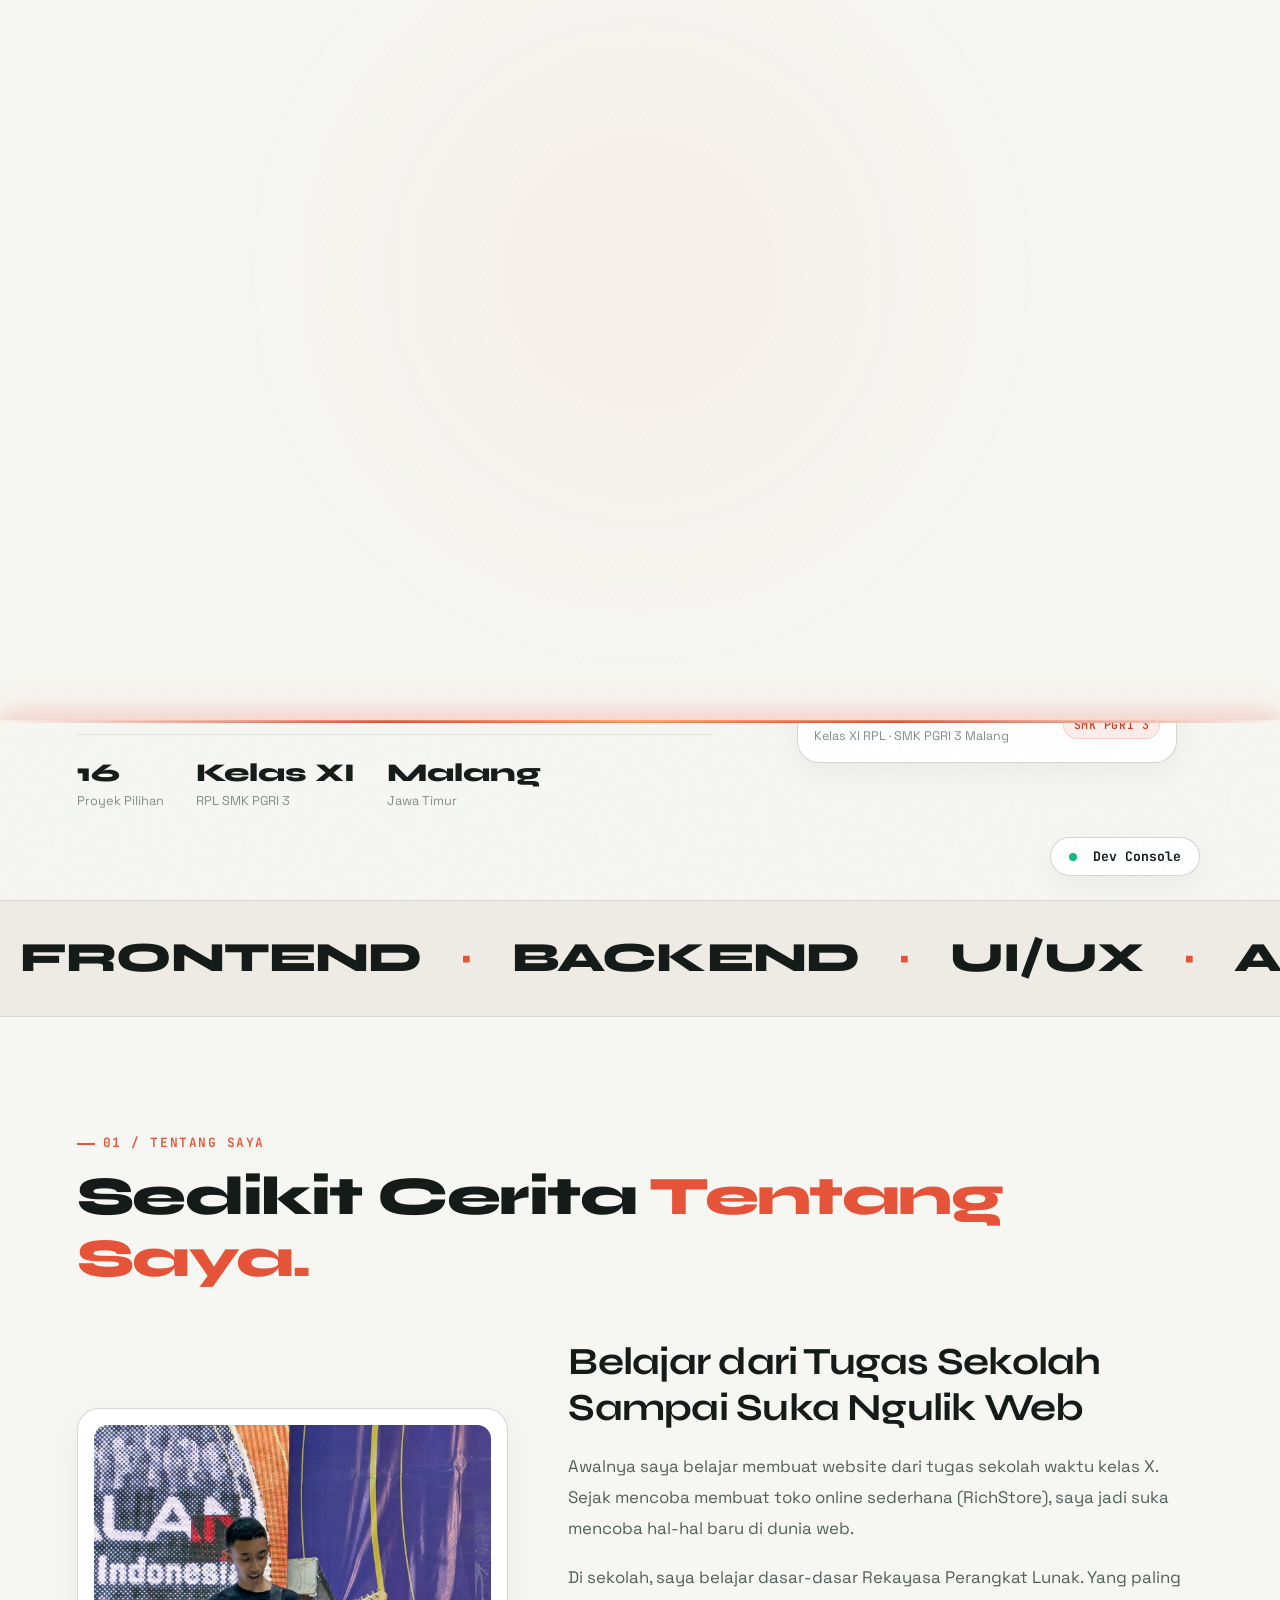
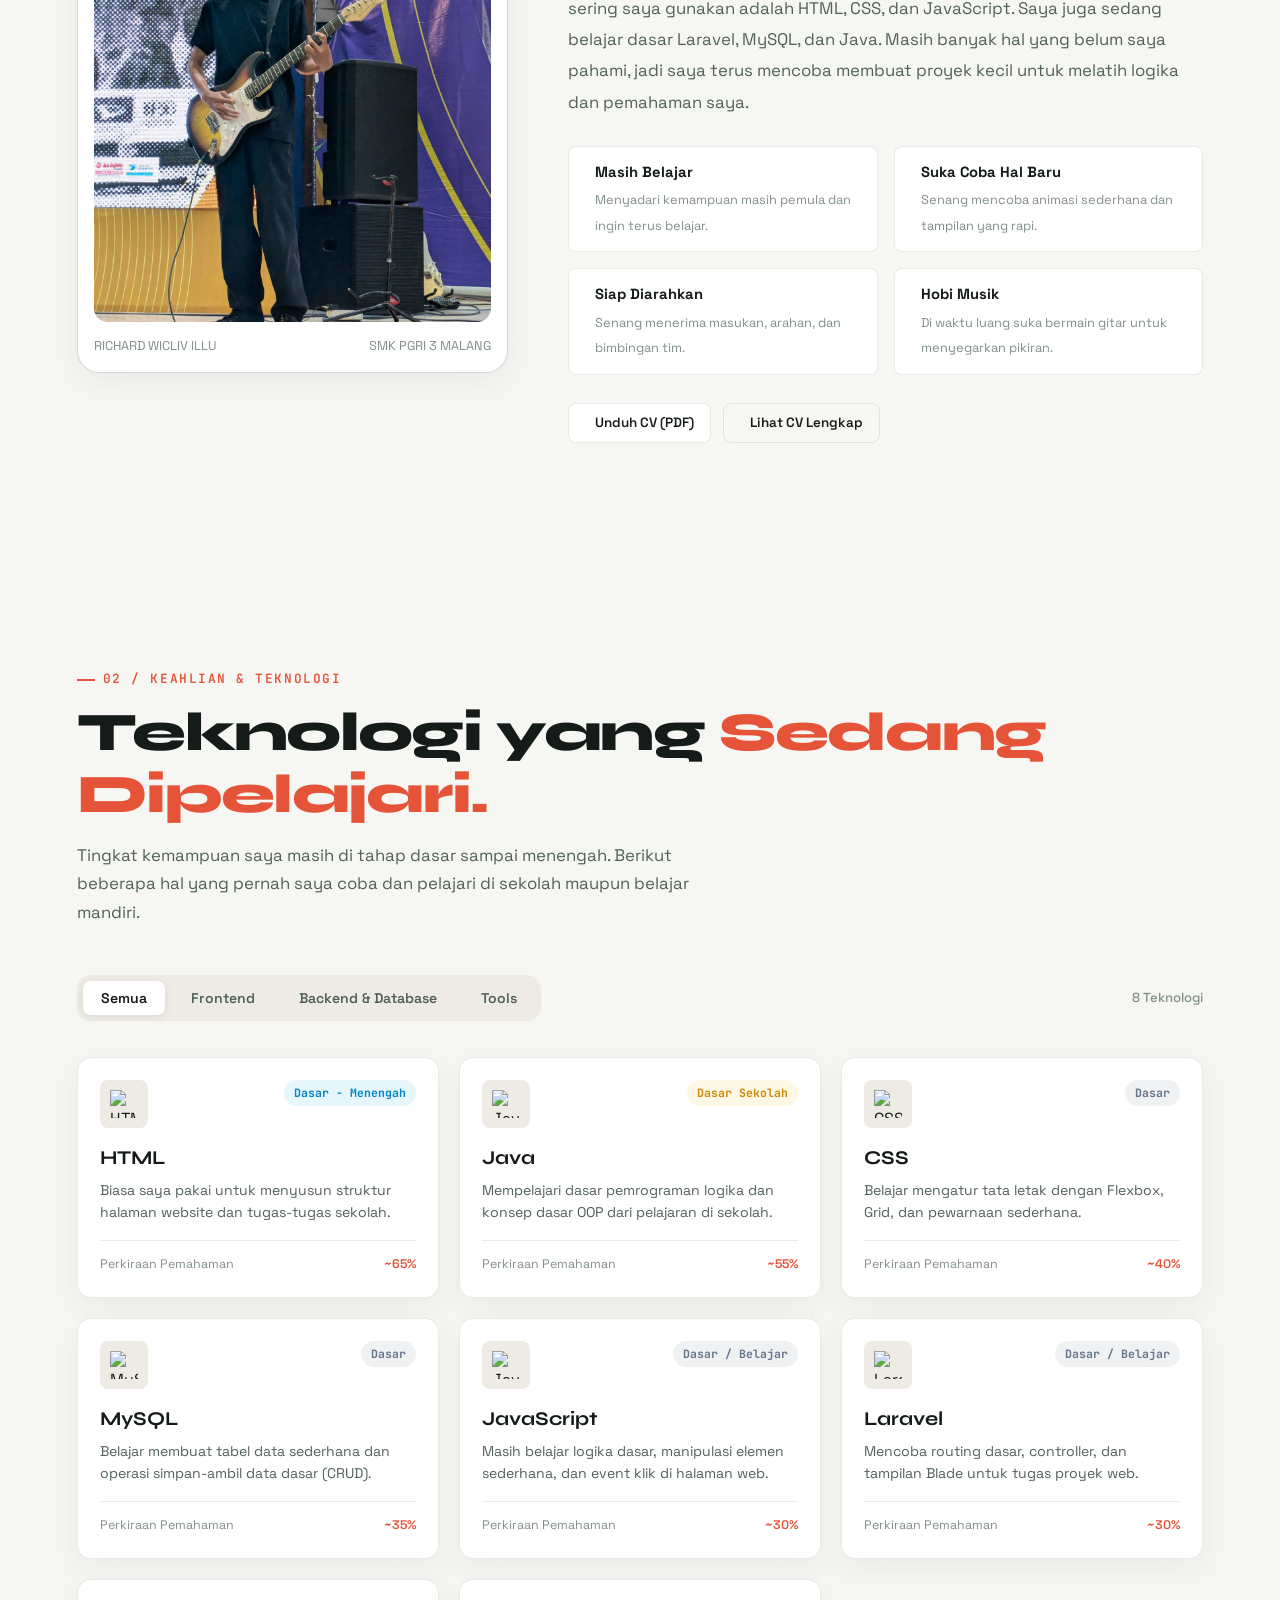
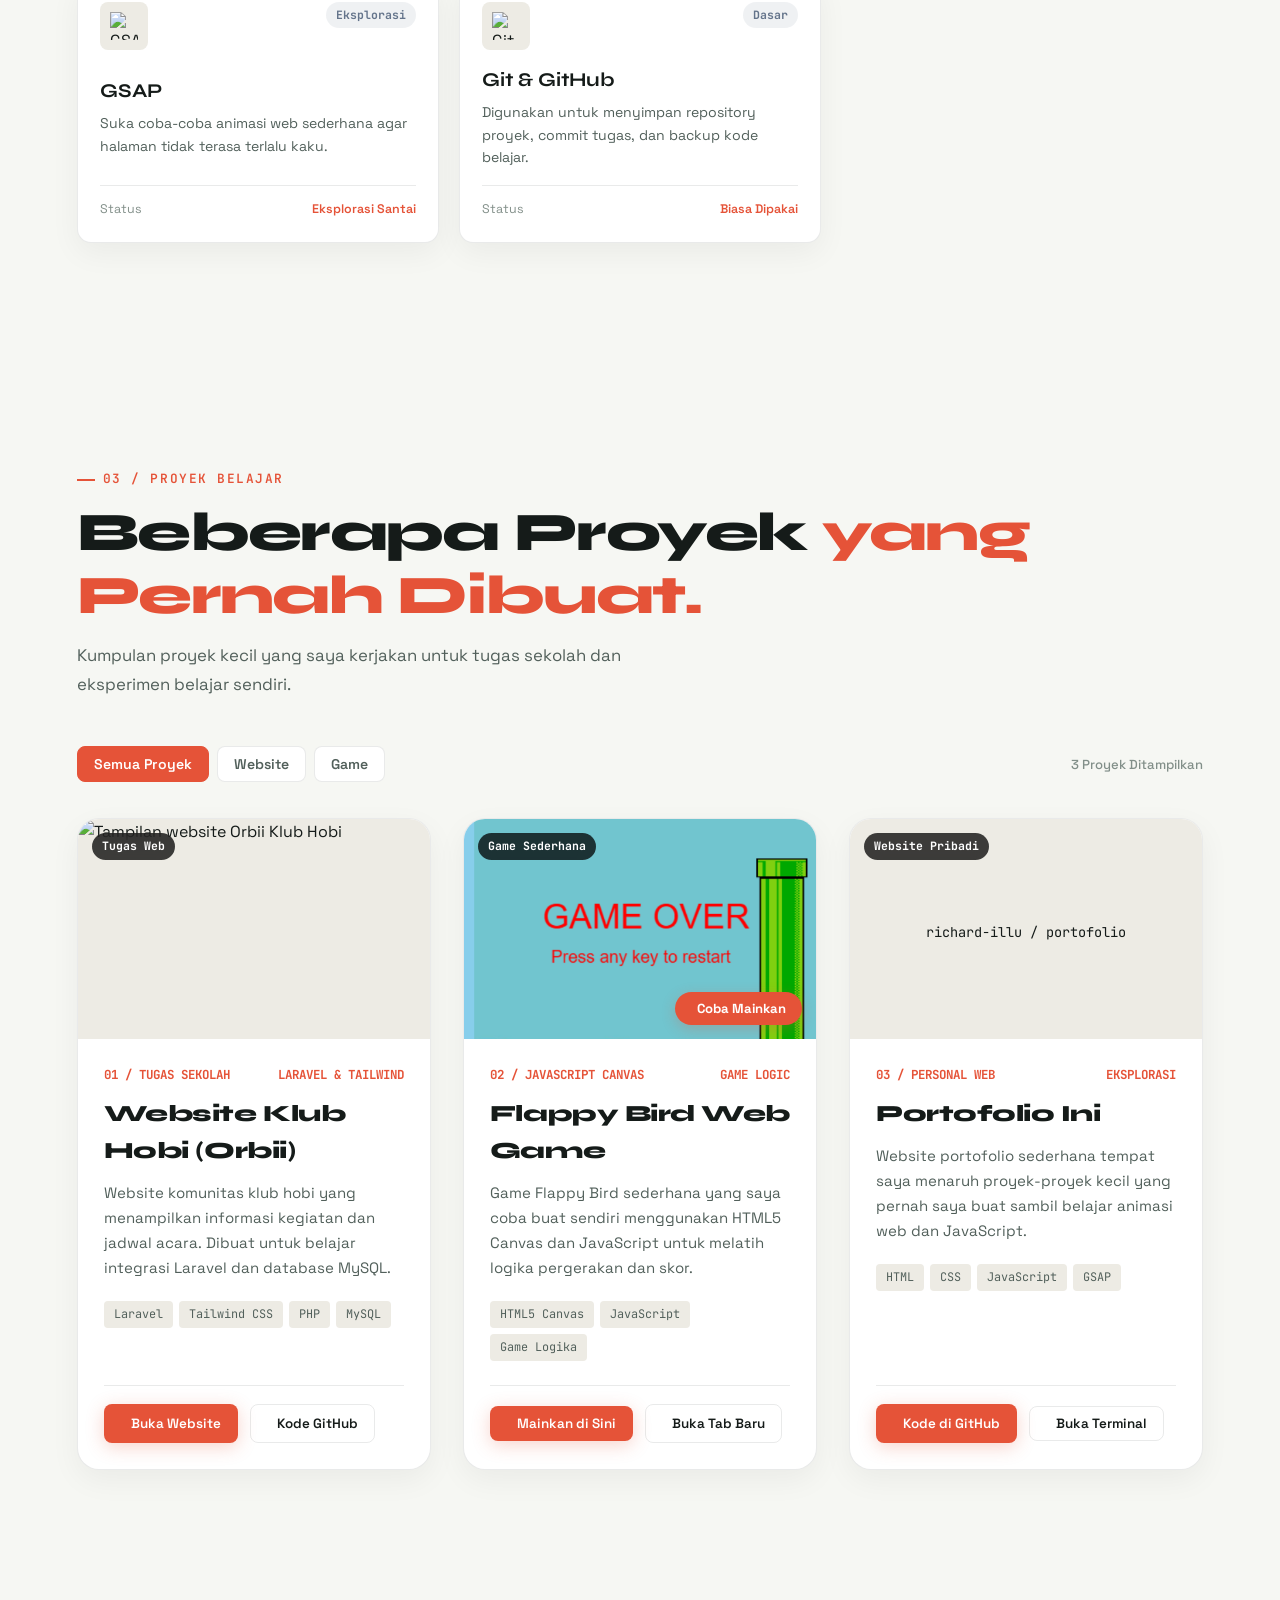
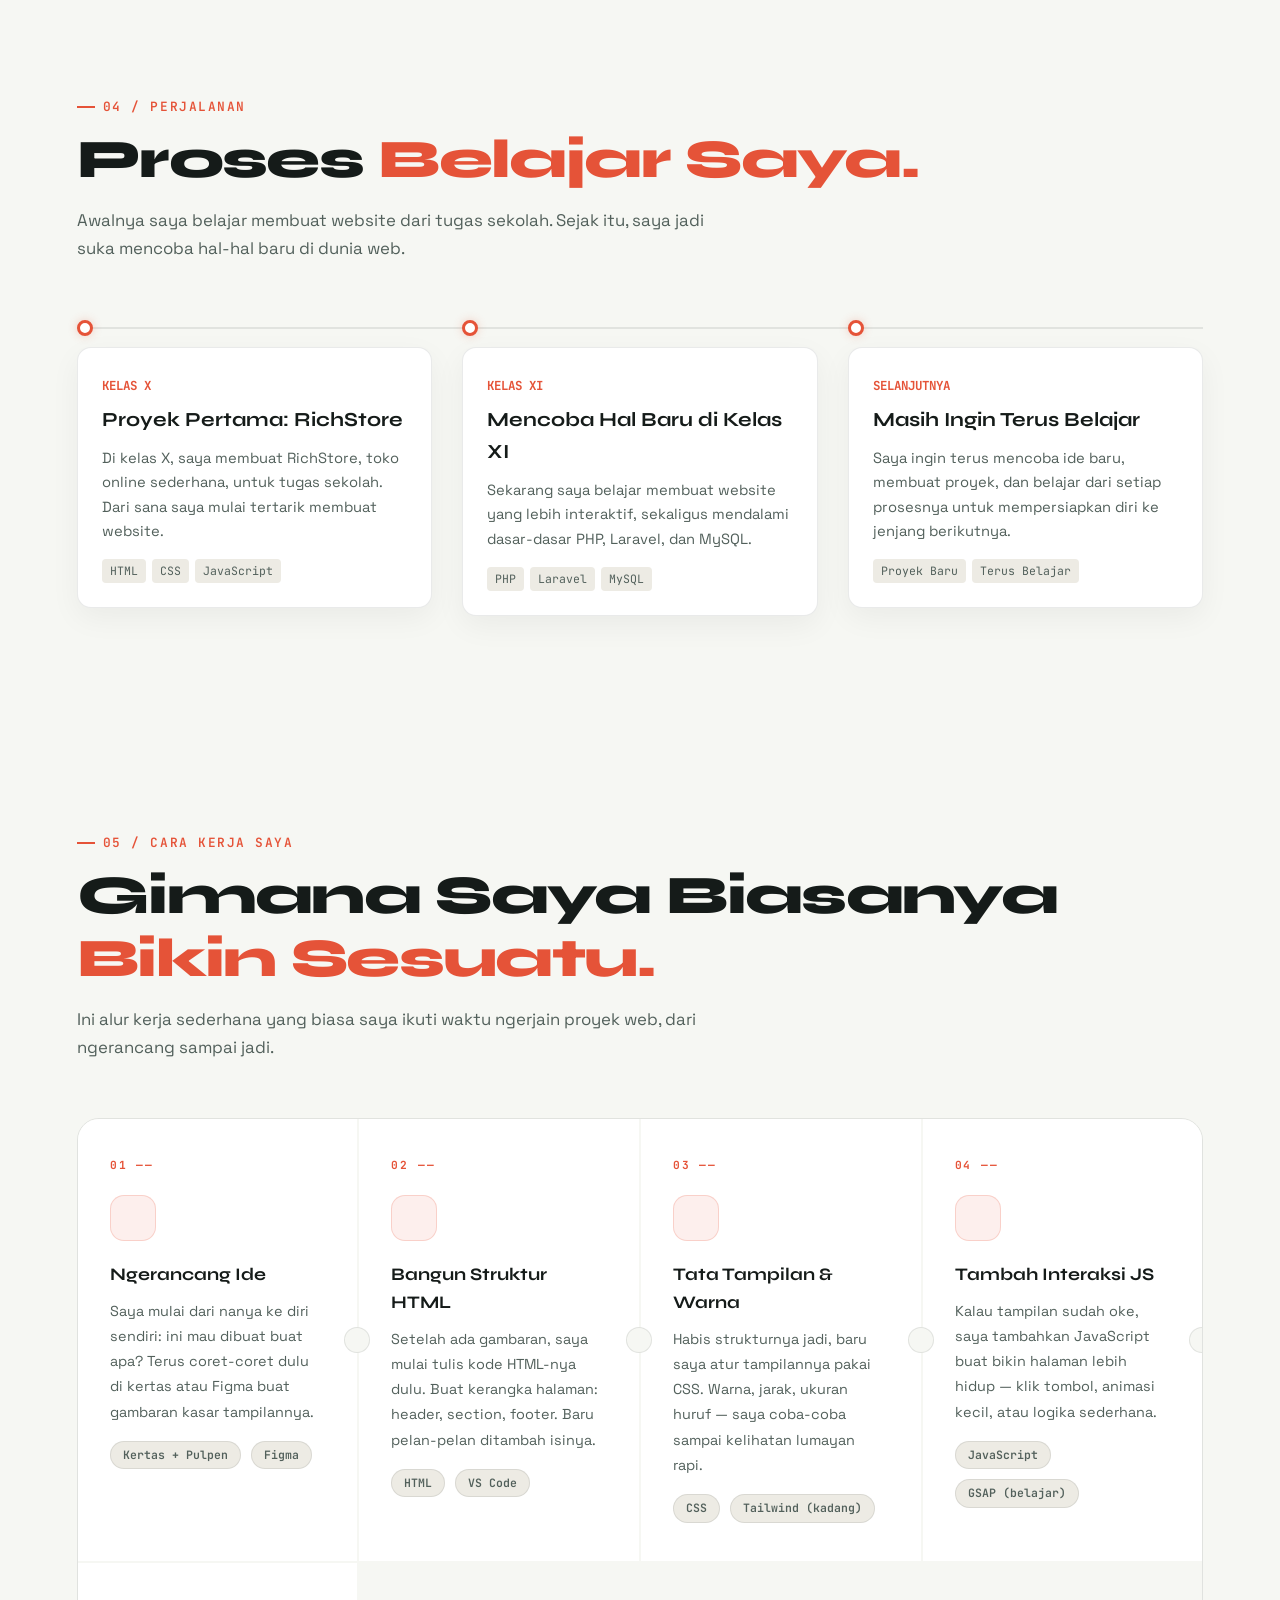
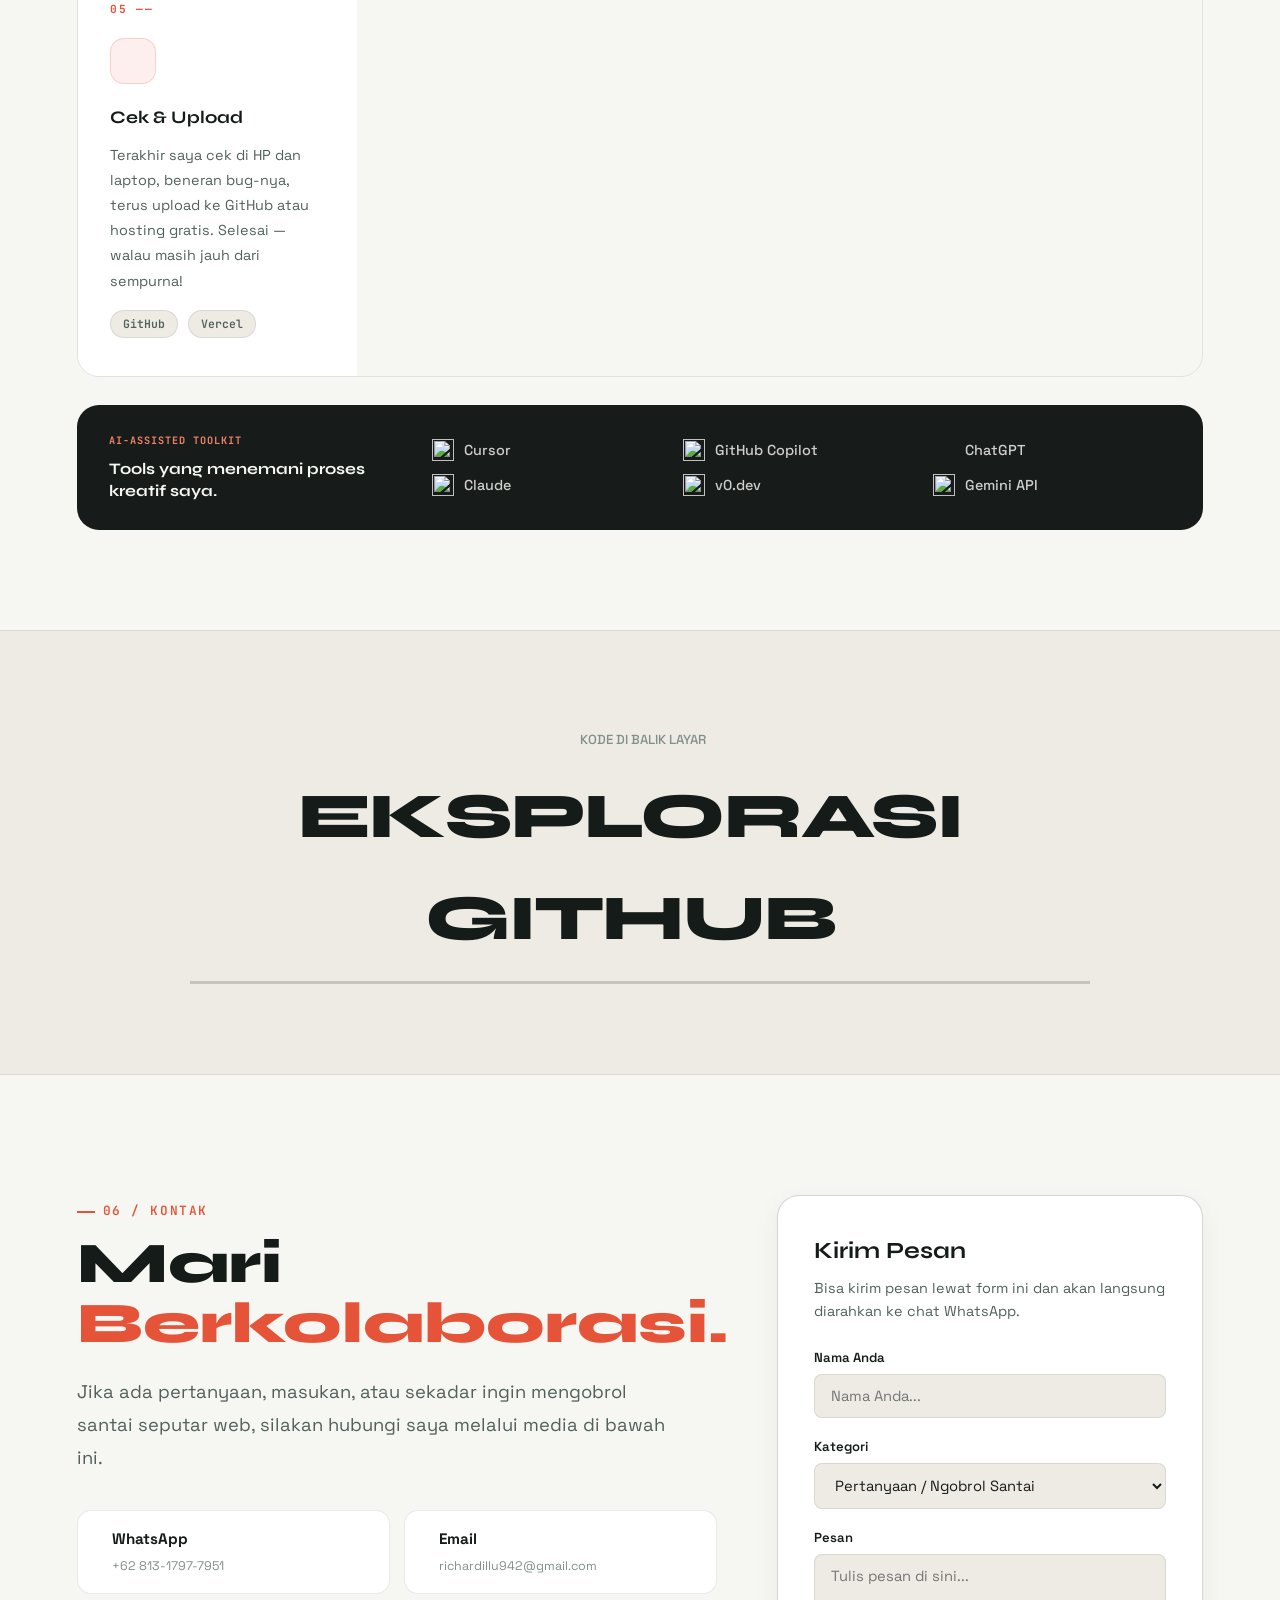
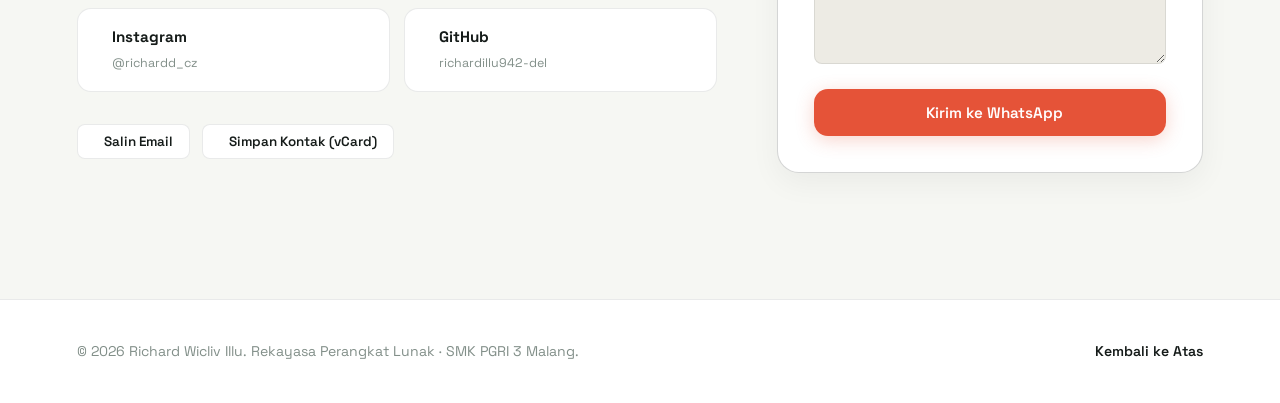
==== commit f709409a: "feat: implement mobile menu toggle and enhance navigation accessibility" ====
--- a/assets/index.html
+++ b/assets/index.html
@@ -97,7 +97,7 @@
             RICHARD<span>.</span>
         </a>
 
-        <div class="nav-links">
+        <div class="nav-links" id="navLinks">
             <a href="#about">Tentang</a>
             <a href="#skills">Keahlian</a>
             <a href="#karya">Karya</a>
@@ -123,6 +123,11 @@
                 <i class="ph ph-moon" id="themeIcon"></i>
             </button>
         </div>
+
+        <button type="button" class="action-icon-btn mobile-menu-toggle" id="mobileMenuToggle"
+            aria-label="Buka menu navigasi" aria-controls="navLinks" aria-expanded="false" title="Buka menu">
+            <i class="ph ph-list" id="mobileMenuIcon" aria-hidden="true"></i>
+        </button>
     </nav>
 
     <!-- Main Content -->
@@ -259,7 +264,7 @@
             <div class="about-layout">
                 <div class="about-portrait-card">
                     <div class="about-portrait-inner">
-                        <img src="img/icatz3.jpg" alt="Richard bermain gitar di panggung">
+                        <img src="img/icatz3.jpeg" alt="Richard bermain gitar di panggung" loading="lazy">
                     </div>
                     <div class="about-portrait-meta">
                         <span>RICHARD WICLIV ILLU</span>
@@ -790,6 +795,21 @@
                     </div>
                 </div>
             </div>
+
+            <div class="workflow-toolkit" aria-labelledby="workflowToolkitTitle">
+                <div class="workflow-toolkit-heading">
+                    <span class="workflow-toolkit-kicker">AI-ASSISTED TOOLKIT</span>
+                    <h3 id="workflowToolkitTitle">Tools yang menemani proses kreatif saya.</h3>
+                </div>
+                <div class="workflow-toolkit-list" aria-label="Tools yang digunakan">
+                    <div class="workflow-tool"><img src="https://cdn.simpleicons.org/cursor/FFFFFF" alt="" loading="lazy"><span>Cursor</span></div>
+                    <div class="workflow-tool"><img src="https://cdn.simpleicons.org/githubcopilot/FFFFFF" alt="" loading="lazy"><span>GitHub Copilot</span></div>
+                    <div class="workflow-tool"><i class="ph ph-robot" aria-hidden="true"></i><span>ChatGPT</span></div>
+                    <div class="workflow-tool"><img src="https://cdn.simpleicons.org/claude/FFFFFF" alt="" loading="lazy"><span>Claude</span></div>
+                    <div class="workflow-tool"><img src="https://cdn.simpleicons.org/v0/FFFFFF" alt="" loading="lazy"><span>v0.dev</span></div>
+                    <div class="workflow-tool"><img src="https://cdn.simpleicons.org/googlegemini/FFFFFF" alt="" loading="lazy"><span>Gemini API</span></div>
+                </div>
+            </div>
         </section>
 
         <!-- Giant GitHub Call to Action -->
--- a/assets/css/style.css
+++ b/assets/css/style.css
@@ -445,6 +445,8 @@
     width: 100%;
 }
 
+.action-icon-btn.mobile-menu-toggle { display: none; }
+
 .nav-actions {
     display: flex;
     align-items: center;
@@ -1665,17 +1667,19 @@
     gap: 60px;
     align-items: flex-start;
 }
+.contact-layout > * { min-width: 0; }
 
 .contact-title {
     font-family: var(--font-heading);
-    font-size: clamp(2.8rem, 6vw, 4.8rem);
+    max-width: 100%;
+    font-size: clamp(2.5rem, 4.5vw, 4rem);
     font-weight: 800;
-    letter-spacing: -0.03em;
+    letter-spacing: 0;
     line-height: 1.05;
     margin-bottom: 20px;
 }
 
-.contact-title span { color: var(--accent); }
+.contact-title span { display: block; max-width: 100%; color: var(--accent); }
 
 .contact-lead {
     color: var(--text-secondary);
@@ -2227,6 +2231,61 @@
     font-size: 0.72rem;
     color: var(--text-secondary);
     font-weight: 600;
+}
+
+.workflow-toolkit {
+    display: grid;
+    grid-template-columns: minmax(180px, 0.8fr) minmax(0, 2fr);
+    align-items: center;
+    gap: 28px;
+    margin-top: 28px;
+    padding: 28px 32px;
+    border-radius: var(--radius-lg);
+    background: #171b1a;
+    color: #f6f7f3;
+}
+
+.workflow-toolkit-heading { max-width: 260px; }
+.workflow-toolkit-kicker {
+    display: block;
+    margin-bottom: 8px;
+    color: #f08068;
+    font-family: var(--font-mono);
+    font-size: 0.64rem;
+    font-weight: 700;
+    letter-spacing: 0.1em;
+}
+.workflow-toolkit-heading h3 {
+    font-family: var(--font-heading);
+    font-size: 1rem;
+    line-height: 1.4;
+}
+.workflow-toolkit-list {
+    display: grid;
+    grid-template-columns: repeat(3, minmax(0, 1fr));
+    gap: 12px;
+}
+.workflow-tool {
+    display: flex;
+    min-width: 0;
+    align-items: center;
+    gap: 10px;
+    color: rgba(246, 247, 243, 0.82);
+    font-size: 0.9rem;
+    font-weight: 500;
+}
+.workflow-tool img {
+    display: block;
+    width: 22px;
+    height: 22px;
+    flex: 0 0 22px;
+    object-fit: contain;
+}
+.workflow-tool > i {
+    flex: 0 0 22px;
+    color: #fff;
+    font-size: 1.3rem;
+    text-align: center;
 }
 
 /* ==========================================================================
@@ -2277,11 +2336,52 @@
     .contact-layout {
         grid-template-columns: 1fr;
     }
+    .workflow-toolkit { grid-template-columns: minmax(0, 1fr); }
+    .workflow-toolkit-heading { max-width: 36ch; }
 }
 
 @media (max-width: 768px) {
-    .nav-links { display: none; }
+    .navbar { gap: 10px; }
+    .nav-actions { margin-left: auto; gap: 8px; }
+    .action-icon-btn.mobile-menu-toggle { display: inline-flex; flex: 0 0 40px; }
+    .nav-links {
+        position: absolute;
+        top: calc(100% + 8px);
+        right: 5%;
+        left: 5%;
+        display: none;
+        flex-direction: column;
+        align-items: stretch;
+        gap: 0;
+        padding: 8px;
+        border: 1px solid var(--border-subtle);
+        border-radius: var(--radius-md);
+        background: var(--glass-bg);
+        box-shadow: var(--card-shadow);
+        backdrop-filter: blur(20px);
+        -webkit-backdrop-filter: blur(20px);
+    }
+    .navbar.menu-open .nav-links { display: flex; }
+    .nav-links a { padding: 12px 14px; }
+    .nav-links a + a { border-top: 1px solid var(--border-subtle); }
     .status-badge { display: none; }
+    .workflow-toolkit { padding: 24px; }
+    .workflow-toolkit-list { grid-template-columns: repeat(2, minmax(0, 1fr)); }
+    .contact-title {
+        max-width: 100%;
+        font-size: clamp(2rem, 9vw, 3.3rem);
+        overflow-wrap: anywhere;
+    }
+    .giant-cta {
+        display: flex;
+        width: 100%;
+        max-width: 100%;
+        flex-wrap: wrap;
+        justify-content: center;
+        font-size: clamp(1.6rem, 7vw, 2.6rem);
+        line-height: 1.2;
+        overflow-wrap: anywhere;
+    }
     .hero {
         padding-top: 110px;
     }
@@ -2297,6 +2397,7 @@
     .contact-cards-grid {
         grid-template-columns: 1fr;
     }
+    .project-grid { grid-template-columns: minmax(0, 1fr); }
     .terminal-floating-btn {
         bottom: 16px;
         right: 68px;
@@ -2306,6 +2407,10 @@
 }
 
 @media (max-width: 480px) {
+    .navbar { gap: 6px; padding-right: 5%; padding-left: 5%; }
+    .logo { margin-right: 0; font-size: 1.15rem; }
+    #soundToggleBtn { display: none; }
+    .nav-actions { gap: 0; }
     .hero-cta {
         flex-direction: column;
         align-items: stretch;
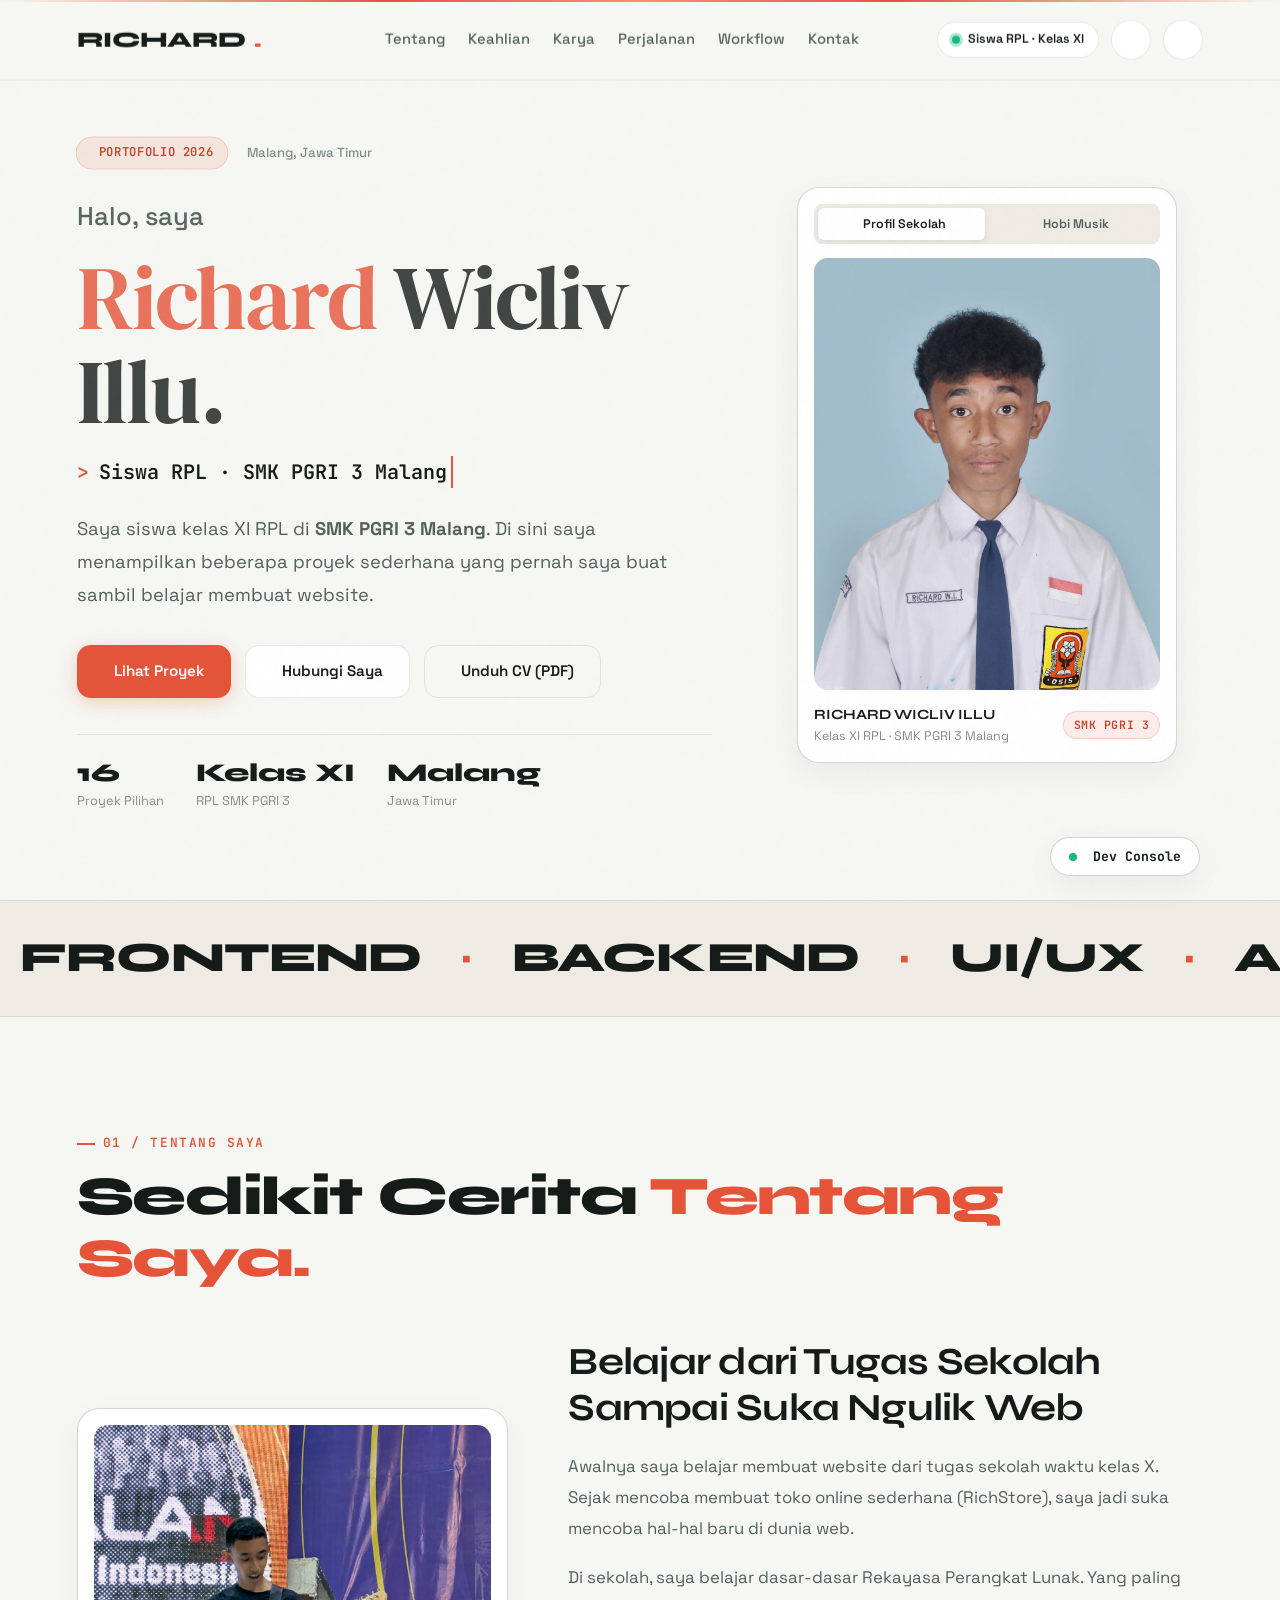
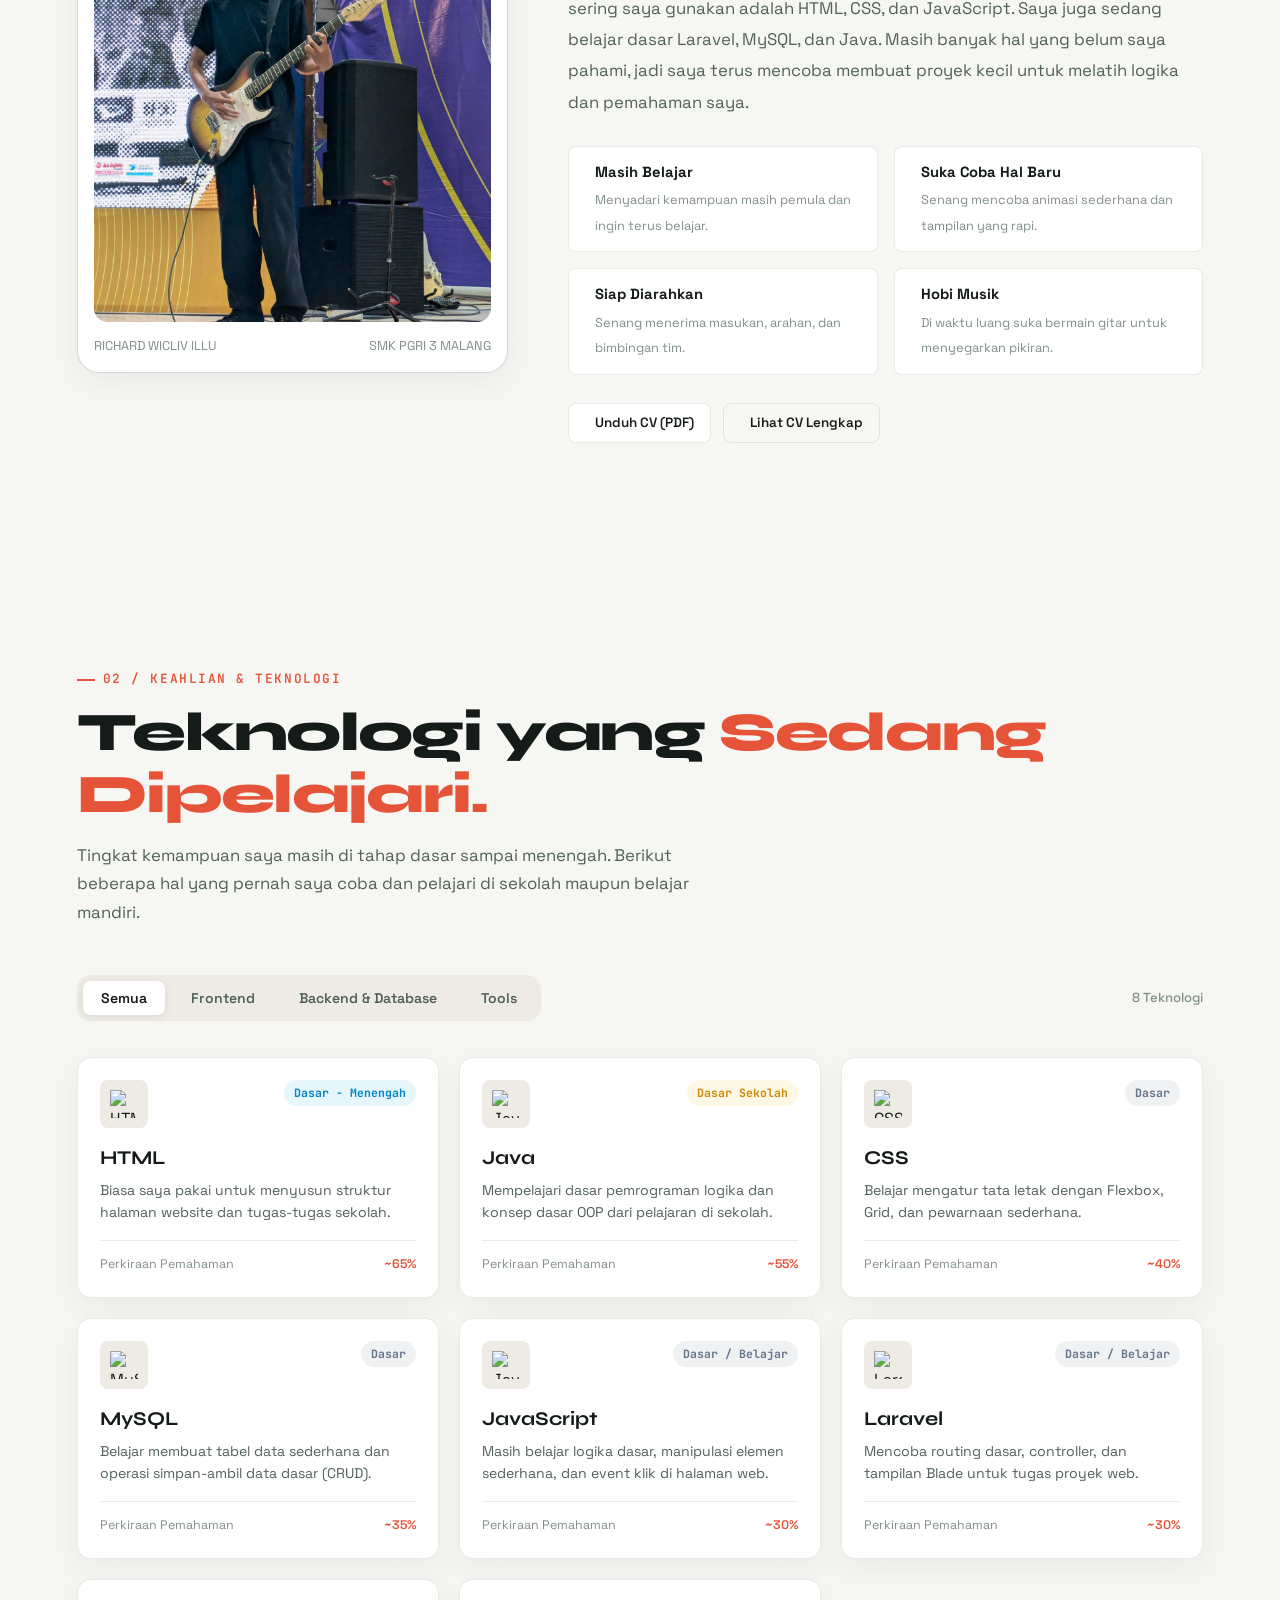
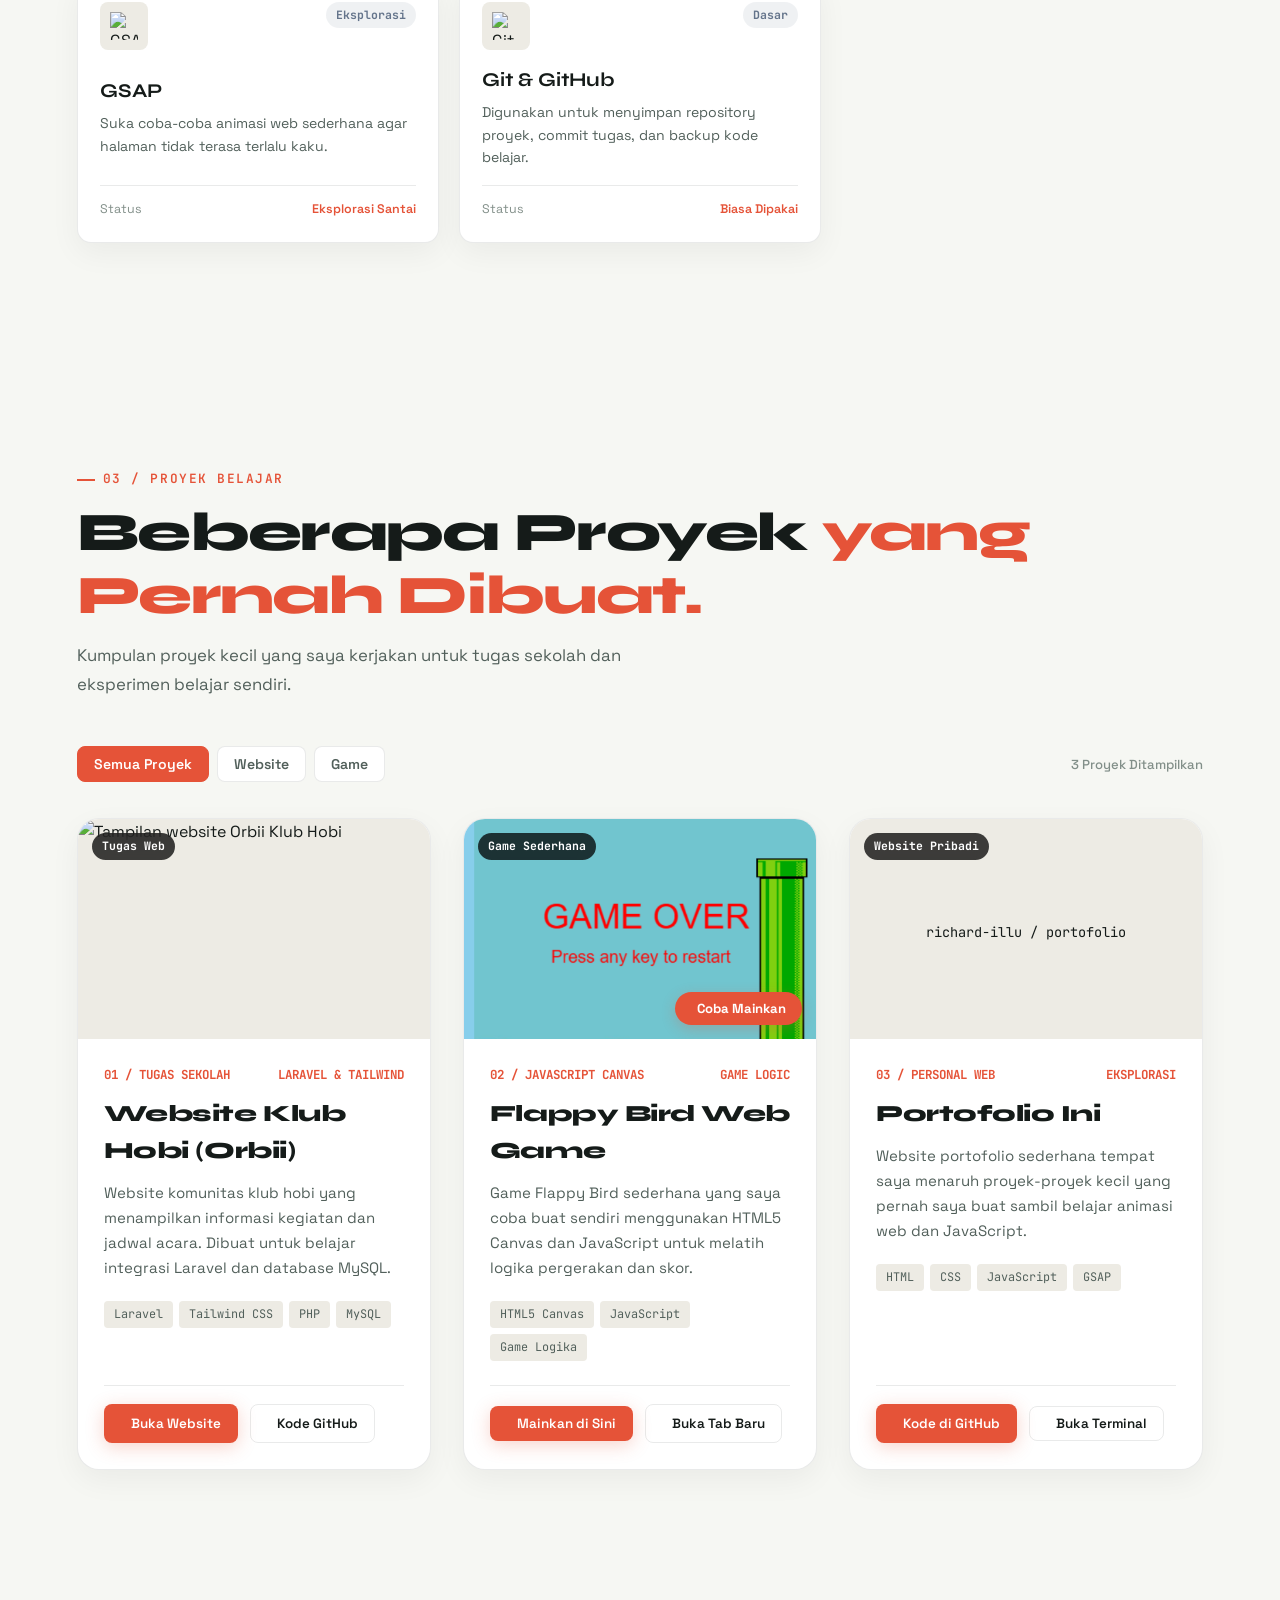
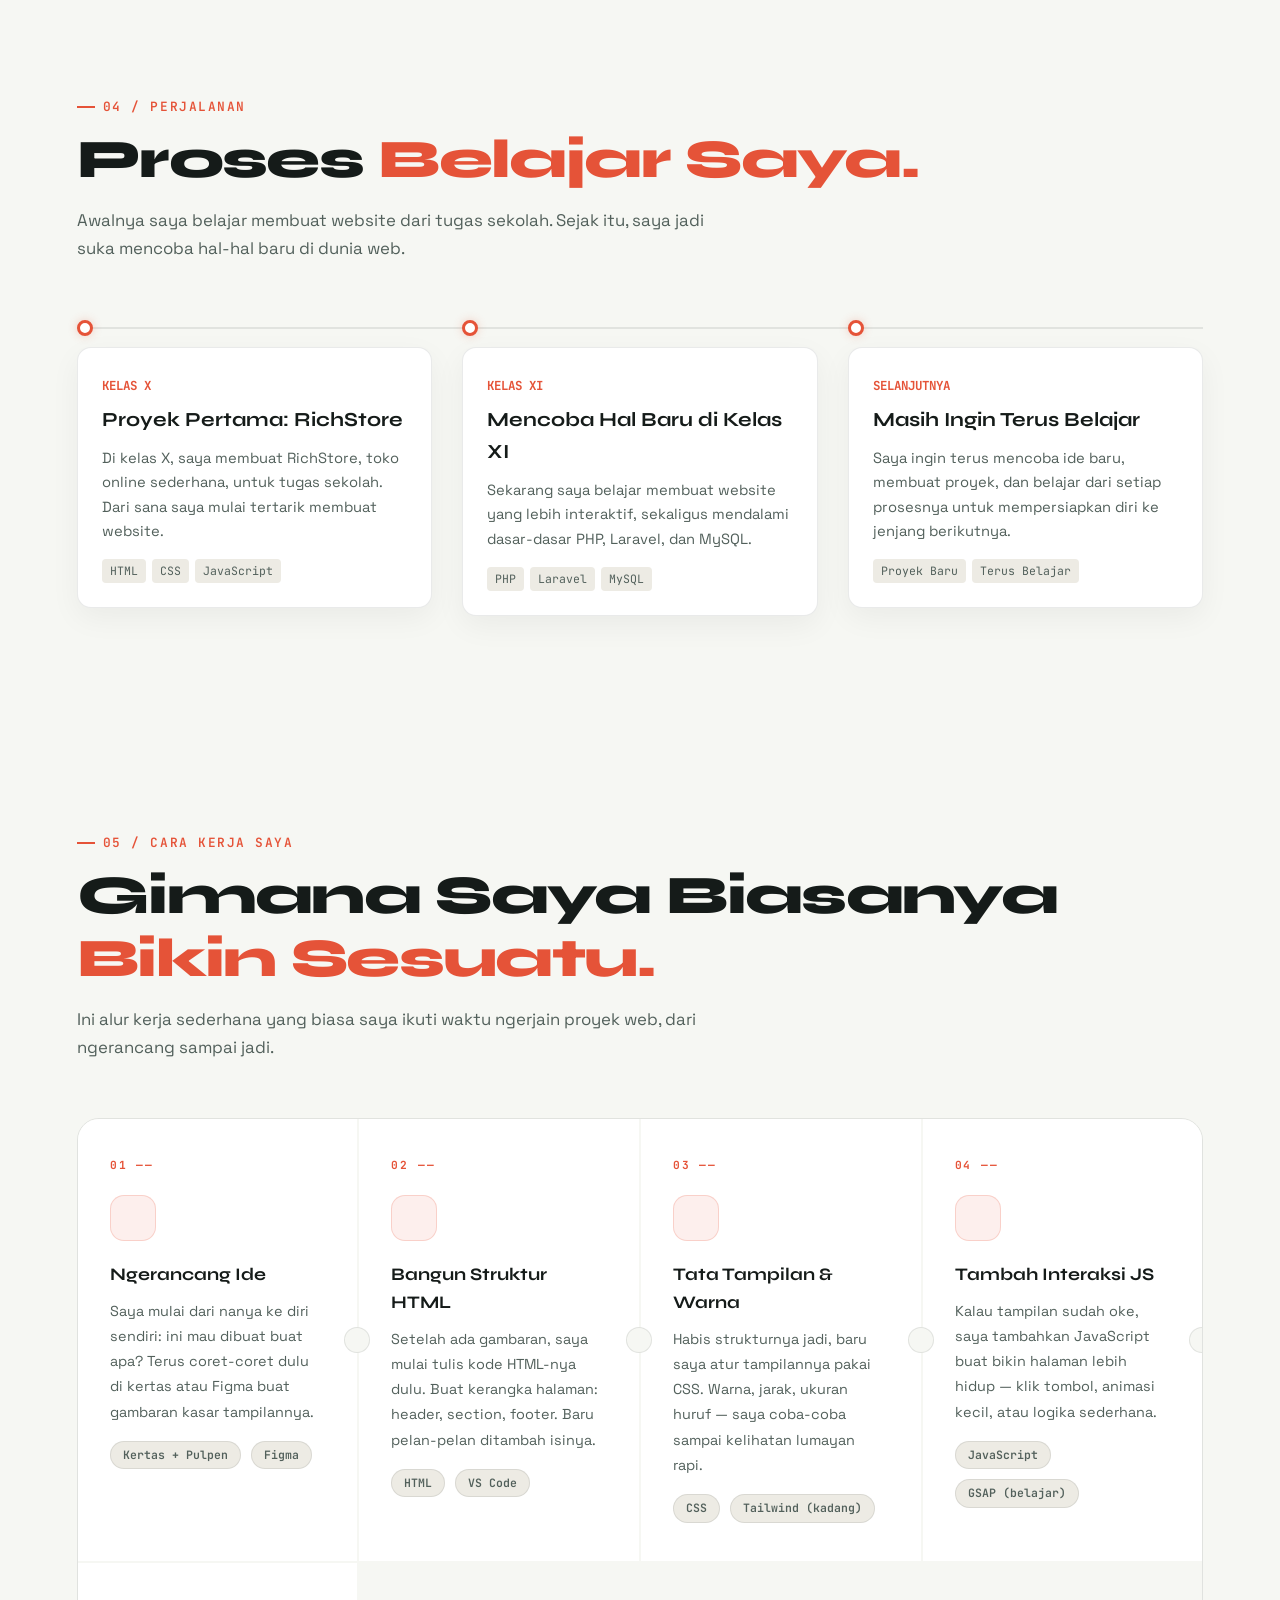
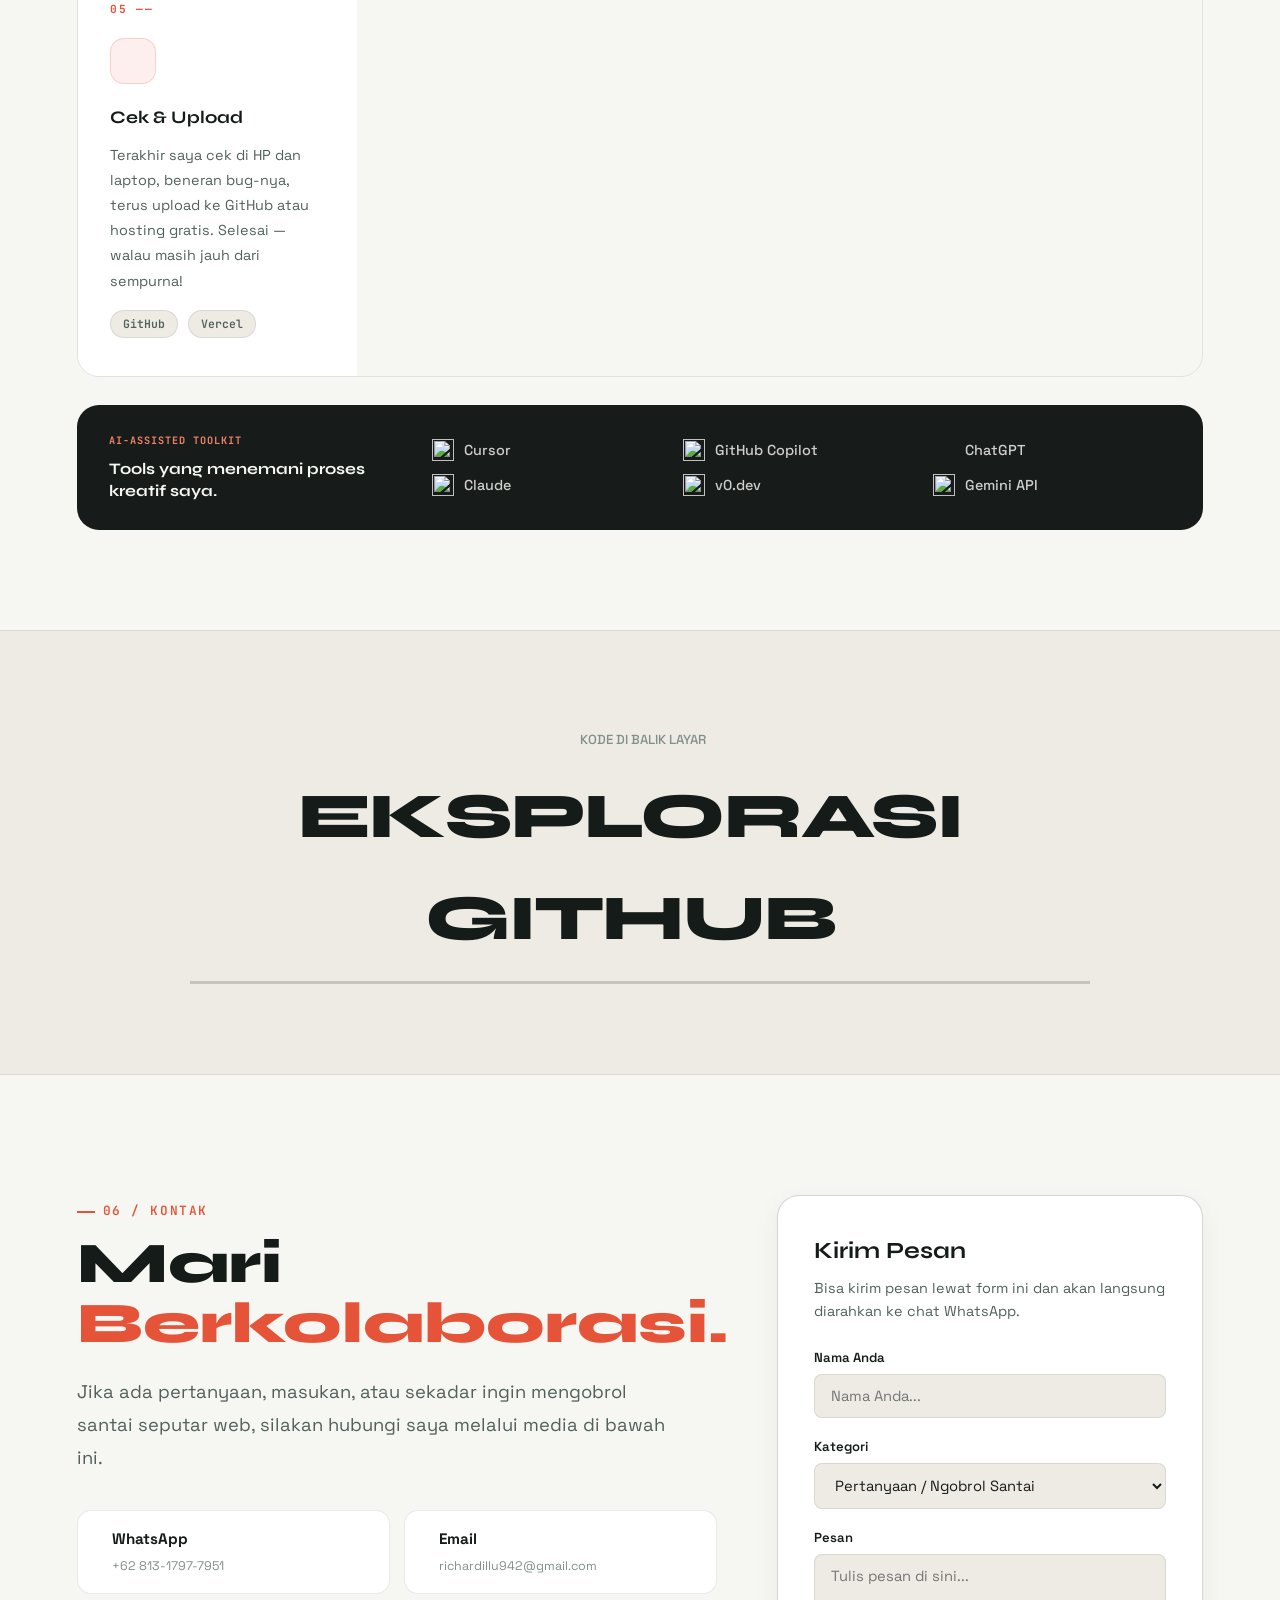
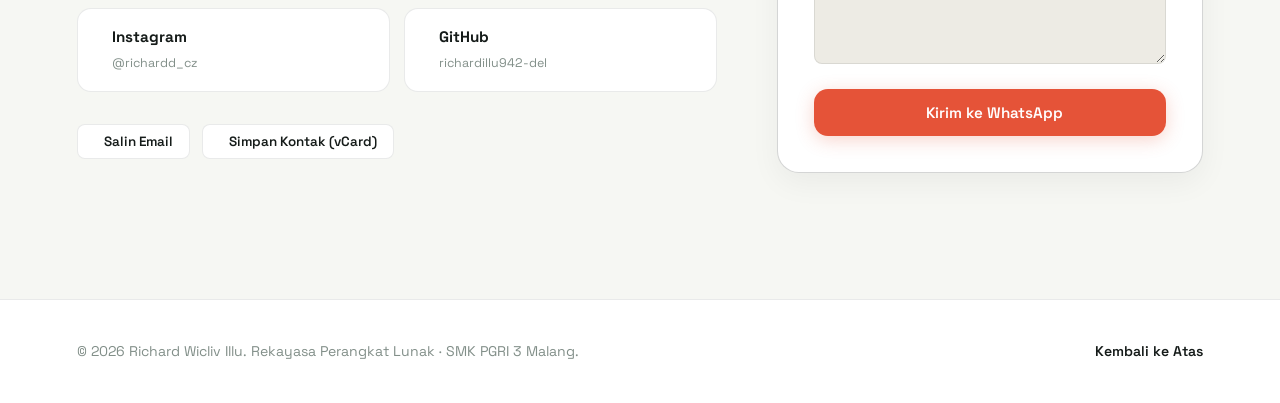
==== commit d337d31c: "refactor: remove unused favicon link from HTML" ====
--- a/assets/index.html
+++ b/assets/index.html
@@ -13,9 +13,6 @@
         content="Portofolio Richard Wicliv Illu, siswa kelas XI RPL di SMK PGRI 3 Malang. Kumpulan proyek web sederhana dan proses belajar.">
     <meta property="og:type" content="website">
     <meta property="og:image" content="img/icatz.jpg">
-    <link rel="icon"
-        href="data:image/svg+xml,<svg xmlns=%27http://www.w3.org/2000/svg%27 viewBox=%270 0 100 100%27><text y=%27.9em%27 font-size=%2790%27>⚡</text></svg>">
-
     <noscript>
         <style>
             .preloader {
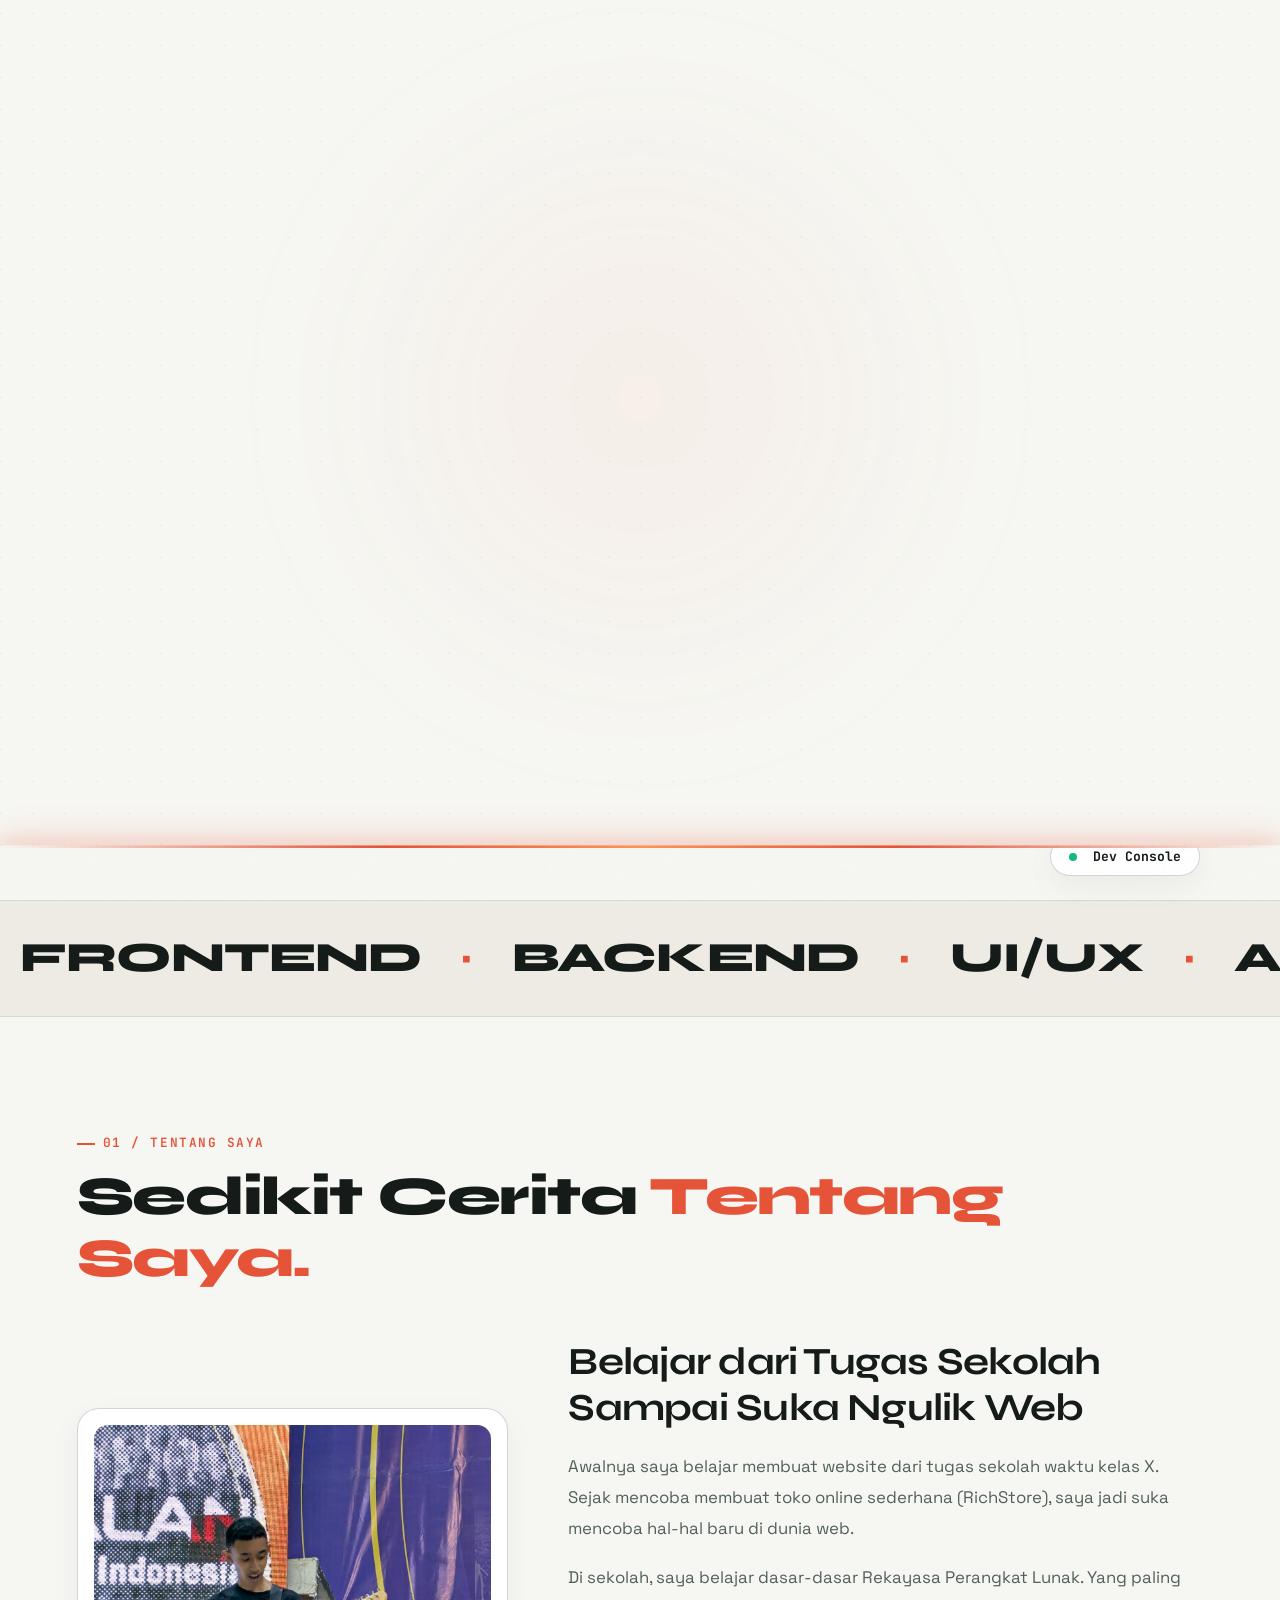
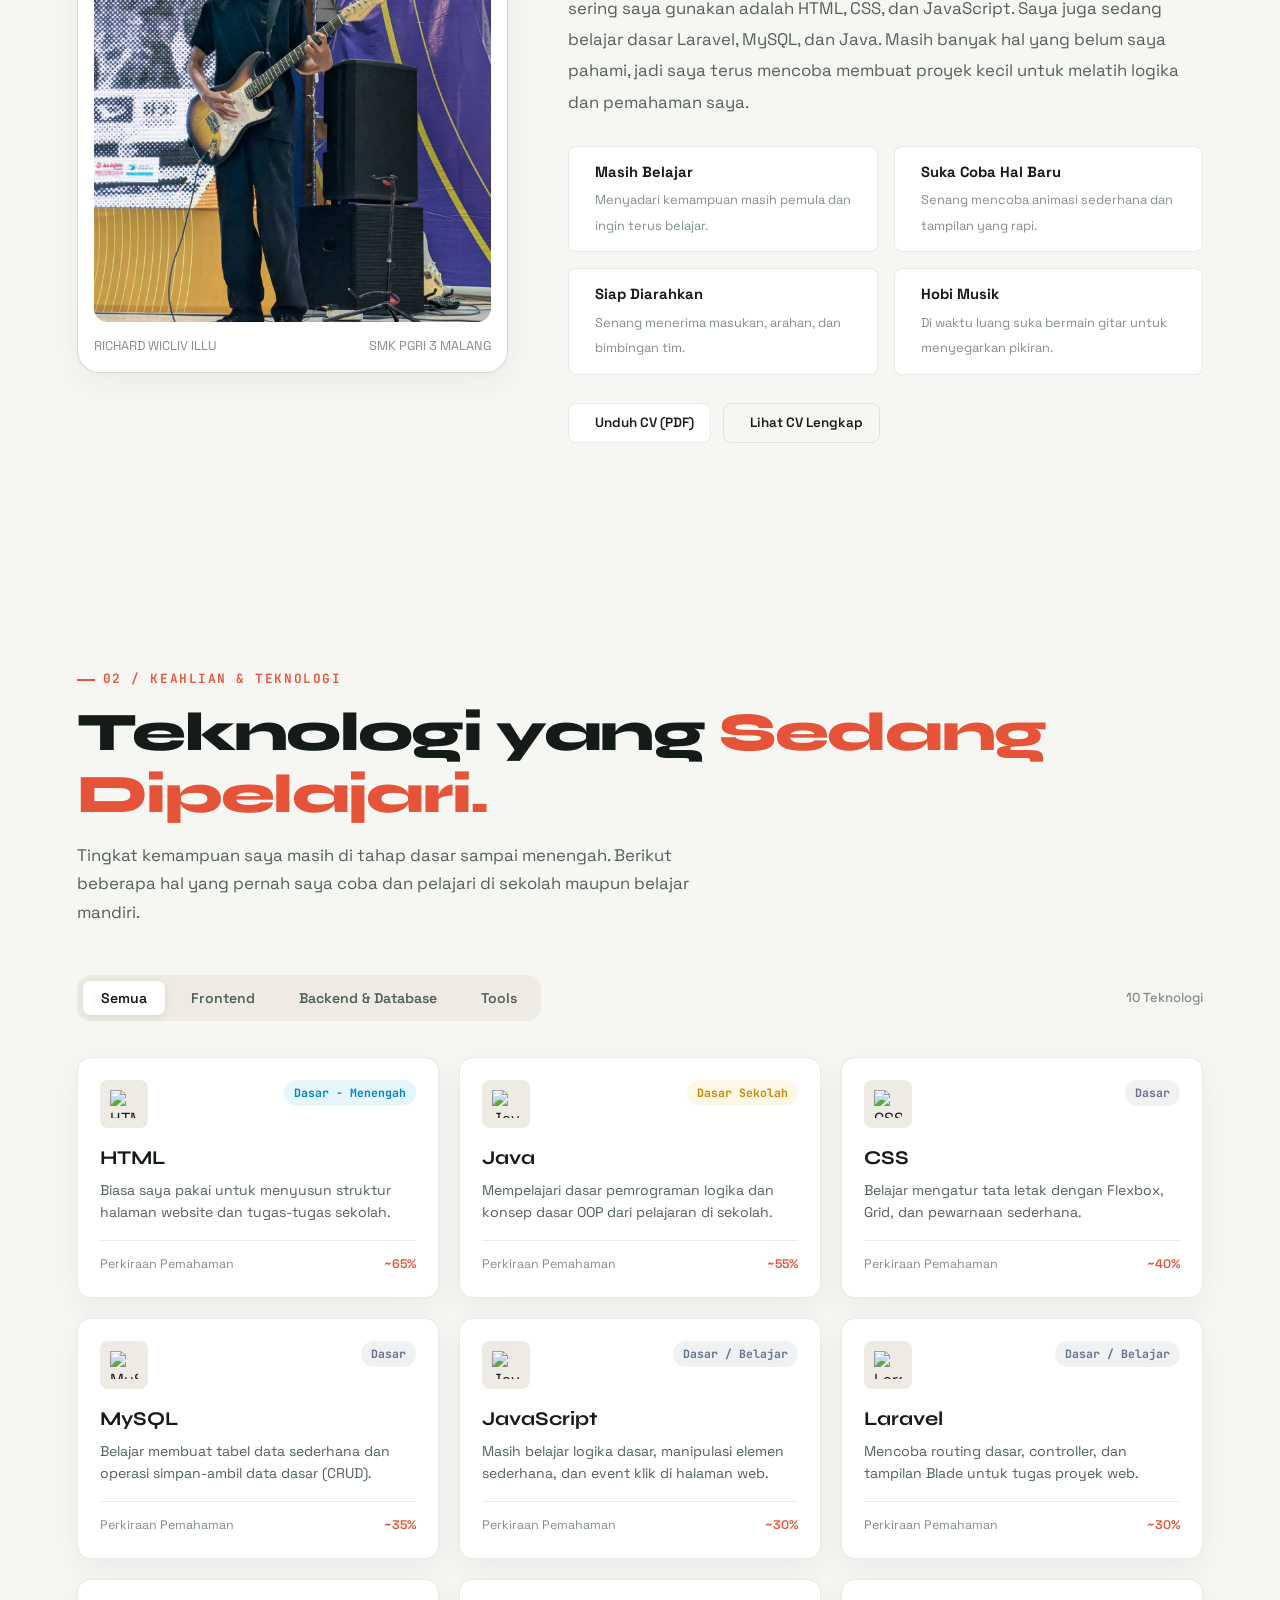
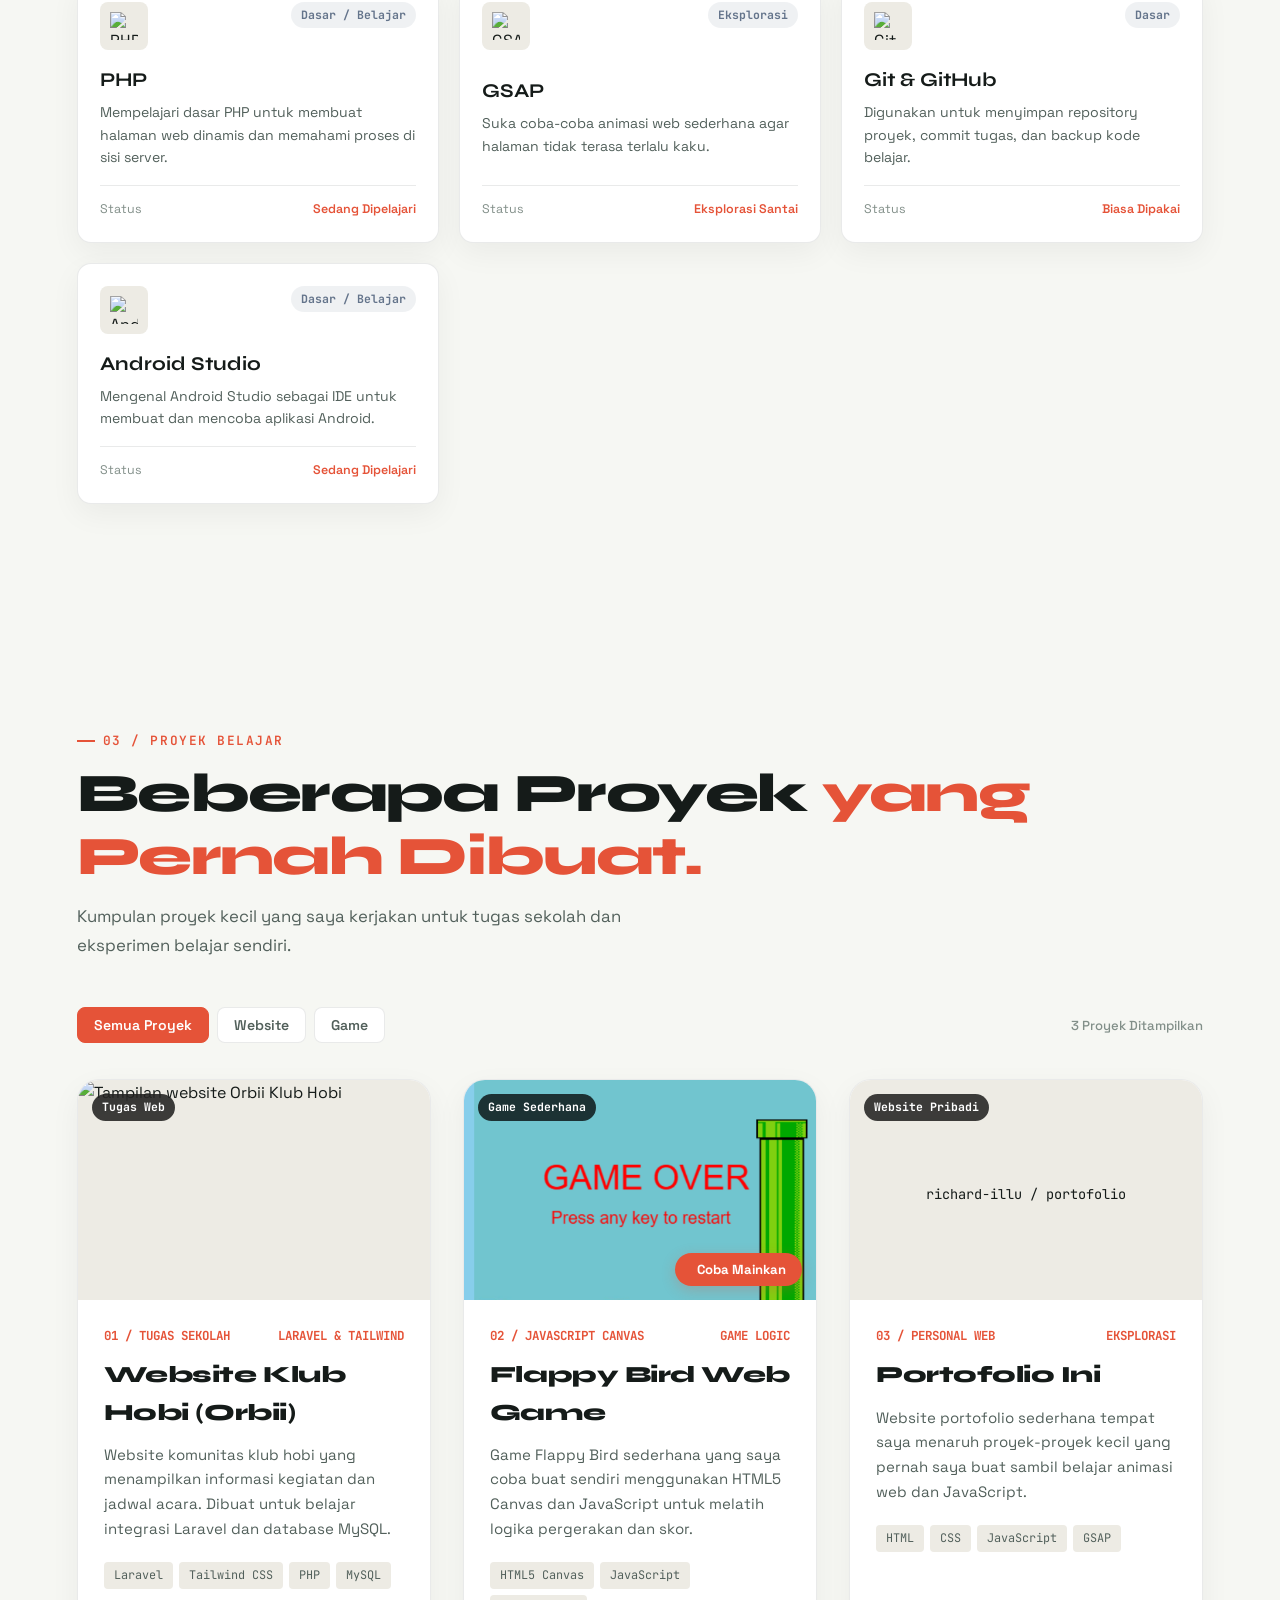
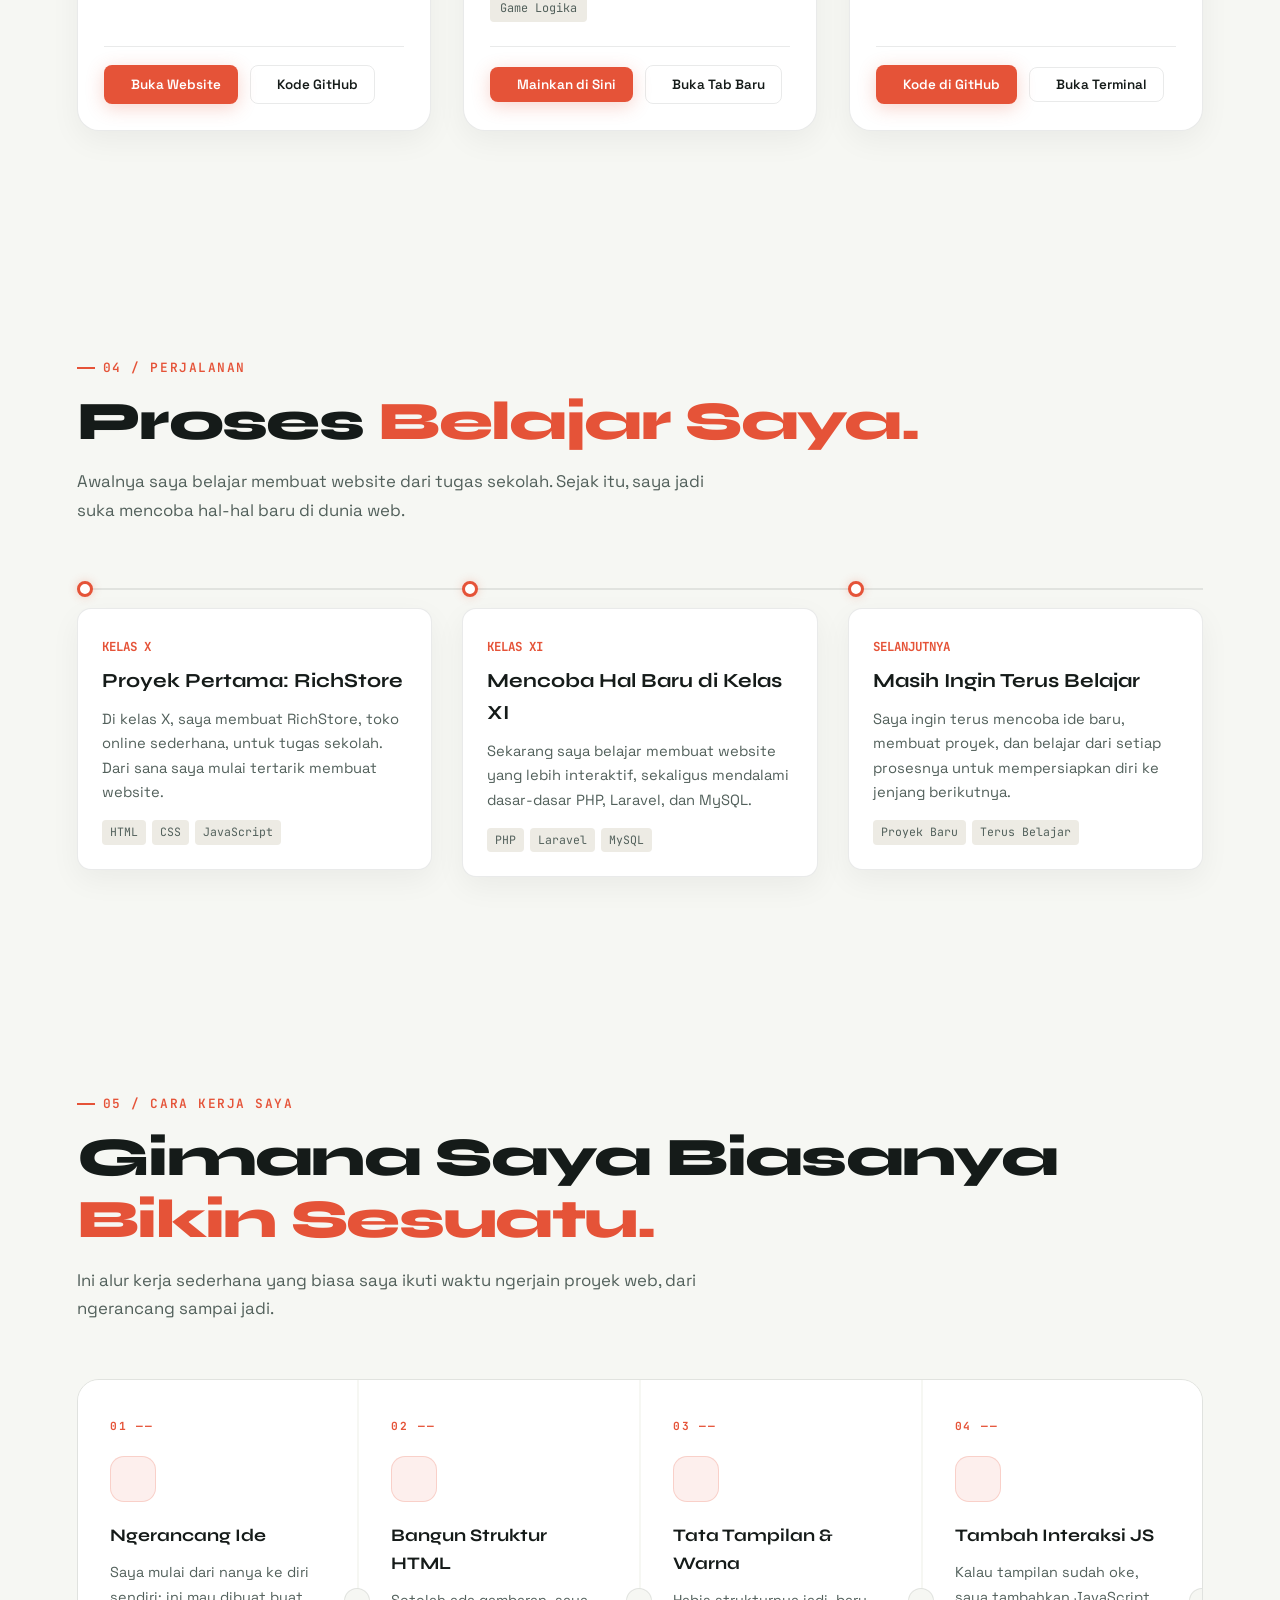
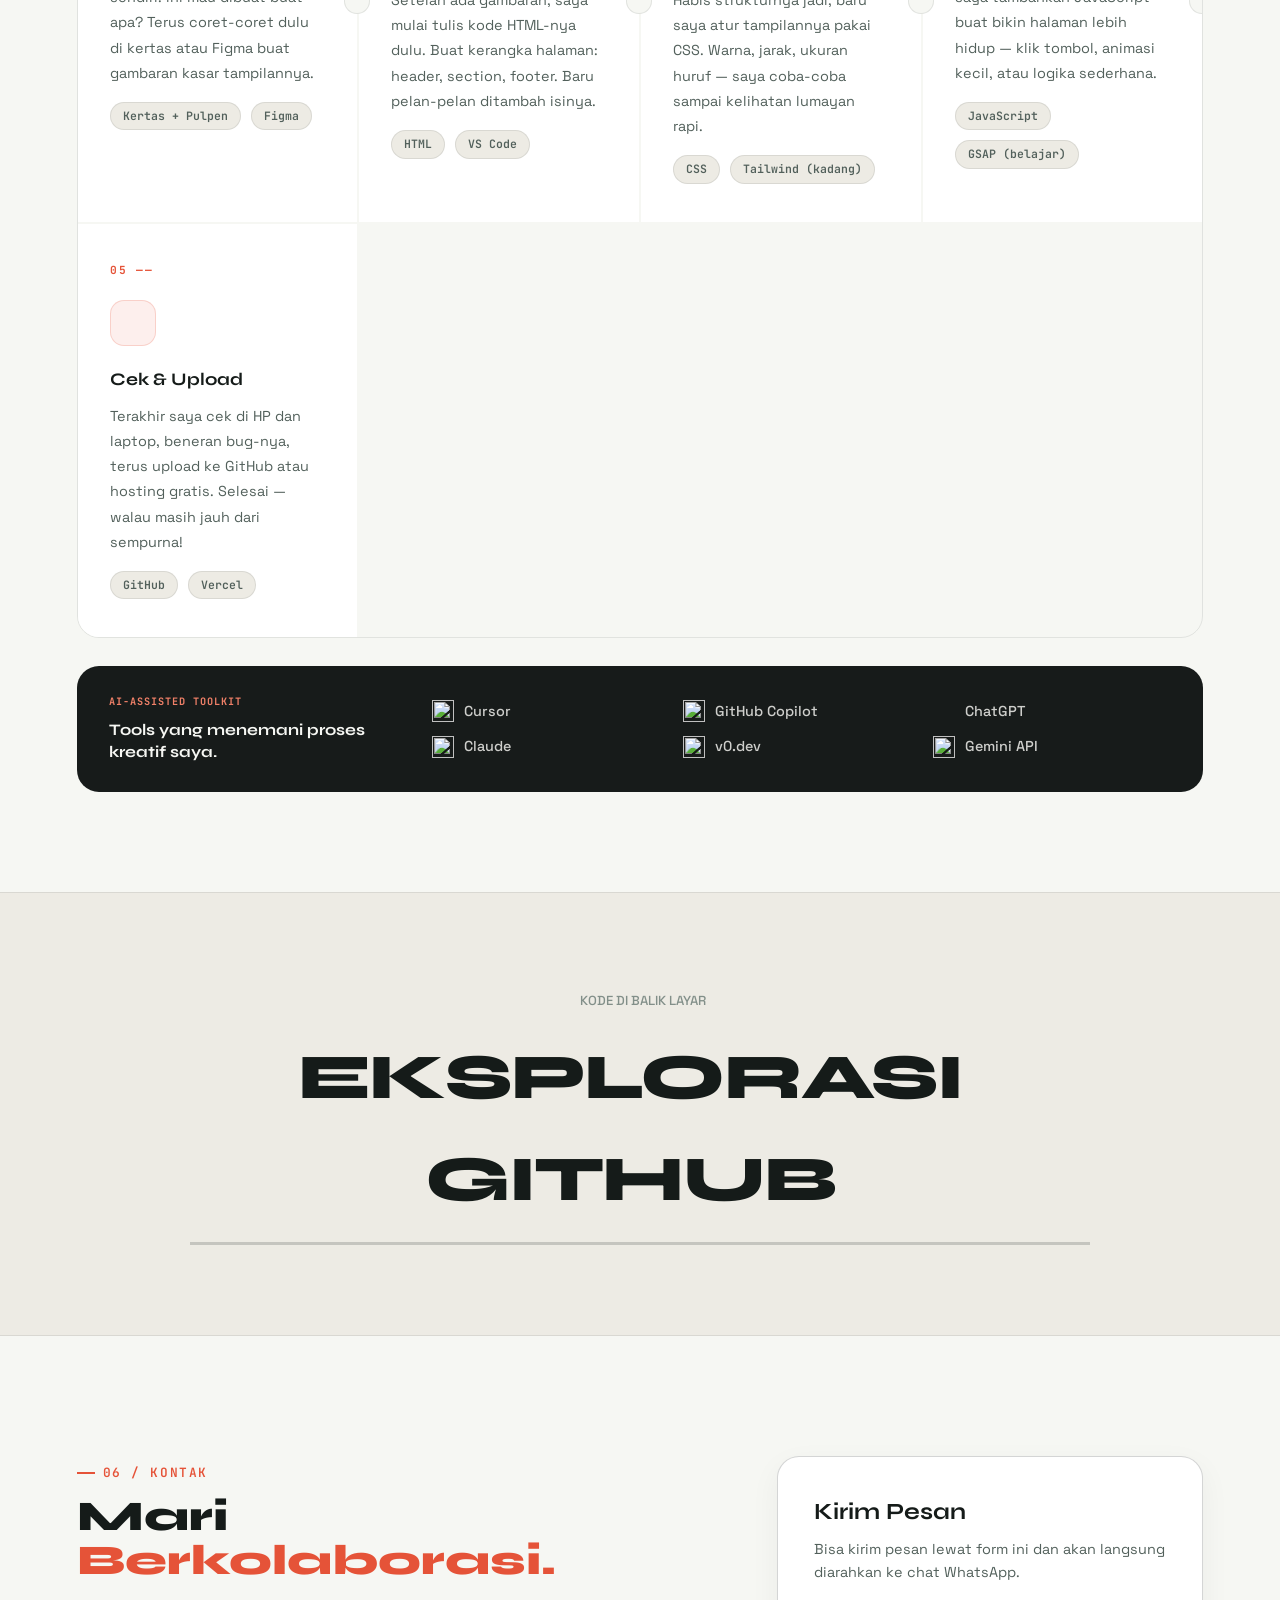
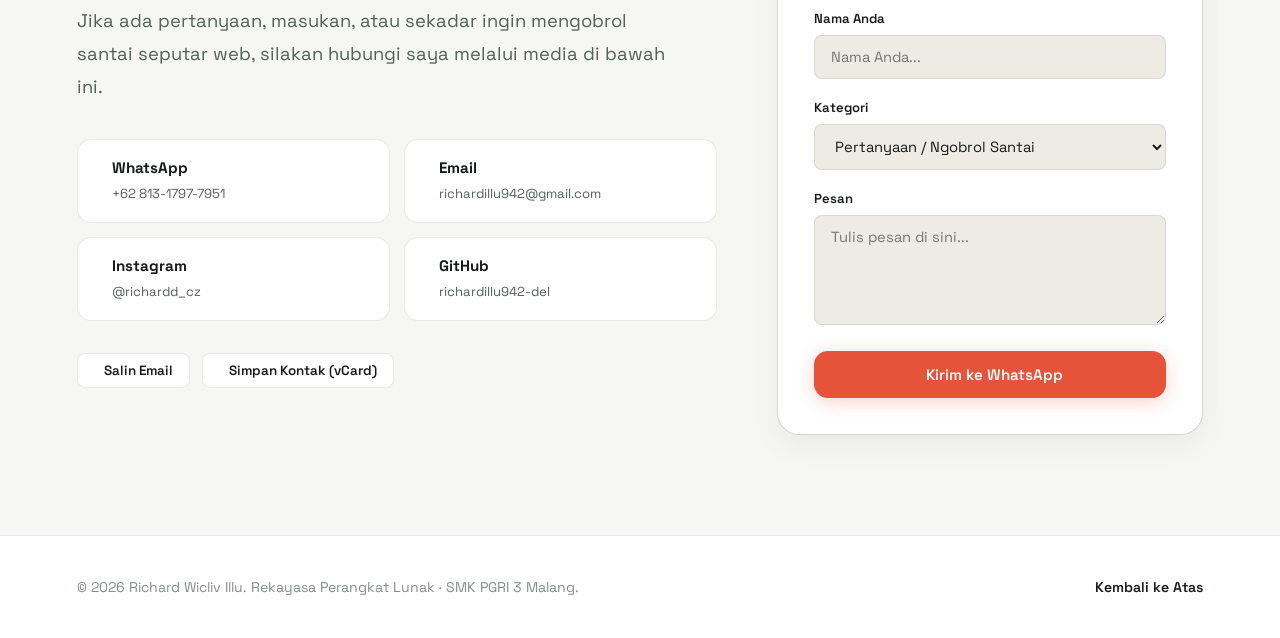
==== commit a18b3b05: "feat: add PHP and Android Studio skills to portfolio and update skill descriptions" ====
--- a/assets/index.html
+++ b/assets/index.html
@@ -237,8 +237,10 @@
                 <span>HTML</span><span class="dot">•</span>
                 <span>CSS</span><span class="dot">•</span>
                 <span>JAVASCRIPT</span><span class="dot">•</span>
+                <span>PHP</span><span class="dot">•</span>
                 <span>LARAVEL</span><span class="dot">•</span>
                 <span>MYSQL</span><span class="dot">•</span>
+                <span>ANDROID STUDIO</span><span class="dot">•</span>
                 <span>FRONTEND</span><span class="dot">•</span>
                 <span>BACKEND</span><span class="dot">•</span>
                 <span>UI/UX</span><span class="dot">•</span>
@@ -246,8 +248,10 @@
                 <span>HTML</span><span class="dot">•</span>
                 <span>CSS</span><span class="dot">•</span>
                 <span>JAVASCRIPT</span><span class="dot">•</span>
+                <span>PHP</span><span class="dot">•</span>
                 <span>LARAVEL</span><span class="dot">•</span>
                 <span>MYSQL</span><span class="dot">•</span>
+                <span>ANDROID STUDIO</span><span class="dot">•</span>
             </div>
         </div>
 
@@ -346,7 +350,7 @@
                     <button type="button" class="skills-tab-btn" data-skill-filter="tools" role="tab"
                         aria-selected="false">Tools</button>
                 </div>
-                <span class="hero-location" id="skillsCountLabel">8 Teknologi</span>
+                <span class="hero-location" id="skillsCountLabel">10 Teknologi</span>
             </div>
 
             <div class="skills-grid" id="skillsGrid">
@@ -470,6 +474,24 @@
                     </div>
                 </article>
 
+                <!-- PHP -->
+                <article class="skill-card" data-category="backend">
+                    <div class="skill-card-top">
+                        <div class="skill-icon-wrap">
+                            <img src="https://cdn.simpleicons.org/php/777BB4" alt="PHP">
+                        </div>
+                        <span class="skill-badge" style="background: rgba(100, 116, 139, 0.1); color: #64748b;">Dasar / Belajar</span>
+                    </div>
+                    <div>
+                        <h3 class="skill-name">PHP</h3>
+                        <p class="skill-desc">Mempelajari dasar PHP untuk membuat halaman web dinamis dan memahami proses di sisi server.</p>
+                    </div>
+                    <div class="skill-card-bottom">
+                        <span>Status</span>
+                        <span class="skill-status-tag">Sedang Dipelajari</span>
+                    </div>
+                </article>
+
                 <!-- GSAP -->
                 <article class="skill-card" data-category="frontend">
                     <div class="skill-card-top">
@@ -507,6 +529,24 @@
                     <div class="skill-card-bottom">
                         <span>Status</span>
                         <span class="skill-status-tag">Biasa Dipakai</span>
+                    </div>
+                </article>
+
+                <!-- Android Studio -->
+                <article class="skill-card" data-category="tools">
+                    <div class="skill-card-top">
+                        <div class="skill-icon-wrap">
+                            <img src="https://cdn.simpleicons.org/androidstudio/3DDC84" alt="Android Studio">
+                        </div>
+                        <span class="skill-badge" style="background: rgba(100, 116, 139, 0.1); color: #64748b;">Dasar / Belajar</span>
+                    </div>
+                    <div>
+                        <h3 class="skill-name">Android Studio</h3>
+                        <p class="skill-desc">Mengenal Android Studio sebagai IDE untuk membuat dan mencoba aplikasi Android.</p>
+                    </div>
+                    <div class="skill-card-bottom">
+                        <span>Status</span>
+                        <span class="skill-status-tag">Sedang Dipelajari</span>
                     </div>
                 </article>
             </div>
--- a/assets/css/style.css
+++ b/assets/css/style.css
@@ -1672,7 +1672,7 @@
 .contact-title {
     font-family: var(--font-heading);
     max-width: 100%;
-    font-size: clamp(2.5rem, 4.5vw, 4rem);
+    font-size: clamp(2.25rem, 3.3vw, 3rem);
     font-weight: 800;
     letter-spacing: 0;
     line-height: 1.05;
@@ -1728,8 +1728,8 @@
 }
 
 .social-card-btn span {
-    font-size: 0.78rem;
-    color: var(--text-muted);
+    font-size: 0.82rem;
+    color: var(--text-secondary);
 }
 
 .contact-quick-tools {
@@ -2369,8 +2369,7 @@
     .workflow-toolkit-list { grid-template-columns: repeat(2, minmax(0, 1fr)); }
     .contact-title {
         max-width: 100%;
-        font-size: clamp(2rem, 9vw, 3.3rem);
-        overflow-wrap: anywhere;
+        font-size: clamp(1.35rem, 7.1vw, 3.1rem);
     }
     .giant-cta {
         display: flex;
